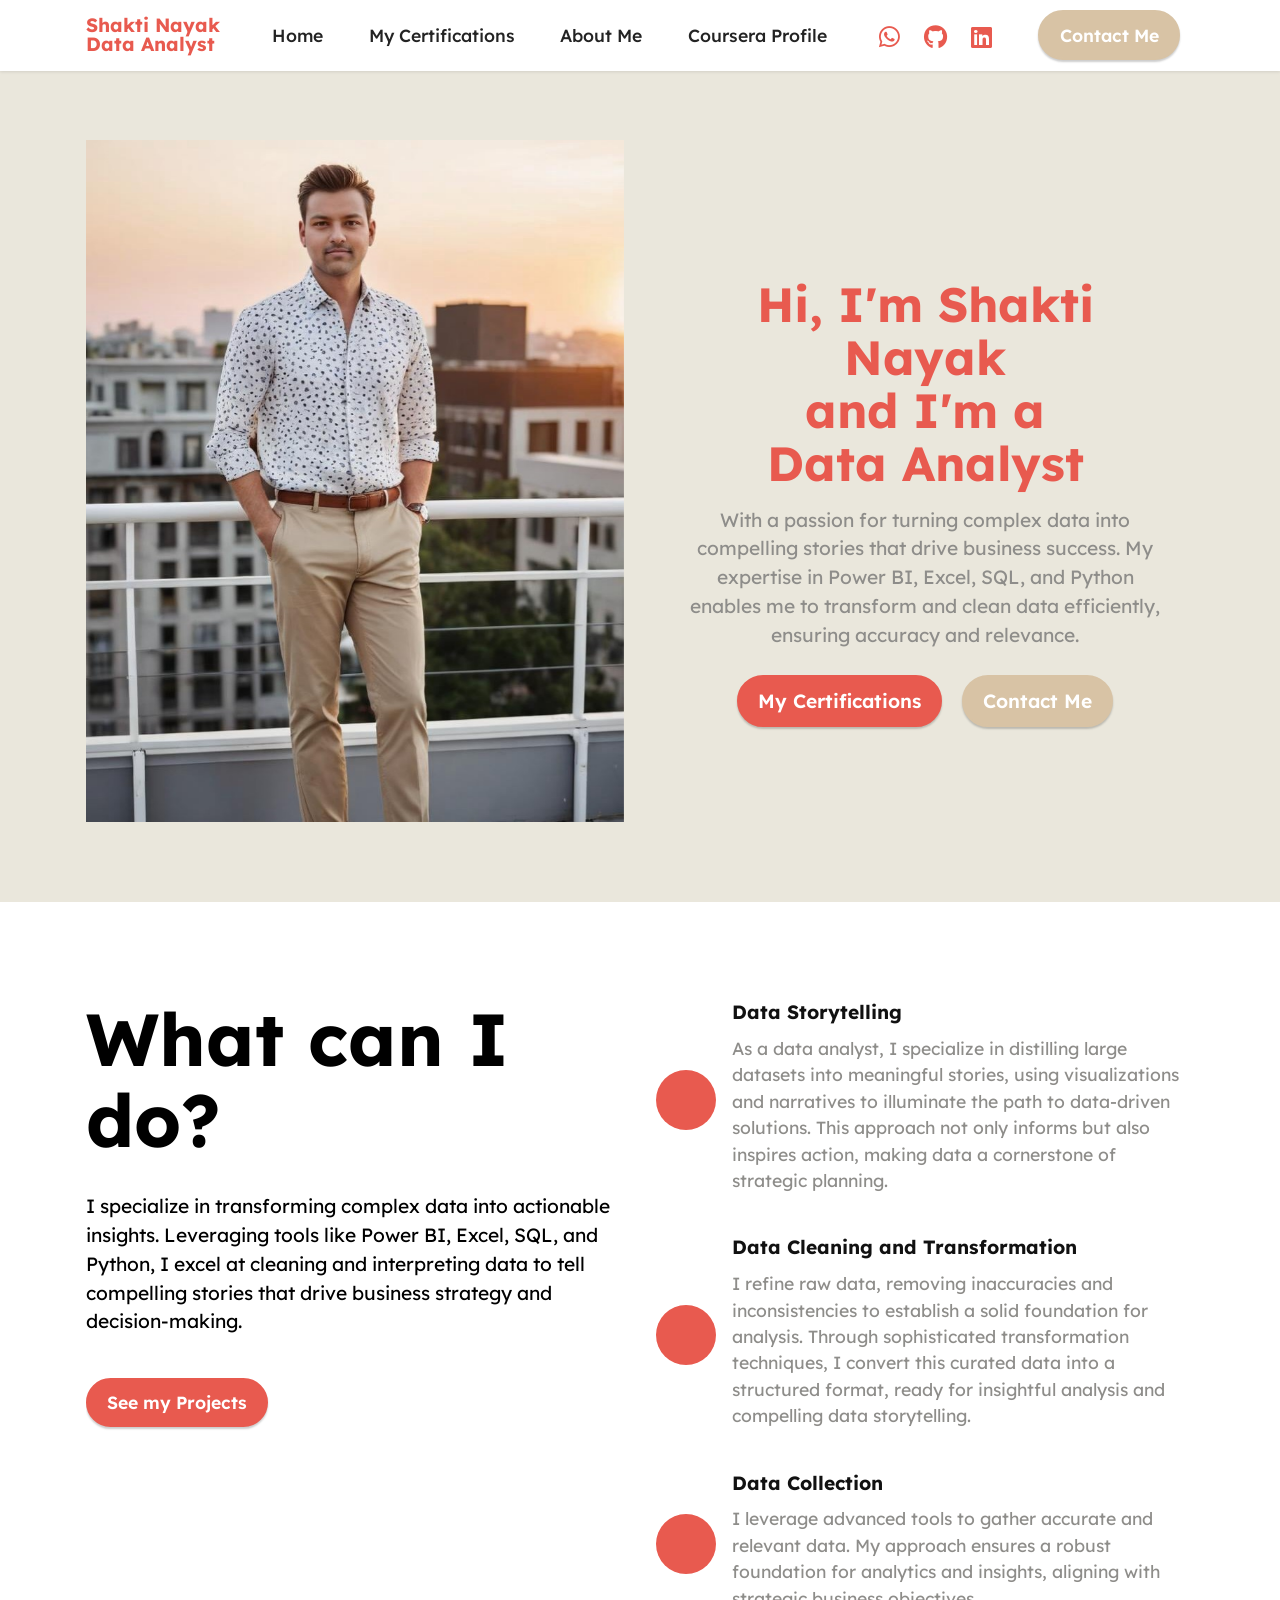
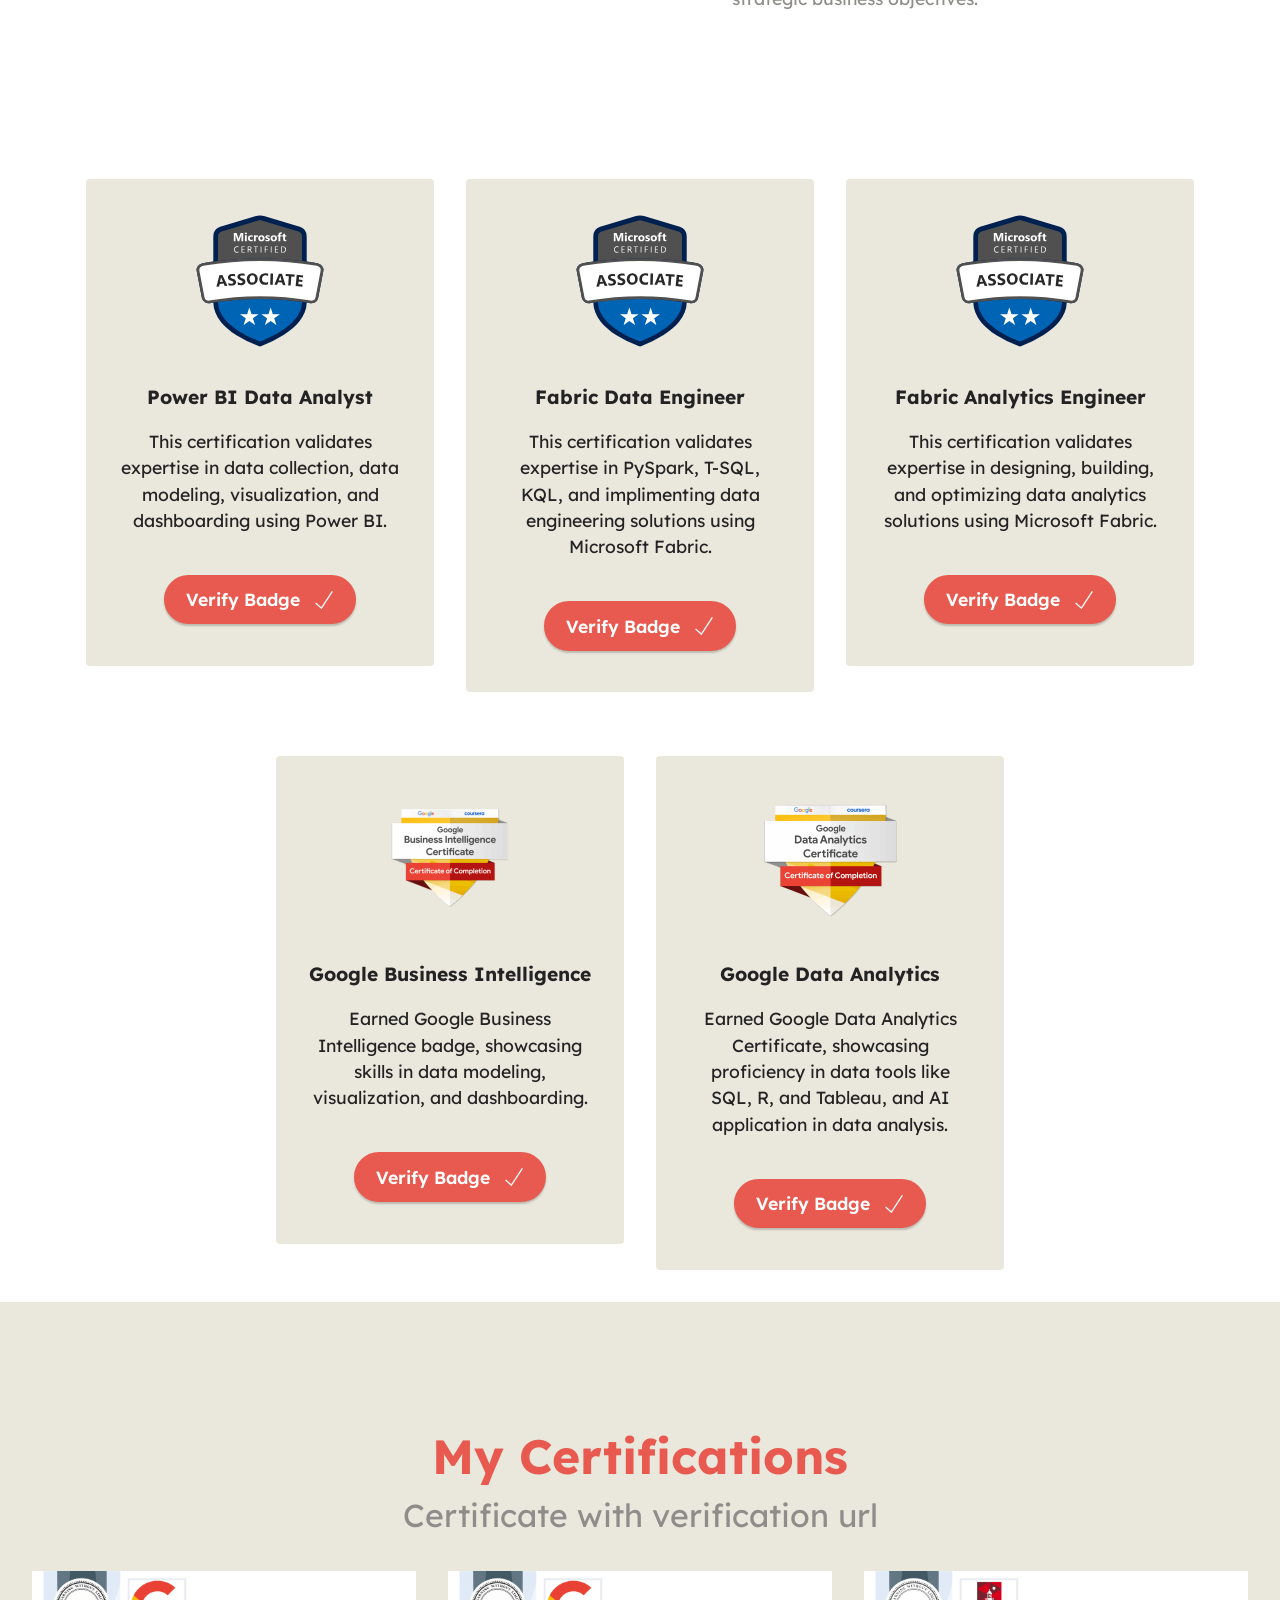
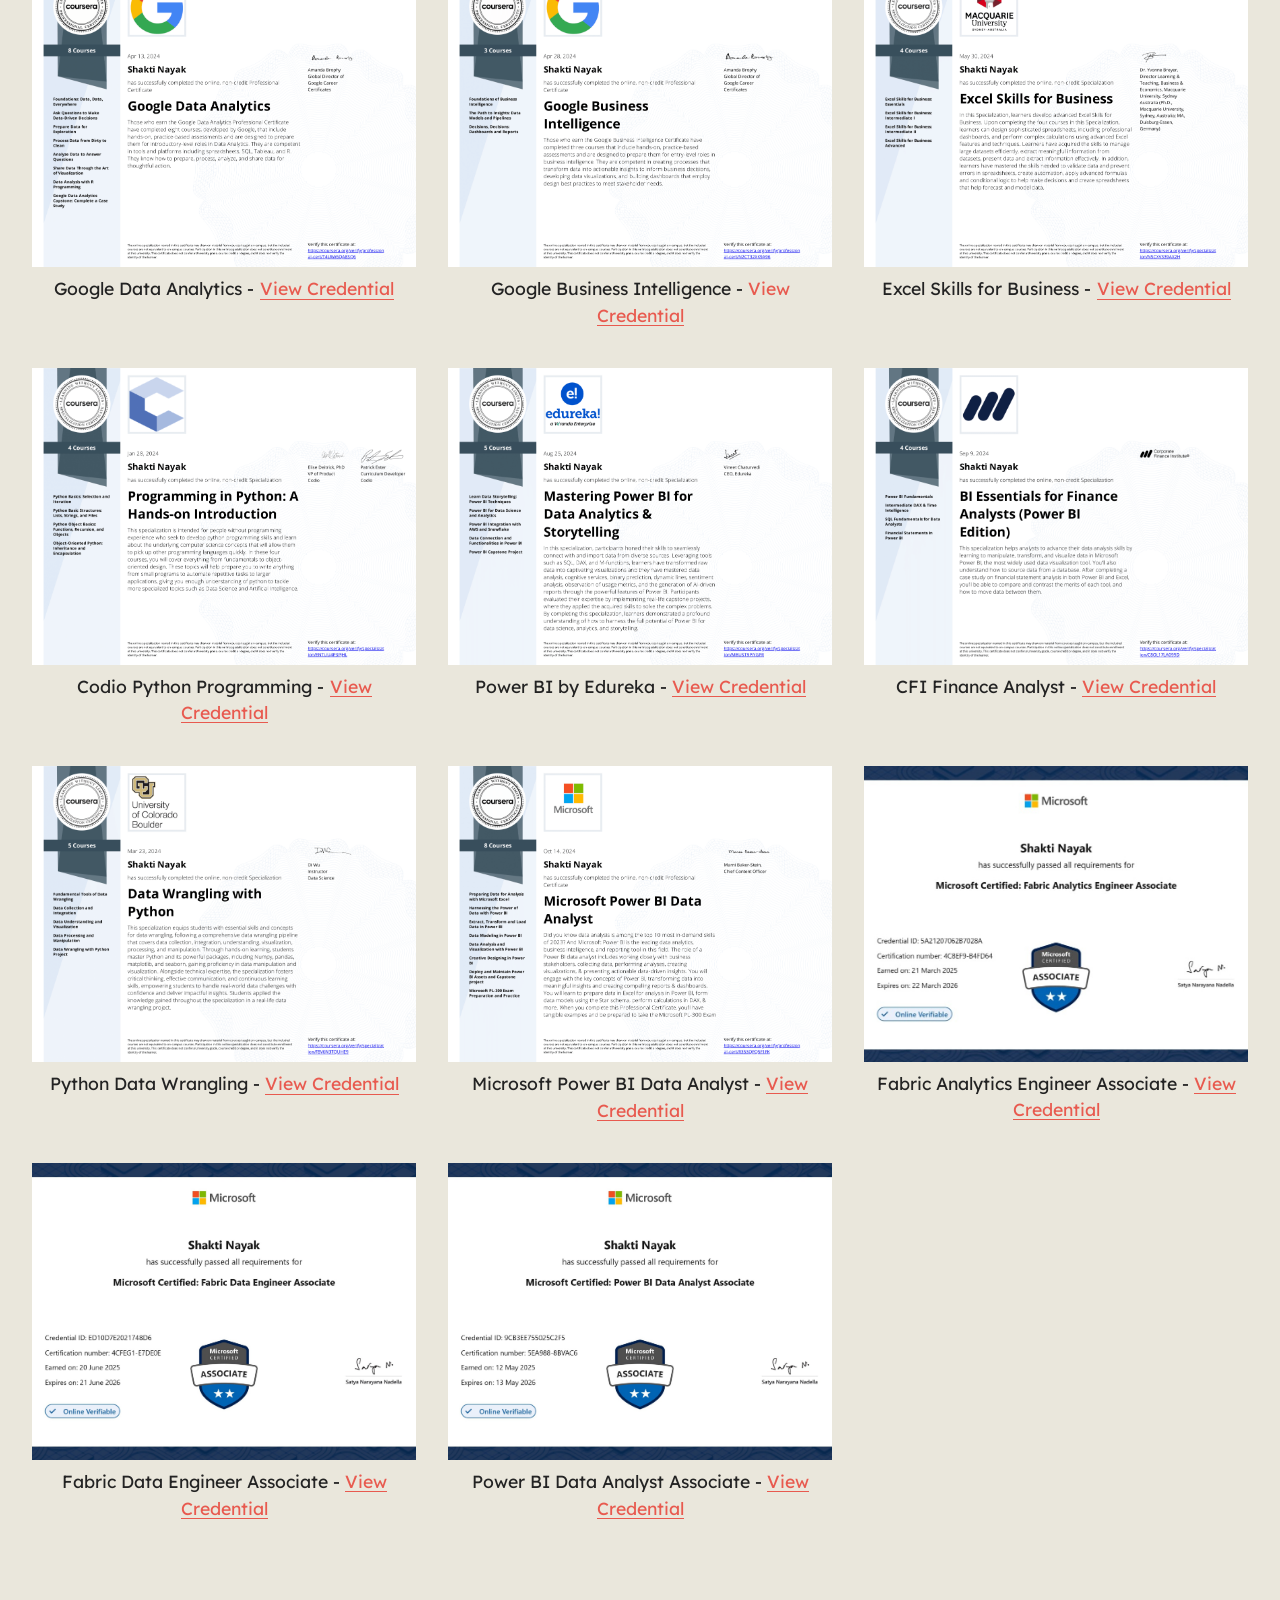
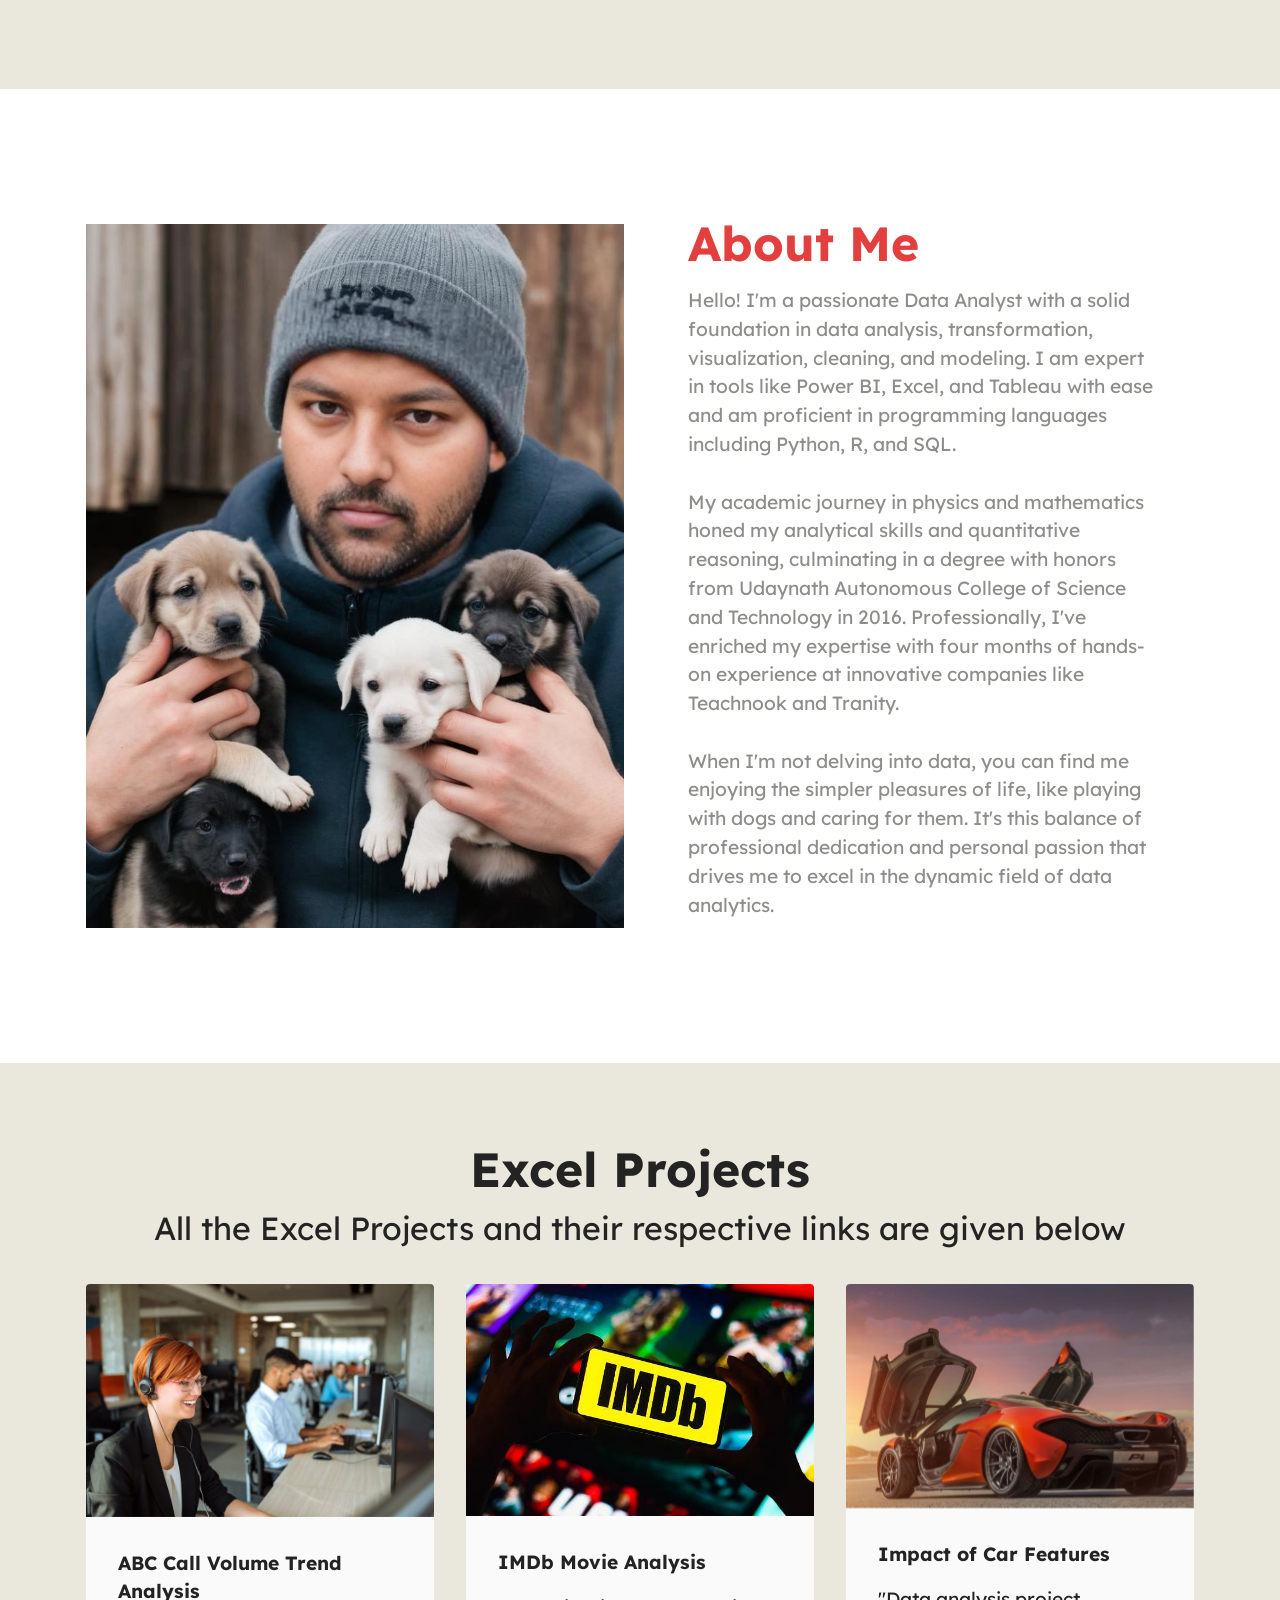
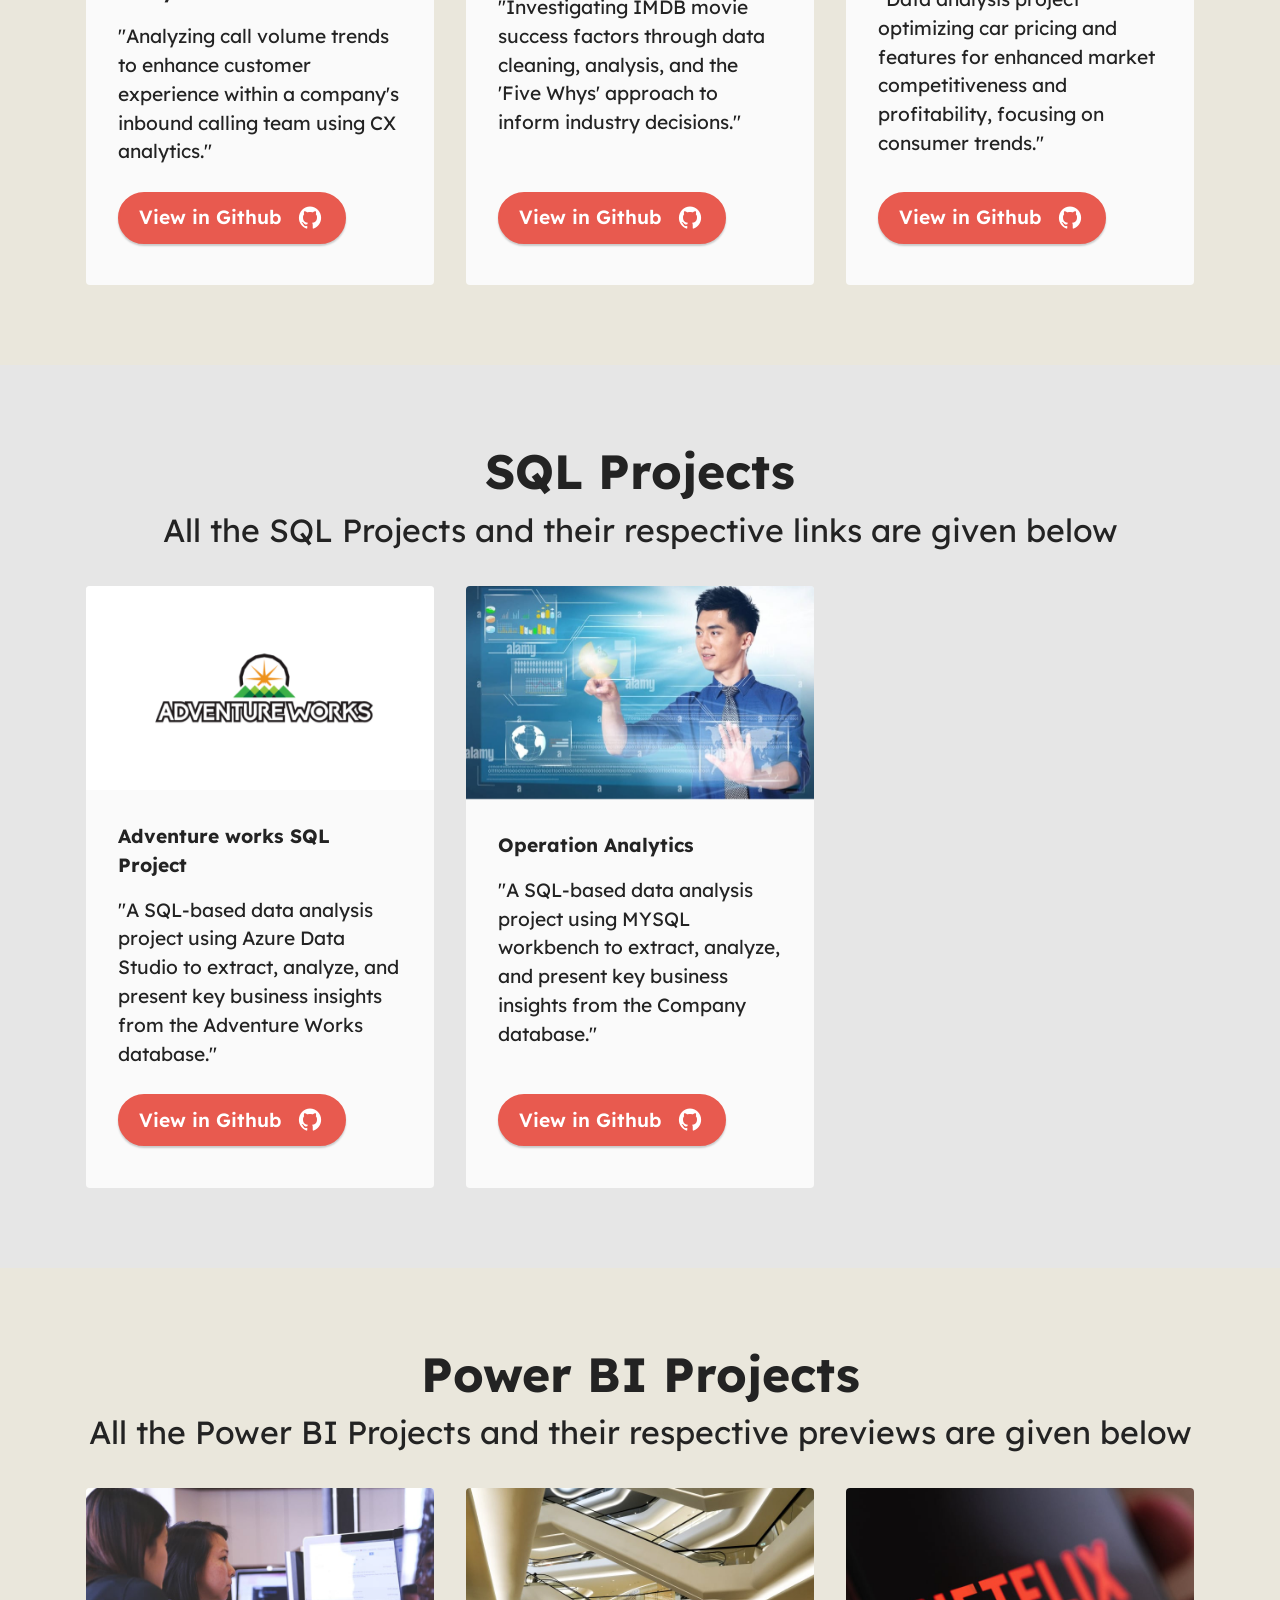
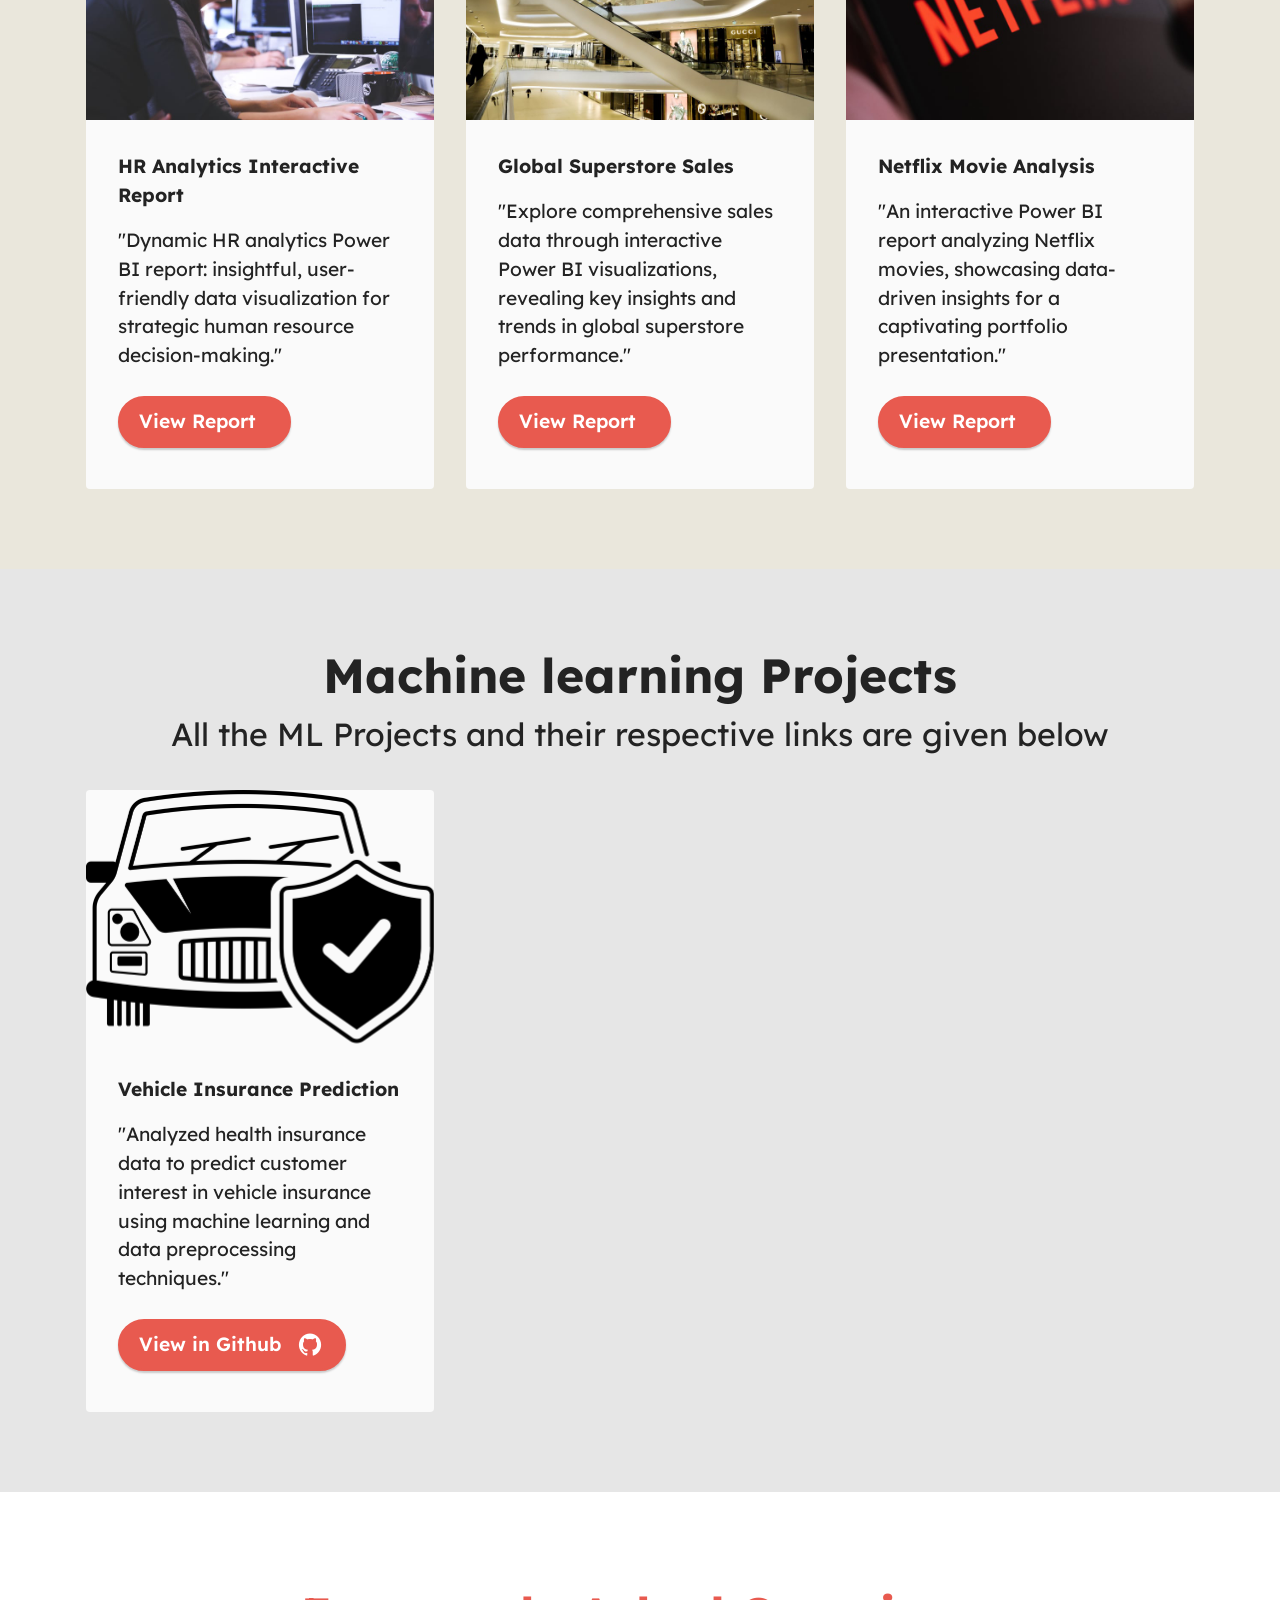
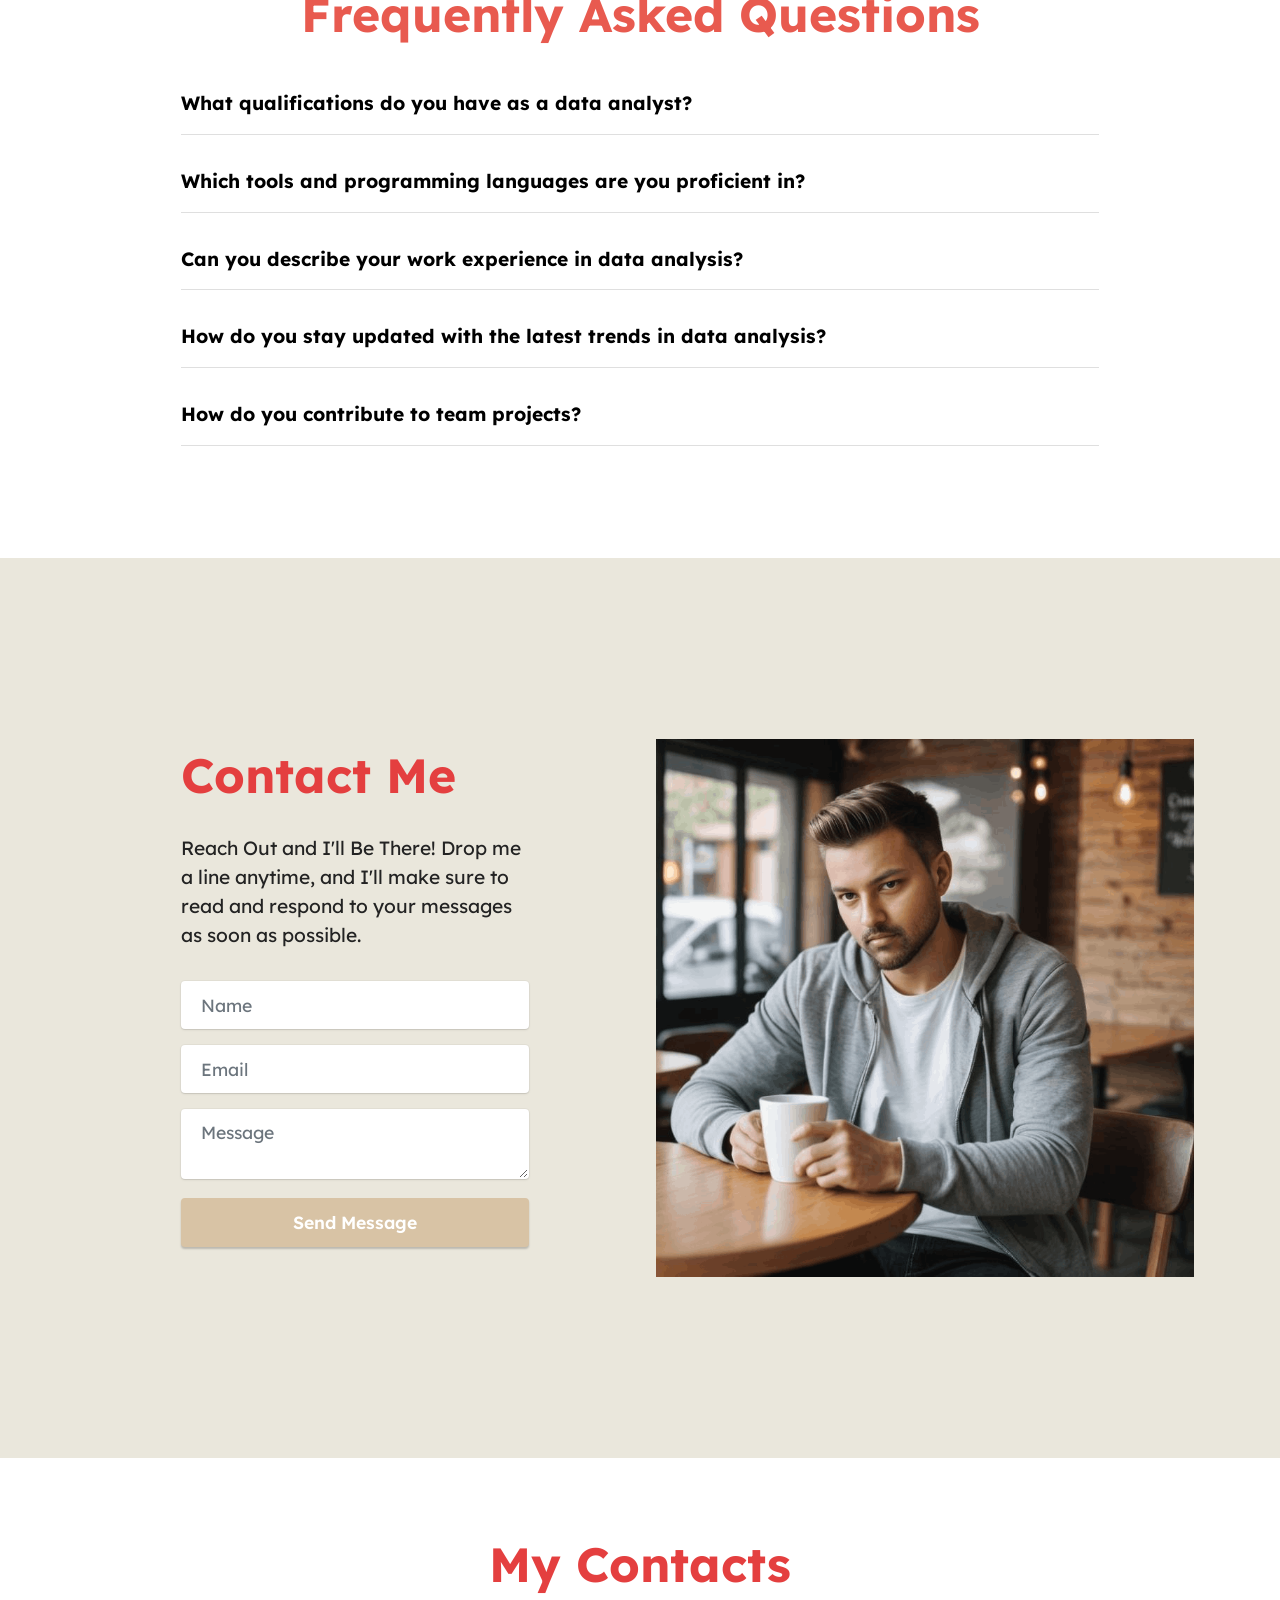
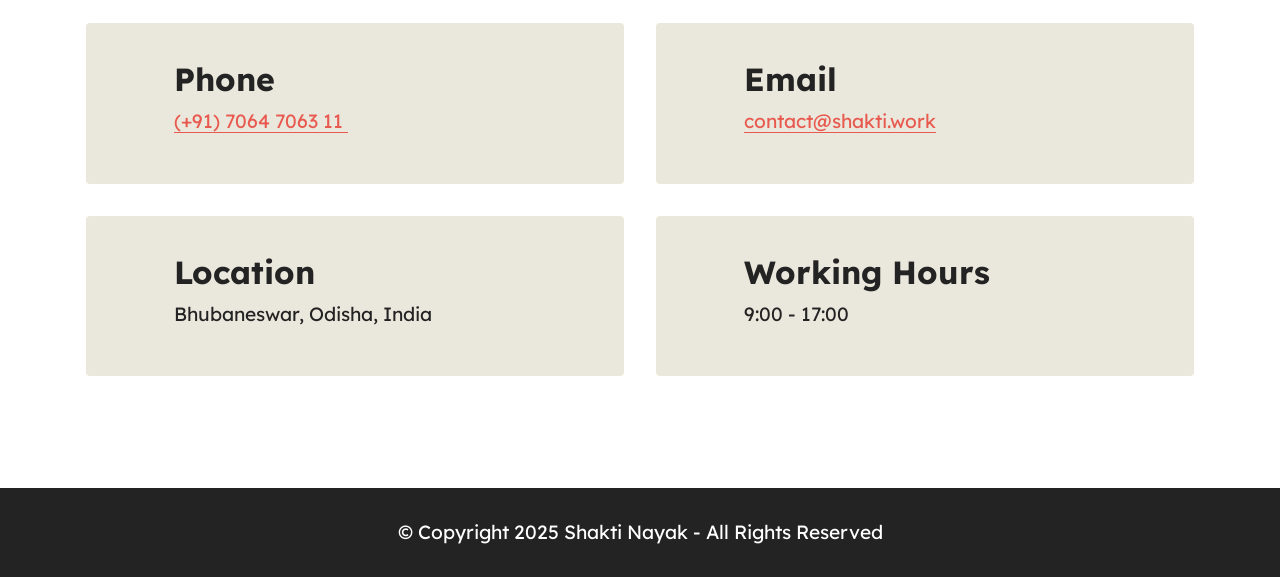
==== index.html @ 80de7f89 "first commit" ====
<!DOCTYPE html>
<html  lang="en">
<head>
  
  <meta charset="UTF-8">
  <meta http-equiv="X-UA-Compatible" content="IE=edge">
  
  <meta name="twitter:card" content="summary_large_image"/>
  <meta name="twitter:image:src" content="assets/images/index-meta.png">
  <meta property="og:image" content="assets/images/index-meta.png">
  <meta name="twitter:title" content="Portfolio of Shakti Nayak">
  <meta name="viewport" content="width=device-width, initial-scale=1, minimum-scale=1">
  <link rel="shortcut icon" href="assets/images/user-1.svg" type="image/x-icon">
  <meta name="description" content="See Shakti's Portfolio website - The page contains certifications and portfolio projects of Shakti Nayak">
  
  
  <title>Portfolio of Shakti Nayak</title>
  <link rel="stylesheet" href="assets/font-awesome-brands/../css/fontawesome.min.css">
  <link rel="stylesheet" href="assets/font-awesome-brands/css/brands.min.css">
  <link rel="stylesheet" href="assets/dev-icons/css/devicon.min.css">
  <link rel="stylesheet" href="assets/themify/css/themify-icons.css">
  <link rel="stylesheet" href="assets/web/assets/mobirise-icons2/mobirise2.css">
  <link rel="stylesheet" href="assets/web/assets/mobirise-icons/mobirise-icons.css">
  <link rel="stylesheet" href="assets/bootstrap/css/bootstrap.min.css">
  <link rel="stylesheet" href="assets/bootstrap/css/bootstrap-grid.min.css">
  <link rel="stylesheet" href="assets/bootstrap/css/bootstrap-reboot.min.css">
  <link rel="stylesheet" href="assets/animatecss/animate.css">
  <link rel="stylesheet" href="assets/dropdown/css/style.css">
  <link rel="stylesheet" href="assets/socicon/css/styles.css">
  <link rel="stylesheet" href="assets/theme/css/style.css">
  <link rel="preload" href="https://fonts.googleapis.com/css?family=Lexend:100,200,300,400,500,600,700,800,900&display=swap" as="style" onload="this.onload=null;this.rel='stylesheet'">
  <noscript><link rel="stylesheet" href="https://fonts.googleapis.com/css?family=Lexend:100,200,300,400,500,600,700,800,900&display=swap"></noscript>
  <link rel="preload" as="style" href="assets/mobirise/css/mbr-additional.css?v=lOLy0E"><link rel="stylesheet" href="assets/mobirise/css/mbr-additional.css?v=lOLy0E" type="text/css">

  
  <!-- Google tag (gtag.js) -->
<script async src="https://www.googletagmanager.com/gtag/js?id=G-HHXX2L0RH2"></script>
<script>
  window.dataLayer = window.dataLayer || [];
  function gtag(){dataLayer.push(arguments);}
  gtag('js', new Date());

  gtag('config', 'G-HHXX2L0RH2');
</script>




<style>
@media (min-width: 576px) {
    .modal-lg, .modal-xl {
        max-width: 90% !important;
        max-height: 900px !important;
    }
}


@media (min-width: 1200px) {
    .modal-lg, .modal-xl {
        max-width: 80% !important;
        max-height: 900px !important;
    }
}

</style>
  
</head>
<body>
  
  <section data-bs-version="5.1" class="menu menu2 cid-sFF0ciwnEL" once="menu" id="menu2-0">
    
    <nav class="navbar navbar-dropdown navbar-fixed-top navbar-expand-lg">
        <div class="container">
            <div class="navbar-brand">
                
                <span class="navbar-caption-wrap"><a class="navbar-caption text-primary display-7">Shakti Nayak<br>Data Analyst</a></span>
            </div>
            <button class="navbar-toggler" type="button" data-toggle="collapse" data-bs-toggle="collapse" data-target="#navbarSupportedContent" data-bs-target="#navbarSupportedContent" aria-controls="navbarNavAltMarkup" aria-expanded="false" aria-label="Toggle navigation">
                <div class="hamburger">
                    <span></span>
                    <span></span>
                    <span></span>
                    <span></span>
                </div>
            </button>
            <div class="collapse navbar-collapse" id="navbarSupportedContent">
                <ul class="navbar-nav nav-dropdown" data-app-modern-menu="true"><li class="nav-item"><a class="nav-link link text-black text-primary display-4" href="index.html#top">Home</a></li>
                    <li class="nav-item"><a class="nav-link link text-black text-primary display-4" href="index.html#My-Certificates">My Certifications</a></li><li class="nav-item"><a class="nav-link link text-black text-primary display-4" href="index.html#About-Me">About Me</a></li>
                    <li class="nav-item"><a class="nav-link link text-black display-4" href="https://www.coursera.org/user/f70925defa4ccd55d386e468785f8f8d" target="_blank">Coursera Profile&nbsp;</a>
                    </li></ul>
                <div class="icons-menu">
                    <a class="iconfont-wrapper" href="https://wa.me/message/TV6ODCQZW4BBE1?src=qr" target="_blank">
                        <span class="p-2 mbr-iconfont fab fa-whatsapp" style="color: rgb(232, 90, 79); fill: rgb(232, 90, 79);"></span>
                    </a>
                    <a class="iconfont-wrapper" href="https://github.com/spnayak9" target="_blank">
                        <span class="p-2 mbr-iconfont fab fa-github" style="color: rgb(232, 90, 79); fill: rgb(232, 90, 79);"></span>
                    </a>
                    <a class="iconfont-wrapper" href="https://www.linkedin.com/in/nayakshakti/" target="_blank">
                        <span class="p-2 mbr-iconfont fab fa-linkedin" style="color: rgb(232, 90, 79); fill: rgb(232, 90, 79);"></span>
                    </a>
                    
                </div>
                <div class="navbar-buttons mbr-section-btn"><a class="btn btn-secondary display-4" href="index.html#Contact-Me">
                        Contact Me</a></div>
            </div>
        </div>
    </nav>
</section>

<section data-bs-version="5.1" class="header11 cid-sFF0SGinka" id="header11-1">

    

    

    <div class="container">
        <div class="row justify-content-center">
            <div class="col-12 col-md-6 image-wrapper">
                <img class="w-100" src="assets/images/img-20241002-193520-486-768x1152.jpeg" alt="Mobirise Website Builder">
            </div>
            <div class="col-12 col-md">
                <div class="text-wrapper text-center">
                    <h1 class="mbr-section-title mbr-fonts-style mb-3 display-2">
                        <strong>
</strong><div><strong><br></strong></div><div><strong>Hi, I'm Shakti Nayak</strong></div><div><strong>and I'm a </strong></div><div><strong>Data Analyst</strong></div></h1>
                    <p class="mbr-text mbr-fonts-style display-7">With a passion for turning complex data into compelling stories that drive business success. My expertise in Power BI, Excel, SQL, and Python enables me to transform and clean data efficiently, ensuring accuracy and relevance.</p>
                    <div class="mbr-section-btn mt-3"><a class="btn btn-primary display-7" href="index.html#My-Certificates">My Certifications</a> <a class="btn btn-secondary display-7" href="index.html#Contact-Me">Contact Me</a></div>
                </div>
            </div>
        </div>
    </div>
</section>

<section data-bs-version="5.1" class="features12 cid-sFF3eJNZDT" id="features13-2">

    
    
    <div class="container">
        <div class="row justify-content-center">
            <div class="col-12 col-lg-6">
                <div class="card-wrapper">
                    <div class="card-box align-left">
                        <h4 class="card-title mbr-fonts-style mb-4 display-1"><strong>What can I do?</strong></h4>
                        <p class="mbr-text mbr-fonts-style mb-4 display-7">
                             I specialize in transforming complex data into actionable insights. Leveraging tools like Power BI, Excel, SQL, and Python, I excel at cleaning and interpreting data to tell compelling stories that drive business strategy and decision-making.</p>
                        <div class="mbr-section-btn"><a class="btn btn-primary display-4" href="index.html#Projects">See my Projects</a></div>
                    </div>
                </div>
            </div>
            <div class="col-12 col-lg-6">
                <div class="item mbr-flex">
                    <div class="icon-box">
                        <span class="mbr-iconfont mobi-mbri-image-slider mobi-mbri"></span>
                    </div>
                    <div class="text-box">
                        <h4 class="icon-title mbr-black mbr-fonts-style display-7"><strong>Data Storytelling</strong></h4>
                        <h5 class="icon-text mbr-black mbr-fonts-style display-4">As a data analyst, I specialize in distilling large datasets into meaningful stories, using visualizations and narratives to illuminate the path to data-driven solutions. This approach not only informs but also inspires action, making data a cornerstone of strategic planning.</h5>
                    </div>
                </div>
                <div class="item mbr-flex">
                    <div class="icon-box">
                        <span class="mbr-iconfont mobi-mbri-delivery mobi-mbri"></span>
                    </div>
                    <div class="text-box">
                        <h4 class="icon-title mbr-black mbr-fonts-style display-7"><strong>Data Cleaning and Transformation</strong></h4>
                        <h5 class="icon-text mbr-black mbr-fonts-style display-4">I refine raw data, removing inaccuracies and inconsistencies to establish a solid foundation for analysis. Through sophisticated transformation techniques, I convert this curated data into a structured format, ready for insightful analysis and compelling data storytelling.</h5>
                    </div>
                </div>
                <div class="item mbr-flex">
                    <div class="icon-box">
                        <span class="mbr-iconfont mobi-mbri-database mobi-mbri"></span>
                    </div>
                    <div class="text-box">
                        <h4 class="icon-title mbr-black mbr-fonts-style display-7"><strong>Data Collection</strong></h4>
                        <h5 class="icon-text mbr-black mbr-fonts-style display-4">I leverage advanced tools to gather accurate and relevant data. My approach ensures a robust foundation for analytics and insights, aligning with strategic business objectives.</h5>
                    </div>
                </div>
            </div>
        </div>
    </div>
</section>

<section data-bs-version="5.1" class="clients2 cid-sFF3mUy3tz" id="My-Badges">

    

    
    <div class="container">
        <div class="row justify-content-center">
            <div class="card col-12 col-md-6 col-lg-4">
                <div class="card-wrapper">
                    <div class="img-wrapper">
                        <img src="assets/images/microsoft-certified-associate-badge.svg" alt="Microsoft Certified Fabric Analytics Engineer Associate">
                    </div>
                    <div class="card-box align-center">
                        
                        <h5 class="card-title mbr-fonts-style mb-3 display-7"><strong>Power BI Data Analyst</strong></h5>
                        <p class="mbr-text mbr-fonts-style mb-4 display-4">This certification validates expertise in data collection, data modeling, visualization, and dashboarding using Power BI.</p>
                        <div class="mbr-section-btn mt-3"><a class="btn btn-primary display-4" href="https://learn.microsoft.com/api/credentials/share/en-in/ShaktiNayak/9CB3EE755025C2F5?sharingId=B8CA2D4A79406322" target="_blank"><span class="ti-check mbr-iconfont mbr-iconfont-btn"></span>Verify Badge&nbsp;</a></div>
                    </div>
                </div>
            </div>
            <div class="card col-12 col-md-6 col-lg-4">
                <div class="card-wrapper">
                    <div class="img-wrapper">
                        <img src="assets/images/microsoft-certified-associate-badge.svg" alt="Google data analytics Badge">
                    </div>
                    <div class="card-box align-center">
                        
                        <h5 class="card-title mbr-fonts-style mb-3 display-7"><strong>Fabric Data Engineer</strong></h5>
                        <p class="mbr-text mbr-fonts-style mb-4 display-4">
                            This certification validates expertise in PySpark, T-SQL, KQL, and implimenting data engineering solutions using Microsoft Fabric. </p>
                        <div class="mbr-section-btn mt-3"><a class="btn btn-primary display-4" href="https://learn.microsoft.com/api/credentials/share/en-in/ShaktiNayak/ED10D7E2021748D6?sharingId=B8CA2D4A79406322" target="_blank"><span class="ti-check mbr-iconfont mbr-iconfont-btn"></span>Verify Badge&nbsp;</a></div>
                    </div>
                </div>
            </div>
            <div class="card col-12 col-md-6 col-lg-4">
                <div class="card-wrapper">
                    <div class="img-wrapper">
                        <img src="assets/images/microsoft-certified-associate-badge.svg" alt="Google Business Intelligence">
                    </div>
                    <div class="card-box align-center">
                        
                        <h5 class="card-title mbr-fonts-style mb-3 display-7"><strong>Fabric Analytics Engineer</strong></h5>
                        <p class="mbr-text mbr-fonts-style mb-4 display-4">
                            This certification validates expertise in designing, building, and optimizing data analytics solutions using Microsoft Fabric. </p>
                        <div class="mbr-section-btn mt-3"><a class="btn btn-primary display-4" href="https://learn.microsoft.com/api/credentials/share/en-in/ShaktiNayak/5A21207062B7028A?sharingId=B8CA2D4A79406322" target="_blank"><span class="ti-check mbr-iconfont mbr-iconfont-btn"></span>Verify Badge&nbsp;</a></div>
                    </div>
                </div>
            </div>
            
        </div>
    </div>
</section>

<section data-bs-version="5.1" class="clients2 cid-uOXByl0TYw" id="clients2-9">

    

    
    <div class="container">
        <div class="row justify-content-center">
            <div class="card col-12 col-md-6 col-lg-4">
                <div class="card-wrapper">
                    <div class="img-wrapper">
                        <img src="assets/images/image-280x280.png" alt="Microsoft Certified Fabric Analytics Engineer Associate">
                    </div>
                    <div class="card-box align-center">
                        
                        <h5 class="card-title mbr-fonts-style mb-3 display-7"><strong>Google Business Intelligence</strong></h5>
                        <p class="mbr-text mbr-fonts-style mb-4 display-4">Earned Google Business Intelligence badge, showcasing skills in data modeling, visualization, and dashboarding.</p>
                        <div class="mbr-section-btn mt-3"><a class="btn btn-primary display-4" href="https://www.credly.com/badges/6ad1c5a6-bc49-49c3-8fe9-1cdee944365a/public_url" target="_blank"><span class="ti-check mbr-iconfont mbr-iconfont-btn"></span>Verify Badge&nbsp;</a></div>
                    </div>
                </div>
            </div>
            <div class="card col-12 col-md-6 col-lg-4">
                <div class="card-wrapper">
                    <div class="img-wrapper">
                        <img src="assets/images/google-data-analytics-professional-certificate.2-280x280.png" alt="Google data analytics Badge">
                    </div>
                    <div class="card-box align-center">
                        
                        <h5 class="card-title mbr-fonts-style mb-3 display-7"><strong>Google Data Analytics</strong></h5>
                        <p class="mbr-text mbr-fonts-style mb-4 display-4">
                            Earned Google Data Analytics Certificate, showcasing proficiency in data tools like SQL, R, and Tableau, and AI application in data analysis. </p>
                        <div class="mbr-section-btn mt-3"><a class="btn btn-primary display-4" href="https://www.credly.com/badges/58ad7fe1-4e24-44f4-ac57-1cd1a878e2af/public_url" target="_blank"><span class="ti-check mbr-iconfont mbr-iconfont-btn"></span>Verify Badge&nbsp;</a></div>
                    </div>
                </div>
            </div>
            
            
        </div>
    </div>
</section>

<section data-bs-version="5.1" class="gallery5 mbr-gallery cid-sFF3kfZheU" id="My-Certificates">
    

    

    <div class="container-fluid">
        <div class="mbr-section-head">
            <h3 class="mbr-section-title mbr-fonts-style align-center m-0 display-2"><strong>My Certifications</strong></h3>
            <h4 class="mbr-section-subtitle mbr-fonts-style align-center mb-0 mt-2 display-5">Certificate with verification url</h4>
        </div>
        <div class="row mbr-gallery mt-4">
            <div class="col-12 col-md-6 col-lg-4 item gallery-image">
                <div class="item-wrapper" data-toggle="modal" data-bs-toggle="modal" data-target="#uOXEIsLEKb-modal" data-bs-target="#uOXEIsLEKb-modal">
                    <img class="w-100" src="assets/images/google-data-analytics-1-1139x880.png" alt="Google Data Analytics" data-slide-to="0" data-bs-slide-to="0" data-target="#lb-uOXEIsLEKb" data-bs-target="#lb-uOXEIsLEKb">
                    <div class="icon-wrapper">
                        <span class="mobi-mbri mobi-mbri-search mbr-iconfont mbr-iconfont-btn"></span>
                    </div>
                </div>
                <!--


                <div mbr-buttons mbr-theme-style="display-7" class="mbr-section-btn mt-3" mbr-if="showButtons" data-toolbar="-mbrBtnMove"><a class="btn btn-primary" href="index.html#gallery5-3" data-app-placeholder="Type Text">My Jobs</a> <a class="btn btn-secondary" href="index.html#form4-6" data-app-placeholder="Type Text">Contacts</a></div>
                -->





                <h6 class="mbr-item-subtitle mbr-fonts-style align-center mb-2 mt-2 display-4">Google Data Analytics -<strong> <a href="https://coursera.org/verify/professional-cert/T4LRW6QA8SQ6" class="text-primary" target="_blank" style="">View Credential</a></strong><br></h6>
            </div>
            <div class="col-12 col-md-6 col-lg-4 item gallery-image">
                <div class="item-wrapper" data-toggle="modal" data-bs-toggle="modal" data-target="#uOXEIsLEKb-modal" data-bs-target="#uOXEIsLEKb-modal">
                    <img class="w-100" src="assets/images/google-bi-1-1139x880.png" alt="Google Business Intelligence" data-slide-to="1" data-bs-slide-to="1" data-target="#lb-uOXEIsLEKb" data-bs-target="#lb-uOXEIsLEKb">
                    <div class="icon-wrapper">
                        <span class="mobi-mbri mobi-mbri-search mbr-iconfont mbr-iconfont-btn"></span>
                    </div>
                </div>
                <h6 class="mbr-item-subtitle mbr-fonts-style align-center mb-2 mt-2 display-4">Google Business Intelligence - <a href="https://coursera.org/verify/professional-cert/N2CT32XK9A96" class="text-primary" target="_blank" style="font-weight: normal;">View Credential</a></h6>
            </div>
            <div class="col-12 col-md-6 col-lg-4 item gallery-image">
                <div class="item-wrapper" data-toggle="modal" data-bs-toggle="modal" data-target="#uOXEIsLEKb-modal" data-bs-target="#uOXEIsLEKb-modal">
                    <img class="w-100" src="assets/images/excel-macquarie-1-1139x880.png" alt="Excel Skills for Business" data-slide-to="2" data-bs-slide-to="2" data-target="#lb-uOXEIsLEKb" data-bs-target="#lb-uOXEIsLEKb">
                    <div class="icon-wrapper">
                        <span class="mobi-mbri mobi-mbri-search mbr-iconfont mbr-iconfont-btn"></span>
                    </div>
                </div>
                <h6 class="mbr-item-subtitle mbr-fonts-style align-center mb-2 mt-2 display-4">Excel Skills for Business -<strong> <a href="https://coursera.org/verify/specialization/N5CXV339AX2H" class="text-primary" target="_blank">View Credential</a></strong></h6>
            </div>
            <div class="col-12 col-md-6 col-lg-4 item gallery-image">
                <div class="item-wrapper" data-toggle="modal" data-bs-toggle="modal" data-target="#uOXEIsLEKb-modal" data-bs-target="#uOXEIsLEKb-modal">
                    <img class="w-100" src="assets/images/python-programming-codio-1-1139x880.png" alt="Codio Python Programming" data-slide-to="3" data-bs-slide-to="3" data-target="#lb-uOXEIsLEKb" data-bs-target="#lb-uOXEIsLEKb">
                    <div class="icon-wrapper">
                        <span class="mobi-mbri mobi-mbri-search mbr-iconfont mbr-iconfont-btn"></span>
                    </div>
                </div>
                <h6 class="mbr-item-subtitle mbr-fonts-style align-center mb-2 mt-2 display-4">Codio Python Programming -<strong> <a href="https://coursera.org/verify/specialization/ENTUU4P3PJHL" class="text-primary" target="_blank">View Credential</a></strong></h6>
            </div><div class="col-12 col-md-6 col-lg-4 item gallery-image">
                <div class="item-wrapper" data-toggle="modal" data-bs-toggle="modal" data-target="#uOXEIsLEKb-modal" data-bs-target="#uOXEIsLEKb-modal">
                    <img class="w-100" src="assets/images/power-bi-edureka-1-1139x880.png" alt="Power BI by Edureka" data-slide-to="4" data-bs-slide-to="4" data-target="#lb-uOXEIsLEKb" data-bs-target="#lb-uOXEIsLEKb">
                    <div class="icon-wrapper">
                        <span class="mobi-mbri mobi-mbri-search mbr-iconfont mbr-iconfont-btn"></span>
                    </div>
                </div>
                <h6 class="mbr-item-subtitle mbr-fonts-style align-center mb-2 mt-2 display-4">Power BI by Edureka - <a href="https://coursera.org/verify/specialization/MBUST9PIYGPR" class="text-primary" target="_blank">View Credential</a></h6>
            </div><div class="col-12 col-md-6 col-lg-4 item gallery-image">
                <div class="item-wrapper" data-toggle="modal" data-bs-toggle="modal" data-target="#uOXEIsLEKb-modal" data-bs-target="#uOXEIsLEKb-modal">
                    <img class="w-100" src="assets/images/finance-analyst-cfi-1-2200x1700.png" alt="CFI Finance Analyst" data-slide-to="5" data-bs-slide-to="5" data-target="#lb-uOXEIsLEKb" data-bs-target="#lb-uOXEIsLEKb">
                    <div class="icon-wrapper">
                        <span class="mobi-mbri mobi-mbri-search mbr-iconfont mbr-iconfont-btn"></span>
                    </div>
                </div>
                <h6 class="mbr-item-subtitle mbr-fonts-style align-center mb-2 mt-2 display-4">CFI Finance Analyst - <a href="https://coursera.org/verify/specialization/C8OL17LA099D" class="text-primary" target="_blank">View Credential</a></h6>
            </div><div class="col-12 col-md-6 col-lg-4 item gallery-image">
                <div class="item-wrapper" data-toggle="modal" data-bs-toggle="modal" data-target="#uOXEIsLEKb-modal" data-bs-target="#uOXEIsLEKb-modal">
                    <img class="w-100" src="assets/images/data-wrangling-with-python-1-2200x1700.png" alt="Python Data Wrangling" data-slide-to="6" data-bs-slide-to="6" data-target="#lb-uOXEIsLEKb" data-bs-target="#lb-uOXEIsLEKb">
                    <div class="icon-wrapper">
                        <span class="mobi-mbri mobi-mbri-search mbr-iconfont mbr-iconfont-btn"></span>
                    </div>
                </div>
                <h6 class="mbr-item-subtitle mbr-fonts-style align-center mb-2 mt-2 display-4">Python Data Wrangling - <a href="https://coursera.org/verify/specialization/F8V6N3TQUHE9" class="text-primary" target="_blank">View Credential</a></h6>
            </div><div class="col-12 col-md-6 col-lg-4 item gallery-image">
                <div class="item-wrapper" data-toggle="modal" data-bs-toggle="modal" data-target="#uOXEIsLEKb-modal" data-bs-target="#uOXEIsLEKb-modal">
                    <img class="w-100" src="assets/images/microsoft-power-bi-data-analyst-1-1139x880.png" alt="Microsoft Power BI Data Analyst" data-slide-to="7" data-bs-slide-to="7" data-target="#lb-uOXEIsLEKb" data-bs-target="#lb-uOXEIsLEKb">
                    <div class="icon-wrapper">
                        <span class="mobi-mbri mobi-mbri-search mbr-iconfont mbr-iconfont-btn"></span>
                    </div>
                </div>
                <h6 class="mbr-item-subtitle mbr-fonts-style align-center mb-2 mt-2 display-4">Microsoft Power BI Data Analyst - <a href="https://coursera.org/verify/professional-cert/R353QPQ5F1FK" class="text-primary" target="_blank">View Credential</a></h6>
            </div><div class="col-12 col-md-6 col-lg-4 item gallery-image">
                <div class="item-wrapper" data-toggle="modal" data-bs-toggle="modal" data-target="#uOXEIsLEKb-modal" data-bs-target="#uOXEIsLEKb-modal">
                    <img class="w-100" src="assets/images/fabric-analytics-engineer-pages-to-jpg-0001.jpg-4-1139x804.jpeg" alt="Microsoft Certified Fabric Analytics Engineer Associate" data-slide-to="8" data-bs-slide-to="8" data-target="#lb-uOXEIsLEKb" data-bs-target="#lb-uOXEIsLEKb">
                    <div class="icon-wrapper">
                        <span class="mobi-mbri mobi-mbri-search mbr-iconfont mbr-iconfont-btn"></span>
                    </div>
                </div>
                <h6 class="mbr-item-subtitle mbr-fonts-style align-center mb-2 mt-2 display-4">Fabric Analytics Engineer Associate - <a href="https://learn.microsoft.com/en-us/users/shaktinayak/credentials/5a21207062b7028a" class="text-primary" target="_blank">View Credential</a></h6>
            </div><div class="col-12 col-md-6 col-lg-4 item gallery-image">
                <div class="item-wrapper" data-toggle="modal" data-bs-toggle="modal" data-target="#uOXEIsLEKb-modal" data-bs-target="#uOXEIsLEKb-modal">
                    <img class="w-100" src="assets/images/fabric-data-engineer-page-0001.jpg-1-2479x1750.jpeg" alt="Microsoft Certified Fabric Data Engineer Associate" data-slide-to="9" data-bs-slide-to="9" data-target="#lb-uOXEIsLEKb" data-bs-target="#lb-uOXEIsLEKb">
                    <div class="icon-wrapper">
                        <span class="mobi-mbri mobi-mbri-search mbr-iconfont mbr-iconfont-btn"></span>
                    </div>
                </div>
                <h6 class="mbr-item-subtitle mbr-fonts-style align-center mb-2 mt-2 display-4">Fabric Data Engineer Associate - <a href="https://learn.microsoft.com/api/credentials/share/en-in/ShaktiNayak/ED10D7E2021748D6?sharingId=B8CA2D4A79406322" class="text-primary" target="_blank">View Credential</a></h6>
            </div><div class="col-12 col-md-6 col-lg-4 item gallery-image">
                <div class="item-wrapper" data-toggle="modal" data-bs-toggle="modal" data-target="#uOXEIsLEKb-modal" data-bs-target="#uOXEIsLEKb-modal">
                    <img class="w-100" src="assets/images/power-bi-data-analyst-page-0001.jpg-2479x1750.jpeg" alt="Microsoft Certified Power BI Data Analyst Associate" data-slide-to="10" data-bs-slide-to="10" data-target="#lb-uOXEIsLEKb" data-bs-target="#lb-uOXEIsLEKb">
                    <div class="icon-wrapper">
                        <span class="mobi-mbri mobi-mbri-search mbr-iconfont mbr-iconfont-btn"></span>
                    </div>
                </div>
                <h6 class="mbr-item-subtitle mbr-fonts-style align-center mb-2 mt-2 display-4">Power BI Data Analyst Associate - <a href="https://learn.microsoft.com/api/credentials/share/en-in/ShaktiNayak/9CB3EE755025C2F5?sharingId=B8CA2D4A79406322" class="text-primary" target="_blank">View Credential</a></h6>
            </div>
        </div>

        <div class="modal mbr-slider" tabindex="-1" role="dialog" aria-hidden="true" id="uOXEIsLEKb-modal">
            <div class="modal-dialog" role="document">
                <div class="modal-content">
                    <div class="modal-body">
                        <div class="carousel slide carousel-fade" id="lb-uOXEIsLEKb" data-interval="5000" data-bs-interval="5000">
                            <div class="carousel-inner">
                                <div class="carousel-item active">
                                    <img class="d-block w-100" src="assets/images/google-data-analytics-1-1139x880.png" alt="Mobirise Website Builder">
                                </div>
                                <div class="carousel-item">
                                    <img class="d-block w-100" src="assets/images/google-bi-1-1139x880.png" alt="Mobirise Website Builder">
                                </div>
                                <div class="carousel-item">
                                    <img class="d-block w-100" src="assets/images/excel-macquarie-1-1139x880.png" alt="Mobirise Website Builder">
                                </div>
                                <div class="carousel-item">
                                    <img class="d-block w-100" src="assets/images/python-programming-codio-1-1139x880.png" alt="Mobirise Website Builder">
                                </div><div class="carousel-item">
                                    <img class="d-block w-100" src="assets/images/power-bi-edureka-1-1139x880.png" alt="Mobirise Website Builder">
                                </div><div class="carousel-item">
                                    <img class="d-block w-100" src="assets/images/finance-analyst-cfi-1-2200x1700.png" alt="Mobirise Website Builder">
                                </div><div class="carousel-item">
                                    <img class="d-block w-100" src="assets/images/data-wrangling-with-python-1-2200x1700.png" alt="Mobirise Website Builder">
                                </div><div class="carousel-item">
                                    <img class="d-block w-100" src="assets/images/microsoft-power-bi-data-analyst-1-1139x880.png" alt="Mobirise Website Builder">
                                </div><div class="carousel-item">
                                    <img class="d-block w-100" src="assets/images/fabric-analytics-engineer-pages-to-jpg-0001.jpg-4-1139x804.jpeg" alt="Mobirise Website Builder">
                                </div><div class="carousel-item">
                                    <img class="d-block w-100" src="assets/images/fabric-data-engineer-page-0001.jpg-1-2479x1750.jpeg" alt="Mobirise Website Builder">
                                </div><div class="carousel-item">
                                    <img class="d-block w-100" src="assets/images/power-bi-data-analyst-page-0001.jpg-2479x1750.jpeg" alt="Mobirise Website Builder">
                                </div>
                            </div>
                            <ol class="carousel-indicators">
                                <li data-slide-to="0" data-bs-slide-to="0" class="active" data-target="#lb-uOXEIsLEKb" data-bs-target="#lb-uOXEIsLEKb"></li>
                                <li data-slide-to="1" data-bs-slide-to="1" data-target="#lb-uOXEIsLEKb" data-bs-target="#lb-uOXEIsLEKb"></li>
                                <li data-slide-to="2" data-bs-slide-to="2" data-target="#lb-uOXEIsLEKb" data-bs-target="#lb-uOXEIsLEKb"></li>
                                <li data-slide-to="3" data-bs-slide-to="3" data-target="#lb-uOXEIsLEKb" data-bs-target="#lb-uOXEIsLEKb"></li><li data-slide-to="4" data-bs-slide-to="4" data-target="#lb-uOXEIsLEKb" data-bs-target="#lb-uOXEIsLEKb"></li><li data-slide-to="5" data-bs-slide-to="5" data-target="#lb-uOXEIsLEKb" data-bs-target="#lb-uOXEIsLEKb"></li><li data-slide-to="6" data-bs-slide-to="6" data-target="#lb-uOXEIsLEKb" data-bs-target="#lb-uOXEIsLEKb"></li><li data-slide-to="7" data-bs-slide-to="7" data-target="#lb-uOXEIsLEKb" data-bs-target="#lb-uOXEIsLEKb"></li><li data-slide-to="8" data-bs-slide-to="8" data-target="#lb-uOXEIsLEKb" data-bs-target="#lb-uOXEIsLEKb"></li><li data-slide-to="9" data-bs-slide-to="9" data-target="#lb-uOXEIsLEKb" data-bs-target="#lb-uOXEIsLEKb"></li><li data-slide-to="10" data-bs-slide-to="10" data-target="#lb-uOXEIsLEKb" data-bs-target="#lb-uOXEIsLEKb"></li>
                            </ol>
                            <a role="button" href="" class="close" data-dismiss="modal" data-bs-dismiss="modal" aria-label="Close">
                            </a>
                            <a class="carousel-control-prev carousel-control" role="button" data-slide="prev" data-bs-slide="prev" href="#lb-uOXEIsLEKb">
                                <span class="mobi-mbri mobi-mbri-arrow-prev" aria-hidden="true"></span>
                                <span class="sr-only visually-hidden">Previous</span>
                            </a>
                            <a class="carousel-control-next carousel-control" role="button" data-slide="next" data-bs-slide="next" href="#lb-uOXEIsLEKb">
                                <span class="mobi-mbri mobi-mbri-arrow-next" aria-hidden="true"></span>
                                <span class="sr-only visually-hidden">Next</span>
                            </a>
                        </div>
                    </div>
                </div>
            </div>
        </div>
    </div>
</section>

<section data-bs-version="5.1" class="image1 cid-sFF75ZhH2d" id="About-Me">
    

    

    <div class="container">
        <div class="row align-items-center">
            <div class="col-12 col-lg-6">
                <div class="image-wrapper">
                    <img src="assets/images/img-20241002-193553-80-768x1152.jpeg" alt="Mobirise Website Builder">
                    
                </div>
            </div>
            <div class="col-12 col-lg">
                <div class="text-wrapper">
                    <h3 class="mbr-section-title mbr-fonts-style mb-3 display-2">
                        <strong>About Me</strong></h3>
                    <p class="mbr-text mbr-fonts-style display-7">Hello! I'm a passionate Data Analyst with a solid foundation in data analysis, transformation, visualization, cleaning, and modeling. I am expert in tools like Power BI, Excel, and Tableau with ease and am proficient in programming languages including Python, R, and SQL. <br><br>My academic journey in physics and mathematics honed my analytical skills and quantitative reasoning, culminating in a degree with honors from Udaynath Autonomous College of Science and Technology in 2016. Professionally, I've enriched my expertise with four months of hands-on experience at innovative companies like Teachnook and Tranity. <br><br>When I'm not delving into data, you can find me enjoying the simpler pleasures of life, like playing with dogs and caring for them. It's this balance of professional dedication and personal passion that drives me to excel in the dynamic field of data analytics.</p>
                </div>
            </div>
        </div>
    </div>
</section>



<section data-bs-version="5.1" class="features3 cid-uqIVAgBzxg" id="Projects">
    
    
    <div class="container">
        <div class="mbr-section-head">
            <h4 class="mbr-section-title mbr-fonts-style align-center mb-0 display-2">
                <strong>Excel Projects</strong></h4>
            <h5 class="mbr-section-subtitle mbr-fonts-style align-center mb-0 mt-2 display-5">All the Excel Projects and their respective links are given below</h5>
        </div>
        <div class="row mt-4">
            <div class="item features-image сol-12 col-md-6 col-lg-4">
                <div class="item-wrapper">
                    <div class="item-img">
                        <img src="assets/images/professional-call-center-scaled-816x545.jpg" alt="ABC Call Volume Trend Analysis">
                    </div>
                    <div class="item-content">
                        <h5 class="item-title mbr-fonts-style display-7"><strong>ABC Call Volume Trend Analysis</strong></h5>
                        
                        <p class="mbr-text mbr-fonts-style mt-3 display-7">"Analyzing call volume trends to enhance customer experience within a company's inbound calling team using CX analytics."</p>
                    </div>
                    <div class="mbr-section-btn item-footer mt-2"><a href="https://github.com/spnayak9/ABC-Call-Volume/blob/329a46a1fe82719966d28e00fa1733d30cf1df31/Abc%20call%20volume%20Final%20Project%20(1).pdf" class="btn item-btn btn-primary display-7" target="_blank"><span class="devicon-github-original mbr-iconfont mbr-iconfont-btn"></span>View in Github&nbsp;</a></div>
                </div>
            </div>
            <div class="item features-image сol-12 col-md-6 col-lg-4">
                <div class="item-wrapper">
                    <div class="item-img">
                        <img src="assets/images/osk-594x396.jpg" alt="IMDb Movie Analysis">
                    </div>
                    <div class="item-content">
                        <h5 class="item-title mbr-fonts-style display-7"><strong>IMDb Movie Analysis</strong></h5>
                        
                        <p class="mbr-text mbr-fonts-style mt-3 display-7">"Investigating IMDB movie success factors through data cleaning, analysis, and the 'Five Whys' approach to inform industry decisions."</p>
                    </div>
                    <div class="mbr-section-btn item-footer mt-2"><a href="https://github.com/spnayak9/IMDb-Movie-Analysis/blob/8190735d16eb89319cd1a3f6f197aae12fe60b7c/IMDb%20Movies.pdf" class="btn item-btn btn-primary display-7" target="_blank"><span class="devicon-github-plain mbr-iconfont mbr-iconfont-btn"></span>View in Github&nbsp;</a></div>
                </div>
            </div>
            <div class="item features-image сol-12 col-md-6 col-lg-4">
                <div class="item-wrapper">
                    <div class="item-img">
                        <img src="assets/images/cool-archives-wallpaper-wiki-816x459.jpeg" alt="Impact of Car Features">
                    </div>
                    <div class="item-content">
                        <h5 class="item-title mbr-fonts-style display-7"><strong>Impact of Car Features</strong></h5>
                        
                        <p class="mbr-text mbr-fonts-style mt-3 display-7">"Data analysis project optimizing car pricing and features for enhanced market competitiveness and profitability, focusing on consumer trends."<br></p>
                    </div>
                    <div class="mbr-section-btn item-footer mt-2"><a href="https://github.com/spnayak9/Impact-of-Car-Features/blob/57c3d14a229eb41af2d6ac0d2dfaaf8a8f1842f5/Impact%20of%20Car%20Features%20Final.pdf" class="btn item-btn btn-primary display-7" target="_blank"><span class="devicon-github-plain mbr-iconfont mbr-iconfont-btn"></span>View in Github&nbsp;</a></div>
                </div>
            </div>
        </div>
    </div>
</section>

<section data-bs-version="5.1" class="features3 cid-urnHMG6WMk" id="features3-3">
    
    
    <div class="container">
        <div class="mbr-section-head">
            <h4 class="mbr-section-title mbr-fonts-style align-center mb-0 display-2">
                <strong>SQL Projects</strong></h4>
            <h5 class="mbr-section-subtitle mbr-fonts-style align-center mb-0 mt-2 display-5">All the SQL Projects and their respective links are given below</h5>
        </div>
        <div class="row mt-4">
            <div class="item features-image сol-12 col-md-6 col-lg-4">
                <div class="item-wrapper">
                    <div class="item-img">
                        <img src="assets/images/adventure-works-logo-816x478.png" alt="Adventure works database sql project">
                    </div>
                    <div class="item-content">
                        <h5 class="item-title mbr-fonts-style display-7"><strong>Adventure works SQL Project</strong></h5>
                        
                        <p class="mbr-text mbr-fonts-style mt-3 display-7">"A SQL-based data analysis project using Azure Data Studio to extract, analyze, and present key business insights from the Adventure Works database."</p>
                    </div>
                    <div class="mbr-section-btn item-footer mt-2"><a href="https://github.com/spnayak9/Adventure-works-sql-project/blob/14e4ad608b097e269501c8699dac6fababb399ae/README.md" class="btn item-btn btn-primary display-7" target="_blank"><span class="devicon-github-original mbr-iconfont mbr-iconfont-btn"></span>View in Github&nbsp;</a></div>
                </div>
            </div>
            <div class="item features-image сol-12 col-md-6 col-lg-4">
                <div class="item-wrapper">
                    <div class="item-img">
                        <img src="assets/images/man-doing-analysis-816x600.jpeg" alt="Operation Analytics">
                    </div>
                    <div class="item-content">
                        <h5 class="item-title mbr-fonts-style display-7"><strong>Operation Analytics</strong></h5>
                        
                        <p class="mbr-text mbr-fonts-style mt-3 display-7">"A SQL-based data analysis project using MYSQL workbench to extract, analyze, and present key business insights from the Company database."</p>
                    </div>
                    <div class="mbr-section-btn item-footer mt-2"><a href="https://github.com/spnayak9/Operation-Analytics-and-Investigating-Metric-Spike/blob/0bb075b9e670c1b93b6000ef0f13acc922018083/README.md" class="btn item-btn btn-primary display-7" target="_blank"><span class="devicon-github-plain mbr-iconfont mbr-iconfont-btn"></span>View in Github&nbsp;</a></div>
                </div>
            </div>
            
        </div>
    </div>
</section>

<section data-bs-version="5.1" class="features3 cid-urtHiDA13L" id="features3-4">
    
    
    <div class="container">
        <div class="mbr-section-head">
            <h4 class="mbr-section-title mbr-fonts-style align-center mb-0 display-2">
                <strong>Power BI Projects</strong></h4>
            <h5 class="mbr-section-subtitle mbr-fonts-style align-center mb-0 mt-2 display-5">All the Power BI Projects and their respective previews are given below</h5>
        </div>
        <div class="row mt-4">
            <div class="item features-image сol-12 col-md-6 col-lg-4">
                <div class="item-wrapper">
                    <div class="item-img">
                        <img src="assets/images/mbr-2-816x544.jpg" alt="HR Analytics">
                    </div>
                    <div class="item-content">
                        <h5 class="item-title mbr-fonts-style display-7"><strong>HR Analytics Interactive Report</strong></h5>
                        
                        <p class="mbr-text mbr-fonts-style mt-3 display-7">"Dynamic HR analytics Power BI report: insightful, user-friendly data visualization for strategic human resource decision-making."</p>
                    </div>
                    <div class="mbr-section-btn item-footer mt-2"><a href="javascript:OpenModal('HR-Analytics')" class="btn item-btn btn-primary display-7"><span class="mobi-mbri mobi-mbri-contact-form mbr-iconfont mbr-iconfont-btn"></span>View Report&nbsp;</a></div>
                </div>
            </div>
            <div class="item features-image сol-12 col-md-6 col-lg-4">
                <div class="item-wrapper">
                    <div class="item-img">
                        <img src="assets/images/mbr-816x544.jpg" alt="Global Superstore Sales">
                    </div>
                    <div class="item-content">
                        <h5 class="item-title mbr-fonts-style display-7"><strong>Global Superstore Sales</strong></h5>
                        
                        <p class="mbr-text mbr-fonts-style mt-3 display-7">"Explore comprehensive sales data through interactive Power BI visualizations, revealing key insights and trends in global superstore performance."</p>
                    </div>
                    <div class="mbr-section-btn item-footer mt-2"><a href="javascript:OpenModal('Global-Superstore-sales')" class="btn item-btn btn-primary display-7"><span class="mobi-mbri mobi-mbri-contact-form mbr-iconfont mbr-iconfont-btn"></span>View Report&nbsp;</a></div>
                </div>
            </div>
            <div class="item features-image сol-12 col-md-6 col-lg-4">
                <div class="item-wrapper">
                    <div class="item-img">
                        <img src="assets/images/mbr-1-816x544.jpg" alt="Impact of Car Features">
                    </div>
                    <div class="item-content">
                        <h5 class="item-title mbr-fonts-style display-7"><strong>Netflix Movie Analysis</strong></h5>
                        
                        <p class="mbr-text mbr-fonts-style mt-3 display-7">"An interactive Power BI report analyzing Netflix movies, showcasing data-driven insights for a captivating portfolio presentation."<br></p>
                    </div>
                    <div class="mbr-section-btn item-footer mt-2"><a href="javascript:OpenModal('Netflix-Movie-Analysis')" class="btn item-btn btn-primary display-7"><span class="mobi-mbri mobi-mbri-contact-form mbr-iconfont mbr-iconfont-btn"></span>View Report&nbsp;</a></div>
                </div>
            </div>
        </div>
    </div>
</section>

<section data-bs-version="5.1" class="features3 cid-urEU0pzyvq" id="features3-8">
    
    
    <div class="container">
        <div class="mbr-section-head">
            <h4 class="mbr-section-title mbr-fonts-style align-center mb-0 display-2">
                <strong>Machine learning Projects</strong></h4>
            <h5 class="mbr-section-subtitle mbr-fonts-style align-center mb-0 mt-2 display-5">All the ML Projects and their respective links are given below</h5>
        </div>
        <div class="row mt-4">
            <div class="item features-image сol-12 col-md-6 col-lg-4">
                <div class="item-wrapper">
                    <div class="item-img">
                        <img src="assets/images/mbr-696x507.png" alt="Vehicle Insurance Prediction">
                    </div>
                    <div class="item-content">
                        <h5 class="item-title mbr-fonts-style display-7"><strong>Vehicle Insurance Prediction</strong></h5>
                        
                        <p class="mbr-text mbr-fonts-style mt-3 display-7">"Analyzed health insurance data to predict customer interest in vehicle insurance using machine learning and data preprocessing techniques."</p>
                    </div>
                    <div class="mbr-section-btn item-footer mt-2"><a href="https://github.com/spnayak9/Vehicle-insurance-prediction/blob/b9fdab290737f869990fe961dc5530ee9683d462/Vehicle_Insurance_Prediction.ipynb" class="btn item-btn btn-primary display-7" target="_blank"><span class="devicon-github-original mbr-iconfont mbr-iconfont-btn"></span>View in Github&nbsp;</a></div>
                </div>
            </div>
            
            
        </div>
    </div>
</section>



<section class="mbr-section" id="witsec-modal-window-block-1" data-rv-view="42">

	<style>
	/* Let's not animate the contents of modal windows */
	.no-anim {
		-webkit-animation: none !important;
		-moz-animation: none !important;
		-o-animation: none !important;
		-ms-animation: none !important;
		animation: none !important;
	}
	</style>

	
	
	<div><div class="modal fade" id="HR-Analytics" tabindex="-1" role="dialog" aria-labelledby="HR-AnalyticsLabel" aria-hidden="true">  <div class="modal-dialog modal-lg modal-dialog-centered" style="height:auto" role="document">    <div class="modal-content"><div class="modal-header">  <h5 class="no-anim modal-title display-7" id="HR-AnalyticsLabel">HR Analytics Interactive Power Bi Report</h5>  <a href="#" class="no-anim close" data-bs-dismiss="modal" data-dismiss="modal" aria-label="Close"><span aria-hidden="true">×</span></a></div><div class="modal-body display-7" id="HR-Analytics_body"><iframe title="Hr Analytics Final Project" width="800" height="636" src="https://app.powerbi.com/view?r=eyJrIjoiN2VlMTRjMjQtMzg2MC00Y2EzLTkwOTktNDdhNzNlZGJlMDdjIiwidCI6IjVmOGI3NGFkLWJkOGUtNDA4MC1iZGM2LTkyMDg0OTdhMjNmNCJ9&amp;pageName=ReportSection" frameborder="0" allowfullscreen="true"></iframe></div><div class="modal-footer"><div class="mbr-section-btn"><a href="https://app.powerbi.com/view?r=eyJrIjoiN2VlMTRjMjQtMzg2MC00Y2EzLTkwOTktNDdhNzNlZGJlMDdjIiwidCI6IjVmOGI3NGFkLWJkOGUtNDA4MC1iZGM2LTkyMDg0OTdhMjNmNCJ9" class="no-anim btn btn-primary display-4" target="_new">Open in new window</a></div></div>    </div>  </div></div><script> 
document.addEventListener("DOMContentLoaded", function() { 
  if(typeof jQuery === "function") {
    $("#HR-Analytics").on("hidden.bs.modal", function () { 
      var html = $( "#HR-Analytics_body" ).html(); 
      $( "#HR-Analytics_body" ).empty(); 
      $( "#HR-Analytics_body" ).append(html); 
    }) 
  } else { 
      var mdw = document.getElementById("#HR-Analytics") 
      mdw.addEventListener("hidden.bs.modal", function(event) { 
        mdw.innerHTML = mdw.innerHTML; 
      }); 
  } 
}); 
</script></div>

	<script>
	if (typeof OpenModal === 'undefined') {
		OpenModal = function(modalName) {
			if(typeof jQuery === "function") {
				if ($('#' + modalName).length)
					$('#' + modalName).modal('show');
				else
					alert("Sorry, but there is no modal for " + modalName);
			} else {
				let mdw = new bootstrap.Modal(document.getElementById(modalName), {});
				mdw.show();
			}
		}
	}

	function modalSetCookie(cname, cvalue, exdays) {
		var d = new Date();
		d.setTime(d.getTime() + (exdays*24*60*60*1000));
		var expires = "expires="+ d.toUTCString();
		document.cookie = cname + "=" + cvalue + ";" + expires + ";path=/";
	}

	function modalGetCookie(cname) {
		var name = cname + "=";
		var decodedCookie = decodeURIComponent(document.cookie);
		var ca = decodedCookie.split(';');
		for(var i = 0; i <ca.length; i++) {
			var c = ca[i];
			while (c.charAt(0) == ' ') {
				c = c.substring(1);
			}
			if (c.indexOf(name) == 0) {
				return c.substring(name.length, c.length);
			}
		}
		return "";
	}
	</script>

</section>

<section class="mbr-section" id="witsec-modal-window-block-5" data-rv-view="43">

	<style>
	/* Let's not animate the contents of modal windows */
	.no-anim {
		-webkit-animation: none !important;
		-moz-animation: none !important;
		-o-animation: none !important;
		-ms-animation: none !important;
		animation: none !important;
	}
	</style>

	
	
	<div><div class="modal fade" id="Global-Superstore-sales" tabindex="-1" role="dialog" aria-labelledby="Global-Superstore-salesLabel" aria-hidden="true">  <div class="modal-dialog modal-lg modal-dialog-centered" style="height:auto" role="document">    <div class="modal-content"><div class="modal-header">  <h5 class="no-anim modal-title display-7" id="Global-Superstore-salesLabel">Global Superstore sales Interactive Power Bi Report</h5>  <a href="#" class="no-anim close" data-bs-dismiss="modal" data-dismiss="modal" aria-label="Close"><span aria-hidden="true">×</span></a></div><div class="modal-body display-7" id="Global-Superstore-sales_body"><iframe title="Global Superstore Sales" width="800" height="636" src="https://app.powerbi.com/view?r=eyJrIjoiODRjOGNiMjQtZmMxZS00MzM0LWFmYmEtYWJkNmYxYzYyZjcyIiwidCI6IjVmOGI3NGFkLWJkOGUtNDA4MC1iZGM2LTkyMDg0OTdhMjNmNCJ9" frameborder="0" allowfullscreen="true"></iframe></div><div class="modal-footer"><div class="mbr-section-btn"><a href="https://app.powerbi.com/view?r=eyJrIjoiODRjOGNiMjQtZmMxZS00MzM0LWFmYmEtYWJkNmYxYzYyZjcyIiwidCI6IjVmOGI3NGFkLWJkOGUtNDA4MC1iZGM2LTkyMDg0OTdhMjNmNCJ9" class="no-anim btn btn-primary display-4" target="_new">Open in new window</a></div></div>    </div>  </div></div><script> 
document.addEventListener("DOMContentLoaded", function() { 
  if(typeof jQuery === "function") {
    $("#Global-Superstore-sales").on("hidden.bs.modal", function () { 
      var html = $( "#Global-Superstore-sales_body" ).html(); 
      $( "#Global-Superstore-sales_body" ).empty(); 
      $( "#Global-Superstore-sales_body" ).append(html); 
    }) 
  } else { 
      var mdw = document.getElementById("#Global-Superstore-sales") 
      mdw.addEventListener("hidden.bs.modal", function(event) { 
        mdw.innerHTML = mdw.innerHTML; 
      }); 
  } 
}); 
</script></div>

	<script>
	if (typeof OpenModal === 'undefined') {
		OpenModal = function(modalName) {
			if(typeof jQuery === "function") {
				if ($('#' + modalName).length)
					$('#' + modalName).modal('show');
				else
					alert("Sorry, but there is no modal for " + modalName);
			} else {
				let mdw = new bootstrap.Modal(document.getElementById(modalName), {});
				mdw.show();
			}
		}
	}

	function modalSetCookie(cname, cvalue, exdays) {
		var d = new Date();
		d.setTime(d.getTime() + (exdays*24*60*60*1000));
		var expires = "expires="+ d.toUTCString();
		document.cookie = cname + "=" + cvalue + ";" + expires + ";path=/";
	}

	function modalGetCookie(cname) {
		var name = cname + "=";
		var decodedCookie = decodeURIComponent(document.cookie);
		var ca = decodedCookie.split(';');
		for(var i = 0; i <ca.length; i++) {
			var c = ca[i];
			while (c.charAt(0) == ' ') {
				c = c.substring(1);
			}
			if (c.indexOf(name) == 0) {
				return c.substring(name.length, c.length);
			}
		}
		return "";
	}
	</script>

</section>

<section class="mbr-section" id="witsec-modal-window-block-6" data-rv-view="44">

	<style>
	/* Let's not animate the contents of modal windows */
	.no-anim {
		-webkit-animation: none !important;
		-moz-animation: none !important;
		-o-animation: none !important;
		-ms-animation: none !important;
		animation: none !important;
	}
	</style>

	
	
	<div><div class="modal fade" id="Netflix-Movie-Analysis" tabindex="-1" role="dialog" aria-labelledby="Netflix-Movie-AnalysisLabel" aria-hidden="true">  <div class="modal-dialog modal-lg modal-dialog-centered" style="height:auto" role="document">    <div class="modal-content"><div class="modal-header">  <h5 class="no-anim modal-title display-7" id="Netflix-Movie-AnalysisLabel">Netflix Movie Analysis Interactive Power Bi Report</h5>  <a href="#" class="no-anim close" data-bs-dismiss="modal" data-dismiss="modal" aria-label="Close"><span aria-hidden="true">×</span></a></div><div class="modal-body display-7" id="Netflix-Movie-Analysis_body"><iframe title="Netflix Analysis" width="800" height="636" src="https://app.powerbi.com/view?r=eyJrIjoiYTE5Zjc2OWQtMmI2Mi00NGM3LTg0OTgtMTg1ZDY3NWQ3ZmVhIiwidCI6IjVmOGI3NGFkLWJkOGUtNDA4MC1iZGM2LTkyMDg0OTdhMjNmNCJ9" frameborder="0" allowfullscreen="true"></iframe></div><div class="modal-footer"><div class="mbr-section-btn"><a href="https://app.powerbi.com/view?r=eyJrIjoiYTE5Zjc2OWQtMmI2Mi00NGM3LTg0OTgtMTg1ZDY3NWQ3ZmVhIiwidCI6IjVmOGI3NGFkLWJkOGUtNDA4MC1iZGM2LTkyMDg0OTdhMjNmNCJ9" class="no-anim btn btn-primary display-4" target="_new">Open in new window</a></div></div>    </div>  </div></div><script> 
document.addEventListener("DOMContentLoaded", function() { 
  if(typeof jQuery === "function") {
    $("#Netflix-Movie-Analysis").on("hidden.bs.modal", function () { 
      var html = $( "#Netflix-Movie-Analysis_body" ).html(); 
      $( "#Netflix-Movie-Analysis_body" ).empty(); 
      $( "#Netflix-Movie-Analysis_body" ).append(html); 
    }) 
  } else { 
      var mdw = document.getElementById("#Netflix-Movie-Analysis") 
      mdw.addEventListener("hidden.bs.modal", function(event) { 
        mdw.innerHTML = mdw.innerHTML; 
      }); 
  } 
}); 
</script></div>

	<script>
	if (typeof OpenModal === 'undefined') {
		OpenModal = function(modalName) {
			if(typeof jQuery === "function") {
				if ($('#' + modalName).length)
					$('#' + modalName).modal('show');
				else
					alert("Sorry, but there is no modal for " + modalName);
			} else {
				let mdw = new bootstrap.Modal(document.getElementById(modalName), {});
				mdw.show();
			}
		}
	}

	function modalSetCookie(cname, cvalue, exdays) {
		var d = new Date();
		d.setTime(d.getTime() + (exdays*24*60*60*1000));
		var expires = "expires="+ d.toUTCString();
		document.cookie = cname + "=" + cvalue + ";" + expires + ";path=/";
	}

	function modalGetCookie(cname) {
		var name = cname + "=";
		var decodedCookie = decodeURIComponent(document.cookie);
		var ca = decodedCookie.split(';');
		for(var i = 0; i <ca.length; i++) {
			var c = ca[i];
			while (c.charAt(0) == ' ') {
				c = c.substring(1);
			}
			if (c.indexOf(name) == 0) {
				return c.substring(name.length, c.length);
			}
		}
		return "";
	}
	</script>

</section>

<section data-bs-version="5.1" class="content16 cid-sFF5Wb1ZQt" id="frequently-asked-questions">

    

    
    <div class="container">
        <div class="row justify-content-center">
            <div class="col-12 col-md-10">
                <div class="mbr-section-head align-center mb-4">
                    <h3 class="mbr-section-title mb-0 mbr-fonts-style display-2"><strong>Frequently Asked Questions</strong></h3>
                    
                </div>
                <div id="bootstrap-accordion_12" class="panel-group accordionStyles accordion" role="tablist" aria-multiselectable="true">
                    <div class="card mb-3">
                        <div class="card-header" role="tab" id="headingOne">
                            <a role="button" class="panel-title collapsed" data-toggle="collapse" data-bs-toggle="collapse" data-core="" href="#collapse1_12" aria-expanded="false" aria-controls="collapse1">
                                <h6 class="panel-title-edit mbr-fonts-style mb-0 display-7"><strong>What qualifications do you have as a data analyst?</strong></h6>
                                <span class="sign mbr-iconfont mbri-arrow-down"></span>
                            </a>
                        </div>
                        <div id="collapse1_12" class="panel-collapse noScroll collapse" role="tabpanel" aria-labelledby="headingOne" data-parent="#accordion" data-bs-parent="#bootstrap-accordion_12">
                            <div class="panel-body">
                                <p class="mbr-fonts-style panel-text display-4">I hold a degree in Physics and Mathematics from Udaynath Autonomous College of Science and Technology, graduating in 2016. My academic background is complemented by my hands-on experience with data analysis, transformation, visualization, cleaning, and modeling. </p>
                            </div>
                        </div>
                    </div>
                    <div class="card mb-3">
                        <div class="card-header" role="tab" id="headingOne">
                            <a role="button" class="panel-title collapsed" data-toggle="collapse" data-bs-toggle="collapse" data-core="" href="#collapse2_12" aria-expanded="false" aria-controls="collapse2">
                                <h6 class="panel-title-edit mbr-fonts-style mb-0 display-7"><strong>Which tools and programming languages are you proficient in?</strong></h6>
                                <span class="sign mbr-iconfont mbri-arrow-down"></span>
                            </a>
                        </div>
                        <div id="collapse2_12" class="panel-collapse noScroll collapse" role="tabpanel" aria-labelledby="headingOne" data-parent="#accordion" data-bs-parent="#bootstrap-accordion_12">
                            <div class="panel-body">
                                <p class="mbr-fonts-style panel-text display-4">
                                    I am skilled in using Power BI, Excel, and Tableau for various data-related tasks. For programming, I am well-versed in Python, R, and SQL, which enables me to handle complex data analysis and modeling effectively. </p>
                            </div>
                        </div>
                    </div>
                    <div class="card mb-3">
                        <div class="card-header" role="tab" id="headingOne">
                            <a role="button" class="panel-title collapsed" data-toggle="collapse" data-bs-toggle="collapse" data-core="" href="#collapse3_12" aria-expanded="false" aria-controls="collapse3">
                                <h6 class="panel-title-edit mbr-fonts-style mb-0 display-7"><strong>Can you describe your work experience in data analysis?</strong></h6>
                                <span class="sign mbr-iconfont mbri-arrow-down"></span>
                            </a>
                        </div>
                        <div id="collapse3_12" class="panel-collapse noScroll collapse" role="tabpanel" aria-labelledby="headingOne" data-parent="#accordion" data-bs-parent="#bootstrap-accordion_12">
                            <div class="panel-body">
                                <p class="mbr-fonts-style panel-text display-4">I have four months of professional experience working as a data analyst with companies like Teachnook and Tranity. During this time, I have honed my skills in extracting insights from data and contributing to data-driven decision-making processes.&nbsp;<br></p>
                            </div>
                        </div>
                    </div>
                    <div class="card mb-3">
                        <div class="card-header" role="tab" id="headingOne">
                            <a role="button" class="panel-title collapsed" data-toggle="collapse" data-bs-toggle="collapse" data-core="" href="#collapse4_12" aria-expanded="false" aria-controls="collapse4">
                                <h6 class="panel-title-edit mbr-fonts-style mb-0 display-7"><strong>How do you stay updated with the latest trends in data analysis?</strong></h6>
                                <span class="sign mbr-iconfont mbri-arrow-down"></span>
                            </a>
                        </div>
                        <div id="collapse4_12" class="panel-collapse noScroll collapse" role="tabpanel" aria-labelledby="headingOne" data-parent="#accordion" data-bs-parent="#bootstrap-accordion_12">
                            <div class="panel-body">
                                <p class="mbr-fonts-style panel-text display-4">
                                    I regularly engage in continuous learning through online courses, webinars, and reading industry publications. This helps me stay abreast of the latest tools, techniques, and best practices in data analysis. </p>
                            </div>
                        </div>
                    </div>
                    <div class="card mb-3">
                        <div class="card-header" role="tab" id="headingOne">
                            <a role="button" class="panel-title collapsed" data-toggle="collapse" data-bs-toggle="collapse" data-core="" href="#collapse5_12" aria-expanded="false" aria-controls="collapse5">
                                <h6 class="panel-title-edit mbr-fonts-style mb-0 display-7"><strong>How do you contribute to team projects?</strong></h6>
                                <span class="sign mbr-iconfont mbri-arrow-down"></span>
                            </a>
                        </div>
                        <div id="collapse5_12" class="panel-collapse noScroll collapse" role="tabpanel" aria-labelledby="headingOne" data-parent="#accordion" data-bs-parent="#bootstrap-accordion_12">
                            <div class="panel-body">
                                <p class="mbr-fonts-style panel-text display-4">
                                    I bring a collaborative spirit to team projects, combining my analytical skills with effective communication to ensure that all team members are aligned and informed about the data insights and their implications for the project. </p>
                            </div>
                        </div>
                    </div>
                    
                </div>
            </div>
        </div>
    </div>
</section>

<section data-bs-version="5.1" class="form4 cid-sFF3qL4anb mbr-fullscreen" id="Contact-Me">

    

    

    <div class="container">
        <div class="row content-wrapper justify-content-center">
            <div class="col-lg-4 offset-lg-1 mbr-form" data-form-type="formoid">
<!--Formbuilder Form-->
<form action="https://mobirise.eu/" method="POST" class="mbr-form form-with-styler" data-form-title="Form Name"><input type="hidden" name="email" data-form-email="true" value="FqrTgAC/IdmORXkN9yuJILJCQvbbzt1j/0m0FN21mJdxXsHXKn0TCEWSGpPpcSkDocffURxiaAgaXgpjOvYUvo8H0kG7CFW1tsMo6ZjqXzIsrd5DEmNzUEn7qUO9E9d4">
<div class="row">
<div hidden="hidden" data-form-alert="" class="alert alert-success col-12">Thanks for filling out the form!
Your query is recorded!</div>
<div hidden="hidden" data-form-alert-danger="" class="alert alert-danger col-12">Oops...! some problem!</div>
</div>
<div class="dragArea row">
<div class="col-lg-12 col-md-12 col-sm-12">
<h1 class="mbr-section-title mb-4 display-2"><strong>Contact Me</strong></h1>
</div>
<div class="col-lg-12 col-md-12 col-sm-12">
<p class="mbr-text mbr-fonts-style mb-4 display-7"> Reach Out and I'll Be There! Drop me a line anytime, and I'll make sure to read and respond to your messages as soon as possible.</p>
</div>
<div data-for="name" class="col-lg-12 col-md col-12 form-group mb-3">
<input type="text" name="name" placeholder="Name" data-form-field="name" class="form-control display-7" value="" id="name-Contact-Me">
</div>
<div data-for="email" class="col-lg-12 col-md col-12 form-group mb-3">
<input type="email" name="email" placeholder="Email" data-form-field="email" class="form-control display-7" value="" id="email-Contact-Me">
</div>
<div class="col-lg-12 col-md-12 col-sm-12 form-group" data-for="textarea">
<textarea name="textarea" placeholder="Message" data-form-field="textarea" class="form-control display-7" id="textarea-Contact-Me"></textarea>
</div>
<div class="col-12 col-md-auto mbr-section-btn"><button type="submit" class="btn btn-secondary display-4">Send Message</button></div>
</div>
</form><!--Formbuilder Form-->
</div>
            <div class="col-lg-6 offset-lg-1 col-12">
                <div class="image-wrapper">
                    <img class="w-100" src="assets/images/design-4-768x768.png" alt="Contact me">
                </div>
            </div>
        </div>
    </div>
</section>

<section data-bs-version="5.1" class="contacts2 cid-sFF3B84VW8" id="My-Contacts">
    <!---->
    
    
    <div class="container">
        <div class="mbr-section-head">
            <h3 class="mbr-section-title mbr-fonts-style align-center mb-0 display-2">
                <strong>My Contacts</strong>
            </h3>
            
        </div>
        <div class="row justify-content-center mt-4">
            <div class="card col-12 col-md-6">
                <div class="card-wrapper">
                    <div class="image-wrapper">
                        <span class="mbr-iconfont mobi-mbri-phone mobi-mbri"></span>
                    </div>
                    <div class="text-wrapper">
                        <h6 class="card-title mbr-fonts-style mb-1 display-5">
                            <strong>Phone</strong>
                        </h6>
                        <p class="mbr-text mbr-fonts-style display-7"><a href="tel:+917064706311" class="text-primary">(+91) 7064 7063 11&nbsp;</a></p>
                    </div>
                </div>
            </div>
            <div class="card col-12 col-md-6">
                <div class="card-wrapper">
                    <div class="image-wrapper">
                        <span class="mbr-iconfont mobi-mbri-letter mobi-mbri"></span>
                    </div>
                    <div class="text-wrapper">
                        <h6 class="card-title mbr-fonts-style mb-1 display-5">
                            <strong>Email</strong>
                        </h6>
                        <p class="mbr-text mbr-fonts-style display-7"><a href="mailto:contact@shakti.work" class="text-primary">contact@shakti.work</a></p>
                    </div>
                </div>
            </div>
            <div class="card col-12 col-md-6">
                <div class="card-wrapper">
                    <div class="image-wrapper">
                        <span class="mbr-iconfont mobi-mbri-globe mobi-mbri"></span>
                    </div>
                    <div class="text-wrapper">
                        <h6 class="card-title mbr-fonts-style mb-1 display-5">
                            <strong>Location</strong></h6>
                        <p class="mbr-text mbr-fonts-style display-7">Bhubaneswar, Odisha, India</p>
                    </div>
                </div>
            </div>
            <div class="card col-12 col-md-6">
                <div class="card-wrapper">
                    <div class="image-wrapper">
                        <span class="mbr-iconfont mobi-mbri-bulleted-list mobi-mbri"></span>
                    </div>
                    <div class="text-wrapper">
                        <h6 class="card-title mbr-fonts-style mb-1 display-5">
                            <strong>Working Hours</strong>
                        </h6>
                        <p class="mbr-text mbr-fonts-style display-7">
                            9:00 - 17:00
                        </p>
                    </div>
                </div>
            </div>
        </div>
    </div>
</section>

<section data-bs-version="5.1" class="footer7 cid-sFF3CYc3p7" once="footers" id="footer7-9">

    

    

    <div class="container">
        <div class="media-container-row align-center mbr-white">
            <div class="col-12">
                <p class="mbr-text mb-0 mbr-fonts-style display-7">
                    © Copyright 2025 Shakti Nayak - All Rights Reserved
                </p>
            </div>
        </div>
    </div>
</section><section><a href="https://mobiri.se"></a><a href="https://mobiri.se"></a></section><script src="assets/bootstrap/js/bootstrap.bundle.min.js"></script>  <script src="assets/smoothscroll/smooth-scroll.js"></script>  <script src="assets/ytplayer/index.js"></script>  <script src="assets/dropdown/js/navbar-dropdown.js"></script>  <script src="assets/mbr-switch-arrow/mbr-switch-arrow.js"></script>  <script src="assets/theme/js/script.js"></script>  <script src="assets/formoid/formoid.min.js"></script>  
  
  
 <div id="scrollToTop" class="scrollToTop mbr-arrow-up"><a style="text-align: center;"><i class="mbr-arrow-up-icon mbr-arrow-up-icon-cm cm-icon cm-icon-smallarrow-up"></i></a></div>
    <input name="animation" type="hidden">
  </body>
</html>
---- assets/themify/css/themify-icons.css ----
@font-face {
	font-family: 'themify';
	src:url('../fonts/themify.eot?-fvbane');
	src:url('../fonts/themify.eot?#iefix-fvbane') format('embedded-opentype'),
		url('../fonts/themify.woff?-fvbane') format('woff'),
		url('../fonts/themify.ttf?-fvbane') format('truetype'),
		url('../fonts/themify.svg?-fvbane#themify') format('svg');
	font-weight: normal;
	font-style: normal;
}

[class^="ti-"], [class*=" ti-"] {
	font-family: 'themify';
	speak: none;
	font-style: normal;
	font-weight: normal;
	font-variant: normal;
	text-transform: none;
	line-height: 1;

	/* Better Font Rendering =========== */
	-webkit-font-smoothing: antialiased;
	-moz-osx-font-smoothing: grayscale;
}

.ti-wand:before {
	content: "\e600";
}
.ti-volume:before {
	content: "\e601";
}
.ti-user:before {
	content: "\e602";
}
.ti-unlock:before {
	content: "\e603";
}
.ti-unlink:before {
	content: "\e604";
}
.ti-trash:before {
	content: "\e605";
}
.ti-thought:before {
	content: "\e606";
}
.ti-target:before {
	content: "\e607";
}
.ti-tag:before {
	content: "\e608";
}
.ti-tablet:before {
	content: "\e609";
}
.ti-star:before {
	content: "\e60a";
}
.ti-spray:before {
	content: "\e60b";
}
.ti-signal:before {
	content: "\e60c";
}
.ti-shopping-cart:before {
	content: "\e60d";
}
.ti-shopping-cart-full:before {
	content: "\e60e";
}
.ti-settings:before {
	content: "\e60f";
}
.ti-search:before {
	content: "\e610";
}
.ti-zoom-in:before {
	content: "\e611";
}
.ti-zoom-out:before {
	content: "\e612";
}
.ti-cut:before {
	content: "\e613";
}
.ti-ruler:before {
	content: "\e614";
}
.ti-ruler-pencil:before {
	content: "\e615";
}
.ti-ruler-alt:before {
	content: "\e616";
}
.ti-bookmark:before {
	content: "\e617";
}
.ti-bookmark-alt:before {
	content: "\e618";
}
.ti-reload:before {
	content: "\e619";
}
.ti-plus:before {
	content: "\e61a";
}
.ti-pin:before {
	content: "\e61b";
}
.ti-pencil:before {
	content: "\e61c";
}
.ti-pencil-alt:before {
	content: "\e61d";
}
.ti-paint-roller:before {
	content: "\e61e";
}
.ti-paint-bucket:before {
	content: "\e61f";
}
.ti-na:before {
	content: "\e620";
}
.ti-mobile:before {
	content: "\e621";
}
.ti-minus:before {
	content: "\e622";
}
.ti-medall:before {
	content: "\e623";
}
.ti-medall-alt:before {
	content: "\e624";
}
.ti-marker:before {
	content: "\e625";
}
.ti-marker-alt:before {
	content: "\e626";
}
.ti-arrow-up:before {
	content: "\e627";
}
.ti-arrow-right:before {
	content: "\e628";
}
.ti-arrow-left:before {
	content: "\e629";
}
.ti-arrow-down:before {
	content: "\e62a";
}
.ti-lock:before {
	content: "\e62b";
}
.ti-location-arrow:before {
	content: "\e62c";
}
.ti-link:before {
	content: "\e62d";
}
.ti-layout:before {
	content: "\e62e";
}
.ti-layers:before {
	content: "\e62f";
}
.ti-layers-alt:before {
	content: "\e630";
}
.ti-key:before {
	content: "\e631";
}
.ti-import:before {
	content: "\e632";
}
.ti-image:before {
	content: "\e633";
}
.ti-heart:before {
	content: "\e634";
}
.ti-heart-broken:before {
	content: "\e635";
}
.ti-hand-stop:before {
	content: "\e636";
}
.ti-hand-open:before {
	content: "\e637";
}
.ti-hand-drag:before {
	content: "\e638";
}
.ti-folder:before {
	content: "\e639";
}
.ti-flag:before {
	content: "\e63a";
}
.ti-flag-alt:before {
	content: "\e63b";
}
.ti-flag-alt-2:before {
	content: "\e63c";
}
.ti-eye:before {
	content: "\e63d";
}
.ti-export:before {
	content: "\e63e";
}
.ti-exchange-vertical:before {
	content: "\e63f";
}
.ti-desktop:before {
	content: "\e640";
}
.ti-cup:before {
	content: "\e641";
}
.ti-crown:before {
	content: "\e642";
}
.ti-comments:before {
	content: "\e643";
}
.ti-comment:before {
	content: "\e644";
}
.ti-comment-alt:before {
	content: "\e645";
}
.ti-close:before {
	content: "\e646";
}
.ti-clip:before {
	content: "\e647";
}
.ti-angle-up:before {
	content: "\e648";
}
.ti-angle-right:before {
	content: "\e649";
}
.ti-angle-left:before {
	content: "\e64a";
}
.ti-angle-down:before {
	content: "\e64b";
}
.ti-check:before {
	content: "\e64c";
}
.ti-check-box:before {
	content: "\e64d";
}
.ti-camera:before {
	content: "\e64e";
}
.ti-announcement:before {
	content: "\e64f";
}
.ti-brush:before {
	content: "\e650";
}
.ti-briefcase:before {
	content: "\e651";
}
.ti-bolt:before {
	content: "\e652";
}
.ti-bolt-alt:before {
	content: "\e653";
}
.ti-blackboard:before {
	content: "\e654";
}
.ti-bag:before {
	content: "\e655";
}
.ti-move:before {
	content: "\e656";
}
.ti-arrows-vertical:before {
	content: "\e657";
}
.ti-arrows-horizontal:before {
	content: "\e658";
}
.ti-fullscreen:before {
	content: "\e659";
}
.ti-arrow-top-right:before {
	content: "\e65a";
}
.ti-arrow-top-left:before {
	content: "\e65b";
}
.ti-arrow-circle-up:before {
	content: "\e65c";
}
.ti-arrow-circle-right:before {
	content: "\e65d";
}
.ti-arrow-circle-left:before {
	content: "\e65e";
}
.ti-arrow-circle-down:before {
	content: "\e65f";
}
.ti-angle-double-up:before {
	content: "\e660";
}
.ti-angle-double-right:before {
	content: "\e661";
}
.ti-angle-double-left:before {
	content: "\e662";
}
.ti-angle-double-down:before {
	content: "\e663";
}
.ti-zip:before {
	content: "\e664";
}
.ti-world:before {
	content: "\e665";
}
.ti-wheelchair:before {
	content: "\e666";
}
.ti-view-list:before {
	content: "\e667";
}
.ti-view-list-alt:before {
	content: "\e668";
}
.ti-view-grid:before {
	content: "\e669";
}
.ti-uppercase:before {
	content: "\e66a";
}
.ti-upload:before {
	content: "\e66b";
}
.ti-underline:before {
	content: "\e66c";
}
.ti-truck:before {
	content: "\e66d";
}
.ti-timer:before {
	content: "\e66e";
}
.ti-ticket:before {
	content: "\e66f";
}
.ti-thumb-up:before {
	content: "\e670";
}
.ti-thumb-down:before {
	content: "\e671";
}
.ti-text:before {
	content: "\e672";
}
.ti-stats-up:before {
	content: "\e673";
}
.ti-stats-down:before {
	content: "\e674";
}
.ti-split-v:before {
	content: "\e675";
}
.ti-split-h:before {
	content: "\e676";
}
.ti-smallcap:before {
	content: "\e677";
}
.ti-shine:before {
	content: "\e678";
}
.ti-shift-right:before {
	content: "\e679";
}
.ti-shift-left:before {
	content: "\e67a";
}
.ti-shield:before {
	content: "\e67b";
}
.ti-notepad:before {
	content: "\e67c";
}
.ti-server:before {
	content: "\e67d";
}
.ti-quote-right:before {
	content: "\e67e";
}
.ti-quote-left:before {
	content: "\e67f";
}
.ti-pulse:before {
	content: "\e680";
}
.ti-printer:before {
	content: "\e681";
}
.ti-power-off:before {
	content: "\e682";
}
.ti-plug:before {
	content: "\e683";
}
.ti-pie-chart:before {
	content: "\e684";
}
.ti-paragraph:before {
	content: "\e685";
}
.ti-panel:before {
	content: "\e686";
}
.ti-package:before {
	content: "\e687";
}
.ti-music:before {
	content: "\e688";
}
.ti-music-alt:before {
	content: "\e689";
}
.ti-mouse:before {
	content: "\e68a";
}
.ti-mouse-alt:before {
	content: "\e68b";
}
.ti-money:before {
	content: "\e68c";
}
.ti-microphone:before {
	content: "\e68d";
}
.ti-menu:before {
	content: "\e68e";
}
.ti-menu-alt:before {
	content: "\e68f";
}
.ti-map:before {
	content: "\e690";
}
.ti-map-alt:before {
	content: "\e691";
}
.ti-loop:before {
	content: "\e692";
}
.ti-location-pin:before {
	content: "\e693";
}
.ti-list:before {
	content: "\e694";
}
.ti-light-bulb:before {
	content: "\e695";
}
.ti-Italic:before {
	content: "\e696";
}
.ti-info:before {
	content: "\e697";
}
.ti-infinite:before {
	content: "\e698";
}
.ti-id-badge:before {
	content: "\e699";
}
.ti-hummer:before {
	content: "\e69a";
}
.ti-home:before {
	content: "\e69b";
}
.ti-help:before {
	content: "\e69c";
}
.ti-headphone:before {
	content: "\e69d";
}
.ti-harddrives:before {
	content: "\e69e";
}
.ti-harddrive:before {
	content: "\e69f";
}
.ti-gift:before {
	content: "\e6a0";
}
.ti-game:before {
	content: "\e6a1";
}
.ti-filter:before {
	content: "\e6a2";
}
.ti-files:before {
	content: "\e6a3";
}
.ti-file:before {
	content: "\e6a4";
}
.ti-eraser:before {
	content: "\e6a5";
}
.ti-envelope:before {
	content: "\e6a6";
}
.ti-download:before {
	content: "\e6a7";
}
.ti-direction:before {
	content: "\e6a8";
}
.ti-direction-alt:before {
	content: "\e6a9";
}
.ti-dashboard:before {
	content: "\e6aa";
}
.ti-control-stop:before {
	content: "\e6ab";
}
.ti-control-shuffle:before {
	content: "\e6ac";
}
.ti-control-play:before {
	content: "\e6ad";
}
.ti-control-pause:before {
	content: "\e6ae";
}
.ti-control-forward:before {
	content: "\e6af";
}
.ti-control-backward:before {
	content: "\e6b0";
}
.ti-cloud:before {
	content: "\e6b1";
}
.ti-cloud-up:before {
	content: "\e6b2";
}
.ti-cloud-down:before {
	content: "\e6b3";
}
.ti-clipboard:before {
	content: "\e6b4";
}
.ti-car:before {
	content: "\e6b5";
}
.ti-calendar:before {
	content: "\e6b6";
}
.ti-book:before {
	content: "\e6b7";
}
.ti-bell:before {
	content: "\e6b8";
}
.ti-basketball:before {
	content: "\e6b9";
}
.ti-bar-chart:before {
	content: "\e6ba";
}
.ti-bar-chart-alt:before {
	content: "\e6bb";
}
.ti-back-right:before {
	content: "\e6bc";
}
.ti-back-left:before {
	content: "\e6bd";
}
.ti-arrows-corner:before {
	content: "\e6be";
}
.ti-archive:before {
	content: "\e6bf";
}
.ti-anchor:before {
	content: "\e6c0";
}
.ti-align-right:before {
	content: "\e6c1";
}
.ti-align-left:before {
	content: "\e6c2";
}
.ti-align-justify:before {
	content: "\e6c3";
}
.ti-align-center:before {
	content: "\e6c4";
}
.ti-alert:before {
	content: "\e6c5";
}
.ti-alarm-clock:before {
	content: "\e6c6";
}
.ti-agenda:before {
	content: "\e6c7";
}
.ti-write:before {
	content: "\e6c8";
}
.ti-window:before {
	content: "\e6c9";
}
.ti-widgetized:before {
	content: "\e6ca";
}
.ti-widget:before {
	content: "\e6cb";
}
.ti-widget-alt:before {
	content: "\e6cc";
}
.ti-wallet:before {
	content: "\e6cd";
}
.ti-video-clapper:before {
	content: "\e6ce";
}
.ti-video-camera:before {
	content: "\e6cf";
}
.ti-vector:before {
	content: "\e6d0";
}
.ti-themify-logo:before {
	content: "\e6d1";
}
.ti-themify-favicon:before {
	content: "\e6d2";
}
.ti-themify-favicon-alt:before {
	content: "\e6d3";
}
.ti-support:before {
	content: "\e6d4";
}
.ti-stamp:before {
	content: "\e6d5";
}
.ti-split-v-alt:before {
	content: "\e6d6";
}
.ti-slice:before {
	content: "\e6d7";
}
.ti-shortcode:before {
	content: "\e6d8";
}
.ti-shift-right-alt:before {
	content: "\e6d9";
}
.ti-shift-left-alt:before {
	content: "\e6da";
}
.ti-ruler-alt-2:before {
	content: "\e6db";
}
.ti-receipt:before {
	content: "\e6dc";
}
.ti-pin2:before {
	content: "\e6dd";
}
.ti-pin-alt:before {
	content: "\e6de";
}
.ti-pencil-alt2:before {
	content: "\e6df";
}
.ti-palette:before {
	content: "\e6e0";
}
.ti-more:before {
	content: "\e6e1";
}
.ti-more-alt:before {
	content: "\e6e2";
}
.ti-microphone-alt:before {
	content: "\e6e3";
}
.ti-magnet:before {
	content: "\e6e4";
}
.ti-line-double:before {
	content: "\e6e5";
}
.ti-line-dotted:before {
	content: "\e6e6";
}
.ti-line-dashed:before {
	content: "\e6e7";
}
.ti-layout-width-full:before {
	content: "\e6e8";
}
.ti-layout-width-default:before {
	content: "\e6e9";
}
.ti-layout-width-default-alt:before {
	content: "\e6ea";
}
.ti-layout-tab:before {
	content: "\e6eb";
}
.ti-layout-tab-window:before {
	content: "\e6ec";
}
.ti-layout-tab-v:before {
	content: "\e6ed";
}
.ti-layout-tab-min:before {
	content: "\e6ee";
}
.ti-layout-slider:before {
	content: "\e6ef";
}
.ti-layout-slider-alt:before {
	content: "\e6f0";
}
.ti-layout-sidebar-right:before {
	content: "\e6f1";
}
.ti-layout-sidebar-none:before {
	content: "\e6f2";
}
.ti-layout-sidebar-left:before {
	content: "\e6f3";
}
.ti-layout-placeholder:before {
	content: "\e6f4";
}
.ti-layout-menu:before {
	content: "\e6f5";
}
.ti-layout-menu-v:before {
	content: "\e6f6";
}
.ti-layout-menu-separated:before {
	content: "\e6f7";
}
.ti-layout-menu-full:before {
	content: "\e6f8";
}
.ti-layout-media-right-alt:before {
	content: "\e6f9";
}
.ti-layout-media-right:before {
	content: "\e6fa";
}
.ti-layout-media-overlay:before {
	content: "\e6fb";
}
.ti-layout-media-overlay-alt:before {
	content: "\e6fc";
}
.ti-layout-media-overlay-alt-2:before {
	content: "\e6fd";
}
.ti-layout-media-left-alt:before {
	content: "\e6fe";
}
.ti-layout-media-left:before {
	content: "\e6ff";
}
.ti-layout-media-center-alt:before {
	content: "\e700";
}
.ti-layout-media-center:before {
	content: "\e701";
}
.ti-layout-list-thumb:before {
	content: "\e702";
}
.ti-layout-list-thumb-alt:before {
	content: "\e703";
}
.ti-layout-list-post:before {
	content: "\e704";
}
.ti-layout-list-large-image:before {
	content: "\e705";
}
.ti-layout-line-solid:before {
	content: "\e706";
}
.ti-layout-grid4:before {
	content: "\e707";
}
.ti-layout-grid3:before {
	content: "\e708";
}
.ti-layout-grid2:before {
	content: "\e709";
}
.ti-layout-grid2-thumb:before {
	content: "\e70a";
}
.ti-layout-cta-right:before {
	content: "\e70b";
}
.ti-layout-cta-left:before {
	content: "\e70c";
}
.ti-layout-cta-center:before {
	content: "\e70d";
}
.ti-layout-cta-btn-right:before {
	content: "\e70e";
}
.ti-layout-cta-btn-left:before {
	content: "\e70f";
}
.ti-layout-column4:before {
	content: "\e710";
}
.ti-layout-column3:before {
	content: "\e711";
}
.ti-layout-column2:before {
	content: "\e712";
}
.ti-layout-accordion-separated:before {
	content: "\e713";
}
.ti-layout-accordion-merged:before {
	content: "\e714";
}
.ti-layout-accordion-list:before {
	content: "\e715";
}
.ti-ink-pen:before {
	content: "\e716";
}
.ti-info-alt:before {
	content: "\e717";
}
.ti-help-alt:before {
	content: "\e718";
}
.ti-headphone-alt:before {
	content: "\e719";
}
.ti-hand-point-up:before {
	content: "\e71a";
}
.ti-hand-point-right:before {
	content: "\e71b";
}
.ti-hand-point-left:before {
	content: "\e71c";
}
.ti-hand-point-down:before {
	content: "\e71d";
}
.ti-gallery:before {
	content: "\e71e";
}
.ti-face-smile:before {
	content: "\e71f";
}
.ti-face-sad:before {
	content: "\e720";
}
.ti-credit-card:before {
	content: "\e721";
}
.ti-control-skip-forward:before {
	content: "\e722";
}
.ti-control-skip-backward:before {
	content: "\e723";
}
.ti-control-record:before {
	content: "\e724";
}
.ti-control-eject:before {
	content: "\e725";
}
.ti-comments-smiley:before {
	content: "\e726";
}
.ti-brush-alt:before {
	content: "\e727";
}
.ti-youtube:before {
	content: "\e728";
}
.ti-vimeo:before {
	content: "\e729";
}
.ti-twitter:before {
	content: "\e72a";
}
.ti-time:before {
	content: "\e72b";
}
.ti-tumblr:before {
	content: "\e72c";
}
.ti-skype:before {
	content: "\e72d";
}
.ti-share:before {
	content: "\e72e";
}
.ti-share-alt:before {
	content: "\e72f";
}
.ti-rocket:before {
	content: "\e730";
}
.ti-pinterest:before {
	content: "\e731";
}
.ti-new-window:before {
	content: "\e732";
}
.ti-microsoft:before {
	content: "\e733";
}
.ti-list-ol:before {
	content: "\e734";
}
.ti-linkedin:before {
	content: "\e735";
}
.ti-layout-sidebar-2:before {
	content: "\e736";
}
.ti-layout-grid4-alt:before {
	content: "\e737";
}
.ti-layout-grid3-alt:before {
	content: "\e738";
}
.ti-layout-grid2-alt:before {
	content: "\e739";
}
.ti-layout-column4-alt:before {
	content: "\e73a";
}
.ti-layout-column3-alt:before {
	content: "\e73b";
}
.ti-layout-column2-alt:before {
	content: "\e73c";
}
.ti-instagram:before {
	content: "\e73d";
}
.ti-google:before {
	content: "\e73e";
}
.ti-github:before {
	content: "\e73f";
}
.ti-flickr:before {
	content: "\e740";
}
.ti-facebook:before {
	content: "\e741";
}
.ti-dropbox:before {
	content: "\e742";
}
.ti-dribbble:before {
	content: "\e743";
}
.ti-apple:before {
	content: "\e744";
}
.ti-android:before {
	content: "\e745";
}
.ti-save:before {
	content: "\e746";
}
.ti-save-alt:before {
	content: "\e747";
}
.ti-yahoo:before {
	content: "\e748";
}
.ti-wordpress:before {
	content: "\e749";
}
.ti-vimeo-alt:before {
	content: "\e74a";
}
.ti-twitter-alt:before {
	content: "\e74b";
}
.ti-tumblr-alt:before {
	content: "\e74c";
}
.ti-trello:before {
	content: "\e74d";
}
.ti-stack-overflow:before {
	content: "\e74e";
}
.ti-soundcloud:before {
	content: "\e74f";
}
.ti-sharethis:before {
	content: "\e750";
}
.ti-sharethis-alt:before {
	content: "\e751";
}
.ti-reddit:before {
	content: "\e752";
}
.ti-pinterest-alt:before {
	content: "\e753";
}
.ti-microsoft-alt:before {
	content: "\e754";
}
.ti-linux:before {
	content: "\e755";
}
.ti-jsfiddle:before {
	content: "\e756";
}
.ti-joomla:before {
	content: "\e757";
}
.ti-html5:before {
	content: "\e758";
}
.ti-flickr-alt:before {
	content: "\e759";
}
.ti-email:before {
	content: "\e75a";
}
.ti-drupal:before {
	content: "\e75b";
}
.ti-dropbox-alt:before {
	content: "\e75c";
}
.ti-css3:before {
	content: "\e75d";
}
.ti-rss:before {
	content: "\e75e";
}
.ti-rss-alt:before {
	content: "\e75f";
}
---- assets/dropdown/css/style.css ----
.navbar-dropdown {
  left: 0;
  padding: 0;
  position: absolute;
  right: 0;
  top: 0;
  transition: all 0.45s ease;
  z-index: 1030;
  background: #282828; }
  .navbar-dropdown .navbar-logo {
    margin-right: 0.8rem;
    transition: margin 0.3s ease-in-out;
    vertical-align: middle; }
    .navbar-dropdown .navbar-logo img {
      height: 3.125rem;
      transition: all 0.3s ease-in-out; }
    .navbar-dropdown .navbar-logo.mbr-iconfont {
      font-size: 3.125rem;
      line-height: 3.125rem; }
  .navbar-dropdown .navbar-caption {
    font-weight: 700;
    white-space: normal;
    vertical-align: -4px;
    line-height: 3.125rem !important; }
    .navbar-dropdown .navbar-caption, .navbar-dropdown .navbar-caption:hover {
      color: inherit;
      text-decoration: none; }
  .navbar-dropdown .mbr-iconfont + .navbar-caption {
    vertical-align: -1px; }
  .navbar-dropdown.navbar-fixed-top {
    position: fixed; }
  .navbar-dropdown .navbar-brand span {
    vertical-align: -4px; }
  .navbar-dropdown.bg-color.transparent {
    background: none; }
  .navbar-dropdown.navbar-short .navbar-brand {
    padding: 0.625rem 0; }
    .navbar-dropdown.navbar-short .navbar-brand span {
      vertical-align: -1px; }
  .navbar-dropdown.navbar-short .navbar-caption {
    line-height: 2.375rem !important;
    vertical-align: -2px; }
  .navbar-dropdown.navbar-short .navbar-logo {
    margin-right: 0.5rem; }
    .navbar-dropdown.navbar-short .navbar-logo img {
      height: 2.375rem; }
    .navbar-dropdown.navbar-short .navbar-logo.mbr-iconfont {
      font-size: 2.375rem;
      line-height: 2.375rem; }
  .navbar-dropdown.navbar-short .mbr-table-cell {
    height: 3.625rem; }
  .navbar-dropdown .navbar-close {
    left: 0.6875rem;
    position: fixed;
    top: 0.75rem;
    z-index: 1000; }
  .navbar-dropdown .hamburger-icon {
    content: "";
    display: inline-block;
    vertical-align: middle;
    width: 16px;
    -webkit-box-shadow: 0 -6px 0 1px #282828,0 0 0 1px #282828,0 6px 0 1px #282828;
    -moz-box-shadow: 0 -6px 0 1px #282828,0 0 0 1px #282828,0 6px 0 1px #282828;
    box-shadow: 0 -6px 0 1px #282828,0 0 0 1px #282828,0 6px 0 1px #282828; }

.dropdown-menu .dropdown-toggle[data-toggle="dropdown-submenu"]::after {
  border-bottom: 0.35em solid transparent;
  border-left: 0.35em solid;
  border-right: 0;
  border-top: 0.35em solid transparent;
  margin-left: 0.3rem; }

.dropdown-menu .dropdown-item:focus {
  outline: 0; }

.nav-dropdown {
  font-size: 0.75rem;
  font-weight: 500;
  height: auto !important; }
  .nav-dropdown .nav-btn {
    padding-left: 1rem; }
  .nav-dropdown .link {
    margin: .667em 1.667em;
    font-weight: 500;
    padding: 0;
    transition: color .2s ease-in-out; }
    .nav-dropdown .link.dropdown-toggle {
      margin-right: 2.583em; }
      .nav-dropdown .link.dropdown-toggle::after {
        margin-left: .25rem;
        border-top: 0.35em solid;
        border-right: 0.35em solid transparent;
        border-left: 0.35em solid transparent;
        border-bottom: 0; }
      .nav-dropdown .link.dropdown-toggle[aria-expanded="true"] {
        margin: 0;
        padding: 0.667em 3.263em  0.667em 1.667em; }
  .nav-dropdown .link::after,
  .nav-dropdown .dropdown-item::after {
    color: inherit; }
  .nav-dropdown .btn {
    font-size: 0.75rem;
    font-weight: 700;
    letter-spacing: 0;
    margin-bottom: 0;
    padding-left: 1.25rem;
    padding-right: 1.25rem; }
  .nav-dropdown .dropdown-menu {
    border-radius: 0;
    border: 0;
    left: 0;
    margin: 0;
    padding-bottom: 1.25rem;
    padding-top: 1.25rem;
    position: relative; }
  .nav-dropdown .dropdown-submenu {
    margin-left: 0.125rem;
    top: 0; }
  .nav-dropdown .dropdown-item {
    font-weight: 500;
    line-height: 2;
    padding: 0.3846em 4.615em 0.3846em 1.5385em;
    position: relative;
    transition: color .2s ease-in-out, background-color .2s ease-in-out; }
    .nav-dropdown .dropdown-item::after {
      margin-top: -0.3077em;
      position: absolute;
      right: 1.1538em;
      top: 50%; }
    .nav-dropdown .dropdown-item:focus, .nav-dropdown .dropdown-item:hover {
      background: none; }

@media (max-width: 767px) {
  .nav-dropdown.navbar-toggleable-sm {
    bottom: 0;
    display: none;
    left: 0;
    overflow-x: hidden;
    position: fixed;
    top: 0;
    transform: translateX(-100%);
    -ms-transform: translateX(-100%);
    -webkit-transform: translateX(-100%);
    width: 18.75rem;
    z-index: 999; } }
.nav-dropdown.navbar-toggleable-xl {
  bottom: 0;
  display: none;
  left: 0;
  overflow-x: hidden;
  position: fixed;
  top: 0;
  transform: translateX(-100%);
  -ms-transform: translateX(-100%);
  -webkit-transform: translateX(-100%);
  width: 18.75rem;
  z-index: 999; }

.nav-dropdown-sm {
  display: block !important;
  overflow-x: hidden;
  overflow: auto;
  padding-top: 3.875rem; }
  .nav-dropdown-sm::after {
    content: "";
    display: block;
    height: 3rem;
    width: 100%; }
  .nav-dropdown-sm.collapse.in ~ .navbar-close {
    display: block !important; }
  .nav-dropdown-sm.collapsing, .nav-dropdown-sm.collapse.in {
    transform: translateX(0);
    -ms-transform: translateX(0);
    -webkit-transform: translateX(0);
    transition: all 0.25s ease-out;
    -webkit-transition: all 0.25s ease-out;
    background: #282828; }
  .nav-dropdown-sm.collapsing[aria-expanded="false"] {
    transform: translateX(-100%);
    -ms-transform: translateX(-100%);
    -webkit-transform: translateX(-100%); }
  .nav-dropdown-sm .nav-item {
    display: block;
    margin-left: 0 !important;
    padding-left: 0; }
  .nav-dropdown-sm .link,
  .nav-dropdown-sm .dropdown-item {
    border-top: 1px dotted rgba(255, 255, 255, 0.1);
    font-size: 0.8125rem;
    line-height: 1.6;
    margin: 0 !important;
    padding: 0.875rem 2.4rem 0.875rem 1.5625rem !important;
    position: relative;
    white-space: normal; }
    .nav-dropdown-sm .link:focus, .nav-dropdown-sm .link:hover,
    .nav-dropdown-sm .dropdown-item:focus,
    .nav-dropdown-sm .dropdown-item:hover {
      background: rgba(0, 0, 0, 0.2) !important;
      color: #c0a375; }
  .nav-dropdown-sm .nav-btn {
    position: relative;
    padding: 1.5625rem 1.5625rem 0 1.5625rem; }
    .nav-dropdown-sm .nav-btn::before {
      border-top: 1px dotted rgba(255, 255, 255, 0.1);
      content: "";
      left: 0;
      position: absolute;
      top: 0;
      width: 100%; }
    .nav-dropdown-sm .nav-btn + .nav-btn {
      padding-top: 0.625rem; }
      .nav-dropdown-sm .nav-btn + .nav-btn::before {
        display: none; }
  .nav-dropdown-sm .btn {
    padding: 0.625rem 0; }
  .nav-dropdown-sm .dropdown-toggle[data-toggle="dropdown-submenu"]::after {
    margin-left: .25rem;
    border-top: 0.35em solid;
    border-right: 0.35em solid transparent;
    border-left: 0.35em solid transparent;
    border-bottom: 0; }
  .nav-dropdown-sm .dropdown-toggle[data-toggle="dropdown-submenu"][aria-expanded="true"]::after {
    border-top: 0;
    border-right: 0.35em solid transparent;
    border-left: 0.35em solid transparent;
    border-bottom: 0.35em solid; }
  .nav-dropdown-sm .dropdown-menu {
    margin: 0;
    padding: 0;
    position: relative;
    top: 0;
    left: 0;
    width: 100%;
    border: 0;
    float: none;
    border-radius: 0;
    background: none; }
  .nav-dropdown-sm .dropdown-submenu {
    left: 100%;
    margin-left: 0.125rem;
    margin-top: -1.25rem;
    top: 0; }

.navbar-toggleable-sm .nav-dropdown .dropdown-menu {
  position: absolute; }

.navbar-toggleable-sm .nav-dropdown .dropdown-submenu {
  left: 100%;
  margin-left: 0.125rem;
  margin-top: -1.25rem;
  top: 0; }

.navbar-toggleable-sm.opened .nav-dropdown .dropdown-menu {
  position: relative; }

.navbar-toggleable-sm.opened .nav-dropdown .dropdown-submenu {
  left: 0;
  margin-left: 00rem;
  margin-top: 0rem;
  top: 0; }

.is-builder .nav-dropdown.collapsing {
  transition: none !important; }
---- assets/theme/css/style.css ----
@charset "UTF-8";
section {
  background-color: #ffffff;
}

body {
  font-style: normal;
  line-height: 1.5;
  font-weight: 400;
  color: #232323;
  position: relative;
}

button {
  background-color: transparent;
  border-color: transparent;
}

section,
.container,
.container-fluid {
  position: relative;
  word-wrap: break-word;
}

a.mbr-iconfont:hover {
  text-decoration: none;
}

.article .lead p,
.article .lead ul,
.article .lead ol,
.article .lead pre,
.article .lead blockquote {
  margin-bottom: 0;
}

a {
  font-style: normal;
  font-weight: 400;
  cursor: pointer;
}
a, a:hover {
  text-decoration: none;
}

.mbr-section-title {
  font-style: normal;
  line-height: 1.3;
}

.mbr-section-subtitle {
  line-height: 1.3;
}

.mbr-text {
  font-style: normal;
  line-height: 1.7;
}

h1,
h2,
h3,
h4,
h5,
h6,
.display-1,
.display-2,
.display-4,
.display-5,
.display-7,
span,
p,
a {
  line-height: 1;
  word-break: break-word;
  word-wrap: break-word;
  font-weight: 400;
}

b,
strong {
  font-weight: bold;
}

input:-webkit-autofill, input:-webkit-autofill:hover, input:-webkit-autofill:focus, input:-webkit-autofill:active {
  transition-delay: 9999s;
  -webkit-transition-property: background-color, color;
  transition-property: background-color, color;
}

textarea[type=hidden] {
  display: none;
}

section {
  background-position: 50% 50%;
  background-repeat: no-repeat;
  background-size: cover;
}
section .mbr-background-video,
section .mbr-background-video-preview {
  position: absolute;
  bottom: 0;
  left: 0;
  right: 0;
  top: 0;
}

.hidden {
  visibility: hidden;
}

.mbr-z-index20 {
  z-index: 20;
}

/*! Base colors */
.mbr-white {
  color: #ffffff;
}

.mbr-black {
  color: #111111;
}

.mbr-bg-white {
  background-color: #ffffff;
}

.mbr-bg-black {
  background-color: #000000;
}

/*! Text-aligns */
.align-left {
  text-align: left;
}

.align-center {
  text-align: center;
}

.align-right {
  text-align: right;
}

/*! Font-weight  */
.mbr-light {
  font-weight: 300;
}

.mbr-regular {
  font-weight: 400;
}

.mbr-semibold {
  font-weight: 500;
}

.mbr-bold {
  font-weight: 700;
}

/*! Media  */
.media-content {
  flex-basis: 100%;
}

.media-container-row {
  display: flex;
  flex-direction: row;
  flex-wrap: wrap;
  justify-content: center;
  align-content: center;
  align-items: start;
}
.media-container-row .media-size-item {
  width: 400px;
}

.media-container-column {
  display: flex;
  flex-direction: column;
  flex-wrap: wrap;
  justify-content: center;
  align-content: center;
  align-items: stretch;
}
.media-container-column > * {
  width: 100%;
}

@media (min-width: 992px) {
  .media-container-row {
    flex-wrap: nowrap;
  }
}
figure {
  margin-bottom: 0;
  overflow: hidden;
}

figure[mbr-media-size] {
  transition: width 0.1s;
}

img,
iframe {
  display: block;
  width: 100%;
}

.card {
  background-color: transparent;
  border: none;
}

.card-box {
  width: 100%;
}

.card-img {
  text-align: center;
  flex-shrink: 0;
  -webkit-flex-shrink: 0;
}

.media {
  max-width: 100%;
  margin: 0 auto;
}

.mbr-figure {
  align-self: center;
}

.media-container > div {
  max-width: 100%;
}

.mbr-figure img,
.card-img img {
  width: 100%;
}

@media (max-width: 991px) {
  .media-size-item {
    width: auto !important;
  }

  .media {
    width: auto;
  }

  .mbr-figure {
    width: 100% !important;
  }
}
/*! Buttons */
.mbr-section-btn {
  margin-left: -0.6rem;
  margin-right: -0.6rem;
  font-size: 0;
}

.btn {
  font-weight: 600;
  border-width: 1px;
  font-style: normal;
  margin: 0.6rem 0.6rem;
  white-space: normal;
  transition: all 0.2s ease-in-out;
  display: inline-flex;
  align-items: center;
  justify-content: center;
  word-break: break-word;
}

.btn-sm {
  font-weight: 600;
  letter-spacing: 0px;
  transition: all 0.3s ease-in-out;
}

.btn-md {
  font-weight: 600;
  letter-spacing: 0px;
  transition: all 0.3s ease-in-out;
}

.btn-lg {
  font-weight: 600;
  letter-spacing: 0px;
  transition: all 0.3s ease-in-out;
}

.btn-form {
  margin: 0;
}
.btn-form:hover {
  cursor: pointer;
}

nav .mbr-section-btn {
  margin-left: 0rem;
  margin-right: 0rem;
}

/*! Btn icon margin */
.btn .mbr-iconfont,
.btn.btn-sm .mbr-iconfont {
  order: 1;
  cursor: pointer;
  margin-left: 0.5rem;
  vertical-align: sub;
}

.btn.btn-md .mbr-iconfont,
.btn.btn-md .mbr-iconfont {
  margin-left: 0.8rem;
}

.mbr-regular {
  font-weight: 400;
}

.mbr-semibold {
  font-weight: 500;
}

.mbr-bold {
  font-weight: 700;
}

[type=submit] {
  -webkit-appearance: none;
}

/*! Full-screen */
.mbr-fullscreen .mbr-overlay {
  min-height: 100vh;
}

.mbr-fullscreen {
  display: flex;
  display: -moz-flex;
  display: -ms-flex;
  display: -o-flex;
  align-items: center;
  min-height: 100vh;
  padding-top: 3rem;
  padding-bottom: 3rem;
}

/*! Map */
.map {
  height: 25rem;
  position: relative;
}
.map iframe {
  width: 100%;
  height: 100%;
}

/*! Scroll to top arrow */
.mbr-arrow-up {
  bottom: 25px;
  right: 90px;
  position: fixed;
  text-align: right;
  z-index: 5000;
  color: #ffffff;
  font-size: 22px;
}

.mbr-arrow-up a {
  background: rgba(0, 0, 0, 0.2);
  border-radius: 50%;
  color: #fff;
  display: inline-block;
  height: 60px;
  width: 60px;
  border: 2px solid #fff;
  outline-style: none !important;
  position: relative;
  text-decoration: none;
  transition: all 0.3s ease-in-out;
  cursor: pointer;
  text-align: center;
}
.mbr-arrow-up a:hover {
  background-color: rgba(0, 0, 0, 0.4);
}
.mbr-arrow-up a i {
  line-height: 60px;
}

.mbr-arrow-up-icon {
  display: block;
  color: #fff;
}

.mbr-arrow-up-icon::before {
  content: "›";
  display: inline-block;
  font-family: serif;
  font-size: 22px;
  line-height: 1;
  font-style: normal;
  position: relative;
  top: 6px;
  left: -4px;
  transform: rotate(-90deg);
}

/*! Arrow Down */
.mbr-arrow {
  position: absolute;
  bottom: 45px;
  left: 50%;
  width: 60px;
  height: 60px;
  cursor: pointer;
  background-color: rgba(80, 80, 80, 0.5);
  border-radius: 50%;
  transform: translateX(-50%);
}
@media (max-width: 767px) {
  .mbr-arrow {
    display: none;
  }
}
.mbr-arrow > a {
  display: inline-block;
  text-decoration: none;
  outline-style: none;
  -webkit-animation: arrowdown 1.7s ease-in-out infinite;
          animation: arrowdown 1.7s ease-in-out infinite;
  color: #ffffff;
}
.mbr-arrow > a > i {
  position: absolute;
  top: -2px;
  left: 15px;
  font-size: 2rem;
}

#scrollToTop a i::before {
  content: "";
  position: absolute;
  display: block;
  border-bottom: 2.5px solid #fff;
  border-left: 2.5px solid #fff;
  width: 27.8%;
  height: 27.8%;
  left: 50%;
  top: 51%;
  transform: translateY(-30%) translateX(-50%) rotate(135deg);
}

@keyframes arrowdown {
  0% {
    transform: translateY(0px);
  }
  50% {
    transform: translateY(-5px);
  }
  100% {
    transform: translateY(0px);
  }
}
@-webkit-keyframes arrowdown {
  0% {
    transform: translateY(0px);
  }
  50% {
    transform: translateY(-5px);
  }
  100% {
    transform: translateY(0px);
  }
}
@media (max-width: 500px) {
  .mbr-arrow-up {
    left: 0;
    right: 0;
    text-align: center;
  }
}
/*Gradients animation*/
@keyframes gradient-animation {
  from {
    background-position: 0% 100%;
    -webkit-animation-timing-function: ease-in-out;
            animation-timing-function: ease-in-out;
  }
  to {
    background-position: 100% 0%;
    -webkit-animation-timing-function: ease-in-out;
            animation-timing-function: ease-in-out;
  }
}
@-webkit-keyframes gradient-animation {
  from {
    background-position: 0% 100%;
    -webkit-animation-timing-function: ease-in-out;
            animation-timing-function: ease-in-out;
  }
  to {
    background-position: 100% 0%;
    -webkit-animation-timing-function: ease-in-out;
            animation-timing-function: ease-in-out;
  }
}
.bg-gradient {
  background-size: 200% 200%;
  animation: gradient-animation 5s infinite alternate;
  -webkit-animation: gradient-animation 5s infinite alternate;
}

.menu .navbar-brand {
  display: -webkit-flex;
}
.menu .navbar-brand span {
  display: flex;
  display: -webkit-flex;
}
.menu .navbar-brand .navbar-caption-wrap {
  display: -webkit-flex;
}
.menu .navbar-brand .navbar-logo img {
  display: -webkit-flex;
  width: auto;
}
@media (min-width: 768px) and (max-width: 991px) {
  .menu .navbar-toggleable-sm .navbar-nav {
    display: -ms-flexbox;
  }
}
@media (max-width: 991px) {
  .menu .navbar-collapse {
    max-height: 93.5vh;
  }
  .menu .navbar-collapse.show {
    overflow: auto;
  }
}
@media (min-width: 992px) {
  .menu .navbar-nav.nav-dropdown {
    display: -webkit-flex;
  }
  .menu .navbar-toggleable-sm .navbar-collapse {
    display: -webkit-flex !important;
  }
  .menu .collapsed .navbar-collapse {
    max-height: 93.5vh;
  }
  .menu .collapsed .navbar-collapse.show {
    overflow: auto;
  }
}
@media (max-width: 767px) {
  .menu .navbar-collapse {
    max-height: 80vh;
  }
}

.nav-link .mbr-iconfont {
  margin-right: 0.5rem;
}

.navbar {
  display: -webkit-flex;
  -webkit-flex-wrap: wrap;
  -webkit-align-items: center;
  -webkit-justify-content: space-between;
}

.navbar-collapse {
  -webkit-flex-basis: 100%;
  -webkit-flex-grow: 1;
  -webkit-align-items: center;
}

.nav-dropdown .link {
  padding: 0.667em 1.667em !important;
  margin: 0 !important;
}

.nav {
  display: -webkit-flex;
  -webkit-flex-wrap: wrap;
}

.row {
  display: -webkit-flex;
  -webkit-flex-wrap: wrap;
}

.justify-content-center {
  -webkit-justify-content: center;
}

.form-inline {
  display: -webkit-flex;
}

.card-wrapper {
  -webkit-flex: 1;
}

.carousel-control {
  z-index: 10;
  display: -webkit-flex;
}

.carousel-controls {
  display: -webkit-flex;
}

.media {
  display: -webkit-flex;
}

.form-group:focus {
  outline: none;
}

.jq-selectbox__select {
  padding: 7px 0;
  position: relative;
}

.jq-selectbox__dropdown {
  overflow: hidden;
  border-radius: 10px;
  position: absolute;
  top: 100%;
  left: 0 !important;
  width: 100% !important;
}

.jq-selectbox__trigger-arrow {
  right: 0;
  transform: translateY(-50%);
}

.jq-selectbox li {
  padding: 1.07em 0.5em;
}

input[type=range] {
  padding-left: 0 !important;
  padding-right: 0 !important;
}

.modal-dialog,
.modal-content {
  height: 100%;
}

.modal-dialog .carousel-inner {
  height: calc(100vh - 1.75rem);
}
@media (max-width: 575px) {
  .modal-dialog .carousel-inner {
    height: calc(100vh - 1rem);
  }
}

.carousel-item {
  text-align: center;
}

.carousel-item img {
  margin: auto;
}

.navbar-toggler {
  align-self: flex-start;
  padding: 0.25rem 0.75rem;
  font-size: 1.25rem;
  line-height: 1;
  background: transparent;
  border: 1px solid transparent;
  border-radius: 0.25rem;
}

.navbar-toggler:focus,
.navbar-toggler:hover {
  text-decoration: none;
  box-shadow: none;
}

.navbar-toggler-icon {
  display: inline-block;
  width: 1.5em;
  height: 1.5em;
  vertical-align: middle;
  content: "";
  background: no-repeat center center;
  background-size: 100% 100%;
}

.navbar-toggler-left {
  position: absolute;
  left: 1rem;
}

.navbar-toggler-right {
  position: absolute;
  right: 1rem;
}

.card-img {
  width: auto;
}

.menu .navbar.collapsed:not(.beta-menu) {
  flex-direction: column;
}

.carousel-item.active,
.carousel-item-next,
.carousel-item-prev {
  display: flex;
}

.note-air-layout .dropup .dropdown-menu,
.note-air-layout .navbar-fixed-bottom .dropdown .dropdown-menu {
  bottom: initial !important;
}

html,
body {
  height: auto;
  min-height: 100vh;
}

.dropup .dropdown-toggle::after {
  display: none;
}

.form-asterisk {
  font-family: initial;
  position: absolute;
  top: -2px;
  font-weight: normal;
}

.form-control-label {
  position: relative;
  cursor: pointer;
  margin-bottom: 0.357em;
  padding: 0;
}

.alert {
  color: #ffffff;
  border-radius: 0;
  border: 0;
  font-size: 1.1rem;
  line-height: 1.5;
  margin-bottom: 1.875rem;
  padding: 1.25rem;
  position: relative;
  text-align: center;
}
.alert.alert-form::after {
  background-color: inherit;
  bottom: -7px;
  content: "";
  display: block;
  height: 14px;
  left: 50%;
  margin-left: -7px;
  position: absolute;
  transform: rotate(45deg);
  width: 14px;
}

.form-control {
  background-color: #ffffff;
  background-clip: border-box;
  color: #232323;
  line-height: 1rem !important;
  height: auto;
  padding: 0.6rem 1.2rem;
  transition: border-color 0.25s ease 0s;
  border: 1px solid transparent !important;
  border-radius: 4px;
  box-shadow: rgba(0, 0, 0, 0.07) 0px 1px 1px 0px, rgba(0, 0, 0, 0.07) 0px 1px 3px 0px, rgba(0, 0, 0, 0.03) 0px 0px 0px 1px;
}
.form-active .form-control:invalid {
  border-color: red;
}

form .row {
  margin-left: -0.6rem;
  margin-right: -0.6rem;
}
form .row [class*=col] {
  padding-left: 0.6rem;
  padding-right: 0.6rem;
}

form .mbr-section-btn {
  margin: 0;
  padding-left: 0.6rem;
  padding-right: 0.6rem;
}

form .btn {
  display: flex;
  padding: 0.6rem 1.2rem;
  margin: 0;
}

form .form-check-input {
  margin-top: 0.5;
}

textarea.form-control {
  line-height: 1.5rem !important;
}

.form-group {
  margin-bottom: 1.2rem;
}

.form-control,
form .btn {
  min-height: 48px;
}

.gdpr-block label span.textGDPR input[name=gdpr] {
  top: 7px;
}

.form-control:focus {
  box-shadow: none;
}

:focus {
  outline: none;
}

.mbr-overlay {
  background-color: #000;
  bottom: 0;
  left: 0;
  opacity: 0.5;
  position: absolute;
  right: 0;
  top: 0;
  z-index: 0;
  pointer-events: none;
}

blockquote {
  font-style: italic;
  padding: 3rem;
  font-size: 1.09rem;
  position: relative;
  border-left: 3px solid;
}

ul,
ol,
pre,
blockquote {
  margin-bottom: 2.3125rem;
}

.mt-4 {
  margin-top: 2rem !important;
}

.mb-4 {
  margin-bottom: 2rem !important;
}

@media (min-width: 992px) {
  .container {
    padding-left: 16px;
    padding-right: 16px;
  }

  .row {
    margin-left: -16px;
    margin-right: -16px;
  }
  .row > [class*=col] {
    padding-left: 16px;
    padding-right: 16px;
  }
}
@media (min-width: 768px) {
  .container-fluid {
    padding-left: 32px;
    padding-right: 32px;
  }
}
@media (min-width: 768px) and (max-width: 991px) {
  .mbr-container {
    padding-left: 32px;
    padding-right: 32px;
  }
}
@media (max-width: 767px) {
  .mbr-container {
    padding-left: 16px;
    padding-right: 16px;
  }
}
.card-wrapper,
.item-wrapper {
  overflow: hidden;
}

.app-video-wrapper > img {
  opacity: 1;
}

.item {
  position: relative;
}

.dropdown-menu .dropdown-menu {
  left: 100%;
}

.dropdown-item + .dropdown-menu {
  display: none;
}

.dropdown-item:hover + .dropdown-menu,
.dropdown-menu:hover {
  display: block;
}

@media (min-aspect-ratio: 16/9) {
  .mbr-video-foreground {
    height: 300% !important;
    top: -100% !important;
  }
}
@media (max-aspect-ratio: 16/9) {
  .mbr-video-foreground {
    width: 300% !important;
    left: -100% !important;
  }
}.engine {
	position: absolute;
	text-indent: -2400px;
	text-align: center;
	padding: 0;
	top: 0;
	left: -2400px;
}
---- assets/mobirise/css/mbr-additional.css ----
.btn {
  border-width: 2px;
}
body {
  font-family: Jost;
}
.display-1 {
  font-family: 'Lexend', sans-serif;
  font-size: 4.6rem;
  line-height: 1.1;
}
.display-1 > .mbr-iconfont {
  font-size: 5.75rem;
}
.display-2 {
  font-family: 'Lexend', sans-serif;
  font-size: 3rem;
  line-height: 1.1;
}
.display-2 > .mbr-iconfont {
  font-size: 3.75rem;
}
.display-4 {
  font-family: 'Lexend', sans-serif;
  font-size: 1.1rem;
  line-height: 1.5;
}
.display-4 > .mbr-iconfont {
  font-size: 1.375rem;
}
.display-5 {
  font-family: 'Lexend', sans-serif;
  font-size: 2rem;
  line-height: 1.5;
}
.display-5 > .mbr-iconfont {
  font-size: 2.5rem;
}
.display-7 {
  font-family: 'Lexend', sans-serif;
  font-size: 1.2rem;
  line-height: 1.5;
}
.display-7 > .mbr-iconfont {
  font-size: 1.5rem;
}
/* ---- Fluid typography for mobile devices ---- */
/* 1.4 - font scale ratio ( bootstrap == 1.42857 ) */
/* 100vw - current viewport width */
/* (48 - 20)  48 == 48rem == 768px, 20 == 20rem == 320px(minimal supported viewport) */
/* 0.65 - min scale variable, may vary */
@media (max-width: 992px) {
  .display-1 {
    font-size: 3.68rem;
  }
}
@media (max-width: 768px) {
  .display-1 {
    font-size: 3.22rem;
    font-size: calc( 2.26rem + (4.6 - 2.26) * ((100vw - 20rem) / (48 - 20)));
    line-height: calc( 1.1 * (2.26rem + (4.6 - 2.26) * ((100vw - 20rem) / (48 - 20))));
  }
  .display-2 {
    font-size: 2.4rem;
    font-size: calc( 1.7rem + (3 - 1.7) * ((100vw - 20rem) / (48 - 20)));
    line-height: calc( 1.3 * (1.7rem + (3 - 1.7) * ((100vw - 20rem) / (48 - 20))));
  }
  .display-4 {
    font-size: 0.88rem;
    font-size: calc( 1.0350000000000001rem + (1.1 - 1.0350000000000001) * ((100vw - 20rem) / (48 - 20)));
    line-height: calc( 1.4 * (1.0350000000000001rem + (1.1 - 1.0350000000000001) * ((100vw - 20rem) / (48 - 20))));
  }
  .display-5 {
    font-size: 1.6rem;
    font-size: calc( 1.35rem + (2 - 1.35) * ((100vw - 20rem) / (48 - 20)));
    line-height: calc( 1.4 * (1.35rem + (2 - 1.35) * ((100vw - 20rem) / (48 - 20))));
  }
  .display-7 {
    font-size: 0.96rem;
    font-size: calc( 1.07rem + (1.2 - 1.07) * ((100vw - 20rem) / (48 - 20)));
    line-height: calc( 1.4 * (1.07rem + (1.2 - 1.07) * ((100vw - 20rem) / (48 - 20))));
  }
}
/* Buttons */
.btn {
  padding: 0.6rem 1.2rem;
  border-radius: 4px;
}
.btn-sm {
  padding: 0.6rem 1.2rem;
  border-radius: 4px;
}
.btn-md {
  padding: 0.6rem 1.2rem;
  border-radius: 4px;
}
.btn-lg {
  padding: 1rem 2.6rem;
  border-radius: 4px;
}
.bg-primary {
  background-color: #e85a4f !important;
}
.bg-success {
  background-color: #40b0bf !important;
}
.bg-info {
  background-color: #47b5ed !important;
}
.bg-warning {
  background-color: #ffe161 !important;
}
.bg-danger {
  background-color: #ff9966 !important;
}
.btn-primary,
.btn-primary:active {
  background-color: #e85a4f !important;
  border-color: #e85a4f !important;
  color: #ffffff !important;
  box-shadow: 0 2px 2px 0 rgba(0, 0, 0, 0.2);
}
.btn-primary:hover,
.btn-primary:focus,
.btn-primary.focus,
.btn-primary.active {
  color: #ffffff !important;
  background-color: #c6261a !important;
  border-color: #c6261a !important;
  box-shadow: 0 2px 5px 0 rgba(0, 0, 0, 0.2);
}
.btn-primary.disabled,
.btn-primary:disabled {
  color: #ffffff !important;
  background-color: #c6261a !important;
  border-color: #c6261a !important;
}
.btn-secondary,
.btn-secondary:active {
  background-color: #d8c3a5 !important;
  border-color: #d8c3a5 !important;
  color: #ffffff !important;
  box-shadow: 0 2px 2px 0 rgba(0, 0, 0, 0.2);
}
.btn-secondary:hover,
.btn-secondary:focus,
.btn-secondary.focus,
.btn-secondary.active {
  color: #ffffff !important;
  background-color: #be9b69 !important;
  border-color: #be9b69 !important;
  box-shadow: 0 2px 5px 0 rgba(0, 0, 0, 0.2);
}
.btn-secondary.disabled,
.btn-secondary:disabled {
  color: #ffffff !important;
  background-color: #be9b69 !important;
  border-color: #be9b69 !important;
}
.btn-info,
.btn-info:active {
  background-color: #47b5ed !important;
  border-color: #47b5ed !important;
  color: #ffffff !important;
  box-shadow: 0 2px 2px 0 rgba(0, 0, 0, 0.2);
}
.btn-info:hover,
.btn-info:focus,
.btn-info.focus,
.btn-info.active {
  color: #ffffff !important;
  background-color: #148cca !important;
  border-color: #148cca !important;
  box-shadow: 0 2px 5px 0 rgba(0, 0, 0, 0.2);
}
.btn-info.disabled,
.btn-info:disabled {
  color: #ffffff !important;
  background-color: #148cca !important;
  border-color: #148cca !important;
}
.btn-success,
.btn-success:active {
  background-color: #40b0bf !important;
  border-color: #40b0bf !important;
  color: #ffffff !important;
  box-shadow: 0 2px 2px 0 rgba(0, 0, 0, 0.2);
}
.btn-success:hover,
.btn-success:focus,
.btn-success.focus,
.btn-success.active {
  color: #ffffff !important;
  background-color: #2a747e !important;
  border-color: #2a747e !important;
  box-shadow: 0 2px 5px 0 rgba(0, 0, 0, 0.2);
}
.btn-success.disabled,
.btn-success:disabled {
  color: #ffffff !important;
  background-color: #2a747e !important;
  border-color: #2a747e !important;
}
.btn-warning,
.btn-warning:active {
  background-color: #ffe161 !important;
  border-color: #ffe161 !important;
  color: #614f00 !important;
  box-shadow: 0 2px 2px 0 rgba(0, 0, 0, 0.2);
}
.btn-warning:hover,
.btn-warning:focus,
.btn-warning.focus,
.btn-warning.active {
  color: #0a0800 !important;
  background-color: #ffd10a !important;
  border-color: #ffd10a !important;
  box-shadow: 0 2px 5px 0 rgba(0, 0, 0, 0.2);
}
.btn-warning.disabled,
.btn-warning:disabled {
  color: #614f00 !important;
  background-color: #ffd10a !important;
  border-color: #ffd10a !important;
}
.btn-danger,
.btn-danger:active {
  background-color: #ff9966 !important;
  border-color: #ff9966 !important;
  color: #ffffff !important;
  box-shadow: 0 2px 2px 0 rgba(0, 0, 0, 0.2);
}
.btn-danger:hover,
.btn-danger:focus,
.btn-danger.focus,
.btn-danger.active {
  color: #ffffff !important;
  background-color: #ff5f0f !important;
  border-color: #ff5f0f !important;
  box-shadow: 0 2px 5px 0 rgba(0, 0, 0, 0.2);
}
.btn-danger.disabled,
.btn-danger:disabled {
  color: #ffffff !important;
  background-color: #ff5f0f !important;
  border-color: #ff5f0f !important;
}
.btn-white,
.btn-white:active {
  background-color: #fafafa !important;
  border-color: #fafafa !important;
  color: #7a7a7a !important;
  box-shadow: 0 2px 2px 0 rgba(0, 0, 0, 0.2);
}
.btn-white:hover,
.btn-white:focus,
.btn-white.focus,
.btn-white.active {
  color: #4f4f4f !important;
  background-color: #cfcfcf !important;
  border-color: #cfcfcf !important;
  box-shadow: 0 2px 5px 0 rgba(0, 0, 0, 0.2);
}
.btn-white.disabled,
.btn-white:disabled {
  color: #7a7a7a !important;
  background-color: #cfcfcf !important;
  border-color: #cfcfcf !important;
}
.btn-black,
.btn-black:active {
  background-color: #232323 !important;
  border-color: #232323 !important;
  color: #ffffff !important;
  box-shadow: 0 2px 2px 0 rgba(0, 0, 0, 0.2);
}
.btn-black:hover,
.btn-black:focus,
.btn-black.focus,
.btn-black.active {
  color: #ffffff !important;
  background-color: #000000 !important;
  border-color: #000000 !important;
  box-shadow: 0 2px 5px 0 rgba(0, 0, 0, 0.2);
}
.btn-black.disabled,
.btn-black:disabled {
  color: #ffffff !important;
  background-color: #000000 !important;
  border-color: #000000 !important;
}
.btn-primary-outline,
.btn-primary-outline:active {
  background-color: transparent !important;
  border-color: #e85a4f;
  color: #e85a4f;
}
.btn-primary-outline:hover,
.btn-primary-outline:focus,
.btn-primary-outline.focus,
.btn-primary-outline.active {
  color: #c6261a !important;
  background-color: transparent!important;
  border-color: #c6261a !important;
  box-shadow: none!important;
}
.btn-primary-outline.disabled,
.btn-primary-outline:disabled {
  color: #ffffff !important;
  background-color: #e85a4f !important;
  border-color: #e85a4f !important;
}
.btn-secondary-outline,
.btn-secondary-outline:active {
  background-color: transparent !important;
  border-color: #d8c3a5;
  color: #d8c3a5;
}
.btn-secondary-outline:hover,
.btn-secondary-outline:focus,
.btn-secondary-outline.focus,
.btn-secondary-outline.active {
  color: #be9b69 !important;
  background-color: transparent!important;
  border-color: #be9b69 !important;
  box-shadow: none!important;
}
.btn-secondary-outline.disabled,
.btn-secondary-outline:disabled {
  color: #ffffff !important;
  background-color: #d8c3a5 !important;
  border-color: #d8c3a5 !important;
}
.btn-info-outline,
.btn-info-outline:active {
  background-color: transparent !important;
  border-color: #47b5ed;
  color: #47b5ed;
}
.btn-info-outline:hover,
.btn-info-outline:focus,
.btn-info-outline.focus,
.btn-info-outline.active {
  color: #148cca !important;
  background-color: transparent!important;
  border-color: #148cca !important;
  box-shadow: none!important;
}
.btn-info-outline.disabled,
.btn-info-outline:disabled {
  color: #ffffff !important;
  background-color: #47b5ed !important;
  border-color: #47b5ed !important;
}
.btn-success-outline,
.btn-success-outline:active {
  background-color: transparent !important;
  border-color: #40b0bf;
  color: #40b0bf;
}
.btn-success-outline:hover,
.btn-success-outline:focus,
.btn-success-outline.focus,
.btn-success-outline.active {
  color: #2a747e !important;
  background-color: transparent!important;
  border-color: #2a747e !important;
  box-shadow: none!important;
}
.btn-success-outline.disabled,
.btn-success-outline:disabled {
  color: #ffffff !important;
  background-color: #40b0bf !important;
  border-color: #40b0bf !important;
}
.btn-warning-outline,
.btn-warning-outline:active {
  background-color: transparent !important;
  border-color: #ffe161;
  color: #ffe161;
}
.btn-warning-outline:hover,
.btn-warning-outline:focus,
.btn-warning-outline.focus,
.btn-warning-outline.active {
  color: #ffd10a !important;
  background-color: transparent!important;
  border-color: #ffd10a !important;
  box-shadow: none!important;
}
.btn-warning-outline.disabled,
.btn-warning-outline:disabled {
  color: #614f00 !important;
  background-color: #ffe161 !important;
  border-color: #ffe161 !important;
}
.btn-danger-outline,
.btn-danger-outline:active {
  background-color: transparent !important;
  border-color: #ff9966;
  color: #ff9966;
}
.btn-danger-outline:hover,
.btn-danger-outline:focus,
.btn-danger-outline.focus,
.btn-danger-outline.active {
  color: #ff5f0f !important;
  background-color: transparent!important;
  border-color: #ff5f0f !important;
  box-shadow: none!important;
}
.btn-danger-outline.disabled,
.btn-danger-outline:disabled {
  color: #ffffff !important;
  background-color: #ff9966 !important;
  border-color: #ff9966 !important;
}
.btn-black-outline,
.btn-black-outline:active {
  background-color: transparent !important;
  border-color: #232323;
  color: #232323;
}
.btn-black-outline:hover,
.btn-black-outline:focus,
.btn-black-outline.focus,
.btn-black-outline.active {
  color: #000000 !important;
  background-color: transparent!important;
  border-color: #000000 !important;
  box-shadow: none!important;
}
.btn-black-outline.disabled,
.btn-black-outline:disabled {
  color: #ffffff !important;
  background-color: #232323 !important;
  border-color: #232323 !important;
}
.btn-white-outline,
.btn-white-outline:active {
  background-color: transparent !important;
  border-color: #fafafa;
  color: #fafafa;
}
.btn-white-outline:hover,
.btn-white-outline:focus,
.btn-white-outline.focus,
.btn-white-outline.active {
  color: #cfcfcf !important;
  background-color: transparent!important;
  border-color: #cfcfcf !important;
  box-shadow: none!important;
}
.btn-white-outline.disabled,
.btn-white-outline:disabled {
  color: #7a7a7a !important;
  background-color: #fafafa !important;
  border-color: #fafafa !important;
}
.text-primary {
  color: #e85a4f !important;
}
.text-secondary {
  color: #d8c3a5 !important;
}
.text-success {
  color: #40b0bf !important;
}
.text-info {
  color: #47b5ed !important;
}
.text-warning {
  color: #ffe161 !important;
}
.text-danger {
  color: #ff9966 !important;
}
.text-white {
  color: #fafafa !important;
}
.text-black {
  color: #232323 !important;
}
a.text-primary:hover,
a.text-primary:focus,
a.text-primary.active {
  color: #b92418 !important;
}
a.text-secondary:hover,
a.text-secondary:focus,
a.text-secondary.active {
  color: #b9945e !important;
}
a.text-success:hover,
a.text-success:focus,
a.text-success.active {
  color: #266a73 !important;
}
a.text-info:hover,
a.text-info:focus,
a.text-info.active {
  color: #1283bc !important;
}
a.text-warning:hover,
a.text-warning:focus,
a.text-warning.active {
  color: #facb00 !important;
}
a.text-danger:hover,
a.text-danger:focus,
a.text-danger.active {
  color: #ff5500 !important;
}
a.text-white:hover,
a.text-white:focus,
a.text-white.active {
  color: #c7c7c7 !important;
}
a.text-black:hover,
a.text-black:focus,
a.text-black.active {
  color: #000000 !important;
}
a[class*="text-"]:not(.nav-link):not(.dropdown-item):not([role]):not(.navbar-caption) {
  transition: 0.2s;
  position: relative;
  background-image: linear-gradient(currentColor 50%, currentColor 50%);
  background-size: 10000px 2px;
  background-repeat: no-repeat;
  background-position: 0 1.2em;
}
.nav-tabs .nav-link.active {
  color: #e85a4f;
}
.nav-tabs .nav-link:not(.active) {
  color: #232323;
}
.alert-success {
  background-color: #70c770;
}
.alert-info {
  background-color: #47b5ed;
}
.alert-warning {
  background-color: #ffe161;
}
.alert-danger {
  background-color: #ff9966;
}
.mbr-section-btn a.btn:not(.btn-form) {
  border-radius: 100px;
}
.mbr-gallery-filter li a {
  border-radius: 100px !important;
}
.mbr-gallery-filter li.active .btn {
  background-color: #e85a4f;
  border-color: #e85a4f;
  color: #ffffff;
}
.mbr-gallery-filter li.active .btn:focus {
  box-shadow: none;
}
.nav-tabs .nav-link {
  border-radius: 100px !important;
}
a,
a:hover {
  color: #e85a4f;
}
.mbr-plan-header.bg-primary .mbr-plan-subtitle,
.mbr-plan-header.bg-primary .mbr-plan-price-desc {
  color: #ffffff;
}
.mbr-plan-header.bg-success .mbr-plan-subtitle,
.mbr-plan-header.bg-success .mbr-plan-price-desc {
  color: #a0d8df;
}
.mbr-plan-header.bg-info .mbr-plan-subtitle,
.mbr-plan-header.bg-info .mbr-plan-price-desc {
  color: #ffffff;
}
.mbr-plan-header.bg-warning .mbr-plan-subtitle,
.mbr-plan-header.bg-warning .mbr-plan-price-desc {
  color: #ffffff;
}
.mbr-plan-header.bg-danger .mbr-plan-subtitle,
.mbr-plan-header.bg-danger .mbr-plan-price-desc {
  color: #ffffff;
}
/* Scroll to top button*/
#scrollToTop a {
  border-radius: 100px;
}
.form-control {
  font-family: 'Lexend', sans-serif;
  font-size: 1.1rem;
  line-height: 1.5;
  font-weight: 400;
}
.form-control > .mbr-iconfont {
  font-size: 1.375rem;
}
.form-control:hover,
.form-control:focus {
  box-shadow: rgba(0, 0, 0, 0.07) 0px 1px 1px 0px, rgba(0, 0, 0, 0.07) 0px 1px 3px 0px, rgba(0, 0, 0, 0.03) 0px 0px 0px 1px;
  border-color: #e85a4f !important;
}
.form-control:-webkit-input-placeholder {
  font-family: 'Lexend', sans-serif;
  font-size: 1.1rem;
  line-height: 1.5;
  font-weight: 400;
}
.form-control:-webkit-input-placeholder > .mbr-iconfont {
  font-size: 1.375rem;
}
blockquote {
  border-color: #e85a4f;
}
/* Forms */
.mbr-form .input-group-btn a.btn {
  border-radius: 100px !important;
}
.mbr-form .input-group-btn a.btn:hover {
  box-shadow: 0 10px 40px 0 rgba(0, 0, 0, 0.2);
}
.mbr-form .input-group-btn button[type="submit"] {
  border-radius: 100px !important;
  padding: 1rem 3rem;
}
.mbr-form .input-group-btn button[type="submit"]:hover {
  box-shadow: 0 10px 40px 0 rgba(0, 0, 0, 0.2);
}
.jq-selectbox li:hover,
.jq-selectbox li.selected {
  background-color: #e85a4f;
  color: #ffffff;
}
.jq-number__spin {
  transition: 0.25s ease;
}
.jq-number__spin:hover {
  border-color: #e85a4f;
}
.jq-selectbox .jq-selectbox__trigger-arrow,
.jq-number__spin.minus:after,
.jq-number__spin.plus:after {
  transition: 0.4s;
  border-top-color: #353535;
  border-bottom-color: #353535;
}
.jq-selectbox:hover .jq-selectbox__trigger-arrow,
.jq-number__spin.minus:hover:after,
.jq-number__spin.plus:hover:after {
  border-top-color: #e85a4f;
  border-bottom-color: #e85a4f;
}
.xdsoft_datetimepicker .xdsoft_calendar td.xdsoft_default,
.xdsoft_datetimepicker .xdsoft_calendar td.xdsoft_current,
.xdsoft_datetimepicker .xdsoft_timepicker .xdsoft_time_box > div > div.xdsoft_current {
  color: #ffffff !important;
  background-color: #e85a4f !important;
  box-shadow: none !important;
}
.xdsoft_datetimepicker .xdsoft_calendar td:hover,
.xdsoft_datetimepicker .xdsoft_timepicker .xdsoft_time_box > div > div:hover {
  color: #000000 !important;
  background: #d8c3a5 !important;
  box-shadow: none !important;
}
.lazy-bg {
  background-image: none !important;
}
.lazy-placeholder:not(section),
.lazy-none {
  display: block;
  position: relative;
  padding-bottom: 56.25%;
  width: 100%;
  height: auto;
}
iframe.lazy-placeholder,
.lazy-placeholder:after {
  content: '';
  position: absolute;
  width: 200px;
  height: 200px;
  background: transparent no-repeat center;
  background-size: contain;
  top: 50%;
  left: 50%;
  transform: translateX(-50%) translateY(-50%);
  background-image: url("data:image/svg+xml;charset=UTF-8,%3csvg width='32' height='32' viewBox='0 0 64 64' xmlns='http://www.w3.org/2000/svg' stroke='%23e85a4f' %3e%3cg fill='none' fill-rule='evenodd'%3e%3cg transform='translate(16 16)' stroke-width='2'%3e%3ccircle stroke-opacity='.5' cx='16' cy='16' r='16'/%3e%3cpath d='M32 16c0-9.94-8.06-16-16-16'%3e%3canimateTransform attributeName='transform' type='rotate' from='0 16 16' to='360 16 16' dur='1s' repeatCount='indefinite'/%3e%3c/path%3e%3c/g%3e%3c/g%3e%3c/svg%3e");
}
section.lazy-placeholder:after {
  opacity: 0.5;
}
body {
  overflow-x: hidden;
}
a {
  transition: color 0.6s;
}
.cid-sFF0ciwnEL {
  z-index: 1000;
  width: 100%;
  position: relative;
  min-height: 60px;
}
.cid-sFF0ciwnEL nav.navbar {
  position: fixed;
}
.cid-sFF0ciwnEL .dropdown-item:before {
  font-family: Moririse2 !important;
  content: "\e966";
  display: inline-block;
  width: 0;
  position: absolute;
  left: 1rem;
  top: 0.5rem;
  margin-right: 0.5rem;
  line-height: 1;
  font-size: inherit;
  vertical-align: middle;
  text-align: center;
  overflow: hidden;
  transform: scale(0, 1);
  transition: all 0.25s ease-in-out;
}
.cid-sFF0ciwnEL .dropdown-menu {
  padding: 0;
  border-radius: 4px;
  box-shadow: 0 1px 3px 0 rgba(0, 0, 0, 0.1);
}
.cid-sFF0ciwnEL .dropdown-item {
  border-bottom: 1px solid #e6e6e6;
}
.cid-sFF0ciwnEL .dropdown-item:hover,
.cid-sFF0ciwnEL .dropdown-item:focus {
  background: #e85a4f !important;
  color: white !important;
}
.cid-sFF0ciwnEL .dropdown-item:first-child {
  border-top-left-radius: 4px;
  border-top-right-radius: 4px;
}
.cid-sFF0ciwnEL .dropdown-item:last-child {
  border-bottom: none;
  border-bottom-left-radius: 4px;
  border-bottom-right-radius: 4px;
}
.cid-sFF0ciwnEL .nav-dropdown .link {
  padding: 0 0.3em !important;
  margin: 0.667em 1em !important;
}
.cid-sFF0ciwnEL .nav-dropdown .link.dropdown-toggle::after {
  margin-left: 0.5rem;
  margin-top: 0.2rem;
}
.cid-sFF0ciwnEL .nav-link {
  position: relative;
}
.cid-sFF0ciwnEL .container {
  display: flex;
  margin: auto;
}
.cid-sFF0ciwnEL .iconfont-wrapper {
  color: #000000 !important;
  font-size: 1.5rem;
  padding-right: 0.5rem;
}
.cid-sFF0ciwnEL .dropdown-menu,
.cid-sFF0ciwnEL .navbar.opened {
  background: #ffffff !important;
}
.cid-sFF0ciwnEL .nav-item:focus,
.cid-sFF0ciwnEL .nav-link:focus {
  outline: none;
}
.cid-sFF0ciwnEL .dropdown .dropdown-menu .dropdown-item {
  width: auto;
  transition: all 0.25s ease-in-out;
}
.cid-sFF0ciwnEL .dropdown .dropdown-menu .dropdown-item::after {
  right: 0.5rem;
}
.cid-sFF0ciwnEL .dropdown .dropdown-menu .dropdown-item .mbr-iconfont {
  margin-right: 0.5rem;
  vertical-align: sub;
}
.cid-sFF0ciwnEL .dropdown .dropdown-menu .dropdown-item .mbr-iconfont:before {
  display: inline-block;
  transform: scale(1, 1);
  transition: all 0.25s ease-in-out;
}
.cid-sFF0ciwnEL .collapsed .dropdown-menu .dropdown-item:before {
  display: none;
}
.cid-sFF0ciwnEL .collapsed .dropdown .dropdown-menu .dropdown-item {
  padding: 0.235em 1.5em 0.235em 1.5em !important;
  transition: none;
  margin: 0 !important;
}
.cid-sFF0ciwnEL .navbar {
  min-height: 70px;
  transition: all 0.3s;
  border-bottom: 1px solid transparent;
  box-shadow: 0 1px 3px 0 rgba(0, 0, 0, 0.1);
  background: #ffffff;
}
.cid-sFF0ciwnEL .navbar.opened {
  transition: all 0.3s;
}
.cid-sFF0ciwnEL .navbar .dropdown-item {
  padding: 0.5rem 1.8rem;
}
.cid-sFF0ciwnEL .navbar .navbar-logo img {
  width: auto;
}
.cid-sFF0ciwnEL .navbar .navbar-collapse {
  justify-content: flex-end;
  z-index: 1;
}
.cid-sFF0ciwnEL .navbar.collapsed {
  justify-content: center;
}
.cid-sFF0ciwnEL .navbar.collapsed .nav-item .nav-link::before {
  display: none;
}
.cid-sFF0ciwnEL .navbar.collapsed.opened .dropdown-menu {
  top: 0;
}
.cid-sFF0ciwnEL .navbar.collapsed .dropdown-menu .dropdown-submenu {
  left: 0 !important;
}
.cid-sFF0ciwnEL .navbar.collapsed .dropdown-menu .dropdown-item:after {
  right: auto;
}
.cid-sFF0ciwnEL .navbar.collapsed .dropdown-menu .dropdown-toggle[data-toggle="dropdown-submenu"]:after {
  margin-left: 0.5rem;
  margin-top: 0.2rem;
  border-top: 0.35em solid;
  border-right: 0.35em solid transparent;
  border-left: 0.35em solid transparent;
  border-bottom: 0;
  top: 41%;
}
.cid-sFF0ciwnEL .navbar.collapsed ul.navbar-nav li {
  margin: auto;
}
.cid-sFF0ciwnEL .navbar.collapsed .dropdown-menu .dropdown-item {
  padding: 0.25rem 1.5rem;
  text-align: center;
}
.cid-sFF0ciwnEL .navbar.collapsed .icons-menu {
  padding-left: 0;
  padding-right: 0;
  padding-top: 0.5rem;
  padding-bottom: 0.5rem;
}
@media (max-width: 991px) {
  .cid-sFF0ciwnEL .navbar .nav-item .nav-link::before {
    display: none;
  }
  .cid-sFF0ciwnEL .navbar.opened .dropdown-menu {
    top: 0;
  }
  .cid-sFF0ciwnEL .navbar .dropdown-menu .dropdown-submenu {
    left: 0 !important;
  }
  .cid-sFF0ciwnEL .navbar .dropdown-menu .dropdown-item:after {
    right: auto;
  }
  .cid-sFF0ciwnEL .navbar .dropdown-menu .dropdown-toggle[data-toggle="dropdown-submenu"]:after {
    margin-left: 0.5rem;
    margin-top: 0.2rem;
    border-top: 0.35em solid;
    border-right: 0.35em solid transparent;
    border-left: 0.35em solid transparent;
    border-bottom: 0;
    top: 40%;
  }
  .cid-sFF0ciwnEL .navbar .navbar-logo img {
    height: 3rem !important;
  }
  .cid-sFF0ciwnEL .navbar ul.navbar-nav li {
    margin: auto;
  }
  .cid-sFF0ciwnEL .navbar .dropdown-menu .dropdown-item {
    padding: 0.25rem 1.5rem !important;
    text-align: center;
  }
  .cid-sFF0ciwnEL .navbar .navbar-brand {
    flex-shrink: initial;
    flex-basis: auto;
    word-break: break-word;
    padding-right: 2rem;
  }
  .cid-sFF0ciwnEL .navbar .navbar-toggler {
    flex-basis: auto;
  }
  .cid-sFF0ciwnEL .navbar .icons-menu {
    padding-left: 0;
    padding-top: 0.5rem;
    padding-bottom: 0.5rem;
  }
}
.cid-sFF0ciwnEL .navbar.navbar-short {
  min-height: 60px;
}
.cid-sFF0ciwnEL .navbar.navbar-short .navbar-logo img {
  height: 2.5rem !important;
}
.cid-sFF0ciwnEL .navbar.navbar-short .navbar-brand {
  min-height: 60px;
  padding: 0;
}
.cid-sFF0ciwnEL .navbar-brand {
  min-height: 70px;
  flex-shrink: 0;
  align-items: center;
  margin-right: 0;
  padding: 10px 0;
  transition: all 0.3s;
  word-break: break-word;
  z-index: 1;
}
.cid-sFF0ciwnEL .navbar-brand .navbar-caption {
  line-height: inherit !important;
}
.cid-sFF0ciwnEL .navbar-brand .navbar-logo a {
  outline: none;
}
.cid-sFF0ciwnEL .dropdown-item.active,
.cid-sFF0ciwnEL .dropdown-item:active {
  background-color: transparent;
}
.cid-sFF0ciwnEL .navbar-expand-lg .navbar-nav .nav-link {
  padding: 0;
}
.cid-sFF0ciwnEL .nav-dropdown .link.dropdown-toggle {
  margin-right: 1.667em;
}
.cid-sFF0ciwnEL .nav-dropdown .link.dropdown-toggle[aria-expanded="true"] {
  margin-right: 0;
  padding: 0.667em 1.667em;
}
.cid-sFF0ciwnEL .navbar.navbar-expand-lg .dropdown .dropdown-menu {
  background: #ffffff;
}
.cid-sFF0ciwnEL .navbar.navbar-expand-lg .dropdown .dropdown-menu .dropdown-submenu {
  margin: 0;
  left: 100%;
}
.cid-sFF0ciwnEL .navbar .dropdown.open > .dropdown-menu {
  display: block;
}
.cid-sFF0ciwnEL ul.navbar-nav {
  flex-wrap: wrap;
}
.cid-sFF0ciwnEL .navbar-buttons {
  text-align: center;
  min-width: 170px;
}
.cid-sFF0ciwnEL button.navbar-toggler {
  outline: none;
  width: 31px;
  height: 20px;
  cursor: pointer;
  transition: all 0.2s;
  position: relative;
  align-self: center;
}
.cid-sFF0ciwnEL button.navbar-toggler .hamburger span {
  position: absolute;
  right: 0;
  width: 30px;
  height: 2px;
  border-right: 5px;
  background-color: #353535;
}
.cid-sFF0ciwnEL button.navbar-toggler .hamburger span:nth-child(1) {
  top: 0;
  transition: all 0.2s;
}
.cid-sFF0ciwnEL button.navbar-toggler .hamburger span:nth-child(2) {
  top: 8px;
  transition: all 0.15s;
}
.cid-sFF0ciwnEL button.navbar-toggler .hamburger span:nth-child(3) {
  top: 8px;
  transition: all 0.15s;
}
.cid-sFF0ciwnEL button.navbar-toggler .hamburger span:nth-child(4) {
  top: 16px;
  transition: all 0.2s;
}
.cid-sFF0ciwnEL nav.opened .hamburger span:nth-child(1) {
  top: 8px;
  width: 0;
  opacity: 0;
  right: 50%;
  transition: all 0.2s;
}
.cid-sFF0ciwnEL nav.opened .hamburger span:nth-child(2) {
  transform: rotate(45deg);
  transition: all 0.25s;
}
.cid-sFF0ciwnEL nav.opened .hamburger span:nth-child(3) {
  transform: rotate(-45deg);
  transition: all 0.25s;
}
.cid-sFF0ciwnEL nav.opened .hamburger span:nth-child(4) {
  top: 8px;
  width: 0;
  opacity: 0;
  right: 50%;
  transition: all 0.2s;
}
.cid-sFF0ciwnEL .navbar-dropdown {
  padding: 0 1rem;
  position: fixed;
}
.cid-sFF0ciwnEL a.nav-link {
  display: flex;
  align-items: center;
  justify-content: center;
}
.cid-sFF0ciwnEL .icons-menu {
  flex-wrap: nowrap;
  display: flex;
  justify-content: center;
  padding-left: 1rem;
  padding-right: 1rem;
  padding-top: 0.3rem;
  text-align: center;
}
@media screen and (-ms-high-contrast: active), (-ms-high-contrast: none) {
  .cid-sFF0ciwnEL .navbar {
    height: 70px;
  }
  .cid-sFF0ciwnEL .navbar.opened {
    height: auto;
  }
  .cid-sFF0ciwnEL .nav-item .nav-link:hover::before {
    width: 175%;
    max-width: calc(100% + 2rem);
    left: -1rem;
  }
}
.cid-sFF0SGinka {
  padding-top: 5rem;
  padding-bottom: 5rem;
  background-color: #eae7dc;
}
.cid-sFF0SGinka .row {
  align-items: center;
}
@media (max-width: 991px) {
  .cid-sFF0SGinka .image-wrapper {
    padding: 1rem;
  }
}
@media (min-width: 992px) {
  .cid-sFF0SGinka .text-wrapper {
    padding: 0 2rem;
  }
}
.cid-sFF0SGinka .mbr-section-title {
  color: #e85a4f;
}
.cid-sFF0SGinka .mbr-text,
.cid-sFF0SGinka .mbr-section-btn {
  color: #8e8d8a;
  text-align: center;
}
.cid-sFF0SGinka .mbr-section-title DIV {
  text-align: center;
}
.cid-sFF3eJNZDT {
  padding-top: 6rem;
  padding-bottom: 6rem;
  background-color: #ffffff;
}
.cid-sFF3eJNZDT .item {
  display: flex;
  align-items: center;
  margin-bottom: 2rem;
}
.cid-sFF3eJNZDT .icon-box {
  background: #e85a4f;
  width: 60px;
  min-width: 60px;
  height: 60px;
  border-radius: 50%;
  margin-right: 1rem;
  display: flex;
  justify-content: center;
  align-items: center;
}
.cid-sFF3eJNZDT .mbr-iconfont {
  font-size: 2rem;
  color: #ffffff;
}
@media (max-width: 991px) {
  .cid-sFF3eJNZDT .card {
    margin-bottom: 2rem;
  }
  .cid-sFF3eJNZDT .card-wrapper {
    margin-bottom: 2rem;
  }
}
.cid-sFF3eJNZDT .card-title,
.cid-sFF3eJNZDT .card-box {
  color: #000000;
}
.cid-sFF3eJNZDT .icon-text {
  color: #8e8d8a;
}
.cid-sFF3mUy3tz {
  padding-top: 2rem;
  padding-bottom: 2rem;
  background-color: #ffffff;
}
.cid-sFF3mUy3tz .img-wrapper {
  text-align: center;
}
.cid-sFF3mUy3tz img {
  margin: auto;
  width: 140px;
  padding-bottom: 2rem;
}
.cid-sFF3mUy3tz .row {
  align-items: flex-start;
}
.cid-sFF3mUy3tz .card-wrapper {
  border-radius: 4px;
  background: #eae7dc;
}
@media (max-width: 992px) {
  .cid-sFF3mUy3tz .card-wrapper {
    margin-bottom: 2rem;
  }
}
@media (min-width: 768px) {
  .cid-sFF3mUy3tz .card-wrapper {
    padding: 2rem;
  }
}
@media (max-width: 767px) {
  .cid-sFF3mUy3tz .card-wrapper {
    padding: 1rem;
  }
}
.cid-uOXByl0TYw {
  padding-top: 2rem;
  padding-bottom: 2rem;
  background-color: #ffffff;
}
.cid-uOXByl0TYw .img-wrapper {
  text-align: center;
}
.cid-uOXByl0TYw img {
  margin: auto;
  width: 140px;
  padding-bottom: 2rem;
}
.cid-uOXByl0TYw .row {
  align-items: flex-start;
}
.cid-uOXByl0TYw .card-wrapper {
  border-radius: 4px;
  background: #eae7dc;
}
@media (max-width: 992px) {
  .cid-uOXByl0TYw .card-wrapper {
    margin-bottom: 2rem;
  }
}
@media (min-width: 768px) {
  .cid-uOXByl0TYw .card-wrapper {
    padding: 2rem;
  }
}
@media (max-width: 767px) {
  .cid-uOXByl0TYw .card-wrapper {
    padding: 1rem;
  }
}
.cid-sFF3kfZheU {
  padding-top: 8rem;
  padding-bottom: 8rem;
  background-color: #eae7dc;
}
.cid-sFF3kfZheU .item {
  padding-bottom: 2rem;
}
.cid-sFF3kfZheU .item-wrapper {
  position: relative;
}
.cid-sFF3kfZheU .item-wrapper .icon-wrapper {
  pointer-events: none;
  position: absolute;
  width: 60px;
  height: 60px;
  font-size: 22px;
  left: 50%;
  top: 50%;
  display: flex;
  align-items: center;
  justify-content: center;
  border: 2px solid #ffffff;
  border-radius: 50%;
  opacity: 0;
  color: #ffffff;
  transform: translateX(-50%) translateY(-50%);
  background-color: #1b1b1b;
  transition: 0.2s;
}
.cid-sFF3kfZheU .item-wrapper:hover .icon-wrapper {
  opacity: 0.7;
}
.cid-sFF3kfZheU .carousel-control,
.cid-sFF3kfZheU .close {
  background: #1b1b1b;
}
.cid-sFF3kfZheU .carousel-control-prev {
  margin-left: 2.5rem;
}
.cid-sFF3kfZheU .carousel-control-prev span {
  margin-right: 5px;
}
.cid-sFF3kfZheU .carousel-control-next {
  margin-right: 2.5rem;
}
.cid-sFF3kfZheU .carousel-control-next span {
  margin-left: 5px;
}
.cid-sFF3kfZheU .close {
  position: fixed;
  opacity: 0.5;
  font-size: 22px;
  font-weight: 300;
  width: 60px;
  height: 60px;
  border-radius: 50%;
  color: #fff;
  top: 2.5rem;
  right: 2.5rem;
  border: 2px solid #fff;
  text-shadow: none;
  z-index: 5;
  transition: opacity 0.3s ease;
  font-family: 'Moririse2';
  align-items: center;
  justify-content: center;
  display: flex;
}
.cid-sFF3kfZheU .close::before {
  content: '\e91a';
}
.cid-sFF3kfZheU .close:hover {
  opacity: 1;
  background: #000;
  color: #fff;
}
.cid-sFF3kfZheU .carousel-control {
  display: flex;
  top: 50%;
  width: 60px;
  height: 60px;
  margin-top: -1.5rem;
  font-size: 22px;
  background-color: rgba(0, 0, 0, 0.5);
  border: 2px solid #fff;
  border-radius: 50%;
  transition: all 0.3s;
}
.cid-sFF3kfZheU .carousel-control.carousel-control-prev {
  left: 0;
  margin-left: 2.5rem;
}
.cid-sFF3kfZheU .carousel-control.carousel-control-next {
  right: 0;
  margin-right: 2.5rem;
}
@media (max-width: 767px) {
  .cid-sFF3kfZheU .carousel-control {
    top: auto;
    bottom: 1rem;
  }
}
.cid-sFF3kfZheU .carousel-indicators {
  position: absolute;
  bottom: 0;
  margin-bottom: 3px;
}
.cid-sFF3kfZheU .carousel-indicators li {
  max-width: 15px;
  height: 15px;
  width: 15px;
  max-height: 15px;
  margin: 3px;
  background-color: rgba(0, 0, 0, 0.5);
  border: 2px solid #fff;
  border-radius: 50%;
  opacity: 0.5;
  transition: all 0.3s;
}
.cid-sFF3kfZheU .carousel-indicators li.active,
.cid-sFF3kfZheU .carousel-indicators li:hover {
  opacity: 0.9;
}
.cid-sFF3kfZheU .carousel-indicators li::after,
.cid-sFF3kfZheU .carousel-indicators li::before {
  content: none;
}
.cid-sFF3kfZheU .carousel-indicators.ie-fix {
  left: 50%;
  display: block;
  width: 60%;
  margin-left: -30%;
  text-align: center;
}
@media (max-width: 768px) {
  .cid-sFF3kfZheU .carousel-indicators {
    display: none !important;
  }
}
@media (max-width: 991px) {
  .cid-sFF3kfZheU .carousel-indicators {
    margin-bottom: 3.625rem !important;
    padding-left: 2.5rem;
    padding-right: 2.5rem;
  }
}
@media (max-width: 767px) {
  .cid-sFF3kfZheU .carousel-indicators {
    display: none;
  }
}
.cid-sFF3kfZheU .carousel-inner {
  display: flex;
  align-items: center;
}
.cid-sFF3kfZheU .carousel-inner > .active {
  display: block;
}
.cid-sFF3kfZheU .carousel-control.left {
  left: 0;
  margin-left: 2.5rem;
}
.cid-sFF3kfZheU .carousel-control.right {
  right: 0;
  margin-right: 2.5rem;
}
.cid-sFF3kfZheU .carousel-control:hover {
  background: #1b1b1b;
  color: #fff;
  opacity: 1;
}
@media (max-width: 768px) {
  .cid-sFF3kfZheU .carousel-control,
  .cid-sFF3kfZheU .carousel-indicators,
  .cid-sFF3kfZheU .modal .close {
    position: fixed;
  }
}
@media (max-width: 767px) {
  .cid-sFF3kfZheU .mbr-slider .carousel-control {
    top: auto;
    bottom: 20px;
  }
  .cid-sFF3kfZheU .mbr-slider > .container .carousel-control {
    margin-bottom: 0;
  }
}
.cid-sFF3kfZheU .carousel-indicators .active,
.cid-sFF3kfZheU .carousel-indicators li {
  width: 7px;
  height: 7px;
  margin: 3px;
  background: #000000;
  opacity: 0.5;
  border: 4px solid #000000;
}
.cid-sFF3kfZheU .carousel-indicators .active {
  background: #fff;
}
.cid-sFF3kfZheU .carousel-indicators li {
  max-width: 15px;
  max-height: 15px;
  border-radius: 50%;
}
.cid-sFF3kfZheU .modal {
  padding-left: 0 !important;
  position: fixed;
  overflow: hidden;
  padding-right: 0 !important;
}
.cid-sFF3kfZheU .modal-dialog {
  margin: 0 auto;
  max-width: 100%;
  padding-left: 1rem;
  padding-right: 1rem;
}
.cid-sFF3kfZheU .modal-content {
  border-radius: 0;
  border: none;
  background: transparent;
}
.cid-sFF3kfZheU .modal-body {
  padding: 0;
  display: flex;
  align-items: center;
}
.cid-sFF3kfZheU .modal-body img {
  width: 100%;
  object-fit: contain;
  max-height: calc(100vh - 1.75rem);
}
.cid-sFF3kfZheU .carousel {
  width: 100%;
}
.cid-sFF3kfZheU .modal-backdrop.in {
  opacity: 0.8;
}
.cid-sFF3kfZheU .modal.fade .modal-dialog {
  transition: margin-top 0.3s ease-out;
}
.cid-sFF3kfZheU .modal.fade .modal-dialog,
.cid-sFF3kfZheU .modal.in .modal-dialog {
  transform: none;
}
.cid-sFF3kfZheU .mbr-gallery .item-wrapper {
  cursor: pointer;
}
.cid-sFF3kfZheU H6 {
  text-align: center;
}
.cid-sFF3kfZheU H4 {
  color: #8e8d8a;
}
.cid-sFF3kfZheU H3 {
  color: #e85a4f;
}
.cid-sFF75ZhH2d {
  padding-top: 6rem;
  padding-bottom: 6rem;
  background-color: #ffffff;
}
@media (max-width: 991px) {
  .cid-sFF75ZhH2d .image-wrapper {
    margin-bottom: 1rem;
  }
}
.cid-sFF75ZhH2d img {
  width: 100%;
}
@media (min-width: 992px) {
  .cid-sFF75ZhH2d .text-wrapper {
    padding: 2rem;
  }
}
.cid-sFF75ZhH2d .mbr-section-title {
  color: #e43f3f;
}
.cid-sFF75ZhH2d .mbr-text {
  color: #8e8d8a;
}
.cid-sFF7wKlLkT {
  padding-top: 7rem;
  padding-bottom: 7rem;
  background: #eae7dc;
}
.cid-sFF7wKlLkT .list-group-item {
  background-color: transparent;
  padding: .5rem 3.25rem;
}
.cid-sFF7wKlLkT .plan-body {
  padding-bottom: 2rem;
}
.cid-sFF7wKlLkT .plan-header {
  padding-top: 2rem;
  padding-left: 1rem;
  padding-right: 1rem;
}
.cid-sFF7wKlLkT .price {
  color: #e85a4f;
}
.cid-sFF7wKlLkT .plan {
  word-break: break-word;
  background-color: #ffffff;
}
.cid-sFF7wKlLkT .plan .list-group-item {
  position: relative;
  justify-content: center;
  border: 0;
}
.cid-sFF7wKlLkT .plan .list-group-item::after {
  position: absolute;
  bottom: 1px;
  left: 25%;
  width: 50%;
  height: 1px;
  content: "";
  background-color: rgba(0, 0, 0, 0.1);
}
.cid-sFF7wKlLkT .plan .list-group-item:last-child::after {
  display: none;
}
@media (max-width: 991px) {
  .cid-sFF7wKlLkT .plan {
    margin-bottom: 2rem;
  }
}
.cid-uqIVAgBzxg {
  padding-top: 5rem;
  padding-bottom: 3rem;
  background-color: #eae7dc;
}
.cid-uqIVAgBzxg img,
.cid-uqIVAgBzxg .item-img {
  width: 100%;
}
.cid-uqIVAgBzxg .item:focus,
.cid-uqIVAgBzxg span:focus {
  outline: none;
}
.cid-uqIVAgBzxg .item {
  cursor: pointer;
  margin-bottom: 2rem;
}
.cid-uqIVAgBzxg .item-wrapper {
  position: relative;
  border-radius: 4px;
  background: #fafafa;
  height: 100%;
  display: flex;
  flex-flow: column nowrap;
}
@media (min-width: 992px) {
  .cid-uqIVAgBzxg .item-wrapper .item-content {
    padding: 2rem 2rem 0;
  }
  .cid-uqIVAgBzxg .item-wrapper .item-footer {
    padding: 0 2rem 2rem;
  }
}
@media (max-width: 991px) {
  .cid-uqIVAgBzxg .item-wrapper .item-content {
    padding: 1rem 1rem 0;
  }
  .cid-uqIVAgBzxg .item-wrapper .item-footer {
    padding: 0 1rem 1rem;
  }
}
.cid-uqIVAgBzxg .mbr-section-btn {
  margin-top: auto !important;
}
.cid-uqIVAgBzxg .mbr-section-title {
  color: #232323;
}
.cid-uqIVAgBzxg .mbr-text,
.cid-uqIVAgBzxg .mbr-section-btn {
  text-align: left;
}
.cid-uqIVAgBzxg .item-title {
  text-align: left;
}
.cid-uqIVAgBzxg .item-subtitle {
  text-align: left;
}
.cid-urnHMG6WMk {
  padding-top: 5rem;
  padding-bottom: 3rem;
  background-color: #e6e6e6;
}
.cid-urnHMG6WMk img,
.cid-urnHMG6WMk .item-img {
  width: 100%;
}
.cid-urnHMG6WMk .item:focus,
.cid-urnHMG6WMk span:focus {
  outline: none;
}
.cid-urnHMG6WMk .item {
  cursor: pointer;
  margin-bottom: 2rem;
}
.cid-urnHMG6WMk .item-wrapper {
  position: relative;
  border-radius: 4px;
  background: #fafafa;
  height: 100%;
  display: flex;
  flex-flow: column nowrap;
}
@media (min-width: 992px) {
  .cid-urnHMG6WMk .item-wrapper .item-content {
    padding: 2rem 2rem 0;
  }
  .cid-urnHMG6WMk .item-wrapper .item-footer {
    padding: 0 2rem 2rem;
  }
}
@media (max-width: 991px) {
  .cid-urnHMG6WMk .item-wrapper .item-content {
    padding: 1rem 1rem 0;
  }
  .cid-urnHMG6WMk .item-wrapper .item-footer {
    padding: 0 1rem 1rem;
  }
}
.cid-urnHMG6WMk .mbr-section-btn {
  margin-top: auto !important;
}
.cid-urnHMG6WMk .mbr-section-title {
  color: #232323;
}
.cid-urnHMG6WMk .mbr-text,
.cid-urnHMG6WMk .mbr-section-btn {
  text-align: left;
}
.cid-urnHMG6WMk .item-title {
  text-align: left;
}
.cid-urnHMG6WMk .item-subtitle {
  text-align: left;
}
.cid-urtHiDA13L {
  padding-top: 5rem;
  padding-bottom: 3rem;
  background-color: #eae7dc;
}
.cid-urtHiDA13L img,
.cid-urtHiDA13L .item-img {
  width: 100%;
}
.cid-urtHiDA13L .item:focus,
.cid-urtHiDA13L span:focus {
  outline: none;
}
.cid-urtHiDA13L .item {
  cursor: pointer;
  margin-bottom: 2rem;
}
.cid-urtHiDA13L .item-wrapper {
  position: relative;
  border-radius: 4px;
  background: #fafafa;
  height: 100%;
  display: flex;
  flex-flow: column nowrap;
}
@media (min-width: 992px) {
  .cid-urtHiDA13L .item-wrapper .item-content {
    padding: 2rem 2rem 0;
  }
  .cid-urtHiDA13L .item-wrapper .item-footer {
    padding: 0 2rem 2rem;
  }
}
@media (max-width: 991px) {
  .cid-urtHiDA13L .item-wrapper .item-content {
    padding: 1rem 1rem 0;
  }
  .cid-urtHiDA13L .item-wrapper .item-footer {
    padding: 0 1rem 1rem;
  }
}
.cid-urtHiDA13L .mbr-section-btn {
  margin-top: auto !important;
}
.cid-urtHiDA13L .mbr-section-title {
  color: #232323;
}
.cid-urtHiDA13L .mbr-text,
.cid-urtHiDA13L .mbr-section-btn {
  text-align: left;
}
.cid-urtHiDA13L .item-title {
  text-align: left;
}
.cid-urtHiDA13L .item-subtitle {
  text-align: left;
}
.cid-urEU0pzyvq {
  padding-top: 5rem;
  padding-bottom: 3rem;
  background-color: #e6e6e6;
}
.cid-urEU0pzyvq img,
.cid-urEU0pzyvq .item-img {
  width: 100%;
}
.cid-urEU0pzyvq .item:focus,
.cid-urEU0pzyvq span:focus {
  outline: none;
}
.cid-urEU0pzyvq .item {
  cursor: pointer;
  margin-bottom: 2rem;
}
.cid-urEU0pzyvq .item-wrapper {
  position: relative;
  border-radius: 4px;
  background: #fafafa;
  height: 100%;
  display: flex;
  flex-flow: column nowrap;
}
@media (min-width: 992px) {
  .cid-urEU0pzyvq .item-wrapper .item-content {
    padding: 2rem 2rem 0;
  }
  .cid-urEU0pzyvq .item-wrapper .item-footer {
    padding: 0 2rem 2rem;
  }
}
@media (max-width: 991px) {
  .cid-urEU0pzyvq .item-wrapper .item-content {
    padding: 1rem 1rem 0;
  }
  .cid-urEU0pzyvq .item-wrapper .item-footer {
    padding: 0 1rem 1rem;
  }
}
.cid-urEU0pzyvq .mbr-section-btn {
  margin-top: auto !important;
}
.cid-urEU0pzyvq .mbr-section-title {
  color: #232323;
}
.cid-urEU0pzyvq .mbr-text,
.cid-urEU0pzyvq .mbr-section-btn {
  text-align: left;
}
.cid-urEU0pzyvq .item-title {
  text-align: left;
}
.cid-urEU0pzyvq .item-subtitle {
  text-align: left;
}
.cid-sFF3oey64R {
  padding-top: 6rem;
  padding-bottom: 6rem;
  background-color: #eae7dc;
}
.cid-sFF3oey64R .carousel-item {
  justify-content: center;
}
.cid-sFF3oey64R .carousel-item.active,
.cid-sFF3oey64R .carousel-item-next,
.cid-sFF3oey64R .carousel-item-prev {
  display: flex;
}
.cid-sFF3oey64R .carousel-controls a {
  transition: opacity .5s;
  font-size: 30px;
  position: absolute;
  top: 180px;
  bottom: auto;
  height: 60px;
  width: 60px;
  padding: 10px;
  color: #e85a4f;
}
.cid-sFF3oey64R .carousel-controls a .mbr-iconfont {
  font-weight: 800;
}
.cid-sFF3oey64R .carousel-control-next span {
  padding-left: 5px;
}
.cid-sFF3oey64R .carousel-control-prev span {
  padding-right: 5px;
}
.cid-sFF3oey64R .user_image {
  width: 200px;
  height: 200px;
  margin-bottom: 1.6rem;
  overflow: hidden;
  border-radius: 50%;
  margin: 0 auto 2rem auto;
}
.cid-sFF3oey64R .user_image img {
  width: 100%;
  min-width: 100%;
  min-height: 100%;
}
@media (max-width: 230px) {
  .cid-sFF3oey64R .user_image {
    width: 100%;
    height: auto;
  }
}
.cid-sFF3oey64R H3 {
  color: #e85a4f;
}
.cid-sFF5Wb1ZQt {
  padding-top: 6rem;
  padding-bottom: 6rem;
  background-color: #ffffff;
}
.cid-sFF5Wb1ZQt .mbr-iconfont {
  font-size: 1.4rem !important;
  font-family: 'Moririse2' !important;
  color: #e85a4f;
  margin-left: 1rem;
}
.cid-sFF5Wb1ZQt .panel-group {
  border: none;
}
.cid-sFF5Wb1ZQt .panel-title {
  display: flex;
  align-items: center;
  justify-content: space-between;
}
.cid-sFF5Wb1ZQt .panel-body,
.cid-sFF5Wb1ZQt .card-header {
  padding: 1rem 0;
}
.cid-sFF5Wb1ZQt .panel-title-edit {
  color: #000000;
}
.cid-sFF5Wb1ZQt .card .card-header {
  background-color: transparent;
  margin-bottom: 0;
}
.cid-sFF5Wb1ZQt H3 {
  color: #e85a4f;
}
.cid-sFF3qL4anb {
  background-color: #eae7dc;
}
.cid-sFF3qL4anb .mbr-text,
.cid-sFF3qL4anb .mbr-section-btn {
  color: #232323;
}
@media (max-width: 991px) {
  .cid-sFF3qL4anb .mbr-text,
  .cid-sFF3qL4anb .mbr-section-title {
    text-align: center;
  }
}
.cid-sFF3qL4anb a.btn {
  height: 100%;
  margin: 0;
}
.cid-sFF3qL4anb .mbr-section-btn {
  display: flex;
  margin-bottom: 1.2rem;
  width: 100%;
}
.cid-sFF3qL4anb .mbr-section-btn .btn {
  width: 100%;
}
@media (max-width: 991px) {
  .cid-sFF3qL4anb .image-wrapper {
    margin-bottom: 2rem;
  }
  .cid-sFF3qL4anb .content-wrapper {
    flex-direction: column-reverse;
  }
}
.cid-sFF3qL4anb .justify-content-center {
  align-items: center;
}
.cid-sFF3qL4anb H1 {
  color: #e43f3f;
}
.cid-sFF3B84VW8 {
  padding-top: 5rem;
  padding-bottom: 5rem;
  background-color: #ffffff;
}
.cid-sFF3B84VW8 .image-wrapper {
  display: flex;
  align-items: center;
}
.cid-sFF3B84VW8 .card-wrapper {
  margin-bottom: 2rem;
  display: flex;
  border-radius: 4px;
  background: #eae7dc;
}
@media (max-width: 991px) {
  .cid-sFF3B84VW8 .card-wrapper {
    padding: 1rem 2rem;
  }
}
@media (min-width: 992px) {
  .cid-sFF3B84VW8 .card-wrapper {
    padding: 2rem 4rem;
  }
}
.cid-sFF3B84VW8 .mbr-iconfont {
  font-size: 2rem;
  padding-right: 1.5rem;
  color: #e85a4f;
}
.cid-sFF3B84VW8 .mbr-section-title {
  color: #e43f3f;
}
.cid-sFF3CYc3p7 {
  padding-top: 30px;
  padding-bottom: 30px;
  background-color: #232323;
  overflow: hidden;
}
---- assets/mobirise/css/mbr-additional.css ----
.btn {
  border-width: 2px;
}
body {
  font-family: Jost;
}
.display-1 {
  font-family: 'Lexend', sans-serif;
  font-size: 4.6rem;
  line-height: 1.1;
}
.display-1 > .mbr-iconfont {
  font-size: 5.75rem;
}
.display-2 {
  font-family: 'Lexend', sans-serif;
  font-size: 3rem;
  line-height: 1.1;
}
.display-2 > .mbr-iconfont {
  font-size: 3.75rem;
}
.display-4 {
  font-family: 'Lexend', sans-serif;
  font-size: 1.1rem;
  line-height: 1.5;
}
.display-4 > .mbr-iconfont {
  font-size: 1.375rem;
}
.display-5 {
  font-family: 'Lexend', sans-serif;
  font-size: 2rem;
  line-height: 1.5;
}
.display-5 > .mbr-iconfont {
  font-size: 2.5rem;
}
.display-7 {
  font-family: 'Lexend', sans-serif;
  font-size: 1.2rem;
  line-height: 1.5;
}
.display-7 > .mbr-iconfont {
  font-size: 1.5rem;
}
/* ---- Fluid typography for mobile devices ---- */
/* 1.4 - font scale ratio ( bootstrap == 1.42857 ) */
/* 100vw - current viewport width */
/* (48 - 20)  48 == 48rem == 768px, 20 == 20rem == 320px(minimal supported viewport) */
/* 0.65 - min scale variable, may vary */
@media (max-width: 992px) {
  .display-1 {
    font-size: 3.68rem;
  }
}
@media (max-width: 768px) {
  .display-1 {
    font-size: 3.22rem;
    font-size: calc( 2.26rem + (4.6 - 2.26) * ((100vw - 20rem) / (48 - 20)));
    line-height: calc( 1.1 * (2.26rem + (4.6 - 2.26) * ((100vw - 20rem) / (48 - 20))));
  }
  .display-2 {
    font-size: 2.4rem;
    font-size: calc( 1.7rem + (3 - 1.7) * ((100vw - 20rem) / (48 - 20)));
    line-height: calc( 1.3 * (1.7rem + (3 - 1.7) * ((100vw - 20rem) / (48 - 20))));
  }
  .display-4 {
    font-size: 0.88rem;
    font-size: calc( 1.0350000000000001rem + (1.1 - 1.0350000000000001) * ((100vw - 20rem) / (48 - 20)));
    line-height: calc( 1.4 * (1.0350000000000001rem + (1.1 - 1.0350000000000001) * ((100vw - 20rem) / (48 - 20))));
  }
  .display-5 {
    font-size: 1.6rem;
    font-size: calc( 1.35rem + (2 - 1.35) * ((100vw - 20rem) / (48 - 20)));
    line-height: calc( 1.4 * (1.35rem + (2 - 1.35) * ((100vw - 20rem) / (48 - 20))));
  }
  .display-7 {
    font-size: 0.96rem;
    font-size: calc( 1.07rem + (1.2 - 1.07) * ((100vw - 20rem) / (48 - 20)));
    line-height: calc( 1.4 * (1.07rem + (1.2 - 1.07) * ((100vw - 20rem) / (48 - 20))));
  }
}
/* Buttons */
.btn {
  padding: 0.6rem 1.2rem;
  border-radius: 4px;
}
.btn-sm {
  padding: 0.6rem 1.2rem;
  border-radius: 4px;
}
.btn-md {
  padding: 0.6rem 1.2rem;
  border-radius: 4px;
}
.btn-lg {
  padding: 1rem 2.6rem;
  border-radius: 4px;
}
.bg-primary {
  background-color: #e85a4f !important;
}
.bg-success {
  background-color: #40b0bf !important;
}
.bg-info {
  background-color: #47b5ed !important;
}
.bg-warning {
  background-color: #ffe161 !important;
}
.bg-danger {
  background-color: #ff9966 !important;
}
.btn-primary,
.btn-primary:active {
  background-color: #e85a4f !important;
  border-color: #e85a4f !important;
  color: #ffffff !important;
  box-shadow: 0 2px 2px 0 rgba(0, 0, 0, 0.2);
}
.btn-primary:hover,
.btn-primary:focus,
.btn-primary.focus,
.btn-primary.active {
  color: #ffffff !important;
  background-color: #c6261a !important;
  border-color: #c6261a !important;
  box-shadow: 0 2px 5px 0 rgba(0, 0, 0, 0.2);
}
.btn-primary.disabled,
.btn-primary:disabled {
  color: #ffffff !important;
  background-color: #c6261a !important;
  border-color: #c6261a !important;
}
.btn-secondary,
.btn-secondary:active {
  background-color: #d8c3a5 !important;
  border-color: #d8c3a5 !important;
  color: #ffffff !important;
  box-shadow: 0 2px 2px 0 rgba(0, 0, 0, 0.2);
}
.btn-secondary:hover,
.btn-secondary:focus,
.btn-secondary.focus,
.btn-secondary.active {
  color: #ffffff !important;
  background-color: #be9b69 !important;
  border-color: #be9b69 !important;
  box-shadow: 0 2px 5px 0 rgba(0, 0, 0, 0.2);
}
.btn-secondary.disabled,
.btn-secondary:disabled {
  color: #ffffff !important;
  background-color: #be9b69 !important;
  border-color: #be9b69 !important;
}
.btn-info,
.btn-info:active {
  background-color: #47b5ed !important;
  border-color: #47b5ed !important;
  color: #ffffff !important;
  box-shadow: 0 2px 2px 0 rgba(0, 0, 0, 0.2);
}
.btn-info:hover,
.btn-info:focus,
.btn-info.focus,
.btn-info.active {
  color: #ffffff !important;
  background-color: #148cca !important;
  border-color: #148cca !important;
  box-shadow: 0 2px 5px 0 rgba(0, 0, 0, 0.2);
}
.btn-info.disabled,
.btn-info:disabled {
  color: #ffffff !important;
  background-color: #148cca !important;
  border-color: #148cca !important;
}
.btn-success,
.btn-success:active {
  background-color: #40b0bf !important;
  border-color: #40b0bf !important;
  color: #ffffff !important;
  box-shadow: 0 2px 2px 0 rgba(0, 0, 0, 0.2);
}
.btn-success:hover,
.btn-success:focus,
.btn-success.focus,
.btn-success.active {
  color: #ffffff !important;
  background-color: #2a747e !important;
  border-color: #2a747e !important;
  box-shadow: 0 2px 5px 0 rgba(0, 0, 0, 0.2);
}
.btn-success.disabled,
.btn-success:disabled {
  color: #ffffff !important;
  background-color: #2a747e !important;
  border-color: #2a747e !important;
}
.btn-warning,
.btn-warning:active {
  background-color: #ffe161 !important;
  border-color: #ffe161 !important;
  color: #614f00 !important;
  box-shadow: 0 2px 2px 0 rgba(0, 0, 0, 0.2);
}
.btn-warning:hover,
.btn-warning:focus,
.btn-warning.focus,
.btn-warning.active {
  color: #0a0800 !important;
  background-color: #ffd10a !important;
  border-color: #ffd10a !important;
  box-shadow: 0 2px 5px 0 rgba(0, 0, 0, 0.2);
}
.btn-warning.disabled,
.btn-warning:disabled {
  color: #614f00 !important;
  background-color: #ffd10a !important;
  border-color: #ffd10a !important;
}
.btn-danger,
.btn-danger:active {
  background-color: #ff9966 !important;
  border-color: #ff9966 !important;
  color: #ffffff !important;
  box-shadow: 0 2px 2px 0 rgba(0, 0, 0, 0.2);
}
.btn-danger:hover,
.btn-danger:focus,
.btn-danger.focus,
.btn-danger.active {
  color: #ffffff !important;
  background-color: #ff5f0f !important;
  border-color: #ff5f0f !important;
  box-shadow: 0 2px 5px 0 rgba(0, 0, 0, 0.2);
}
.btn-danger.disabled,
.btn-danger:disabled {
  color: #ffffff !important;
  background-color: #ff5f0f !important;
  border-color: #ff5f0f !important;
}
.btn-white,
.btn-white:active {
  background-color: #fafafa !important;
  border-color: #fafafa !important;
  color: #7a7a7a !important;
  box-shadow: 0 2px 2px 0 rgba(0, 0, 0, 0.2);
}
.btn-white:hover,
.btn-white:focus,
.btn-white.focus,
.btn-white.active {
  color: #4f4f4f !important;
  background-color: #cfcfcf !important;
  border-color: #cfcfcf !important;
  box-shadow: 0 2px 5px 0 rgba(0, 0, 0, 0.2);
}
.btn-white.disabled,
.btn-white:disabled {
  color: #7a7a7a !important;
  background-color: #cfcfcf !important;
  border-color: #cfcfcf !important;
}
.btn-black,
.btn-black:active {
  background-color: #232323 !important;
  border-color: #232323 !important;
  color: #ffffff !important;
  box-shadow: 0 2px 2px 0 rgba(0, 0, 0, 0.2);
}
.btn-black:hover,
.btn-black:focus,
.btn-black.focus,
.btn-black.active {
  color: #ffffff !important;
  background-color: #000000 !important;
  border-color: #000000 !important;
  box-shadow: 0 2px 5px 0 rgba(0, 0, 0, 0.2);
}
.btn-black.disabled,
.btn-black:disabled {
  color: #ffffff !important;
  background-color: #000000 !important;
  border-color: #000000 !important;
}
.btn-primary-outline,
.btn-primary-outline:active {
  background-color: transparent !important;
  border-color: #e85a4f;
  color: #e85a4f;
}
.btn-primary-outline:hover,
.btn-primary-outline:focus,
.btn-primary-outline.focus,
.btn-primary-outline.active {
  color: #c6261a !important;
  background-color: transparent!important;
  border-color: #c6261a !important;
  box-shadow: none!important;
}
.btn-primary-outline.disabled,
.btn-primary-outline:disabled {
  color: #ffffff !important;
  background-color: #e85a4f !important;
  border-color: #e85a4f !important;
}
.btn-secondary-outline,
.btn-secondary-outline:active {
  background-color: transparent !important;
  border-color: #d8c3a5;
  color: #d8c3a5;
}
.btn-secondary-outline:hover,
.btn-secondary-outline:focus,
.btn-secondary-outline.focus,
.btn-secondary-outline.active {
  color: #be9b69 !important;
  background-color: transparent!important;
  border-color: #be9b69 !important;
  box-shadow: none!important;
}
.btn-secondary-outline.disabled,
.btn-secondary-outline:disabled {
  color: #ffffff !important;
  background-color: #d8c3a5 !important;
  border-color: #d8c3a5 !important;
}
.btn-info-outline,
.btn-info-outline:active {
  background-color: transparent !important;
  border-color: #47b5ed;
  color: #47b5ed;
}
.btn-info-outline:hover,
.btn-info-outline:focus,
.btn-info-outline.focus,
.btn-info-outline.active {
  color: #148cca !important;
  background-color: transparent!important;
  border-color: #148cca !important;
  box-shadow: none!important;
}
.btn-info-outline.disabled,
.btn-info-outline:disabled {
  color: #ffffff !important;
  background-color: #47b5ed !important;
  border-color: #47b5ed !important;
}
.btn-success-outline,
.btn-success-outline:active {
  background-color: transparent !important;
  border-color: #40b0bf;
  color: #40b0bf;
}
.btn-success-outline:hover,
.btn-success-outline:focus,
.btn-success-outline.focus,
.btn-success-outline.active {
  color: #2a747e !important;
  background-color: transparent!important;
  border-color: #2a747e !important;
  box-shadow: none!important;
}
.btn-success-outline.disabled,
.btn-success-outline:disabled {
  color: #ffffff !important;
  background-color: #40b0bf !important;
  border-color: #40b0bf !important;
}
.btn-warning-outline,
.btn-warning-outline:active {
  background-color: transparent !important;
  border-color: #ffe161;
  color: #ffe161;
}
.btn-warning-outline:hover,
.btn-warning-outline:focus,
.btn-warning-outline.focus,
.btn-warning-outline.active {
  color: #ffd10a !important;
  background-color: transparent!important;
  border-color: #ffd10a !important;
  box-shadow: none!important;
}
.btn-warning-outline.disabled,
.btn-warning-outline:disabled {
  color: #614f00 !important;
  background-color: #ffe161 !important;
  border-color: #ffe161 !important;
}
.btn-danger-outline,
.btn-danger-outline:active {
  background-color: transparent !important;
  border-color: #ff9966;
  color: #ff9966;
}
.btn-danger-outline:hover,
.btn-danger-outline:focus,
.btn-danger-outline.focus,
.btn-danger-outline.active {
  color: #ff5f0f !important;
  background-color: transparent!important;
  border-color: #ff5f0f !important;
  box-shadow: none!important;
}
.btn-danger-outline.disabled,
.btn-danger-outline:disabled {
  color: #ffffff !important;
  background-color: #ff9966 !important;
  border-color: #ff9966 !important;
}
.btn-black-outline,
.btn-black-outline:active {
  background-color: transparent !important;
  border-color: #232323;
  color: #232323;
}
.btn-black-outline:hover,
.btn-black-outline:focus,
.btn-black-outline.focus,
.btn-black-outline.active {
  color: #000000 !important;
  background-color: transparent!important;
  border-color: #000000 !important;
  box-shadow: none!important;
}
.btn-black-outline.disabled,
.btn-black-outline:disabled {
  color: #ffffff !important;
  background-color: #232323 !important;
  border-color: #232323 !important;
}
.btn-white-outline,
.btn-white-outline:active {
  background-color: transparent !important;
  border-color: #fafafa;
  color: #fafafa;
}
.btn-white-outline:hover,
.btn-white-outline:focus,
.btn-white-outline.focus,
.btn-white-outline.active {
  color: #cfcfcf !important;
  background-color: transparent!important;
  border-color: #cfcfcf !important;
  box-shadow: none!important;
}
.btn-white-outline.disabled,
.btn-white-outline:disabled {
  color: #7a7a7a !important;
  background-color: #fafafa !important;
  border-color: #fafafa !important;
}
.text-primary {
  color: #e85a4f !important;
}
.text-secondary {
  color: #d8c3a5 !important;
}
.text-success {
  color: #40b0bf !important;
}
.text-info {
  color: #47b5ed !important;
}
.text-warning {
  color: #ffe161 !important;
}
.text-danger {
  color: #ff9966 !important;
}
.text-white {
  color: #fafafa !important;
}
.text-black {
  color: #232323 !important;
}
a.text-primary:hover,
a.text-primary:focus,
a.text-primary.active {
  color: #b92418 !important;
}
a.text-secondary:hover,
a.text-secondary:focus,
a.text-secondary.active {
  color: #b9945e !important;
}
a.text-success:hover,
a.text-success:focus,
a.text-success.active {
  color: #266a73 !important;
}
a.text-info:hover,
a.text-info:focus,
a.text-info.active {
  color: #1283bc !important;
}
a.text-warning:hover,
a.text-warning:focus,
a.text-warning.active {
  color: #facb00 !important;
}
a.text-danger:hover,
a.text-danger:focus,
a.text-danger.active {
  color: #ff5500 !important;
}
a.text-white:hover,
a.text-white:focus,
a.text-white.active {
  color: #c7c7c7 !important;
}
a.text-black:hover,
a.text-black:focus,
a.text-black.active {
  color: #000000 !important;
}
a[class*="text-"]:not(.nav-link):not(.dropdown-item):not([role]):not(.navbar-caption) {
  transition: 0.2s;
  position: relative;
  background-image: linear-gradient(currentColor 50%, currentColor 50%);
  background-size: 10000px 2px;
  background-repeat: no-repeat;
  background-position: 0 1.2em;
}
.nav-tabs .nav-link.active {
  color: #e85a4f;
}
.nav-tabs .nav-link:not(.active) {
  color: #232323;
}
.alert-success {
  background-color: #70c770;
}
.alert-info {
  background-color: #47b5ed;
}
.alert-warning {
  background-color: #ffe161;
}
.alert-danger {
  background-color: #ff9966;
}
.mbr-section-btn a.btn:not(.btn-form) {
  border-radius: 100px;
}
.mbr-gallery-filter li a {
  border-radius: 100px !important;
}
.mbr-gallery-filter li.active .btn {
  background-color: #e85a4f;
  border-color: #e85a4f;
  color: #ffffff;
}
.mbr-gallery-filter li.active .btn:focus {
  box-shadow: none;
}
.nav-tabs .nav-link {
  border-radius: 100px !important;
}
a,
a:hover {
  color: #e85a4f;
}
.mbr-plan-header.bg-primary .mbr-plan-subtitle,
.mbr-plan-header.bg-primary .mbr-plan-price-desc {
  color: #ffffff;
}
.mbr-plan-header.bg-success .mbr-plan-subtitle,
.mbr-plan-header.bg-success .mbr-plan-price-desc {
  color: #a0d8df;
}
.mbr-plan-header.bg-info .mbr-plan-subtitle,
.mbr-plan-header.bg-info .mbr-plan-price-desc {
  color: #ffffff;
}
.mbr-plan-header.bg-warning .mbr-plan-subtitle,
.mbr-plan-header.bg-warning .mbr-plan-price-desc {
  color: #ffffff;
}
.mbr-plan-header.bg-danger .mbr-plan-subtitle,
.mbr-plan-header.bg-danger .mbr-plan-price-desc {
  color: #ffffff;
}
/* Scroll to top button*/
#scrollToTop a {
  border-radius: 100px;
}
.form-control {
  font-family: 'Lexend', sans-serif;
  font-size: 1.1rem;
  line-height: 1.5;
  font-weight: 400;
}
.form-control > .mbr-iconfont {
  font-size: 1.375rem;
}
.form-control:hover,
.form-control:focus {
  box-shadow: rgba(0, 0, 0, 0.07) 0px 1px 1px 0px, rgba(0, 0, 0, 0.07) 0px 1px 3px 0px, rgba(0, 0, 0, 0.03) 0px 0px 0px 1px;
  border-color: #e85a4f !important;
}
.form-control:-webkit-input-placeholder {
  font-family: 'Lexend', sans-serif;
  font-size: 1.1rem;
  line-height: 1.5;
  font-weight: 400;
}
.form-control:-webkit-input-placeholder > .mbr-iconfont {
  font-size: 1.375rem;
}
blockquote {
  border-color: #e85a4f;
}
/* Forms */
.mbr-form .input-group-btn a.btn {
  border-radius: 100px !important;
}
.mbr-form .input-group-btn a.btn:hover {
  box-shadow: 0 10px 40px 0 rgba(0, 0, 0, 0.2);
}
.mbr-form .input-group-btn button[type="submit"] {
  border-radius: 100px !important;
  padding: 1rem 3rem;
}
.mbr-form .input-group-btn button[type="submit"]:hover {
  box-shadow: 0 10px 40px 0 rgba(0, 0, 0, 0.2);
}
.jq-selectbox li:hover,
.jq-selectbox li.selected {
  background-color: #e85a4f;
  color: #ffffff;
}
.jq-number__spin {
  transition: 0.25s ease;
}
.jq-number__spin:hover {
  border-color: #e85a4f;
}
.jq-selectbox .jq-selectbox__trigger-arrow,
.jq-number__spin.minus:after,
.jq-number__spin.plus:after {
  transition: 0.4s;
  border-top-color: #353535;
  border-bottom-color: #353535;
}
.jq-selectbox:hover .jq-selectbox__trigger-arrow,
.jq-number__spin.minus:hover:after,
.jq-number__spin.plus:hover:after {
  border-top-color: #e85a4f;
  border-bottom-color: #e85a4f;
}
.xdsoft_datetimepicker .xdsoft_calendar td.xdsoft_default,
.xdsoft_datetimepicker .xdsoft_calendar td.xdsoft_current,
.xdsoft_datetimepicker .xdsoft_timepicker .xdsoft_time_box > div > div.xdsoft_current {
  color: #ffffff !important;
  background-color: #e85a4f !important;
  box-shadow: none !important;
}
.xdsoft_datetimepicker .xdsoft_calendar td:hover,
.xdsoft_datetimepicker .xdsoft_timepicker .xdsoft_time_box > div > div:hover {
  color: #000000 !important;
  background: #d8c3a5 !important;
  box-shadow: none !important;
}
.lazy-bg {
  background-image: none !important;
}
.lazy-placeholder:not(section),
.lazy-none {
  display: block;
  position: relative;
  padding-bottom: 56.25%;
  width: 100%;
  height: auto;
}
iframe.lazy-placeholder,
.lazy-placeholder:after {
  content: '';
  position: absolute;
  width: 200px;
  height: 200px;
  background: transparent no-repeat center;
  background-size: contain;
  top: 50%;
  left: 50%;
  transform: translateX(-50%) translateY(-50%);
  background-image: url("data:image/svg+xml;charset=UTF-8,%3csvg width='32' height='32' viewBox='0 0 64 64' xmlns='http://www.w3.org/2000/svg' stroke='%23e85a4f' %3e%3cg fill='none' fill-rule='evenodd'%3e%3cg transform='translate(16 16)' stroke-width='2'%3e%3ccircle stroke-opacity='.5' cx='16' cy='16' r='16'/%3e%3cpath d='M32 16c0-9.94-8.06-16-16-16'%3e%3canimateTransform attributeName='transform' type='rotate' from='0 16 16' to='360 16 16' dur='1s' repeatCount='indefinite'/%3e%3c/path%3e%3c/g%3e%3c/g%3e%3c/svg%3e");
}
section.lazy-placeholder:after {
  opacity: 0.5;
}
body {
  overflow-x: hidden;
}
a {
  transition: color 0.6s;
}
.cid-sFF0ciwnEL {
  z-index: 1000;
  width: 100%;
  position: relative;
  min-height: 60px;
}
.cid-sFF0ciwnEL nav.navbar {
  position: fixed;
}
.cid-sFF0ciwnEL .dropdown-item:before {
  font-family: Moririse2 !important;
  content: "\e966";
  display: inline-block;
  width: 0;
  position: absolute;
  left: 1rem;
  top: 0.5rem;
  margin-right: 0.5rem;
  line-height: 1;
  font-size: inherit;
  vertical-align: middle;
  text-align: center;
  overflow: hidden;
  transform: scale(0, 1);
  transition: all 0.25s ease-in-out;
}
.cid-sFF0ciwnEL .dropdown-menu {
  padding: 0;
  border-radius: 4px;
  box-shadow: 0 1px 3px 0 rgba(0, 0, 0, 0.1);
}
.cid-sFF0ciwnEL .dropdown-item {
  border-bottom: 1px solid #e6e6e6;
}
.cid-sFF0ciwnEL .dropdown-item:hover,
.cid-sFF0ciwnEL .dropdown-item:focus {
  background: #e85a4f !important;
  color: white !important;
}
.cid-sFF0ciwnEL .dropdown-item:first-child {
  border-top-left-radius: 4px;
  border-top-right-radius: 4px;
}
.cid-sFF0ciwnEL .dropdown-item:last-child {
  border-bottom: none;
  border-bottom-left-radius: 4px;
  border-bottom-right-radius: 4px;
}
.cid-sFF0ciwnEL .nav-dropdown .link {
  padding: 0 0.3em !important;
  margin: 0.667em 1em !important;
}
.cid-sFF0ciwnEL .nav-dropdown .link.dropdown-toggle::after {
  margin-left: 0.5rem;
  margin-top: 0.2rem;
}
.cid-sFF0ciwnEL .nav-link {
  position: relative;
}
.cid-sFF0ciwnEL .container {
  display: flex;
  margin: auto;
}
.cid-sFF0ciwnEL .iconfont-wrapper {
  color: #000000 !important;
  font-size: 1.5rem;
  padding-right: 0.5rem;
}
.cid-sFF0ciwnEL .dropdown-menu,
.cid-sFF0ciwnEL .navbar.opened {
  background: #ffffff !important;
}
.cid-sFF0ciwnEL .nav-item:focus,
.cid-sFF0ciwnEL .nav-link:focus {
  outline: none;
}
.cid-sFF0ciwnEL .dropdown .dropdown-menu .dropdown-item {
  width: auto;
  transition: all 0.25s ease-in-out;
}
.cid-sFF0ciwnEL .dropdown .dropdown-menu .dropdown-item::after {
  right: 0.5rem;
}
.cid-sFF0ciwnEL .dropdown .dropdown-menu .dropdown-item .mbr-iconfont {
  margin-right: 0.5rem;
  vertical-align: sub;
}
.cid-sFF0ciwnEL .dropdown .dropdown-menu .dropdown-item .mbr-iconfont:before {
  display: inline-block;
  transform: scale(1, 1);
  transition: all 0.25s ease-in-out;
}
.cid-sFF0ciwnEL .collapsed .dropdown-menu .dropdown-item:before {
  display: none;
}
.cid-sFF0ciwnEL .collapsed .dropdown .dropdown-menu .dropdown-item {
  padding: 0.235em 1.5em 0.235em 1.5em !important;
  transition: none;
  margin: 0 !important;
}
.cid-sFF0ciwnEL .navbar {
  min-height: 70px;
  transition: all 0.3s;
  border-bottom: 1px solid transparent;
  box-shadow: 0 1px 3px 0 rgba(0, 0, 0, 0.1);
  background: #ffffff;
}
.cid-sFF0ciwnEL .navbar.opened {
  transition: all 0.3s;
}
.cid-sFF0ciwnEL .navbar .dropdown-item {
  padding: 0.5rem 1.8rem;
}
.cid-sFF0ciwnEL .navbar .navbar-logo img {
  width: auto;
}
.cid-sFF0ciwnEL .navbar .navbar-collapse {
  justify-content: flex-end;
  z-index: 1;
}
.cid-sFF0ciwnEL .navbar.collapsed {
  justify-content: center;
}
.cid-sFF0ciwnEL .navbar.collapsed .nav-item .nav-link::before {
  display: none;
}
.cid-sFF0ciwnEL .navbar.collapsed.opened .dropdown-menu {
  top: 0;
}
.cid-sFF0ciwnEL .navbar.collapsed .dropdown-menu .dropdown-submenu {
  left: 0 !important;
}
.cid-sFF0ciwnEL .navbar.collapsed .dropdown-menu .dropdown-item:after {
  right: auto;
}
.cid-sFF0ciwnEL .navbar.collapsed .dropdown-menu .dropdown-toggle[data-toggle="dropdown-submenu"]:after {
  margin-left: 0.5rem;
  margin-top: 0.2rem;
  border-top: 0.35em solid;
  border-right: 0.35em solid transparent;
  border-left: 0.35em solid transparent;
  border-bottom: 0;
  top: 41%;
}
.cid-sFF0ciwnEL .navbar.collapsed ul.navbar-nav li {
  margin: auto;
}
.cid-sFF0ciwnEL .navbar.collapsed .dropdown-menu .dropdown-item {
  padding: 0.25rem 1.5rem;
  text-align: center;
}
.cid-sFF0ciwnEL .navbar.collapsed .icons-menu {
  padding-left: 0;
  padding-right: 0;
  padding-top: 0.5rem;
  padding-bottom: 0.5rem;
}
@media (max-width: 991px) {
  .cid-sFF0ciwnEL .navbar .nav-item .nav-link::before {
    display: none;
  }
  .cid-sFF0ciwnEL .navbar.opened .dropdown-menu {
    top: 0;
  }
  .cid-sFF0ciwnEL .navbar .dropdown-menu .dropdown-submenu {
    left: 0 !important;
  }
  .cid-sFF0ciwnEL .navbar .dropdown-menu .dropdown-item:after {
    right: auto;
  }
  .cid-sFF0ciwnEL .navbar .dropdown-menu .dropdown-toggle[data-toggle="dropdown-submenu"]:after {
    margin-left: 0.5rem;
    margin-top: 0.2rem;
    border-top: 0.35em solid;
    border-right: 0.35em solid transparent;
    border-left: 0.35em solid transparent;
    border-bottom: 0;
    top: 40%;
  }
  .cid-sFF0ciwnEL .navbar .navbar-logo img {
    height: 3rem !important;
  }
  .cid-sFF0ciwnEL .navbar ul.navbar-nav li {
    margin: auto;
  }
  .cid-sFF0ciwnEL .navbar .dropdown-menu .dropdown-item {
    padding: 0.25rem 1.5rem !important;
    text-align: center;
  }
  .cid-sFF0ciwnEL .navbar .navbar-brand {
    flex-shrink: initial;
    flex-basis: auto;
    word-break: break-word;
    padding-right: 2rem;
  }
  .cid-sFF0ciwnEL .navbar .navbar-toggler {
    flex-basis: auto;
  }
  .cid-sFF0ciwnEL .navbar .icons-menu {
    padding-left: 0;
    padding-top: 0.5rem;
    padding-bottom: 0.5rem;
  }
}
.cid-sFF0ciwnEL .navbar.navbar-short {
  min-height: 60px;
}
.cid-sFF0ciwnEL .navbar.navbar-short .navbar-logo img {
  height: 2.5rem !important;
}
.cid-sFF0ciwnEL .navbar.navbar-short .navbar-brand {
  min-height: 60px;
  padding: 0;
}
.cid-sFF0ciwnEL .navbar-brand {
  min-height: 70px;
  flex-shrink: 0;
  align-items: center;
  margin-right: 0;
  padding: 10px 0;
  transition: all 0.3s;
  word-break: break-word;
  z-index: 1;
}
.cid-sFF0ciwnEL .navbar-brand .navbar-caption {
  line-height: inherit !important;
}
.cid-sFF0ciwnEL .navbar-brand .navbar-logo a {
  outline: none;
}
.cid-sFF0ciwnEL .dropdown-item.active,
.cid-sFF0ciwnEL .dropdown-item:active {
  background-color: transparent;
}
.cid-sFF0ciwnEL .navbar-expand-lg .navbar-nav .nav-link {
  padding: 0;
}
.cid-sFF0ciwnEL .nav-dropdown .link.dropdown-toggle {
  margin-right: 1.667em;
}
.cid-sFF0ciwnEL .nav-dropdown .link.dropdown-toggle[aria-expanded="true"] {
  margin-right: 0;
  padding: 0.667em 1.667em;
}
.cid-sFF0ciwnEL .navbar.navbar-expand-lg .dropdown .dropdown-menu {
  background: #ffffff;
}
.cid-sFF0ciwnEL .navbar.navbar-expand-lg .dropdown .dropdown-menu .dropdown-submenu {
  margin: 0;
  left: 100%;
}
.cid-sFF0ciwnEL .navbar .dropdown.open > .dropdown-menu {
  display: block;
}
.cid-sFF0ciwnEL ul.navbar-nav {
  flex-wrap: wrap;
}
.cid-sFF0ciwnEL .navbar-buttons {
  text-align: center;
  min-width: 170px;
}
.cid-sFF0ciwnEL button.navbar-toggler {
  outline: none;
  width: 31px;
  height: 20px;
  cursor: pointer;
  transition: all 0.2s;
  position: relative;
  align-self: center;
}
.cid-sFF0ciwnEL button.navbar-toggler .hamburger span {
  position: absolute;
  right: 0;
  width: 30px;
  height: 2px;
  border-right: 5px;
  background-color: #353535;
}
.cid-sFF0ciwnEL button.navbar-toggler .hamburger span:nth-child(1) {
  top: 0;
  transition: all 0.2s;
}
.cid-sFF0ciwnEL button.navbar-toggler .hamburger span:nth-child(2) {
  top: 8px;
  transition: all 0.15s;
}
.cid-sFF0ciwnEL button.navbar-toggler .hamburger span:nth-child(3) {
  top: 8px;
  transition: all 0.15s;
}
.cid-sFF0ciwnEL button.navbar-toggler .hamburger span:nth-child(4) {
  top: 16px;
  transition: all 0.2s;
}
.cid-sFF0ciwnEL nav.opened .hamburger span:nth-child(1) {
  top: 8px;
  width: 0;
  opacity: 0;
  right: 50%;
  transition: all 0.2s;
}
.cid-sFF0ciwnEL nav.opened .hamburger span:nth-child(2) {
  transform: rotate(45deg);
  transition: all 0.25s;
}
.cid-sFF0ciwnEL nav.opened .hamburger span:nth-child(3) {
  transform: rotate(-45deg);
  transition: all 0.25s;
}
.cid-sFF0ciwnEL nav.opened .hamburger span:nth-child(4) {
  top: 8px;
  width: 0;
  opacity: 0;
  right: 50%;
  transition: all 0.2s;
}
.cid-sFF0ciwnEL .navbar-dropdown {
  padding: 0 1rem;
  position: fixed;
}
.cid-sFF0ciwnEL a.nav-link {
  display: flex;
  align-items: center;
  justify-content: center;
}
.cid-sFF0ciwnEL .icons-menu {
  flex-wrap: nowrap;
  display: flex;
  justify-content: center;
  padding-left: 1rem;
  padding-right: 1rem;
  padding-top: 0.3rem;
  text-align: center;
}
@media screen and (-ms-high-contrast: active), (-ms-high-contrast: none) {
  .cid-sFF0ciwnEL .navbar {
    height: 70px;
  }
  .cid-sFF0ciwnEL .navbar.opened {
    height: auto;
  }
  .cid-sFF0ciwnEL .nav-item .nav-link:hover::before {
    width: 175%;
    max-width: calc(100% + 2rem);
    left: -1rem;
  }
}
.cid-sFF0SGinka {
  padding-top: 5rem;
  padding-bottom: 5rem;
  background-color: #eae7dc;
}
.cid-sFF0SGinka .row {
  align-items: center;
}
@media (max-width: 991px) {
  .cid-sFF0SGinka .image-wrapper {
    padding: 1rem;
  }
}
@media (min-width: 992px) {
  .cid-sFF0SGinka .text-wrapper {
    padding: 0 2rem;
  }
}
.cid-sFF0SGinka .mbr-section-title {
  color: #e85a4f;
}
.cid-sFF0SGinka .mbr-text,
.cid-sFF0SGinka .mbr-section-btn {
  color: #8e8d8a;
  text-align: center;
}
.cid-sFF0SGinka .mbr-section-title DIV {
  text-align: center;
}
.cid-sFF3eJNZDT {
  padding-top: 6rem;
  padding-bottom: 6rem;
  background-color: #ffffff;
}
.cid-sFF3eJNZDT .item {
  display: flex;
  align-items: center;
  margin-bottom: 2rem;
}
.cid-sFF3eJNZDT .icon-box {
  background: #e85a4f;
  width: 60px;
  min-width: 60px;
  height: 60px;
  border-radius: 50%;
  margin-right: 1rem;
  display: flex;
  justify-content: center;
  align-items: center;
}
.cid-sFF3eJNZDT .mbr-iconfont {
  font-size: 2rem;
  color: #ffffff;
}
@media (max-width: 991px) {
  .cid-sFF3eJNZDT .card {
    margin-bottom: 2rem;
  }
  .cid-sFF3eJNZDT .card-wrapper {
    margin-bottom: 2rem;
  }
}
.cid-sFF3eJNZDT .card-title,
.cid-sFF3eJNZDT .card-box {
  color: #000000;
}
.cid-sFF3eJNZDT .icon-text {
  color: #8e8d8a;
}
.cid-sFF3mUy3tz {
  padding-top: 2rem;
  padding-bottom: 2rem;
  background-color: #ffffff;
}
.cid-sFF3mUy3tz .img-wrapper {
  text-align: center;
}
.cid-sFF3mUy3tz img {
  margin: auto;
  width: 140px;
  padding-bottom: 2rem;
}
.cid-sFF3mUy3tz .row {
  align-items: flex-start;
}
.cid-sFF3mUy3tz .card-wrapper {
  border-radius: 4px;
  background: #eae7dc;
}
@media (max-width: 992px) {
  .cid-sFF3mUy3tz .card-wrapper {
    margin-bottom: 2rem;
  }
}
@media (min-width: 768px) {
  .cid-sFF3mUy3tz .card-wrapper {
    padding: 2rem;
  }
}
@media (max-width: 767px) {
  .cid-sFF3mUy3tz .card-wrapper {
    padding: 1rem;
  }
}
.cid-uOXByl0TYw {
  padding-top: 2rem;
  padding-bottom: 2rem;
  background-color: #ffffff;
}
.cid-uOXByl0TYw .img-wrapper {
  text-align: center;
}
.cid-uOXByl0TYw img {
  margin: auto;
  width: 140px;
  padding-bottom: 2rem;
}
.cid-uOXByl0TYw .row {
  align-items: flex-start;
}
.cid-uOXByl0TYw .card-wrapper {
  border-radius: 4px;
  background: #eae7dc;
}
@media (max-width: 992px) {
  .cid-uOXByl0TYw .card-wrapper {
    margin-bottom: 2rem;
  }
}
@media (min-width: 768px) {
  .cid-uOXByl0TYw .card-wrapper {
    padding: 2rem;
  }
}
@media (max-width: 767px) {
  .cid-uOXByl0TYw .card-wrapper {
    padding: 1rem;
  }
}
.cid-sFF3kfZheU {
  padding-top: 8rem;
  padding-bottom: 8rem;
  background-color: #eae7dc;
}
.cid-sFF3kfZheU .item {
  padding-bottom: 2rem;
}
.cid-sFF3kfZheU .item-wrapper {
  position: relative;
}
.cid-sFF3kfZheU .item-wrapper .icon-wrapper {
  pointer-events: none;
  position: absolute;
  width: 60px;
  height: 60px;
  font-size: 22px;
  left: 50%;
  top: 50%;
  display: flex;
  align-items: center;
  justify-content: center;
  border: 2px solid #ffffff;
  border-radius: 50%;
  opacity: 0;
  color: #ffffff;
  transform: translateX(-50%) translateY(-50%);
  background-color: #1b1b1b;
  transition: 0.2s;
}
.cid-sFF3kfZheU .item-wrapper:hover .icon-wrapper {
  opacity: 0.7;
}
.cid-sFF3kfZheU .carousel-control,
.cid-sFF3kfZheU .close {
  background: #1b1b1b;
}
.cid-sFF3kfZheU .carousel-control-prev {
  margin-left: 2.5rem;
}
.cid-sFF3kfZheU .carousel-control-prev span {
  margin-right: 5px;
}
.cid-sFF3kfZheU .carousel-control-next {
  margin-right: 2.5rem;
}
.cid-sFF3kfZheU .carousel-control-next span {
  margin-left: 5px;
}
.cid-sFF3kfZheU .close {
  position: fixed;
  opacity: 0.5;
  font-size: 22px;
  font-weight: 300;
  width: 60px;
  height: 60px;
  border-radius: 50%;
  color: #fff;
  top: 2.5rem;
  right: 2.5rem;
  border: 2px solid #fff;
  text-shadow: none;
  z-index: 5;
  transition: opacity 0.3s ease;
  font-family: 'Moririse2';
  align-items: center;
  justify-content: center;
  display: flex;
}
.cid-sFF3kfZheU .close::before {
  content: '\e91a';
}
.cid-sFF3kfZheU .close:hover {
  opacity: 1;
  background: #000;
  color: #fff;
}
.cid-sFF3kfZheU .carousel-control {
  display: flex;
  top: 50%;
  width: 60px;
  height: 60px;
  margin-top: -1.5rem;
  font-size: 22px;
  background-color: rgba(0, 0, 0, 0.5);
  border: 2px solid #fff;
  border-radius: 50%;
  transition: all 0.3s;
}
.cid-sFF3kfZheU .carousel-control.carousel-control-prev {
  left: 0;
  margin-left: 2.5rem;
}
.cid-sFF3kfZheU .carousel-control.carousel-control-next {
  right: 0;
  margin-right: 2.5rem;
}
@media (max-width: 767px) {
  .cid-sFF3kfZheU .carousel-control {
    top: auto;
    bottom: 1rem;
  }
}
.cid-sFF3kfZheU .carousel-indicators {
  position: absolute;
  bottom: 0;
  margin-bottom: 3px;
}
.cid-sFF3kfZheU .carousel-indicators li {
  max-width: 15px;
  height: 15px;
  width: 15px;
  max-height: 15px;
  margin: 3px;
  background-color: rgba(0, 0, 0, 0.5);
  border: 2px solid #fff;
  border-radius: 50%;
  opacity: 0.5;
  transition: all 0.3s;
}
.cid-sFF3kfZheU .carousel-indicators li.active,
.cid-sFF3kfZheU .carousel-indicators li:hover {
  opacity: 0.9;
}
.cid-sFF3kfZheU .carousel-indicators li::after,
.cid-sFF3kfZheU .carousel-indicators li::before {
  content: none;
}
.cid-sFF3kfZheU .carousel-indicators.ie-fix {
  left: 50%;
  display: block;
  width: 60%;
  margin-left: -30%;
  text-align: center;
}
@media (max-width: 768px) {
  .cid-sFF3kfZheU .carousel-indicators {
    display: none !important;
  }
}
@media (max-width: 991px) {
  .cid-sFF3kfZheU .carousel-indicators {
    margin-bottom: 3.625rem !important;
    padding-left: 2.5rem;
    padding-right: 2.5rem;
  }
}
@media (max-width: 767px) {
  .cid-sFF3kfZheU .carousel-indicators {
    display: none;
  }
}
.cid-sFF3kfZheU .carousel-inner {
  display: flex;
  align-items: center;
}
.cid-sFF3kfZheU .carousel-inner > .active {
  display: block;
}
.cid-sFF3kfZheU .carousel-control.left {
  left: 0;
  margin-left: 2.5rem;
}
.cid-sFF3kfZheU .carousel-control.right {
  right: 0;
  margin-right: 2.5rem;
}
.cid-sFF3kfZheU .carousel-control:hover {
  background: #1b1b1b;
  color: #fff;
  opacity: 1;
}
@media (max-width: 768px) {
  .cid-sFF3kfZheU .carousel-control,
  .cid-sFF3kfZheU .carousel-indicators,
  .cid-sFF3kfZheU .modal .close {
    position: fixed;
  }
}
@media (max-width: 767px) {
  .cid-sFF3kfZheU .mbr-slider .carousel-control {
    top: auto;
    bottom: 20px;
  }
  .cid-sFF3kfZheU .mbr-slider > .container .carousel-control {
    margin-bottom: 0;
  }
}
.cid-sFF3kfZheU .carousel-indicators .active,
.cid-sFF3kfZheU .carousel-indicators li {
  width: 7px;
  height: 7px;
  margin: 3px;
  background: #000000;
  opacity: 0.5;
  border: 4px solid #000000;
}
.cid-sFF3kfZheU .carousel-indicators .active {
  background: #fff;
}
.cid-sFF3kfZheU .carousel-indicators li {
  max-width: 15px;
  max-height: 15px;
  border-radius: 50%;
}
.cid-sFF3kfZheU .modal {
  padding-left: 0 !important;
  position: fixed;
  overflow: hidden;
  padding-right: 0 !important;
}
.cid-sFF3kfZheU .modal-dialog {
  margin: 0 auto;
  max-width: 100%;
  padding-left: 1rem;
  padding-right: 1rem;
}
.cid-sFF3kfZheU .modal-content {
  border-radius: 0;
  border: none;
  background: transparent;
}
.cid-sFF3kfZheU .modal-body {
  padding: 0;
  display: flex;
  align-items: center;
}
.cid-sFF3kfZheU .modal-body img {
  width: 100%;
  object-fit: contain;
  max-height: calc(100vh - 1.75rem);
}
.cid-sFF3kfZheU .carousel {
  width: 100%;
}
.cid-sFF3kfZheU .modal-backdrop.in {
  opacity: 0.8;
}
.cid-sFF3kfZheU .modal.fade .modal-dialog {
  transition: margin-top 0.3s ease-out;
}
.cid-sFF3kfZheU .modal.fade .modal-dialog,
.cid-sFF3kfZheU .modal.in .modal-dialog {
  transform: none;
}
.cid-sFF3kfZheU .mbr-gallery .item-wrapper {
  cursor: pointer;
}
.cid-sFF3kfZheU H6 {
  text-align: center;
}
.cid-sFF3kfZheU H4 {
  color: #8e8d8a;
}
.cid-sFF3kfZheU H3 {
  color: #e85a4f;
}
.cid-sFF75ZhH2d {
  padding-top: 6rem;
  padding-bottom: 6rem;
  background-color: #ffffff;
}
@media (max-width: 991px) {
  .cid-sFF75ZhH2d .image-wrapper {
    margin-bottom: 1rem;
  }
}
.cid-sFF75ZhH2d img {
  width: 100%;
}
@media (min-width: 992px) {
  .cid-sFF75ZhH2d .text-wrapper {
    padding: 2rem;
  }
}
.cid-sFF75ZhH2d .mbr-section-title {
  color: #e43f3f;
}
.cid-sFF75ZhH2d .mbr-text {
  color: #8e8d8a;
}
.cid-sFF7wKlLkT {
  padding-top: 7rem;
  padding-bottom: 7rem;
  background: #eae7dc;
}
.cid-sFF7wKlLkT .list-group-item {
  background-color: transparent;
  padding: .5rem 3.25rem;
}
.cid-sFF7wKlLkT .plan-body {
  padding-bottom: 2rem;
}
.cid-sFF7wKlLkT .plan-header {
  padding-top: 2rem;
  padding-left: 1rem;
  padding-right: 1rem;
}
.cid-sFF7wKlLkT .price {
  color: #e85a4f;
}
.cid-sFF7wKlLkT .plan {
  word-break: break-word;
  background-color: #ffffff;
}
.cid-sFF7wKlLkT .plan .list-group-item {
  position: relative;
  justify-content: center;
  border: 0;
}
.cid-sFF7wKlLkT .plan .list-group-item::after {
  position: absolute;
  bottom: 1px;
  left: 25%;
  width: 50%;
  height: 1px;
  content: "";
  background-color: rgba(0, 0, 0, 0.1);
}
.cid-sFF7wKlLkT .plan .list-group-item:last-child::after {
  display: none;
}
@media (max-width: 991px) {
  .cid-sFF7wKlLkT .plan {
    margin-bottom: 2rem;
  }
}
.cid-uqIVAgBzxg {
  padding-top: 5rem;
  padding-bottom: 3rem;
  background-color: #eae7dc;
}
.cid-uqIVAgBzxg img,
.cid-uqIVAgBzxg .item-img {
  width: 100%;
}
.cid-uqIVAgBzxg .item:focus,
.cid-uqIVAgBzxg span:focus {
  outline: none;
}
.cid-uqIVAgBzxg .item {
  cursor: pointer;
  margin-bottom: 2rem;
}
.cid-uqIVAgBzxg .item-wrapper {
  position: relative;
  border-radius: 4px;
  background: #fafafa;
  height: 100%;
  display: flex;
  flex-flow: column nowrap;
}
@media (min-width: 992px) {
  .cid-uqIVAgBzxg .item-wrapper .item-content {
    padding: 2rem 2rem 0;
  }
  .cid-uqIVAgBzxg .item-wrapper .item-footer {
    padding: 0 2rem 2rem;
  }
}
@media (max-width: 991px) {
  .cid-uqIVAgBzxg .item-wrapper .item-content {
    padding: 1rem 1rem 0;
  }
  .cid-uqIVAgBzxg .item-wrapper .item-footer {
    padding: 0 1rem 1rem;
  }
}
.cid-uqIVAgBzxg .mbr-section-btn {
  margin-top: auto !important;
}
.cid-uqIVAgBzxg .mbr-section-title {
  color: #232323;
}
.cid-uqIVAgBzxg .mbr-text,
.cid-uqIVAgBzxg .mbr-section-btn {
  text-align: left;
}
.cid-uqIVAgBzxg .item-title {
  text-align: left;
}
.cid-uqIVAgBzxg .item-subtitle {
  text-align: left;
}
.cid-urnHMG6WMk {
  padding-top: 5rem;
  padding-bottom: 3rem;
  background-color: #e6e6e6;
}
.cid-urnHMG6WMk img,
.cid-urnHMG6WMk .item-img {
  width: 100%;
}
.cid-urnHMG6WMk .item:focus,
.cid-urnHMG6WMk span:focus {
  outline: none;
}
.cid-urnHMG6WMk .item {
  cursor: pointer;
  margin-bottom: 2rem;
}
.cid-urnHMG6WMk .item-wrapper {
  position: relative;
  border-radius: 4px;
  background: #fafafa;
  height: 100%;
  display: flex;
  flex-flow: column nowrap;
}
@media (min-width: 992px) {
  .cid-urnHMG6WMk .item-wrapper .item-content {
    padding: 2rem 2rem 0;
  }
  .cid-urnHMG6WMk .item-wrapper .item-footer {
    padding: 0 2rem 2rem;
  }
}
@media (max-width: 991px) {
  .cid-urnHMG6WMk .item-wrapper .item-content {
    padding: 1rem 1rem 0;
  }
  .cid-urnHMG6WMk .item-wrapper .item-footer {
    padding: 0 1rem 1rem;
  }
}
.cid-urnHMG6WMk .mbr-section-btn {
  margin-top: auto !important;
}
.cid-urnHMG6WMk .mbr-section-title {
  color: #232323;
}
.cid-urnHMG6WMk .mbr-text,
.cid-urnHMG6WMk .mbr-section-btn {
  text-align: left;
}
.cid-urnHMG6WMk .item-title {
  text-align: left;
}
.cid-urnHMG6WMk .item-subtitle {
  text-align: left;
}
.cid-urtHiDA13L {
  padding-top: 5rem;
  padding-bottom: 3rem;
  background-color: #eae7dc;
}
.cid-urtHiDA13L img,
.cid-urtHiDA13L .item-img {
  width: 100%;
}
.cid-urtHiDA13L .item:focus,
.cid-urtHiDA13L span:focus {
  outline: none;
}
.cid-urtHiDA13L .item {
  cursor: pointer;
  margin-bottom: 2rem;
}
.cid-urtHiDA13L .item-wrapper {
  position: relative;
  border-radius: 4px;
  background: #fafafa;
  height: 100%;
  display: flex;
  flex-flow: column nowrap;
}
@media (min-width: 992px) {
  .cid-urtHiDA13L .item-wrapper .item-content {
    padding: 2rem 2rem 0;
  }
  .cid-urtHiDA13L .item-wrapper .item-footer {
    padding: 0 2rem 2rem;
  }
}
@media (max-width: 991px) {
  .cid-urtHiDA13L .item-wrapper .item-content {
    padding: 1rem 1rem 0;
  }
  .cid-urtHiDA13L .item-wrapper .item-footer {
    padding: 0 1rem 1rem;
  }
}
.cid-urtHiDA13L .mbr-section-btn {
  margin-top: auto !important;
}
.cid-urtHiDA13L .mbr-section-title {
  color: #232323;
}
.cid-urtHiDA13L .mbr-text,
.cid-urtHiDA13L .mbr-section-btn {
  text-align: left;
}
.cid-urtHiDA13L .item-title {
  text-align: left;
}
.cid-urtHiDA13L .item-subtitle {
  text-align: left;
}
.cid-urEU0pzyvq {
  padding-top: 5rem;
  padding-bottom: 3rem;
  background-color: #e6e6e6;
}
.cid-urEU0pzyvq img,
.cid-urEU0pzyvq .item-img {
  width: 100%;
}
.cid-urEU0pzyvq .item:focus,
.cid-urEU0pzyvq span:focus {
  outline: none;
}
.cid-urEU0pzyvq .item {
  cursor: pointer;
  margin-bottom: 2rem;
}
.cid-urEU0pzyvq .item-wrapper {
  position: relative;
  border-radius: 4px;
  background: #fafafa;
  height: 100%;
  display: flex;
  flex-flow: column nowrap;
}
@media (min-width: 992px) {
  .cid-urEU0pzyvq .item-wrapper .item-content {
    padding: 2rem 2rem 0;
  }
  .cid-urEU0pzyvq .item-wrapper .item-footer {
    padding: 0 2rem 2rem;
  }
}
@media (max-width: 991px) {
  .cid-urEU0pzyvq .item-wrapper .item-content {
    padding: 1rem 1rem 0;
  }
  .cid-urEU0pzyvq .item-wrapper .item-footer {
    padding: 0 1rem 1rem;
  }
}
.cid-urEU0pzyvq .mbr-section-btn {
  margin-top: auto !important;
}
.cid-urEU0pzyvq .mbr-section-title {
  color: #232323;
}
.cid-urEU0pzyvq .mbr-text,
.cid-urEU0pzyvq .mbr-section-btn {
  text-align: left;
}
.cid-urEU0pzyvq .item-title {
  text-align: left;
}
.cid-urEU0pzyvq .item-subtitle {
  text-align: left;
}
.cid-sFF3oey64R {
  padding-top: 6rem;
  padding-bottom: 6rem;
  background-color: #eae7dc;
}
.cid-sFF3oey64R .carousel-item {
  justify-content: center;
}
.cid-sFF3oey64R .carousel-item.active,
.cid-sFF3oey64R .carousel-item-next,
.cid-sFF3oey64R .carousel-item-prev {
  display: flex;
}
.cid-sFF3oey64R .carousel-controls a {
  transition: opacity .5s;
  font-size: 30px;
  position: absolute;
  top: 180px;
  bottom: auto;
  height: 60px;
  width: 60px;
  padding: 10px;
  color: #e85a4f;
}
.cid-sFF3oey64R .carousel-controls a .mbr-iconfont {
  font-weight: 800;
}
.cid-sFF3oey64R .carousel-control-next span {
  padding-left: 5px;
}
.cid-sFF3oey64R .carousel-control-prev span {
  padding-right: 5px;
}
.cid-sFF3oey64R .user_image {
  width: 200px;
  height: 200px;
  margin-bottom: 1.6rem;
  overflow: hidden;
  border-radius: 50%;
  margin: 0 auto 2rem auto;
}
.cid-sFF3oey64R .user_image img {
  width: 100%;
  min-width: 100%;
  min-height: 100%;
}
@media (max-width: 230px) {
  .cid-sFF3oey64R .user_image {
    width: 100%;
    height: auto;
  }
}
.cid-sFF3oey64R H3 {
  color: #e85a4f;
}
.cid-sFF5Wb1ZQt {
  padding-top: 6rem;
  padding-bottom: 6rem;
  background-color: #ffffff;
}
.cid-sFF5Wb1ZQt .mbr-iconfont {
  font-size: 1.4rem !important;
  font-family: 'Moririse2' !important;
  color: #e85a4f;
  margin-left: 1rem;
}
.cid-sFF5Wb1ZQt .panel-group {
  border: none;
}
.cid-sFF5Wb1ZQt .panel-title {
  display: flex;
  align-items: center;
  justify-content: space-between;
}
.cid-sFF5Wb1ZQt .panel-body,
.cid-sFF5Wb1ZQt .card-header {
  padding: 1rem 0;
}
.cid-sFF5Wb1ZQt .panel-title-edit {
  color: #000000;
}
.cid-sFF5Wb1ZQt .card .card-header {
  background-color: transparent;
  margin-bottom: 0;
}
.cid-sFF5Wb1ZQt H3 {
  color: #e85a4f;
}
.cid-sFF3qL4anb {
  background-color: #eae7dc;
}
.cid-sFF3qL4anb .mbr-text,
.cid-sFF3qL4anb .mbr-section-btn {
  color: #232323;
}
@media (max-width: 991px) {
  .cid-sFF3qL4anb .mbr-text,
  .cid-sFF3qL4anb .mbr-section-title {
    text-align: center;
  }
}
.cid-sFF3qL4anb a.btn {
  height: 100%;
  margin: 0;
}
.cid-sFF3qL4anb .mbr-section-btn {
  display: flex;
  margin-bottom: 1.2rem;
  width: 100%;
}
.cid-sFF3qL4anb .mbr-section-btn .btn {
  width: 100%;
}
@media (max-width: 991px) {
  .cid-sFF3qL4anb .image-wrapper {
    margin-bottom: 2rem;
  }
  .cid-sFF3qL4anb .content-wrapper {
    flex-direction: column-reverse;
  }
}
.cid-sFF3qL4anb .justify-content-center {
  align-items: center;
}
.cid-sFF3qL4anb H1 {
  color: #e43f3f;
}
.cid-sFF3B84VW8 {
  padding-top: 5rem;
  padding-bottom: 5rem;
  background-color: #ffffff;
}
.cid-sFF3B84VW8 .image-wrapper {
  display: flex;
  align-items: center;
}
.cid-sFF3B84VW8 .card-wrapper {
  margin-bottom: 2rem;
  display: flex;
  border-radius: 4px;
  background: #eae7dc;
}
@media (max-width: 991px) {
  .cid-sFF3B84VW8 .card-wrapper {
    padding: 1rem 2rem;
  }
}
@media (min-width: 992px) {
  .cid-sFF3B84VW8 .card-wrapper {
    padding: 2rem 4rem;
  }
}
.cid-sFF3B84VW8 .mbr-iconfont {
  font-size: 2rem;
  padding-right: 1.5rem;
  color: #e85a4f;
}
.cid-sFF3B84VW8 .mbr-section-title {
  color: #e43f3f;
}
.cid-sFF3CYc3p7 {
  padding-top: 30px;
  padding-bottom: 30px;
  background-color: #232323;
  overflow: hidden;
}
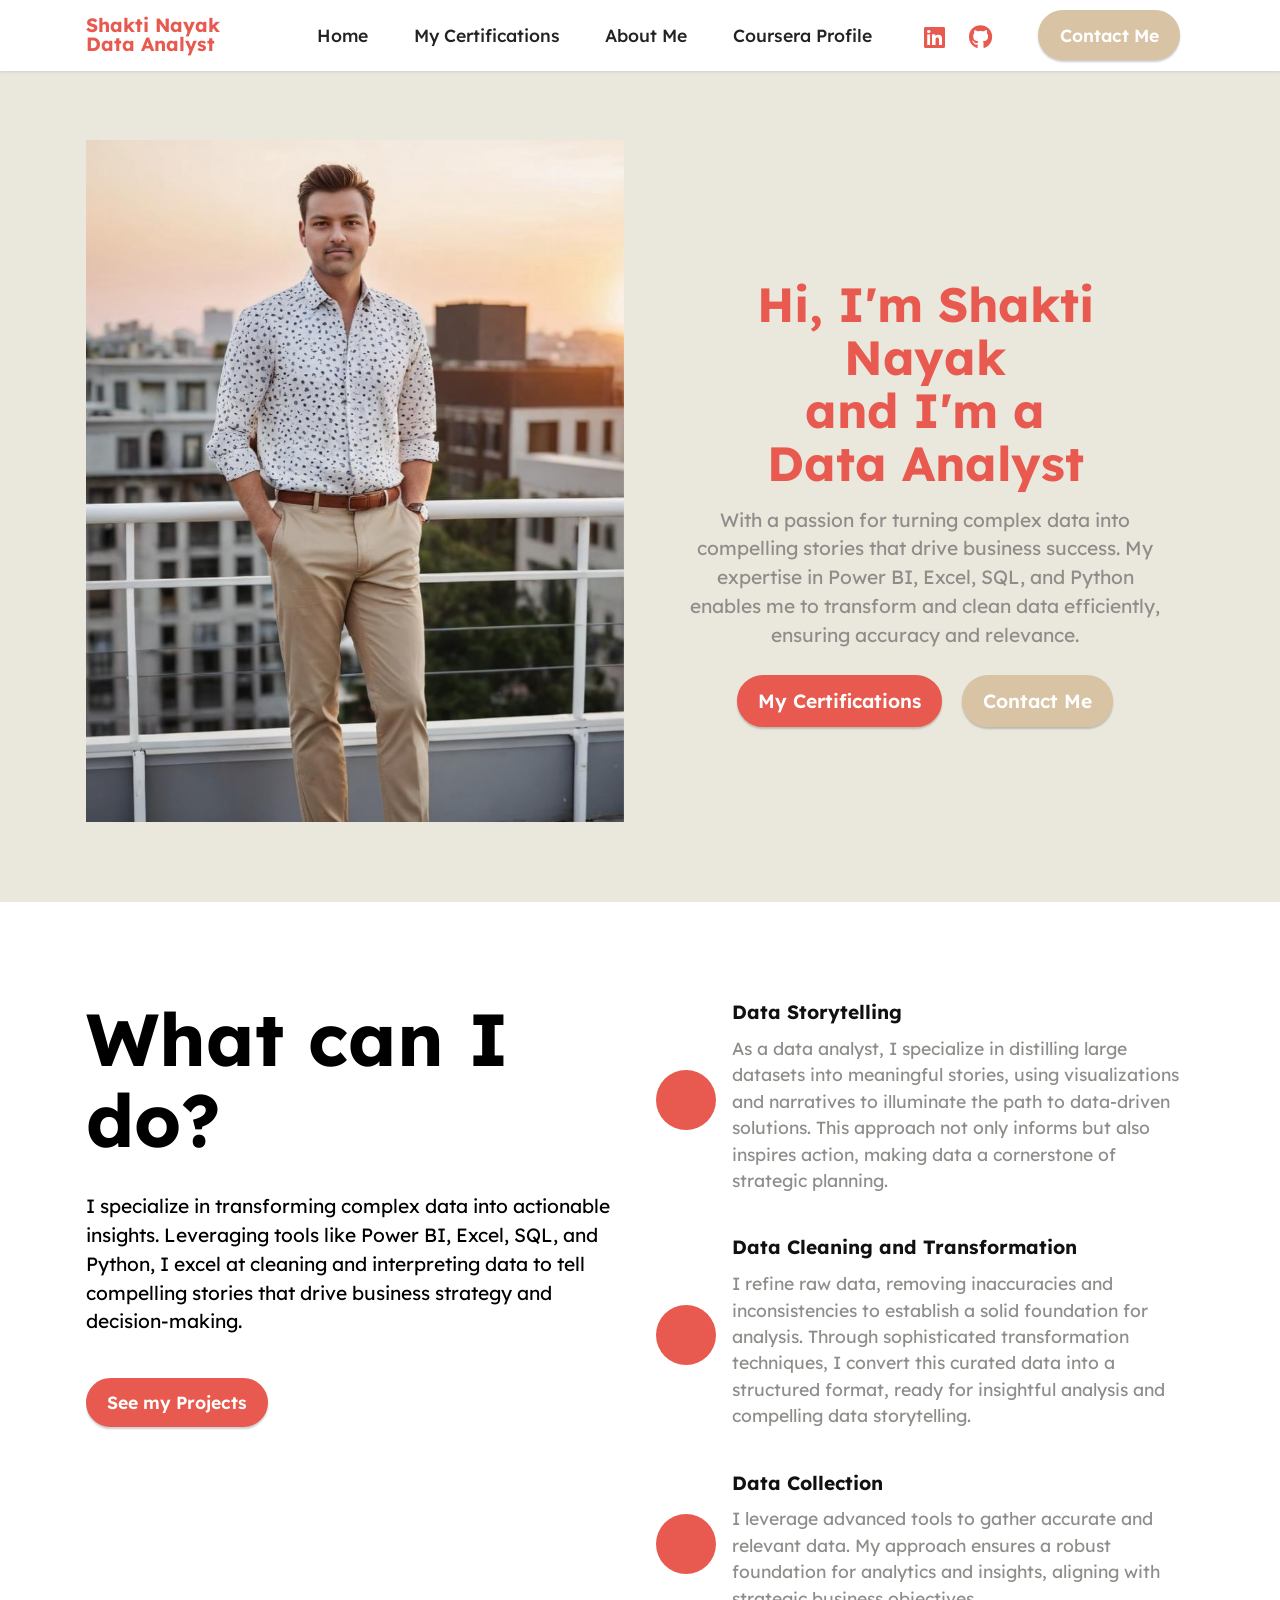
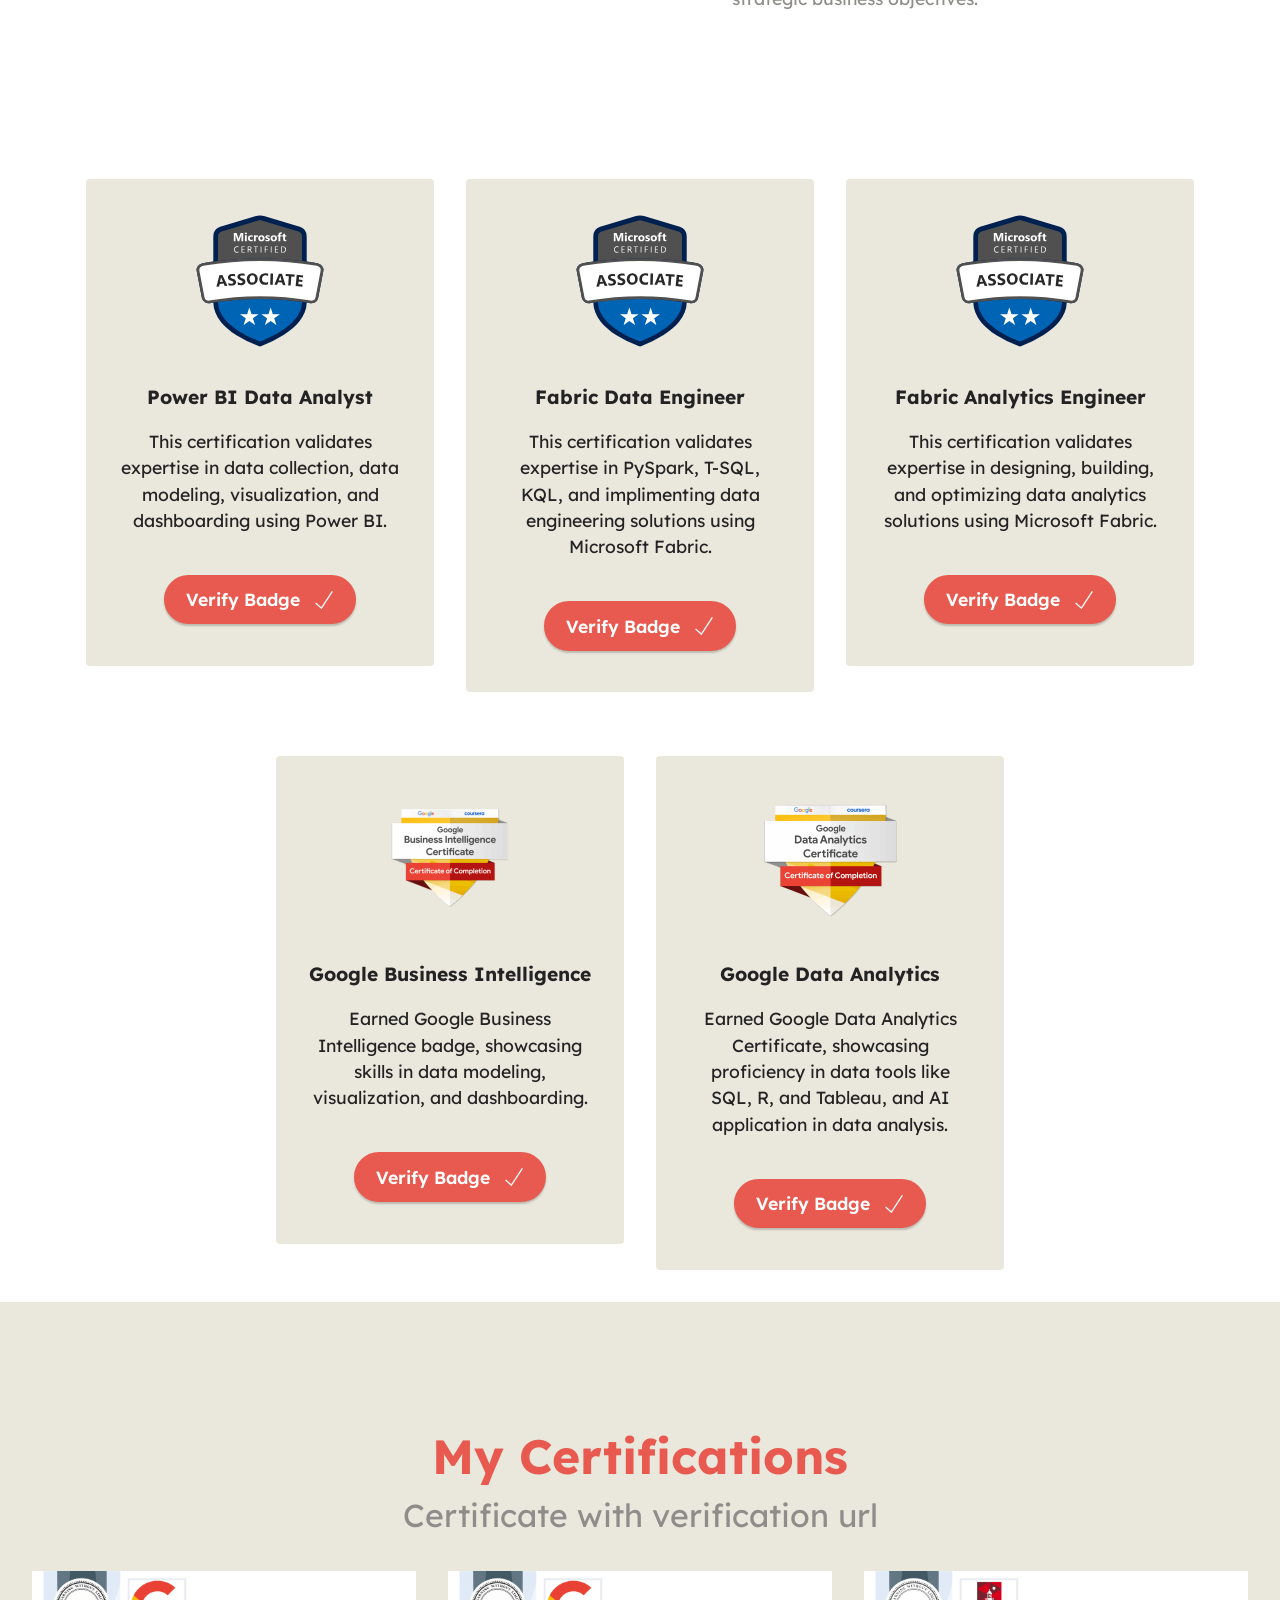
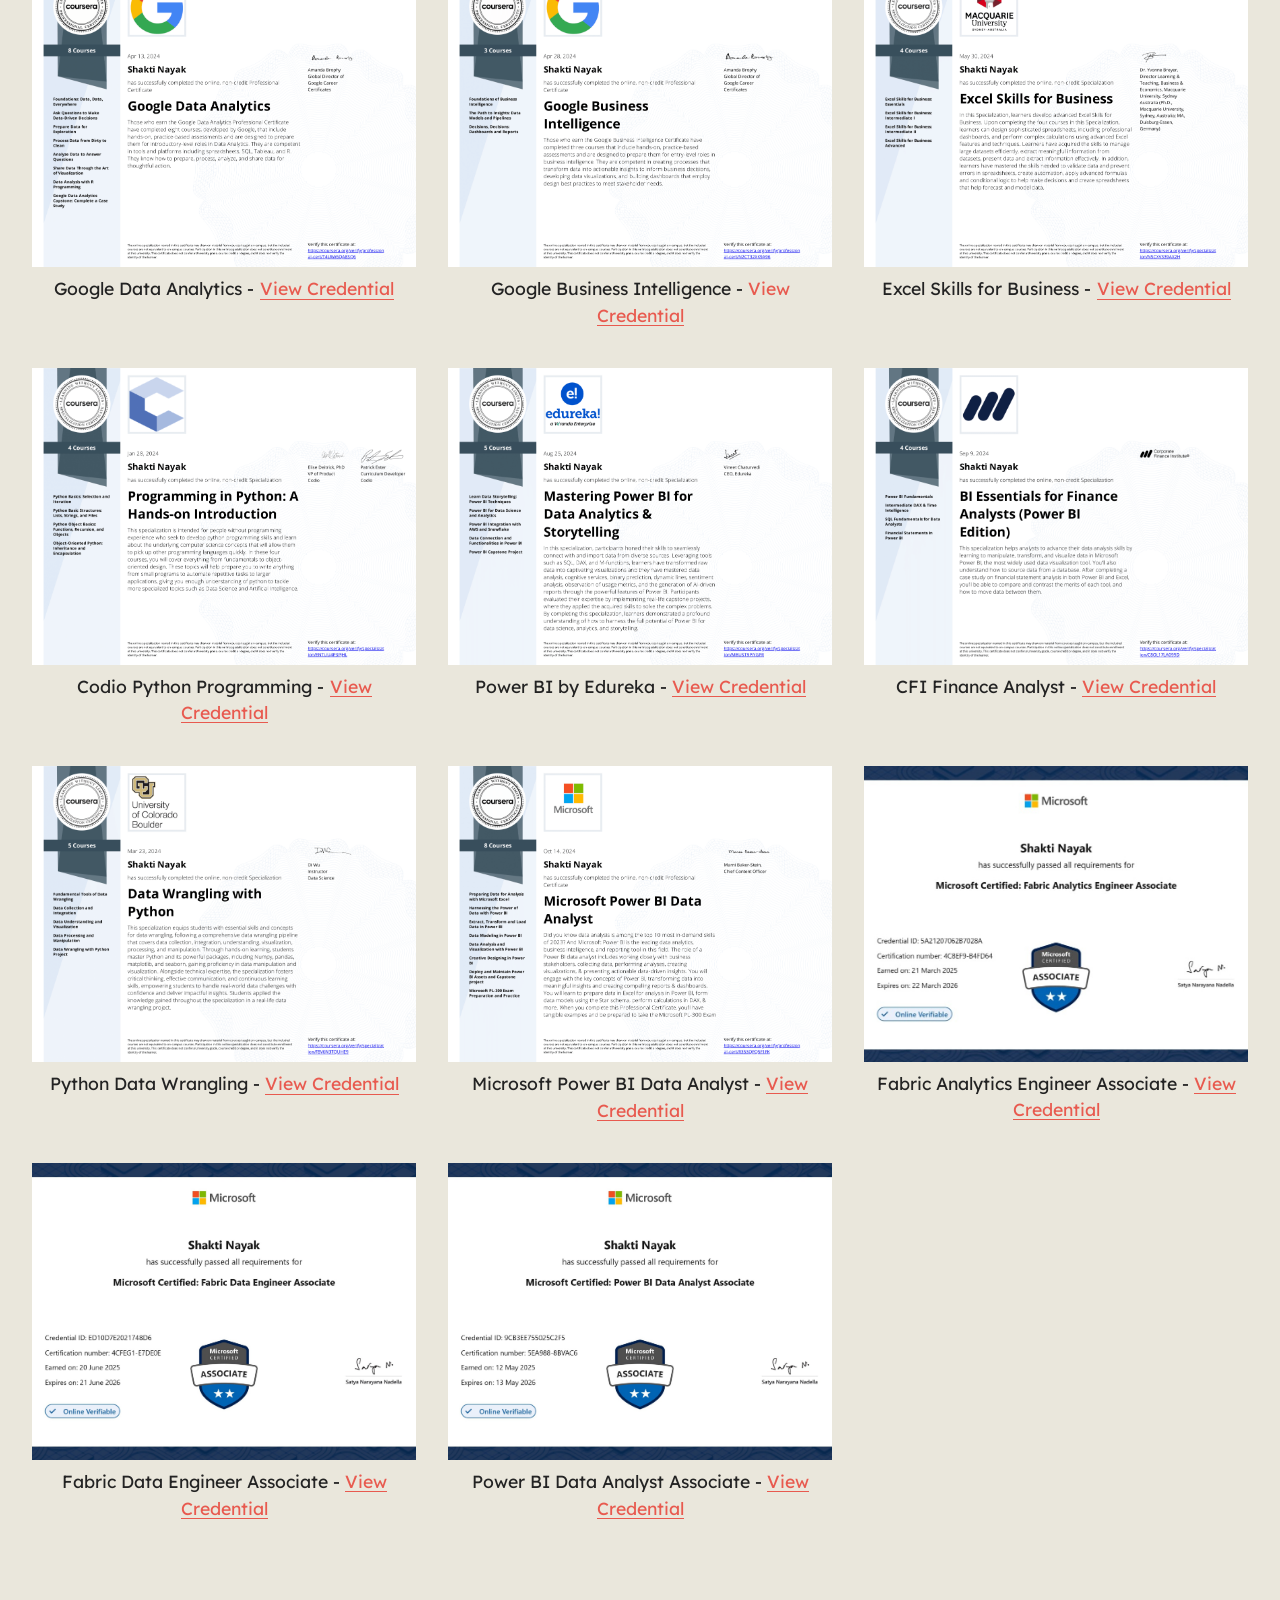
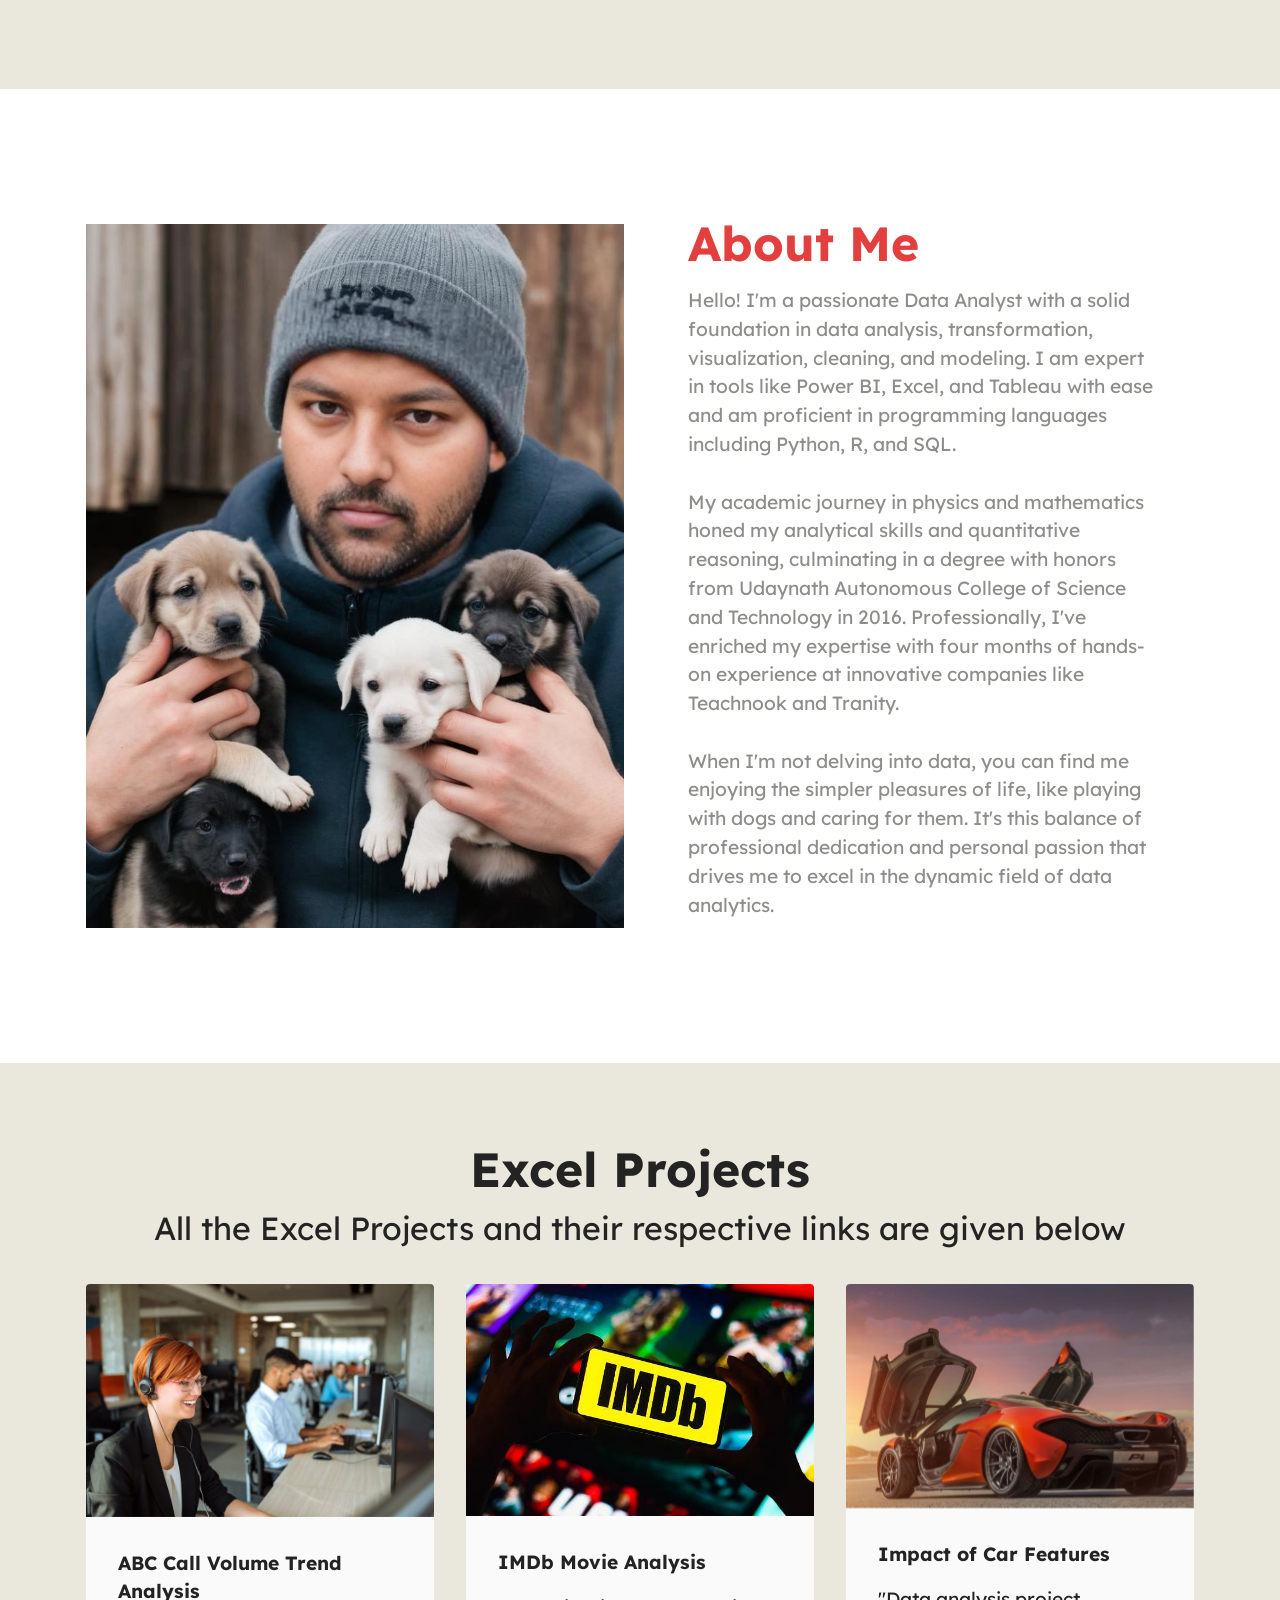
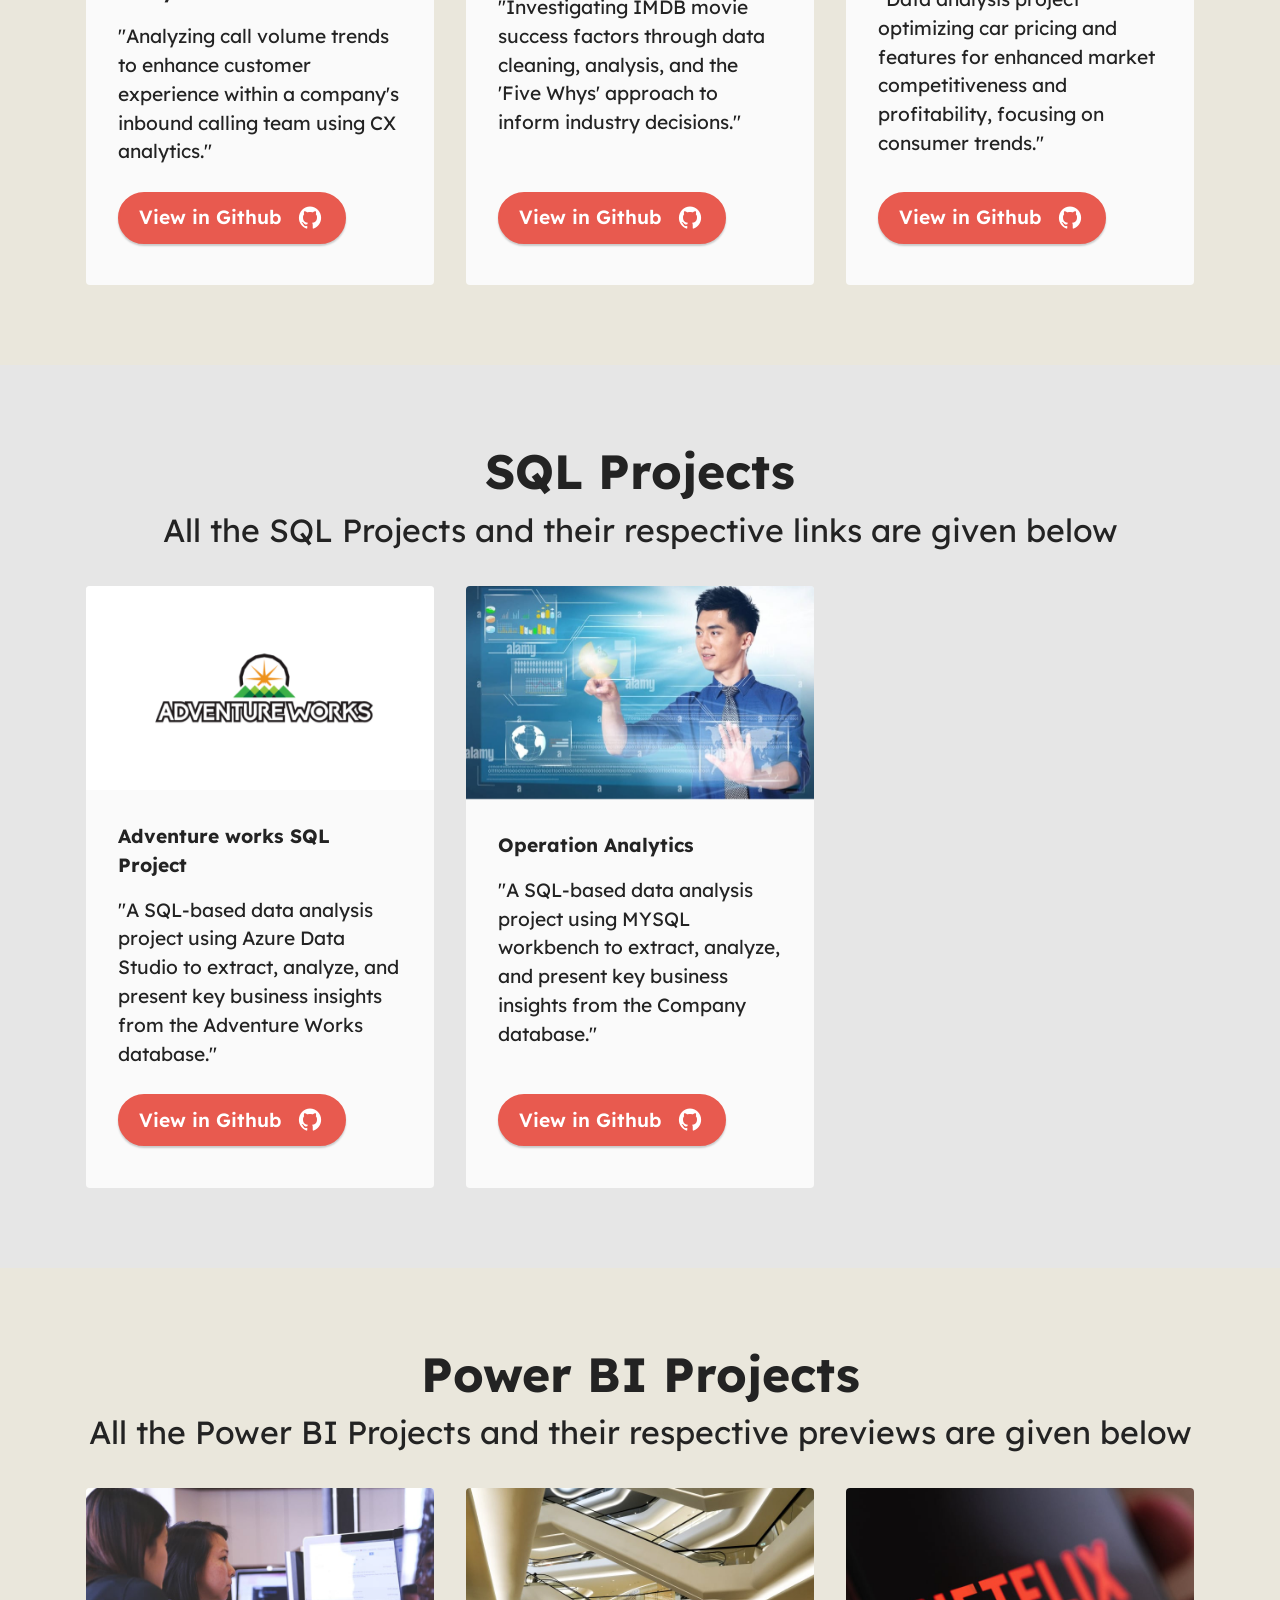
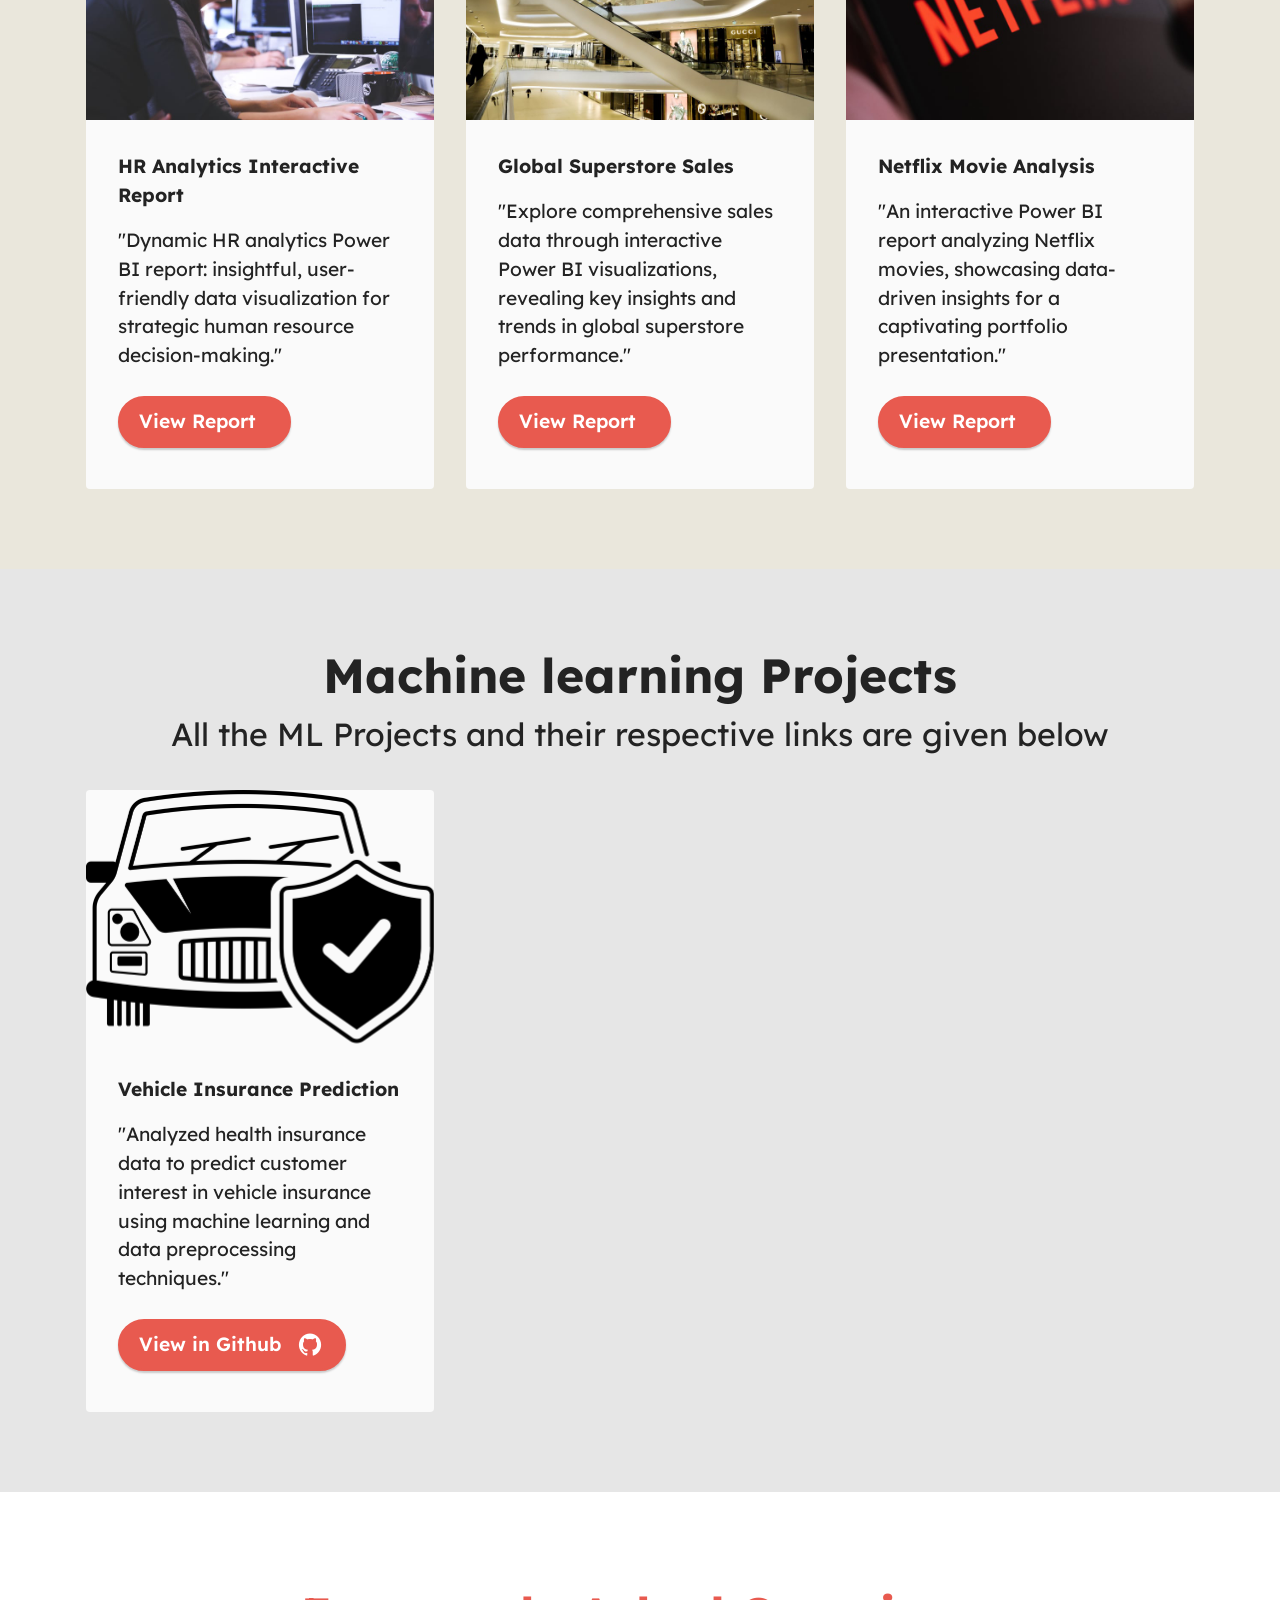
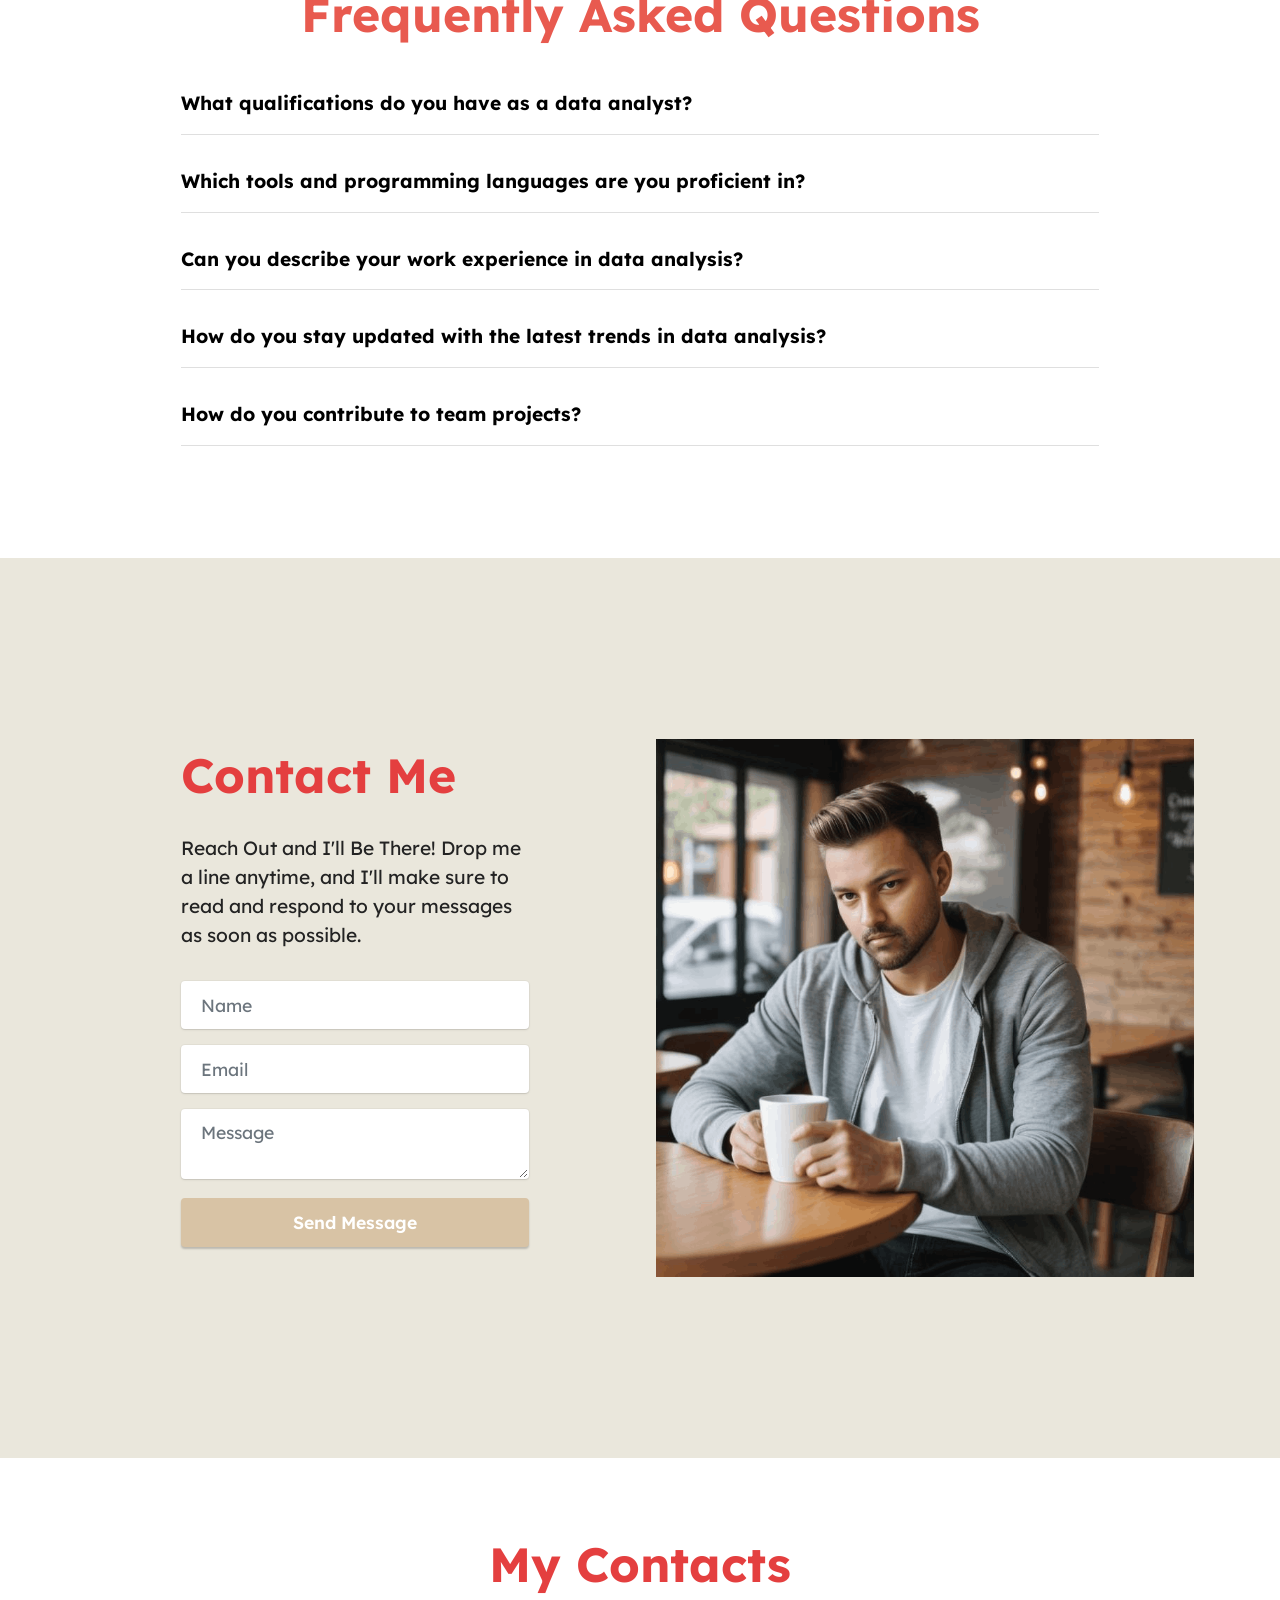
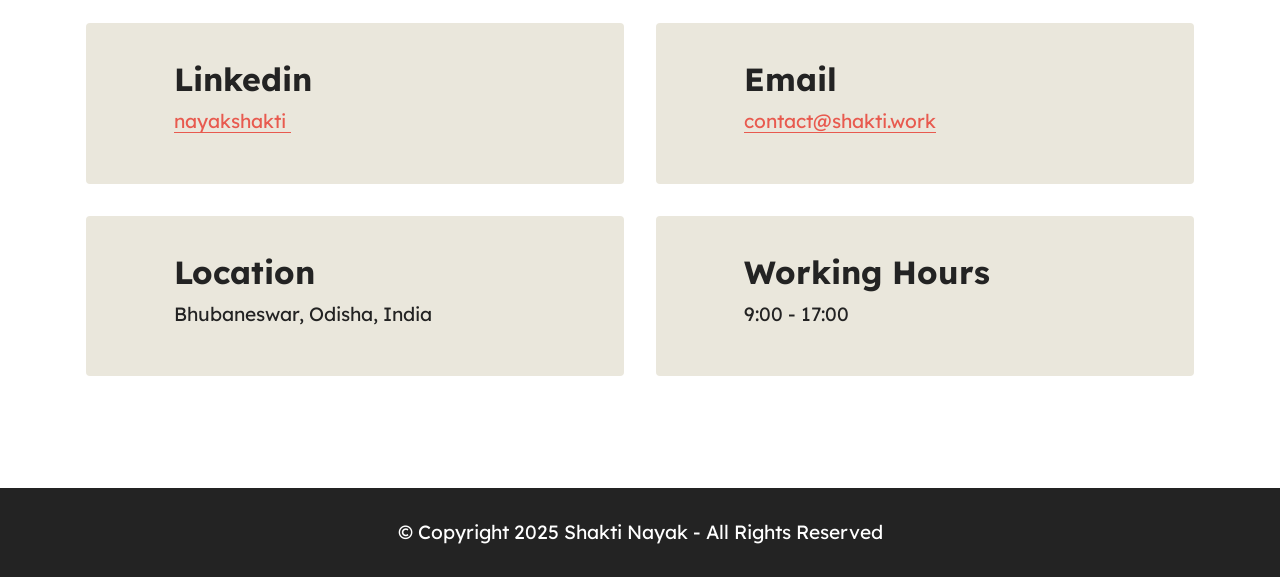
==== commit 30b6820f: "Removed contact number" ====
--- a/index.html
+++ b/index.html
@@ -30,7 +30,7 @@
   <link rel="stylesheet" href="assets/theme/css/style.css">
   <link rel="preload" href="https://fonts.googleapis.com/css?family=Lexend:100,200,300,400,500,600,700,800,900&display=swap" as="style" onload="this.onload=null;this.rel='stylesheet'">
   <noscript><link rel="stylesheet" href="https://fonts.googleapis.com/css?family=Lexend:100,200,300,400,500,600,700,800,900&display=swap"></noscript>
-  <link rel="preload" as="style" href="assets/mobirise/css/mbr-additional.css?v=lOLy0E"><link rel="stylesheet" href="assets/mobirise/css/mbr-additional.css?v=lOLy0E" type="text/css">
+  <link rel="preload" as="style" href="assets/mobirise/css/mbr-additional.css?v=S9w5Xd"><link rel="stylesheet" href="assets/mobirise/css/mbr-additional.css?v=S9w5Xd" type="text/css">
 
   
   <!-- Google tag (gtag.js) -->
@@ -89,15 +89,13 @@
                     <li class="nav-item"><a class="nav-link link text-black display-4" href="https://www.coursera.org/user/f70925defa4ccd55d386e468785f8f8d" target="_blank">Coursera Profile&nbsp;</a>
                     </li></ul>
                 <div class="icons-menu">
-                    <a class="iconfont-wrapper" href="https://wa.me/message/TV6ODCQZW4BBE1?src=qr" target="_blank">
-                        <span class="p-2 mbr-iconfont fab fa-whatsapp" style="color: rgb(232, 90, 79); fill: rgb(232, 90, 79);"></span>
+                    <a class="iconfont-wrapper" href="https://linkedin.com/in/nayakshakti" target="_blank">
+                        <span class="p-2 mbr-iconfont fab fa-linkedin" style="color: rgb(232, 90, 79); fill: rgb(232, 90, 79);"></span>
                     </a>
                     <a class="iconfont-wrapper" href="https://github.com/spnayak9" target="_blank">
                         <span class="p-2 mbr-iconfont fab fa-github" style="color: rgb(232, 90, 79); fill: rgb(232, 90, 79);"></span>
                     </a>
-                    <a class="iconfont-wrapper" href="https://www.linkedin.com/in/nayakshakti/" target="_blank">
-                        <span class="p-2 mbr-iconfont fab fa-linkedin" style="color: rgb(232, 90, 79); fill: rgb(232, 90, 79);"></span>
-                    </a>
+                    
                     
                 </div>
                 <div class="navbar-buttons mbr-section-btn"><a class="btn btn-secondary display-4" href="index.html#Contact-Me">
@@ -285,8 +283,8 @@
         </div>
         <div class="row mbr-gallery mt-4">
             <div class="col-12 col-md-6 col-lg-4 item gallery-image">
-                <div class="item-wrapper" data-toggle="modal" data-bs-toggle="modal" data-target="#uOXEIsLEKb-modal" data-bs-target="#uOXEIsLEKb-modal">
-                    <img class="w-100" src="assets/images/google-data-analytics-1-1139x880.png" alt="Google Data Analytics" data-slide-to="0" data-bs-slide-to="0" data-target="#lb-uOXEIsLEKb" data-bs-target="#lb-uOXEIsLEKb">
+                <div class="item-wrapper" data-toggle="modal" data-bs-toggle="modal" data-target="#uZ34DJVBgl-modal" data-bs-target="#uZ34DJVBgl-modal">
+                    <img class="w-100" src="assets/images/google-data-analytics-1-1139x880.png" alt="Google Data Analytics" data-slide-to="0" data-bs-slide-to="0" data-target="#lb-uZ34DJVBgl" data-bs-target="#lb-uZ34DJVBgl">
                     <div class="icon-wrapper">
                         <span class="mobi-mbri mobi-mbri-search mbr-iconfont mbr-iconfont-btn"></span>
                     </div>
@@ -304,8 +302,8 @@
                 <h6 class="mbr-item-subtitle mbr-fonts-style align-center mb-2 mt-2 display-4">Google Data Analytics -<strong> <a href="https://coursera.org/verify/professional-cert/T4LRW6QA8SQ6" class="text-primary" target="_blank" style="">View Credential</a></strong><br></h6>
             </div>
             <div class="col-12 col-md-6 col-lg-4 item gallery-image">
-                <div class="item-wrapper" data-toggle="modal" data-bs-toggle="modal" data-target="#uOXEIsLEKb-modal" data-bs-target="#uOXEIsLEKb-modal">
-                    <img class="w-100" src="assets/images/google-bi-1-1139x880.png" alt="Google Business Intelligence" data-slide-to="1" data-bs-slide-to="1" data-target="#lb-uOXEIsLEKb" data-bs-target="#lb-uOXEIsLEKb">
+                <div class="item-wrapper" data-toggle="modal" data-bs-toggle="modal" data-target="#uZ34DJVBgl-modal" data-bs-target="#uZ34DJVBgl-modal">
+                    <img class="w-100" src="assets/images/google-bi-1-1139x880.png" alt="Google Business Intelligence" data-slide-to="1" data-bs-slide-to="1" data-target="#lb-uZ34DJVBgl" data-bs-target="#lb-uZ34DJVBgl">
                     <div class="icon-wrapper">
                         <span class="mobi-mbri mobi-mbri-search mbr-iconfont mbr-iconfont-btn"></span>
                     </div>
@@ -313,8 +311,8 @@
                 <h6 class="mbr-item-subtitle mbr-fonts-style align-center mb-2 mt-2 display-4">Google Business Intelligence - <a href="https://coursera.org/verify/professional-cert/N2CT32XK9A96" class="text-primary" target="_blank" style="font-weight: normal;">View Credential</a></h6>
             </div>
             <div class="col-12 col-md-6 col-lg-4 item gallery-image">
-                <div class="item-wrapper" data-toggle="modal" data-bs-toggle="modal" data-target="#uOXEIsLEKb-modal" data-bs-target="#uOXEIsLEKb-modal">
-                    <img class="w-100" src="assets/images/excel-macquarie-1-1139x880.png" alt="Excel Skills for Business" data-slide-to="2" data-bs-slide-to="2" data-target="#lb-uOXEIsLEKb" data-bs-target="#lb-uOXEIsLEKb">
+                <div class="item-wrapper" data-toggle="modal" data-bs-toggle="modal" data-target="#uZ34DJVBgl-modal" data-bs-target="#uZ34DJVBgl-modal">
+                    <img class="w-100" src="assets/images/excel-macquarie-1-1139x880.png" alt="Excel Skills for Business" data-slide-to="2" data-bs-slide-to="2" data-target="#lb-uZ34DJVBgl" data-bs-target="#lb-uZ34DJVBgl">
                     <div class="icon-wrapper">
                         <span class="mobi-mbri mobi-mbri-search mbr-iconfont mbr-iconfont-btn"></span>
                     </div>
@@ -322,64 +320,64 @@
                 <h6 class="mbr-item-subtitle mbr-fonts-style align-center mb-2 mt-2 display-4">Excel Skills for Business -<strong> <a href="https://coursera.org/verify/specialization/N5CXV339AX2H" class="text-primary" target="_blank">View Credential</a></strong></h6>
             </div>
             <div class="col-12 col-md-6 col-lg-4 item gallery-image">
-                <div class="item-wrapper" data-toggle="modal" data-bs-toggle="modal" data-target="#uOXEIsLEKb-modal" data-bs-target="#uOXEIsLEKb-modal">
-                    <img class="w-100" src="assets/images/python-programming-codio-1-1139x880.png" alt="Codio Python Programming" data-slide-to="3" data-bs-slide-to="3" data-target="#lb-uOXEIsLEKb" data-bs-target="#lb-uOXEIsLEKb">
+                <div class="item-wrapper" data-toggle="modal" data-bs-toggle="modal" data-target="#uZ34DJVBgl-modal" data-bs-target="#uZ34DJVBgl-modal">
+                    <img class="w-100" src="assets/images/python-programming-codio-1-1139x880.png" alt="Codio Python Programming" data-slide-to="3" data-bs-slide-to="3" data-target="#lb-uZ34DJVBgl" data-bs-target="#lb-uZ34DJVBgl">
                     <div class="icon-wrapper">
                         <span class="mobi-mbri mobi-mbri-search mbr-iconfont mbr-iconfont-btn"></span>
                     </div>
                 </div>
                 <h6 class="mbr-item-subtitle mbr-fonts-style align-center mb-2 mt-2 display-4">Codio Python Programming -<strong> <a href="https://coursera.org/verify/specialization/ENTUU4P3PJHL" class="text-primary" target="_blank">View Credential</a></strong></h6>
             </div><div class="col-12 col-md-6 col-lg-4 item gallery-image">
-                <div class="item-wrapper" data-toggle="modal" data-bs-toggle="modal" data-target="#uOXEIsLEKb-modal" data-bs-target="#uOXEIsLEKb-modal">
-                    <img class="w-100" src="assets/images/power-bi-edureka-1-1139x880.png" alt="Power BI by Edureka" data-slide-to="4" data-bs-slide-to="4" data-target="#lb-uOXEIsLEKb" data-bs-target="#lb-uOXEIsLEKb">
+                <div class="item-wrapper" data-toggle="modal" data-bs-toggle="modal" data-target="#uZ34DJVBgl-modal" data-bs-target="#uZ34DJVBgl-modal">
+                    <img class="w-100" src="assets/images/power-bi-edureka-1-1139x880.png" alt="Power BI by Edureka" data-slide-to="4" data-bs-slide-to="4" data-target="#lb-uZ34DJVBgl" data-bs-target="#lb-uZ34DJVBgl">
                     <div class="icon-wrapper">
                         <span class="mobi-mbri mobi-mbri-search mbr-iconfont mbr-iconfont-btn"></span>
                     </div>
                 </div>
                 <h6 class="mbr-item-subtitle mbr-fonts-style align-center mb-2 mt-2 display-4">Power BI by Edureka - <a href="https://coursera.org/verify/specialization/MBUST9PIYGPR" class="text-primary" target="_blank">View Credential</a></h6>
             </div><div class="col-12 col-md-6 col-lg-4 item gallery-image">
-                <div class="item-wrapper" data-toggle="modal" data-bs-toggle="modal" data-target="#uOXEIsLEKb-modal" data-bs-target="#uOXEIsLEKb-modal">
-                    <img class="w-100" src="assets/images/finance-analyst-cfi-1-2200x1700.png" alt="CFI Finance Analyst" data-slide-to="5" data-bs-slide-to="5" data-target="#lb-uOXEIsLEKb" data-bs-target="#lb-uOXEIsLEKb">
+                <div class="item-wrapper" data-toggle="modal" data-bs-toggle="modal" data-target="#uZ34DJVBgl-modal" data-bs-target="#uZ34DJVBgl-modal">
+                    <img class="w-100" src="assets/images/finance-analyst-cfi-1-2200x1700.png" alt="CFI Finance Analyst" data-slide-to="5" data-bs-slide-to="5" data-target="#lb-uZ34DJVBgl" data-bs-target="#lb-uZ34DJVBgl">
                     <div class="icon-wrapper">
                         <span class="mobi-mbri mobi-mbri-search mbr-iconfont mbr-iconfont-btn"></span>
                     </div>
                 </div>
                 <h6 class="mbr-item-subtitle mbr-fonts-style align-center mb-2 mt-2 display-4">CFI Finance Analyst - <a href="https://coursera.org/verify/specialization/C8OL17LA099D" class="text-primary" target="_blank">View Credential</a></h6>
             </div><div class="col-12 col-md-6 col-lg-4 item gallery-image">
-                <div class="item-wrapper" data-toggle="modal" data-bs-toggle="modal" data-target="#uOXEIsLEKb-modal" data-bs-target="#uOXEIsLEKb-modal">
-                    <img class="w-100" src="assets/images/data-wrangling-with-python-1-2200x1700.png" alt="Python Data Wrangling" data-slide-to="6" data-bs-slide-to="6" data-target="#lb-uOXEIsLEKb" data-bs-target="#lb-uOXEIsLEKb">
+                <div class="item-wrapper" data-toggle="modal" data-bs-toggle="modal" data-target="#uZ34DJVBgl-modal" data-bs-target="#uZ34DJVBgl-modal">
+                    <img class="w-100" src="assets/images/data-wrangling-with-python-1-2200x1700.png" alt="Python Data Wrangling" data-slide-to="6" data-bs-slide-to="6" data-target="#lb-uZ34DJVBgl" data-bs-target="#lb-uZ34DJVBgl">
                     <div class="icon-wrapper">
                         <span class="mobi-mbri mobi-mbri-search mbr-iconfont mbr-iconfont-btn"></span>
                     </div>
                 </div>
                 <h6 class="mbr-item-subtitle mbr-fonts-style align-center mb-2 mt-2 display-4">Python Data Wrangling - <a href="https://coursera.org/verify/specialization/F8V6N3TQUHE9" class="text-primary" target="_blank">View Credential</a></h6>
             </div><div class="col-12 col-md-6 col-lg-4 item gallery-image">
-                <div class="item-wrapper" data-toggle="modal" data-bs-toggle="modal" data-target="#uOXEIsLEKb-modal" data-bs-target="#uOXEIsLEKb-modal">
-                    <img class="w-100" src="assets/images/microsoft-power-bi-data-analyst-1-1139x880.png" alt="Microsoft Power BI Data Analyst" data-slide-to="7" data-bs-slide-to="7" data-target="#lb-uOXEIsLEKb" data-bs-target="#lb-uOXEIsLEKb">
+                <div class="item-wrapper" data-toggle="modal" data-bs-toggle="modal" data-target="#uZ34DJVBgl-modal" data-bs-target="#uZ34DJVBgl-modal">
+                    <img class="w-100" src="assets/images/microsoft-power-bi-data-analyst-1-1139x880.png" alt="Microsoft Power BI Data Analyst" data-slide-to="7" data-bs-slide-to="7" data-target="#lb-uZ34DJVBgl" data-bs-target="#lb-uZ34DJVBgl">
                     <div class="icon-wrapper">
                         <span class="mobi-mbri mobi-mbri-search mbr-iconfont mbr-iconfont-btn"></span>
                     </div>
                 </div>
                 <h6 class="mbr-item-subtitle mbr-fonts-style align-center mb-2 mt-2 display-4">Microsoft Power BI Data Analyst - <a href="https://coursera.org/verify/professional-cert/R353QPQ5F1FK" class="text-primary" target="_blank">View Credential</a></h6>
             </div><div class="col-12 col-md-6 col-lg-4 item gallery-image">
-                <div class="item-wrapper" data-toggle="modal" data-bs-toggle="modal" data-target="#uOXEIsLEKb-modal" data-bs-target="#uOXEIsLEKb-modal">
-                    <img class="w-100" src="assets/images/fabric-analytics-engineer-pages-to-jpg-0001.jpg-4-1139x804.jpeg" alt="Microsoft Certified Fabric Analytics Engineer Associate" data-slide-to="8" data-bs-slide-to="8" data-target="#lb-uOXEIsLEKb" data-bs-target="#lb-uOXEIsLEKb">
+                <div class="item-wrapper" data-toggle="modal" data-bs-toggle="modal" data-target="#uZ34DJVBgl-modal" data-bs-target="#uZ34DJVBgl-modal">
+                    <img class="w-100" src="assets/images/fabric-analytics-engineer-pages-to-jpg-0001.jpg-4-1139x804.jpeg" alt="Microsoft Certified Fabric Analytics Engineer Associate" data-slide-to="8" data-bs-slide-to="8" data-target="#lb-uZ34DJVBgl" data-bs-target="#lb-uZ34DJVBgl">
                     <div class="icon-wrapper">
                         <span class="mobi-mbri mobi-mbri-search mbr-iconfont mbr-iconfont-btn"></span>
                     </div>
                 </div>
                 <h6 class="mbr-item-subtitle mbr-fonts-style align-center mb-2 mt-2 display-4">Fabric Analytics Engineer Associate - <a href="https://learn.microsoft.com/en-us/users/shaktinayak/credentials/5a21207062b7028a" class="text-primary" target="_blank">View Credential</a></h6>
             </div><div class="col-12 col-md-6 col-lg-4 item gallery-image">
-                <div class="item-wrapper" data-toggle="modal" data-bs-toggle="modal" data-target="#uOXEIsLEKb-modal" data-bs-target="#uOXEIsLEKb-modal">
-                    <img class="w-100" src="assets/images/fabric-data-engineer-page-0001.jpg-1-2479x1750.jpeg" alt="Microsoft Certified Fabric Data Engineer Associate" data-slide-to="9" data-bs-slide-to="9" data-target="#lb-uOXEIsLEKb" data-bs-target="#lb-uOXEIsLEKb">
+                <div class="item-wrapper" data-toggle="modal" data-bs-toggle="modal" data-target="#uZ34DJVBgl-modal" data-bs-target="#uZ34DJVBgl-modal">
+                    <img class="w-100" src="assets/images/fabric-data-engineer-page-0001.jpg-1-2479x1750.jpeg" alt="Microsoft Certified Fabric Data Engineer Associate" data-slide-to="9" data-bs-slide-to="9" data-target="#lb-uZ34DJVBgl" data-bs-target="#lb-uZ34DJVBgl">
                     <div class="icon-wrapper">
                         <span class="mobi-mbri mobi-mbri-search mbr-iconfont mbr-iconfont-btn"></span>
                     </div>
                 </div>
                 <h6 class="mbr-item-subtitle mbr-fonts-style align-center mb-2 mt-2 display-4">Fabric Data Engineer Associate - <a href="https://learn.microsoft.com/api/credentials/share/en-in/ShaktiNayak/ED10D7E2021748D6?sharingId=B8CA2D4A79406322" class="text-primary" target="_blank">View Credential</a></h6>
             </div><div class="col-12 col-md-6 col-lg-4 item gallery-image">
-                <div class="item-wrapper" data-toggle="modal" data-bs-toggle="modal" data-target="#uOXEIsLEKb-modal" data-bs-target="#uOXEIsLEKb-modal">
-                    <img class="w-100" src="assets/images/power-bi-data-analyst-page-0001.jpg-2479x1750.jpeg" alt="Microsoft Certified Power BI Data Analyst Associate" data-slide-to="10" data-bs-slide-to="10" data-target="#lb-uOXEIsLEKb" data-bs-target="#lb-uOXEIsLEKb">
+                <div class="item-wrapper" data-toggle="modal" data-bs-toggle="modal" data-target="#uZ34DJVBgl-modal" data-bs-target="#uZ34DJVBgl-modal">
+                    <img class="w-100" src="assets/images/power-bi-data-analyst-page-0001.jpg-2479x1750.jpeg" alt="Microsoft Certified Power BI Data Analyst Associate" data-slide-to="10" data-bs-slide-to="10" data-target="#lb-uZ34DJVBgl" data-bs-target="#lb-uZ34DJVBgl">
                     <div class="icon-wrapper">
                         <span class="mobi-mbri mobi-mbri-search mbr-iconfont mbr-iconfont-btn"></span>
                     </div>
@@ -388,11 +386,11 @@
             </div>
         </div>
 
-        <div class="modal mbr-slider" tabindex="-1" role="dialog" aria-hidden="true" id="uOXEIsLEKb-modal">
+        <div class="modal mbr-slider" tabindex="-1" role="dialog" aria-hidden="true" id="uZ34DJVBgl-modal">
             <div class="modal-dialog" role="document">
                 <div class="modal-content">
                     <div class="modal-body">
-                        <div class="carousel slide carousel-fade" id="lb-uOXEIsLEKb" data-interval="5000" data-bs-interval="5000">
+                        <div class="carousel slide carousel-fade" id="lb-uZ34DJVBgl" data-interval="5000" data-bs-interval="5000">
                             <div class="carousel-inner">
                                 <div class="carousel-item active">
                                     <img class="d-block w-100" src="assets/images/google-data-analytics-1-1139x880.png" alt="Mobirise Website Builder">
@@ -422,18 +420,18 @@
                                 </div>
                             </div>
                             <ol class="carousel-indicators">
-                                <li data-slide-to="0" data-bs-slide-to="0" class="active" data-target="#lb-uOXEIsLEKb" data-bs-target="#lb-uOXEIsLEKb"></li>
-                                <li data-slide-to="1" data-bs-slide-to="1" data-target="#lb-uOXEIsLEKb" data-bs-target="#lb-uOXEIsLEKb"></li>
-                                <li data-slide-to="2" data-bs-slide-to="2" data-target="#lb-uOXEIsLEKb" data-bs-target="#lb-uOXEIsLEKb"></li>
-                                <li data-slide-to="3" data-bs-slide-to="3" data-target="#lb-uOXEIsLEKb" data-bs-target="#lb-uOXEIsLEKb"></li><li data-slide-to="4" data-bs-slide-to="4" data-target="#lb-uOXEIsLEKb" data-bs-target="#lb-uOXEIsLEKb"></li><li data-slide-to="5" data-bs-slide-to="5" data-target="#lb-uOXEIsLEKb" data-bs-target="#lb-uOXEIsLEKb"></li><li data-slide-to="6" data-bs-slide-to="6" data-target="#lb-uOXEIsLEKb" data-bs-target="#lb-uOXEIsLEKb"></li><li data-slide-to="7" data-bs-slide-to="7" data-target="#lb-uOXEIsLEKb" data-bs-target="#lb-uOXEIsLEKb"></li><li data-slide-to="8" data-bs-slide-to="8" data-target="#lb-uOXEIsLEKb" data-bs-target="#lb-uOXEIsLEKb"></li><li data-slide-to="9" data-bs-slide-to="9" data-target="#lb-uOXEIsLEKb" data-bs-target="#lb-uOXEIsLEKb"></li><li data-slide-to="10" data-bs-slide-to="10" data-target="#lb-uOXEIsLEKb" data-bs-target="#lb-uOXEIsLEKb"></li>
+                                <li data-slide-to="0" data-bs-slide-to="0" class="active" data-target="#lb-uZ34DJVBgl" data-bs-target="#lb-uZ34DJVBgl"></li>
+                                <li data-slide-to="1" data-bs-slide-to="1" data-target="#lb-uZ34DJVBgl" data-bs-target="#lb-uZ34DJVBgl"></li>
+                                <li data-slide-to="2" data-bs-slide-to="2" data-target="#lb-uZ34DJVBgl" data-bs-target="#lb-uZ34DJVBgl"></li>
+                                <li data-slide-to="3" data-bs-slide-to="3" data-target="#lb-uZ34DJVBgl" data-bs-target="#lb-uZ34DJVBgl"></li><li data-slide-to="4" data-bs-slide-to="4" data-target="#lb-uZ34DJVBgl" data-bs-target="#lb-uZ34DJVBgl"></li><li data-slide-to="5" data-bs-slide-to="5" data-target="#lb-uZ34DJVBgl" data-bs-target="#lb-uZ34DJVBgl"></li><li data-slide-to="6" data-bs-slide-to="6" data-target="#lb-uZ34DJVBgl" data-bs-target="#lb-uZ34DJVBgl"></li><li data-slide-to="7" data-bs-slide-to="7" data-target="#lb-uZ34DJVBgl" data-bs-target="#lb-uZ34DJVBgl"></li><li data-slide-to="8" data-bs-slide-to="8" data-target="#lb-uZ34DJVBgl" data-bs-target="#lb-uZ34DJVBgl"></li><li data-slide-to="9" data-bs-slide-to="9" data-target="#lb-uZ34DJVBgl" data-bs-target="#lb-uZ34DJVBgl"></li><li data-slide-to="10" data-bs-slide-to="10" data-target="#lb-uZ34DJVBgl" data-bs-target="#lb-uZ34DJVBgl"></li>
                             </ol>
                             <a role="button" href="" class="close" data-dismiss="modal" data-bs-dismiss="modal" aria-label="Close">
                             </a>
-                            <a class="carousel-control-prev carousel-control" role="button" data-slide="prev" data-bs-slide="prev" href="#lb-uOXEIsLEKb">
+                            <a class="carousel-control-prev carousel-control" role="button" data-slide="prev" data-bs-slide="prev" href="#lb-uZ34DJVBgl">
                                 <span class="mobi-mbri mobi-mbri-arrow-prev" aria-hidden="true"></span>
                                 <span class="sr-only visually-hidden">Previous</span>
                             </a>
-                            <a class="carousel-control-next carousel-control" role="button" data-slide="next" data-bs-slide="next" href="#lb-uOXEIsLEKb">
+                            <a class="carousel-control-next carousel-control" role="button" data-slide="next" data-bs-slide="next" href="#lb-uZ34DJVBgl">
                                 <span class="mobi-mbri mobi-mbri-arrow-next" aria-hidden="true"></span>
                                 <span class="sr-only visually-hidden">Next</span>
                             </a>
@@ -649,7 +647,7 @@
 
 
 
-<section class="mbr-section" id="witsec-modal-window-block-1" data-rv-view="42">
+<section class="mbr-section" id="witsec-modal-window-block-1" data-rv-view="116">
 
 	<style>
 	/* Let's not animate the contents of modal windows */
@@ -722,7 +720,7 @@
 
 </section>
 
-<section class="mbr-section" id="witsec-modal-window-block-5" data-rv-view="43">
+<section class="mbr-section" id="witsec-modal-window-block-5" data-rv-view="117">
 
 	<style>
 	/* Let's not animate the contents of modal windows */
@@ -795,7 +793,7 @@
 
 </section>
 
-<section class="mbr-section" id="witsec-modal-window-block-6" data-rv-view="44">
+<section class="mbr-section" id="witsec-modal-window-block-6" data-rv-view="118">
 
 	<style>
 	/* Let's not animate the contents of modal windows */
@@ -880,15 +878,15 @@
                     <h3 class="mbr-section-title mb-0 mbr-fonts-style display-2"><strong>Frequently Asked Questions</strong></h3>
                     
                 </div>
-                <div id="bootstrap-accordion_12" class="panel-group accordionStyles accordion" role="tablist" aria-multiselectable="true">
+                <div id="bootstrap-accordion_13" class="panel-group accordionStyles accordion" role="tablist" aria-multiselectable="true">
                     <div class="card mb-3">
                         <div class="card-header" role="tab" id="headingOne">
-                            <a role="button" class="panel-title collapsed" data-toggle="collapse" data-bs-toggle="collapse" data-core="" href="#collapse1_12" aria-expanded="false" aria-controls="collapse1">
+                            <a role="button" class="panel-title collapsed" data-toggle="collapse" data-bs-toggle="collapse" data-core="" href="#collapse1_13" aria-expanded="false" aria-controls="collapse1">
                                 <h6 class="panel-title-edit mbr-fonts-style mb-0 display-7"><strong>What qualifications do you have as a data analyst?</strong></h6>
                                 <span class="sign mbr-iconfont mbri-arrow-down"></span>
                             </a>
                         </div>
-                        <div id="collapse1_12" class="panel-collapse noScroll collapse" role="tabpanel" aria-labelledby="headingOne" data-parent="#accordion" data-bs-parent="#bootstrap-accordion_12">
+                        <div id="collapse1_13" class="panel-collapse noScroll collapse" role="tabpanel" aria-labelledby="headingOne" data-parent="#accordion" data-bs-parent="#bootstrap-accordion_13">
                             <div class="panel-body">
                                 <p class="mbr-fonts-style panel-text display-4">I hold a degree in Physics and Mathematics from Udaynath Autonomous College of Science and Technology, graduating in 2016. My academic background is complemented by my hands-on experience with data analysis, transformation, visualization, cleaning, and modeling. </p>
                             </div>
@@ -896,12 +894,12 @@
                     </div>
                     <div class="card mb-3">
                         <div class="card-header" role="tab" id="headingOne">
-                            <a role="button" class="panel-title collapsed" data-toggle="collapse" data-bs-toggle="collapse" data-core="" href="#collapse2_12" aria-expanded="false" aria-controls="collapse2">
+                            <a role="button" class="panel-title collapsed" data-toggle="collapse" data-bs-toggle="collapse" data-core="" href="#collapse2_13" aria-expanded="false" aria-controls="collapse2">
                                 <h6 class="panel-title-edit mbr-fonts-style mb-0 display-7"><strong>Which tools and programming languages are you proficient in?</strong></h6>
                                 <span class="sign mbr-iconfont mbri-arrow-down"></span>
                             </a>
                         </div>
-                        <div id="collapse2_12" class="panel-collapse noScroll collapse" role="tabpanel" aria-labelledby="headingOne" data-parent="#accordion" data-bs-parent="#bootstrap-accordion_12">
+                        <div id="collapse2_13" class="panel-collapse noScroll collapse" role="tabpanel" aria-labelledby="headingOne" data-parent="#accordion" data-bs-parent="#bootstrap-accordion_13">
                             <div class="panel-body">
                                 <p class="mbr-fonts-style panel-text display-4">
                                     I am skilled in using Power BI, Excel, and Tableau for various data-related tasks. For programming, I am well-versed in Python, R, and SQL, which enables me to handle complex data analysis and modeling effectively. </p>
@@ -910,12 +908,12 @@
                     </div>
                     <div class="card mb-3">
                         <div class="card-header" role="tab" id="headingOne">
-                            <a role="button" class="panel-title collapsed" data-toggle="collapse" data-bs-toggle="collapse" data-core="" href="#collapse3_12" aria-expanded="false" aria-controls="collapse3">
+                            <a role="button" class="panel-title collapsed" data-toggle="collapse" data-bs-toggle="collapse" data-core="" href="#collapse3_13" aria-expanded="false" aria-controls="collapse3">
                                 <h6 class="panel-title-edit mbr-fonts-style mb-0 display-7"><strong>Can you describe your work experience in data analysis?</strong></h6>
                                 <span class="sign mbr-iconfont mbri-arrow-down"></span>
                             </a>
                         </div>
-                        <div id="collapse3_12" class="panel-collapse noScroll collapse" role="tabpanel" aria-labelledby="headingOne" data-parent="#accordion" data-bs-parent="#bootstrap-accordion_12">
+                        <div id="collapse3_13" class="panel-collapse noScroll collapse" role="tabpanel" aria-labelledby="headingOne" data-parent="#accordion" data-bs-parent="#bootstrap-accordion_13">
                             <div class="panel-body">
                                 <p class="mbr-fonts-style panel-text display-4">I have four months of professional experience working as a data analyst with companies like Teachnook and Tranity. During this time, I have honed my skills in extracting insights from data and contributing to data-driven decision-making processes.&nbsp;<br></p>
                             </div>
@@ -923,12 +921,12 @@
                     </div>
                     <div class="card mb-3">
                         <div class="card-header" role="tab" id="headingOne">
-                            <a role="button" class="panel-title collapsed" data-toggle="collapse" data-bs-toggle="collapse" data-core="" href="#collapse4_12" aria-expanded="false" aria-controls="collapse4">
+                            <a role="button" class="panel-title collapsed" data-toggle="collapse" data-bs-toggle="collapse" data-core="" href="#collapse4_13" aria-expanded="false" aria-controls="collapse4">
                                 <h6 class="panel-title-edit mbr-fonts-style mb-0 display-7"><strong>How do you stay updated with the latest trends in data analysis?</strong></h6>
                                 <span class="sign mbr-iconfont mbri-arrow-down"></span>
                             </a>
                         </div>
-                        <div id="collapse4_12" class="panel-collapse noScroll collapse" role="tabpanel" aria-labelledby="headingOne" data-parent="#accordion" data-bs-parent="#bootstrap-accordion_12">
+                        <div id="collapse4_13" class="panel-collapse noScroll collapse" role="tabpanel" aria-labelledby="headingOne" data-parent="#accordion" data-bs-parent="#bootstrap-accordion_13">
                             <div class="panel-body">
                                 <p class="mbr-fonts-style panel-text display-4">
                                     I regularly engage in continuous learning through online courses, webinars, and reading industry publications. This helps me stay abreast of the latest tools, techniques, and best practices in data analysis. </p>
@@ -937,12 +935,12 @@
                     </div>
                     <div class="card mb-3">
                         <div class="card-header" role="tab" id="headingOne">
-                            <a role="button" class="panel-title collapsed" data-toggle="collapse" data-bs-toggle="collapse" data-core="" href="#collapse5_12" aria-expanded="false" aria-controls="collapse5">
+                            <a role="button" class="panel-title collapsed" data-toggle="collapse" data-bs-toggle="collapse" data-core="" href="#collapse5_13" aria-expanded="false" aria-controls="collapse5">
                                 <h6 class="panel-title-edit mbr-fonts-style mb-0 display-7"><strong>How do you contribute to team projects?</strong></h6>
                                 <span class="sign mbr-iconfont mbri-arrow-down"></span>
                             </a>
                         </div>
-                        <div id="collapse5_12" class="panel-collapse noScroll collapse" role="tabpanel" aria-labelledby="headingOne" data-parent="#accordion" data-bs-parent="#bootstrap-accordion_12">
+                        <div id="collapse5_13" class="panel-collapse noScroll collapse" role="tabpanel" aria-labelledby="headingOne" data-parent="#accordion" data-bs-parent="#bootstrap-accordion_13">
                             <div class="panel-body">
                                 <p class="mbr-fonts-style panel-text display-4">
                                     I bring a collaborative spirit to team projects, combining my analytical skills with effective communication to ensure that all team members are aligned and informed about the data insights and their implications for the project. </p>
@@ -966,7 +964,7 @@
         <div class="row content-wrapper justify-content-center">
             <div class="col-lg-4 offset-lg-1 mbr-form" data-form-type="formoid">
 <!--Formbuilder Form-->
-<form action="https://mobirise.eu/" method="POST" class="mbr-form form-with-styler" data-form-title="Form Name"><input type="hidden" name="email" data-form-email="true" value="FqrTgAC/IdmORXkN9yuJILJCQvbbzt1j/0m0FN21mJdxXsHXKn0TCEWSGpPpcSkDocffURxiaAgaXgpjOvYUvo8H0kG7CFW1tsMo6ZjqXzIsrd5DEmNzUEn7qUO9E9d4">
+<form action="https://mobirise.eu/" method="POST" class="mbr-form form-with-styler" data-form-title="Form Name"><input type="hidden" name="email" data-form-email="true" value="xHNSXcDbh/X8omcMdDSIyZS+5Gtzn1Ipw3/UHJfoIRBg8gg6rE3wPV2B2W9lrz49HpZblRfAj8gEq2jLxv0fVtRKg9mWbTjVE9MEYT1Fa0893gfjf2NWrAM3Nau9wawe">
 <div class="row">
 <div hidden="hidden" data-form-alert="" class="alert alert-success col-12">Thanks for filling out the form!
 Your query is recorded!</div>
@@ -1016,13 +1014,12 @@
             <div class="card col-12 col-md-6">
                 <div class="card-wrapper">
                     <div class="image-wrapper">
-                        <span class="mbr-iconfont mobi-mbri-phone mobi-mbri"></span>
+                        <span class="mbr-iconfont socicon-linkedin socicon"></span>
                     </div>
                     <div class="text-wrapper">
                         <h6 class="card-title mbr-fonts-style mb-1 display-5">
-                            <strong>Phone</strong>
-                        </h6>
-                        <p class="mbr-text mbr-fonts-style display-7"><a href="tel:+917064706311" class="text-primary">(+91) 7064 7063 11&nbsp;</a></p>
+                            <strong>Linkedin</strong></h6>
+                        <p class="mbr-text mbr-fonts-style display-7"><a href="https://linkedin.com/in/nayakshakti" class="text-primary" target="_blank">nayakshakti&nbsp;</a></p>
                     </div>
                 </div>
             </div>
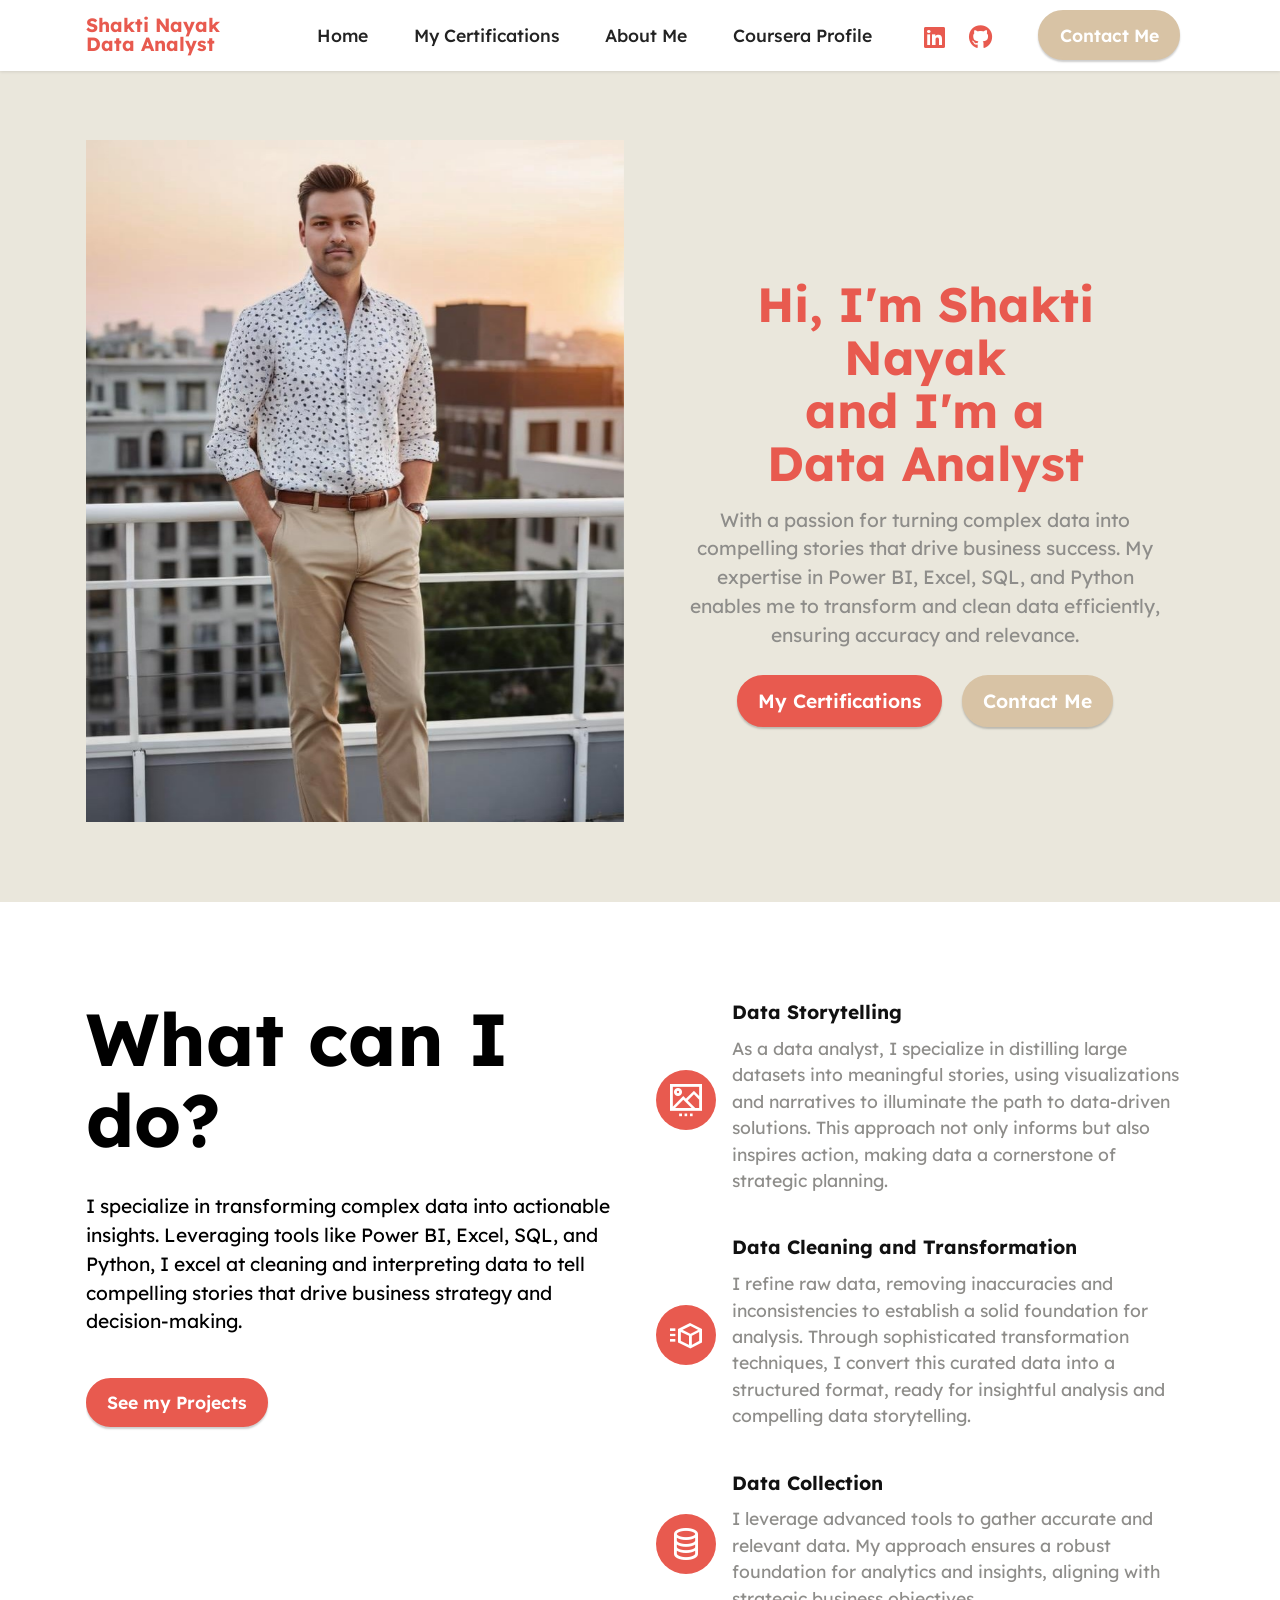
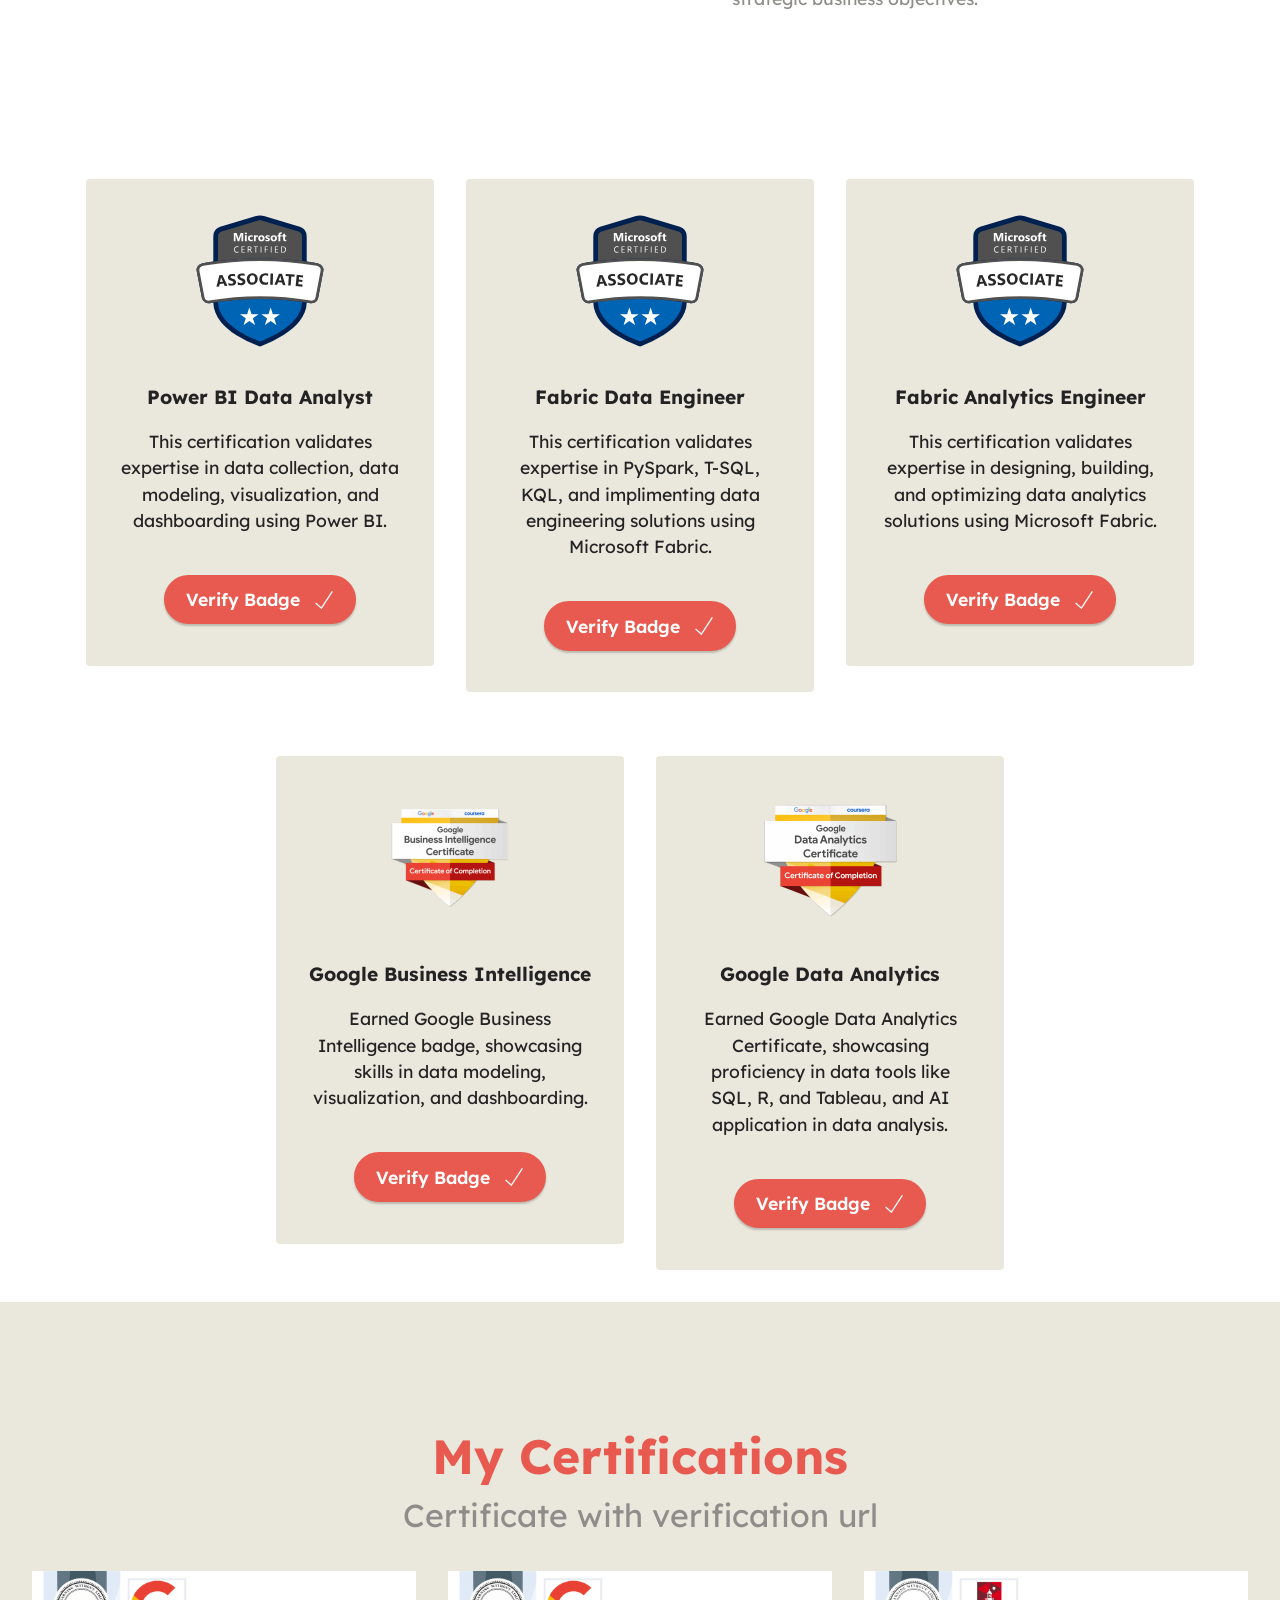
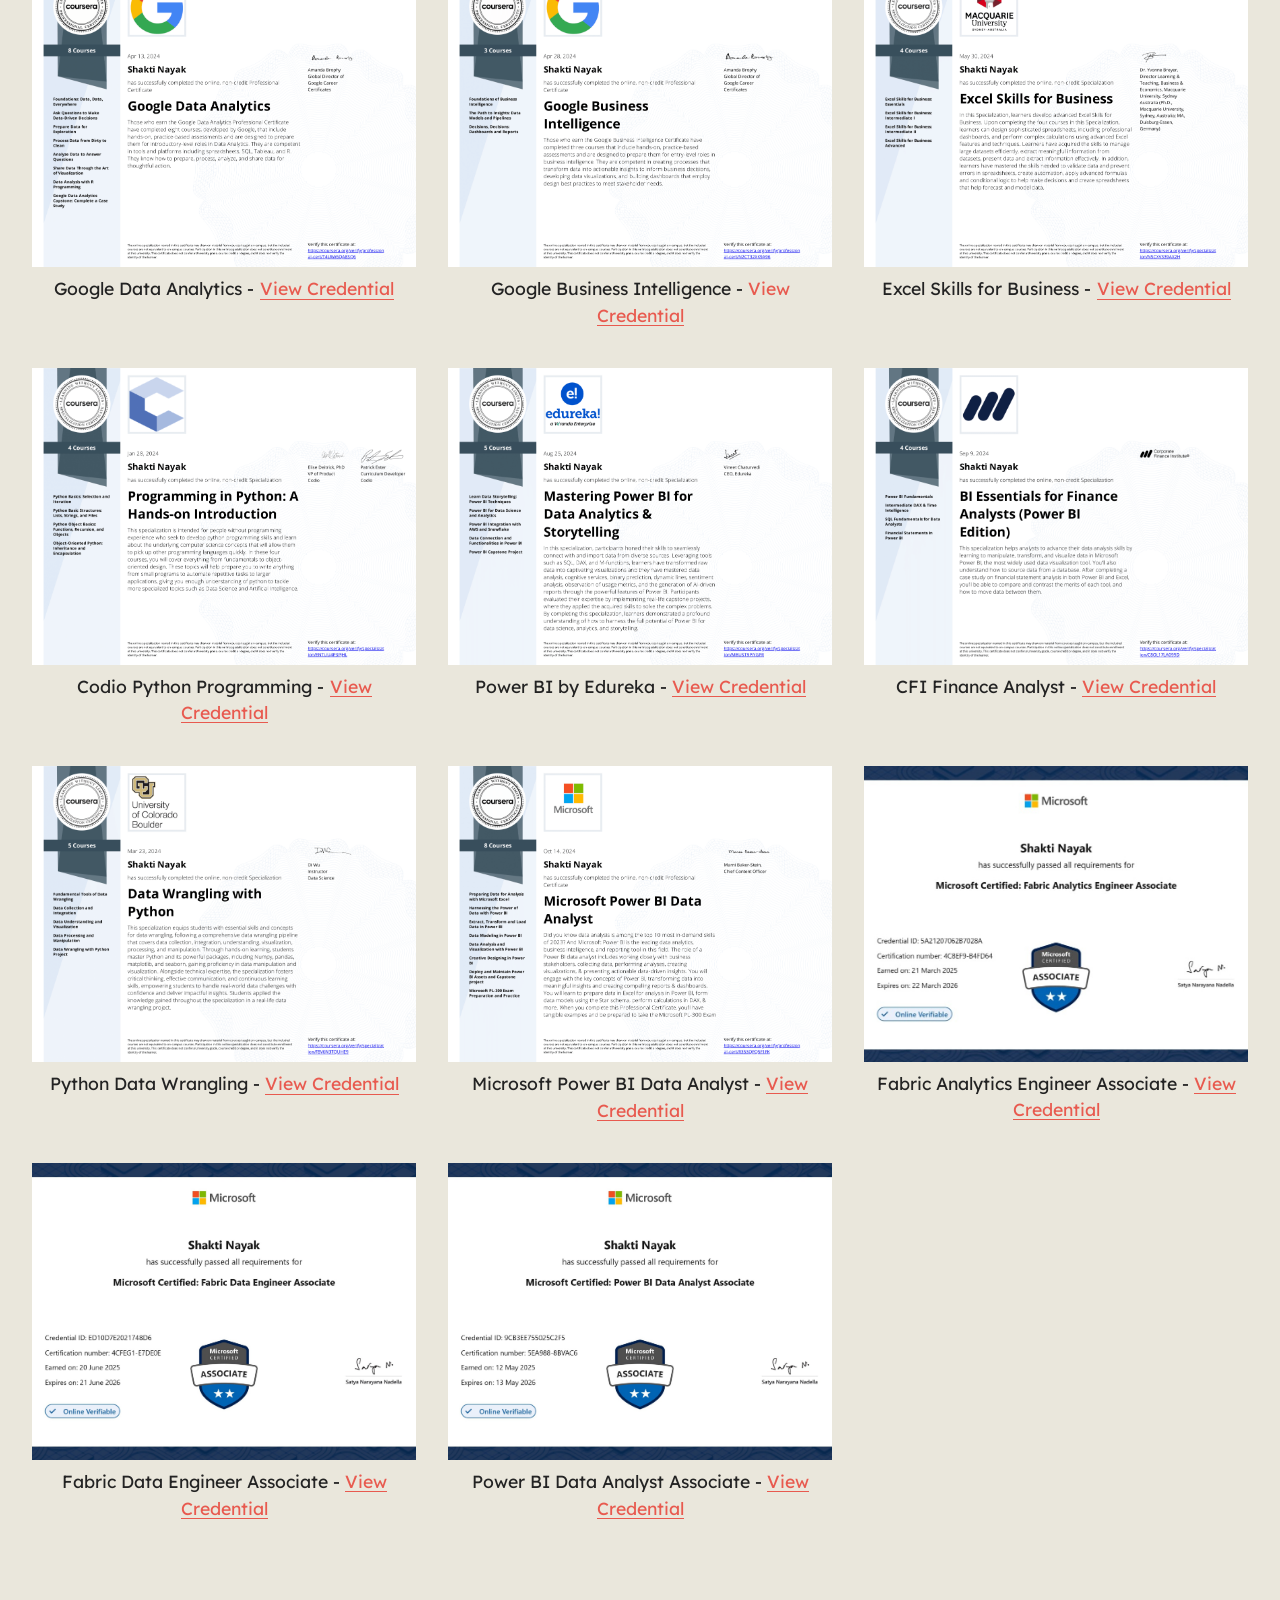
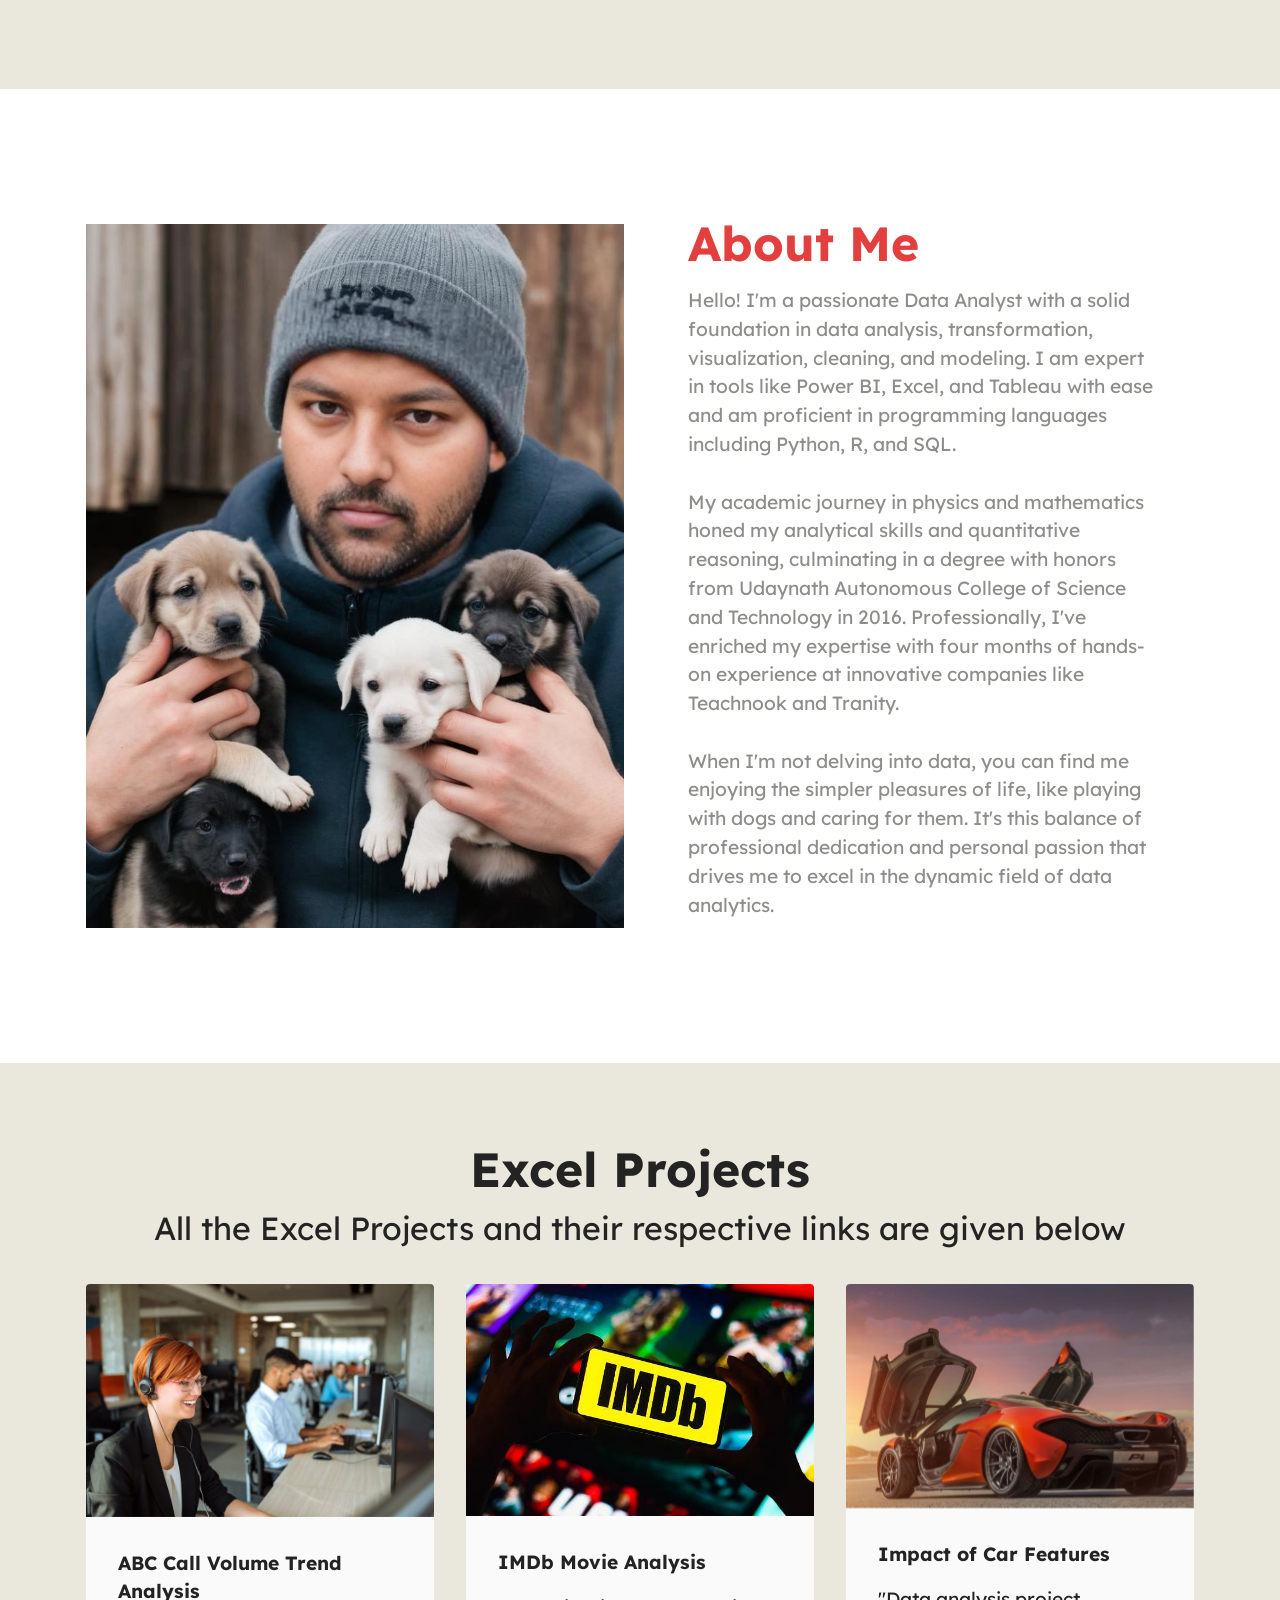
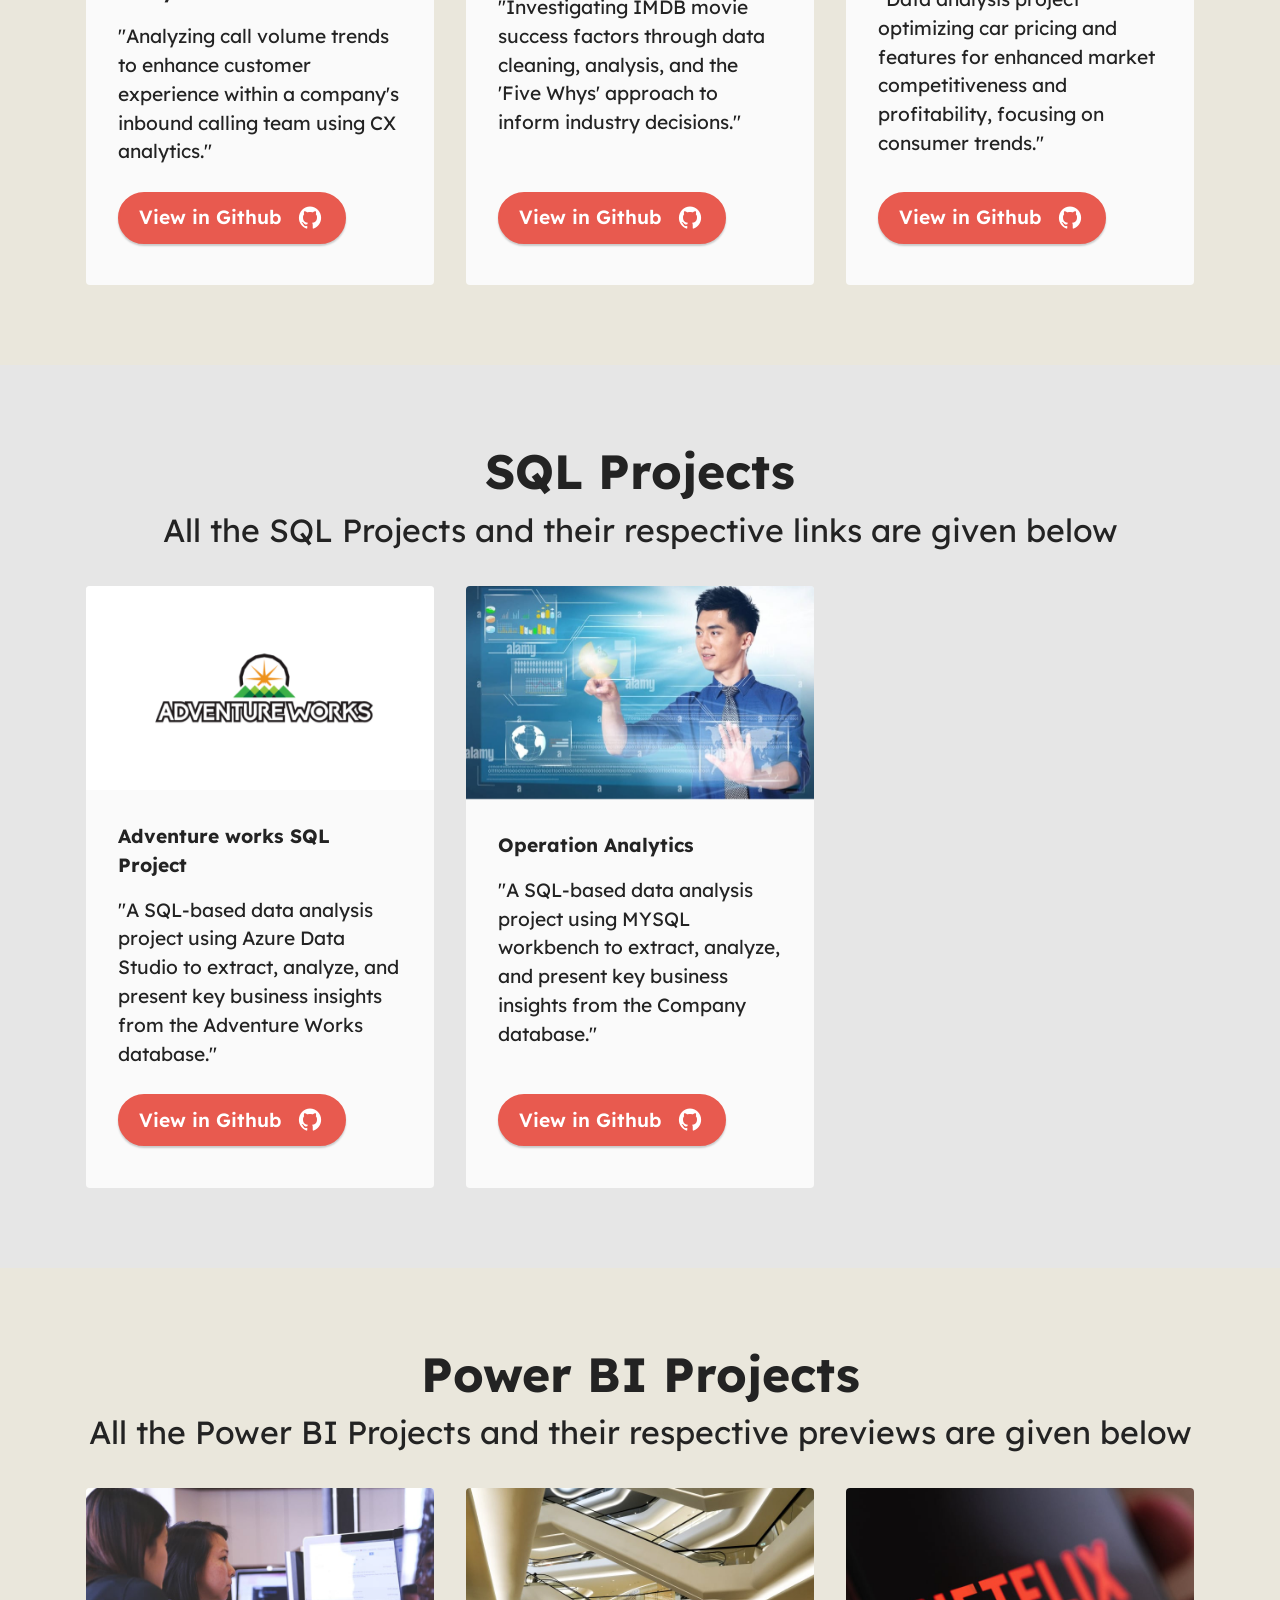
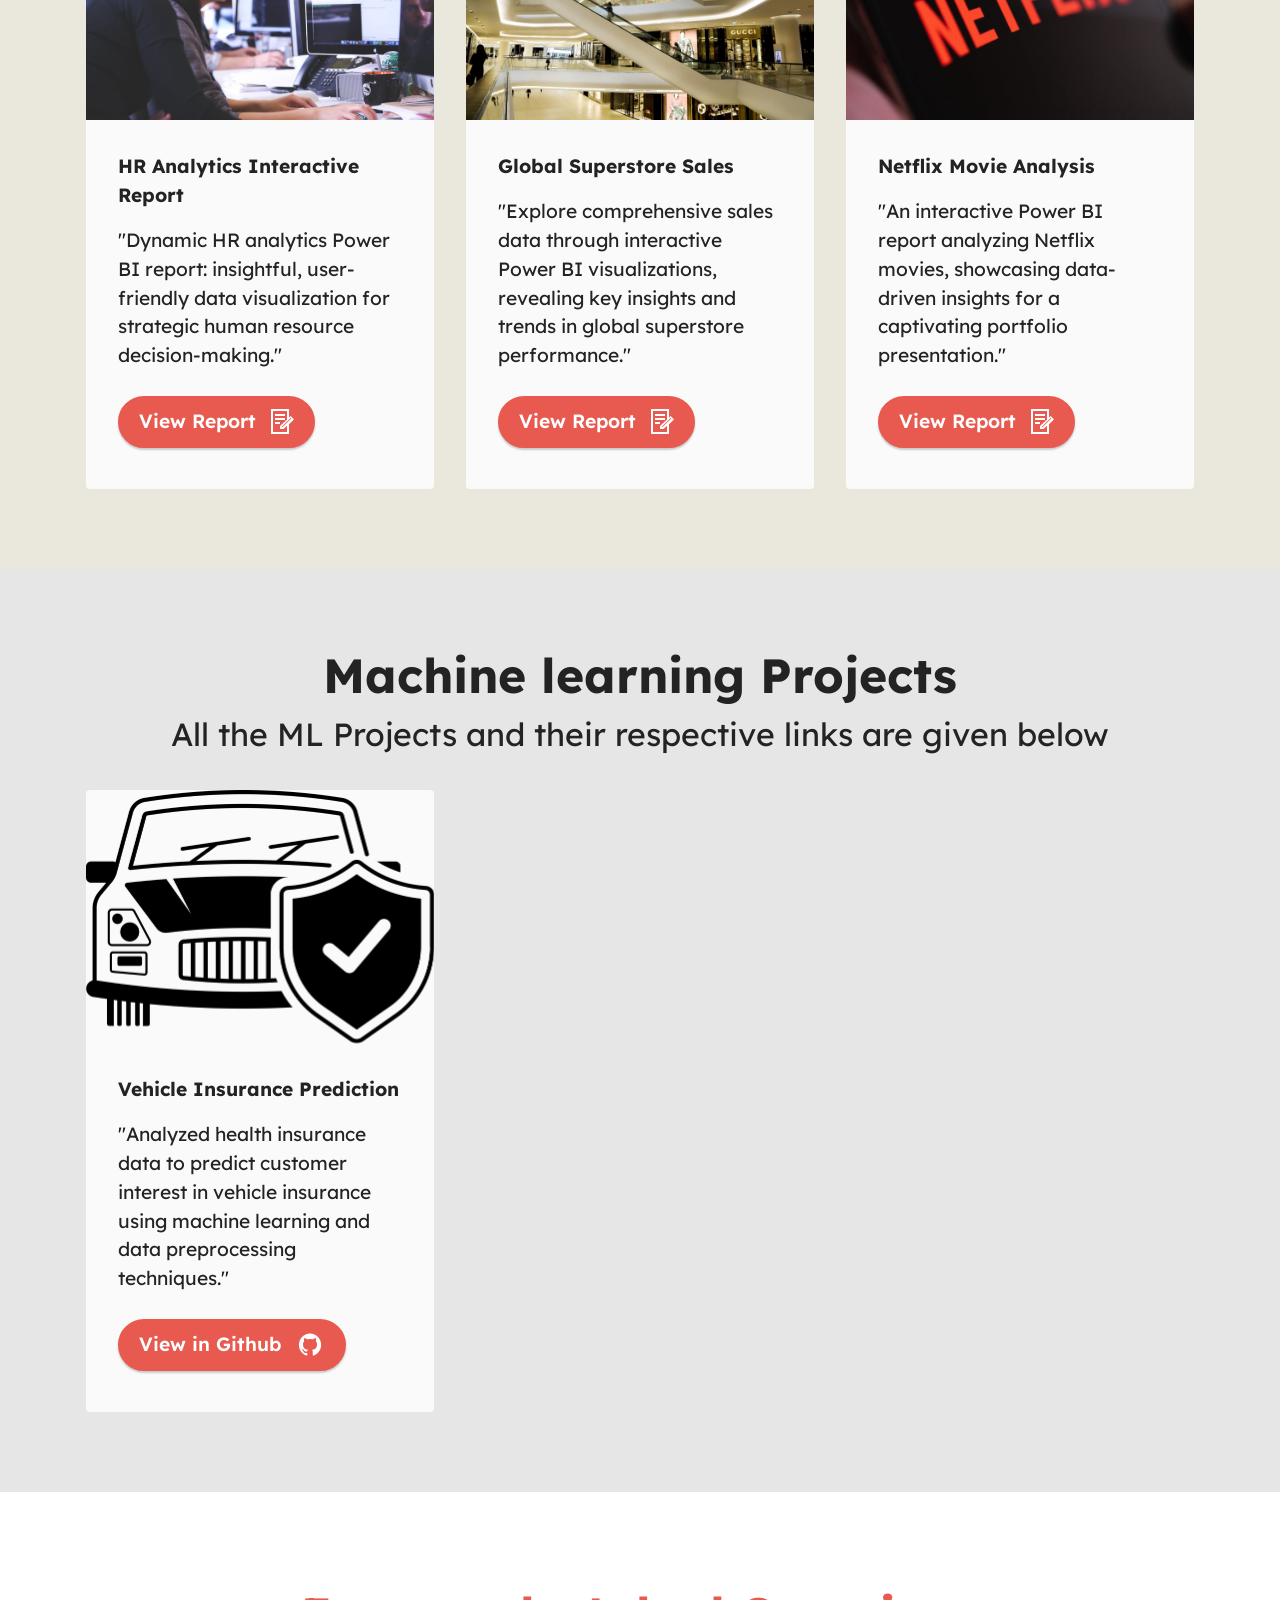
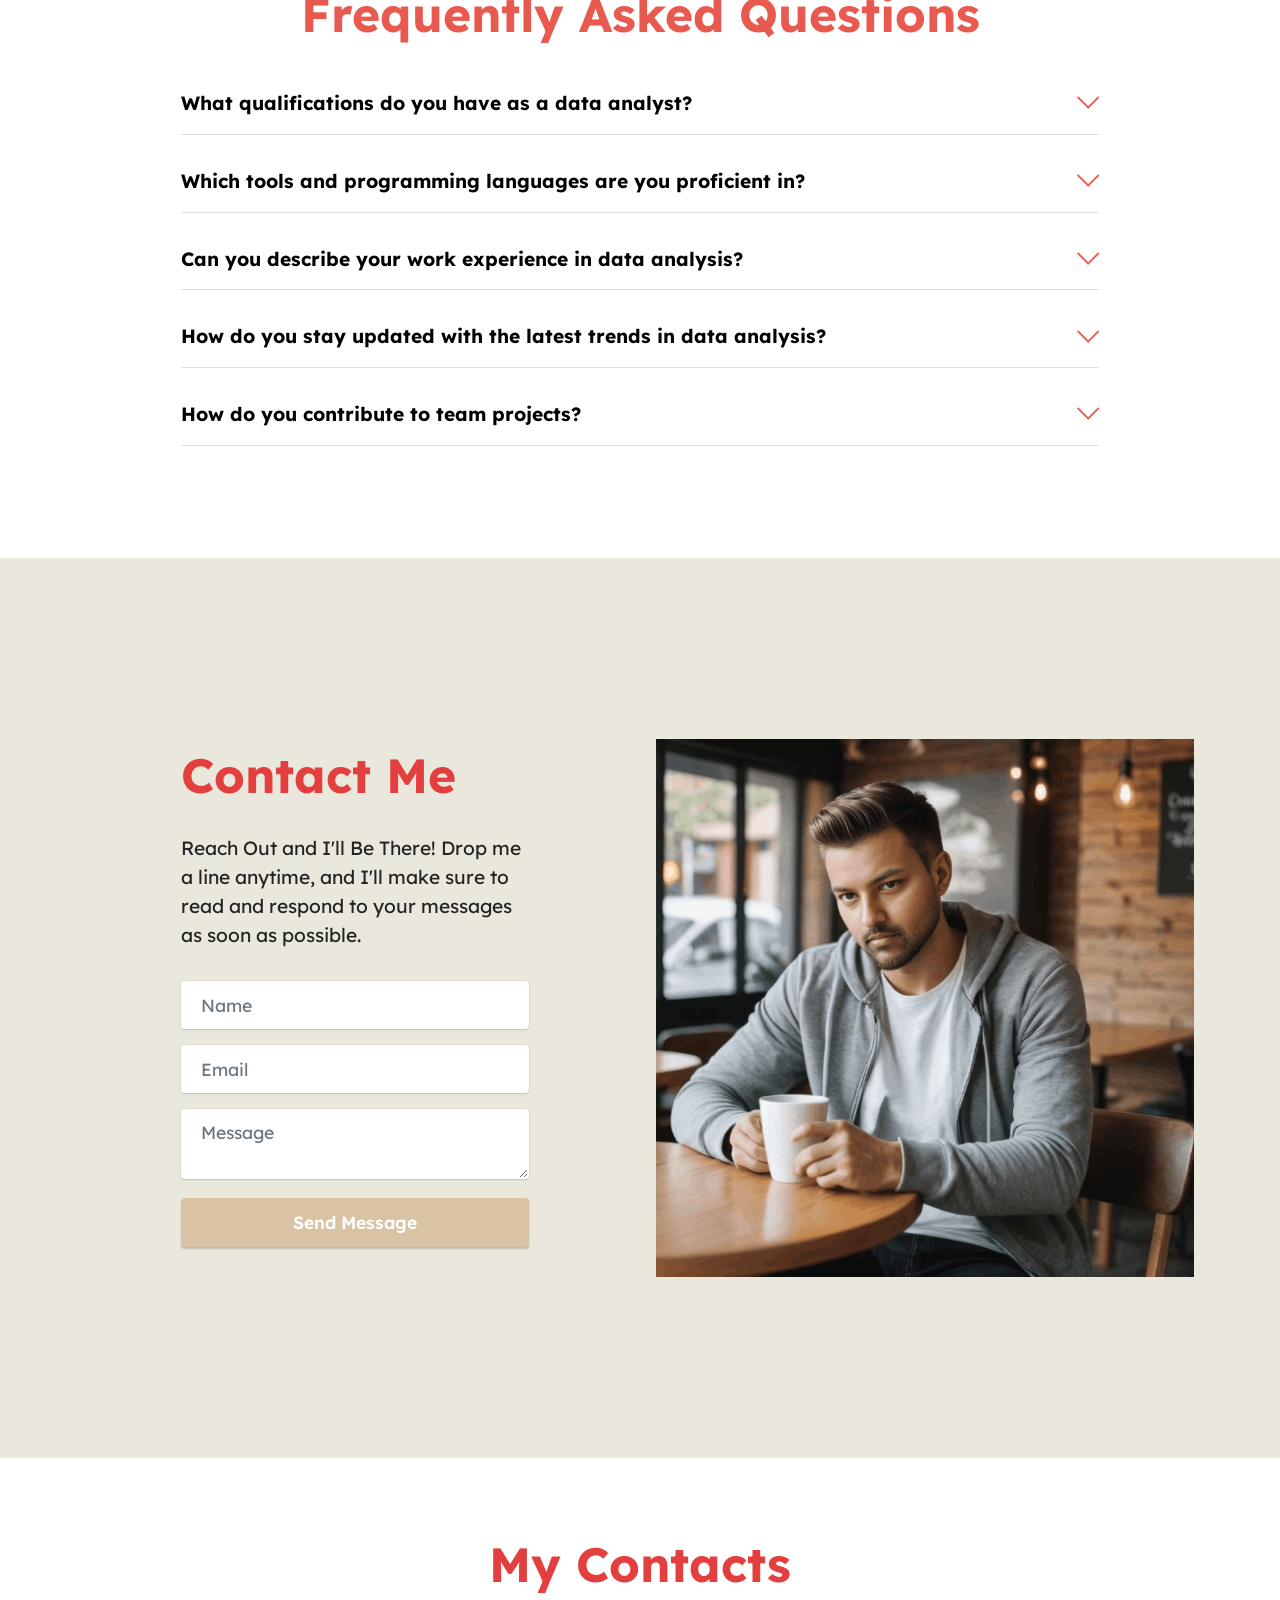
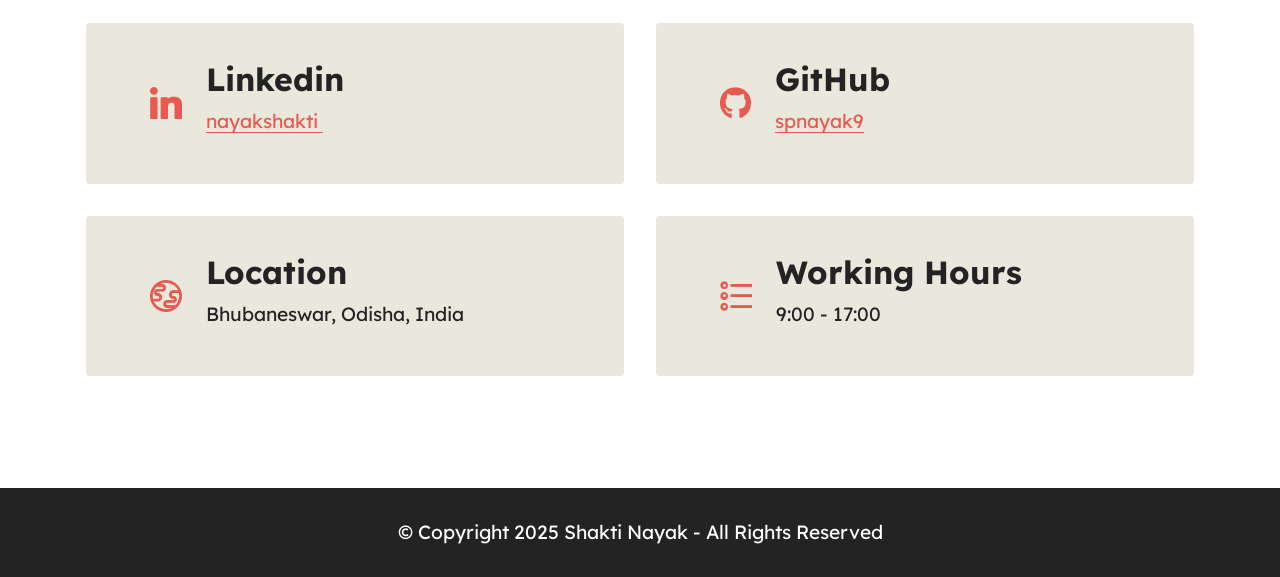
==== commit 9cbb31ab: "removed email" ====
--- a/index.html
+++ b/index.html
@@ -22,15 +22,13 @@
   <link rel="stylesheet" href="assets/web/assets/mobirise-icons2/mobirise2.css">
   <link rel="stylesheet" href="assets/web/assets/mobirise-icons/mobirise-icons.css">
   <link rel="stylesheet" href="assets/bootstrap/css/bootstrap.min.css">
-  <link rel="stylesheet" href="assets/bootstrap/css/bootstrap-grid.min.css">
-  <link rel="stylesheet" href="assets/bootstrap/css/bootstrap-reboot.min.css">
   <link rel="stylesheet" href="assets/animatecss/animate.css">
   <link rel="stylesheet" href="assets/dropdown/css/style.css">
   <link rel="stylesheet" href="assets/socicon/css/styles.css">
   <link rel="stylesheet" href="assets/theme/css/style.css">
   <link rel="preload" href="https://fonts.googleapis.com/css?family=Lexend:100,200,300,400,500,600,700,800,900&display=swap" as="style" onload="this.onload=null;this.rel='stylesheet'">
   <noscript><link rel="stylesheet" href="https://fonts.googleapis.com/css?family=Lexend:100,200,300,400,500,600,700,800,900&display=swap"></noscript>
-  <link rel="preload" as="style" href="assets/mobirise/css/mbr-additional.css?v=S9w5Xd"><link rel="stylesheet" href="assets/mobirise/css/mbr-additional.css?v=S9w5Xd" type="text/css">
+  <link rel="preload" as="style" href="assets/mobirise/css/mbr-additional.css?v=r5DjJa"><link rel="stylesheet" href="assets/mobirise/css/mbr-additional.css?v=r5DjJa" type="text/css">
 
   
   <!-- Google tag (gtag.js) -->
@@ -283,8 +281,8 @@
         </div>
         <div class="row mbr-gallery mt-4">
             <div class="col-12 col-md-6 col-lg-4 item gallery-image">
-                <div class="item-wrapper" data-toggle="modal" data-bs-toggle="modal" data-target="#uZ34DJVBgl-modal" data-bs-target="#uZ34DJVBgl-modal">
-                    <img class="w-100" src="assets/images/google-data-analytics-1-1139x880.png" alt="Google Data Analytics" data-slide-to="0" data-bs-slide-to="0" data-target="#lb-uZ34DJVBgl" data-bs-target="#lb-uZ34DJVBgl">
+                <div class="item-wrapper" data-toggle="modal" data-bs-toggle="modal" data-target="#v5W0x21nYx-modal" data-bs-target="#v5W0x21nYx-modal">
+                    <img class="w-100" src="assets/images/google-data-analytics-1-1139x880.png" alt="Google Data Analytics" data-slide-to="0" data-bs-slide-to="0" data-target="#lb-v5W0x21nYx" data-bs-target="#lb-v5W0x21nYx">
                     <div class="icon-wrapper">
                         <span class="mobi-mbri mobi-mbri-search mbr-iconfont mbr-iconfont-btn"></span>
                     </div>
@@ -302,8 +300,8 @@
                 <h6 class="mbr-item-subtitle mbr-fonts-style align-center mb-2 mt-2 display-4">Google Data Analytics -<strong> <a href="https://coursera.org/verify/professional-cert/T4LRW6QA8SQ6" class="text-primary" target="_blank" style="">View Credential</a></strong><br></h6>
             </div>
             <div class="col-12 col-md-6 col-lg-4 item gallery-image">
-                <div class="item-wrapper" data-toggle="modal" data-bs-toggle="modal" data-target="#uZ34DJVBgl-modal" data-bs-target="#uZ34DJVBgl-modal">
-                    <img class="w-100" src="assets/images/google-bi-1-1139x880.png" alt="Google Business Intelligence" data-slide-to="1" data-bs-slide-to="1" data-target="#lb-uZ34DJVBgl" data-bs-target="#lb-uZ34DJVBgl">
+                <div class="item-wrapper" data-toggle="modal" data-bs-toggle="modal" data-target="#v5W0x21nYx-modal" data-bs-target="#v5W0x21nYx-modal">
+                    <img class="w-100" src="assets/images/google-bi-1-1139x880.png" alt="Google Business Intelligence" data-slide-to="1" data-bs-slide-to="1" data-target="#lb-v5W0x21nYx" data-bs-target="#lb-v5W0x21nYx">
                     <div class="icon-wrapper">
                         <span class="mobi-mbri mobi-mbri-search mbr-iconfont mbr-iconfont-btn"></span>
                     </div>
@@ -311,8 +309,8 @@
                 <h6 class="mbr-item-subtitle mbr-fonts-style align-center mb-2 mt-2 display-4">Google Business Intelligence - <a href="https://coursera.org/verify/professional-cert/N2CT32XK9A96" class="text-primary" target="_blank" style="font-weight: normal;">View Credential</a></h6>
             </div>
             <div class="col-12 col-md-6 col-lg-4 item gallery-image">
-                <div class="item-wrapper" data-toggle="modal" data-bs-toggle="modal" data-target="#uZ34DJVBgl-modal" data-bs-target="#uZ34DJVBgl-modal">
-                    <img class="w-100" src="assets/images/excel-macquarie-1-1139x880.png" alt="Excel Skills for Business" data-slide-to="2" data-bs-slide-to="2" data-target="#lb-uZ34DJVBgl" data-bs-target="#lb-uZ34DJVBgl">
+                <div class="item-wrapper" data-toggle="modal" data-bs-toggle="modal" data-target="#v5W0x21nYx-modal" data-bs-target="#v5W0x21nYx-modal">
+                    <img class="w-100" src="assets/images/excel-macquarie-1-1139x880.png" alt="Excel Skills for Business" data-slide-to="2" data-bs-slide-to="2" data-target="#lb-v5W0x21nYx" data-bs-target="#lb-v5W0x21nYx">
                     <div class="icon-wrapper">
                         <span class="mobi-mbri mobi-mbri-search mbr-iconfont mbr-iconfont-btn"></span>
                     </div>
@@ -320,64 +318,64 @@
                 <h6 class="mbr-item-subtitle mbr-fonts-style align-center mb-2 mt-2 display-4">Excel Skills for Business -<strong> <a href="https://coursera.org/verify/specialization/N5CXV339AX2H" class="text-primary" target="_blank">View Credential</a></strong></h6>
             </div>
             <div class="col-12 col-md-6 col-lg-4 item gallery-image">
-                <div class="item-wrapper" data-toggle="modal" data-bs-toggle="modal" data-target="#uZ34DJVBgl-modal" data-bs-target="#uZ34DJVBgl-modal">
-                    <img class="w-100" src="assets/images/python-programming-codio-1-1139x880.png" alt="Codio Python Programming" data-slide-to="3" data-bs-slide-to="3" data-target="#lb-uZ34DJVBgl" data-bs-target="#lb-uZ34DJVBgl">
+                <div class="item-wrapper" data-toggle="modal" data-bs-toggle="modal" data-target="#v5W0x21nYx-modal" data-bs-target="#v5W0x21nYx-modal">
+                    <img class="w-100" src="assets/images/python-programming-codio-1-1139x880.png" alt="Codio Python Programming" data-slide-to="3" data-bs-slide-to="3" data-target="#lb-v5W0x21nYx" data-bs-target="#lb-v5W0x21nYx">
                     <div class="icon-wrapper">
                         <span class="mobi-mbri mobi-mbri-search mbr-iconfont mbr-iconfont-btn"></span>
                     </div>
                 </div>
                 <h6 class="mbr-item-subtitle mbr-fonts-style align-center mb-2 mt-2 display-4">Codio Python Programming -<strong> <a href="https://coursera.org/verify/specialization/ENTUU4P3PJHL" class="text-primary" target="_blank">View Credential</a></strong></h6>
             </div><div class="col-12 col-md-6 col-lg-4 item gallery-image">
-                <div class="item-wrapper" data-toggle="modal" data-bs-toggle="modal" data-target="#uZ34DJVBgl-modal" data-bs-target="#uZ34DJVBgl-modal">
-                    <img class="w-100" src="assets/images/power-bi-edureka-1-1139x880.png" alt="Power BI by Edureka" data-slide-to="4" data-bs-slide-to="4" data-target="#lb-uZ34DJVBgl" data-bs-target="#lb-uZ34DJVBgl">
+                <div class="item-wrapper" data-toggle="modal" data-bs-toggle="modal" data-target="#v5W0x21nYx-modal" data-bs-target="#v5W0x21nYx-modal">
+                    <img class="w-100" src="assets/images/power-bi-edureka-1-1139x880.png" alt="Power BI by Edureka" data-slide-to="4" data-bs-slide-to="4" data-target="#lb-v5W0x21nYx" data-bs-target="#lb-v5W0x21nYx">
                     <div class="icon-wrapper">
                         <span class="mobi-mbri mobi-mbri-search mbr-iconfont mbr-iconfont-btn"></span>
                     </div>
                 </div>
                 <h6 class="mbr-item-subtitle mbr-fonts-style align-center mb-2 mt-2 display-4">Power BI by Edureka - <a href="https://coursera.org/verify/specialization/MBUST9PIYGPR" class="text-primary" target="_blank">View Credential</a></h6>
             </div><div class="col-12 col-md-6 col-lg-4 item gallery-image">
-                <div class="item-wrapper" data-toggle="modal" data-bs-toggle="modal" data-target="#uZ34DJVBgl-modal" data-bs-target="#uZ34DJVBgl-modal">
-                    <img class="w-100" src="assets/images/finance-analyst-cfi-1-2200x1700.png" alt="CFI Finance Analyst" data-slide-to="5" data-bs-slide-to="5" data-target="#lb-uZ34DJVBgl" data-bs-target="#lb-uZ34DJVBgl">
+                <div class="item-wrapper" data-toggle="modal" data-bs-toggle="modal" data-target="#v5W0x21nYx-modal" data-bs-target="#v5W0x21nYx-modal">
+                    <img class="w-100" src="assets/images/finance-analyst-cfi-1-2200x1700.png" alt="CFI Finance Analyst" data-slide-to="5" data-bs-slide-to="5" data-target="#lb-v5W0x21nYx" data-bs-target="#lb-v5W0x21nYx">
                     <div class="icon-wrapper">
                         <span class="mobi-mbri mobi-mbri-search mbr-iconfont mbr-iconfont-btn"></span>
                     </div>
                 </div>
                 <h6 class="mbr-item-subtitle mbr-fonts-style align-center mb-2 mt-2 display-4">CFI Finance Analyst - <a href="https://coursera.org/verify/specialization/C8OL17LA099D" class="text-primary" target="_blank">View Credential</a></h6>
             </div><div class="col-12 col-md-6 col-lg-4 item gallery-image">
-                <div class="item-wrapper" data-toggle="modal" data-bs-toggle="modal" data-target="#uZ34DJVBgl-modal" data-bs-target="#uZ34DJVBgl-modal">
-                    <img class="w-100" src="assets/images/data-wrangling-with-python-1-2200x1700.png" alt="Python Data Wrangling" data-slide-to="6" data-bs-slide-to="6" data-target="#lb-uZ34DJVBgl" data-bs-target="#lb-uZ34DJVBgl">
+                <div class="item-wrapper" data-toggle="modal" data-bs-toggle="modal" data-target="#v5W0x21nYx-modal" data-bs-target="#v5W0x21nYx-modal">
+                    <img class="w-100" src="assets/images/data-wrangling-with-python-1-2200x1700.png" alt="Python Data Wrangling" data-slide-to="6" data-bs-slide-to="6" data-target="#lb-v5W0x21nYx" data-bs-target="#lb-v5W0x21nYx">
                     <div class="icon-wrapper">
                         <span class="mobi-mbri mobi-mbri-search mbr-iconfont mbr-iconfont-btn"></span>
                     </div>
                 </div>
                 <h6 class="mbr-item-subtitle mbr-fonts-style align-center mb-2 mt-2 display-4">Python Data Wrangling - <a href="https://coursera.org/verify/specialization/F8V6N3TQUHE9" class="text-primary" target="_blank">View Credential</a></h6>
             </div><div class="col-12 col-md-6 col-lg-4 item gallery-image">
-                <div class="item-wrapper" data-toggle="modal" data-bs-toggle="modal" data-target="#uZ34DJVBgl-modal" data-bs-target="#uZ34DJVBgl-modal">
-                    <img class="w-100" src="assets/images/microsoft-power-bi-data-analyst-1-1139x880.png" alt="Microsoft Power BI Data Analyst" data-slide-to="7" data-bs-slide-to="7" data-target="#lb-uZ34DJVBgl" data-bs-target="#lb-uZ34DJVBgl">
+                <div class="item-wrapper" data-toggle="modal" data-bs-toggle="modal" data-target="#v5W0x21nYx-modal" data-bs-target="#v5W0x21nYx-modal">
+                    <img class="w-100" src="assets/images/microsoft-power-bi-data-analyst-1-1139x880.png" alt="Microsoft Power BI Data Analyst" data-slide-to="7" data-bs-slide-to="7" data-target="#lb-v5W0x21nYx" data-bs-target="#lb-v5W0x21nYx">
                     <div class="icon-wrapper">
                         <span class="mobi-mbri mobi-mbri-search mbr-iconfont mbr-iconfont-btn"></span>
                     </div>
                 </div>
                 <h6 class="mbr-item-subtitle mbr-fonts-style align-center mb-2 mt-2 display-4">Microsoft Power BI Data Analyst - <a href="https://coursera.org/verify/professional-cert/R353QPQ5F1FK" class="text-primary" target="_blank">View Credential</a></h6>
             </div><div class="col-12 col-md-6 col-lg-4 item gallery-image">
-                <div class="item-wrapper" data-toggle="modal" data-bs-toggle="modal" data-target="#uZ34DJVBgl-modal" data-bs-target="#uZ34DJVBgl-modal">
-                    <img class="w-100" src="assets/images/fabric-analytics-engineer-pages-to-jpg-0001.jpg-4-1139x804.jpeg" alt="Microsoft Certified Fabric Analytics Engineer Associate" data-slide-to="8" data-bs-slide-to="8" data-target="#lb-uZ34DJVBgl" data-bs-target="#lb-uZ34DJVBgl">
+                <div class="item-wrapper" data-toggle="modal" data-bs-toggle="modal" data-target="#v5W0x21nYx-modal" data-bs-target="#v5W0x21nYx-modal">
+                    <img class="w-100" src="assets/images/fabric-analytics-engineer-pages-to-jpg-0001.jpg-4-1139x804.jpeg" alt="Microsoft Certified Fabric Analytics Engineer Associate" data-slide-to="8" data-bs-slide-to="8" data-target="#lb-v5W0x21nYx" data-bs-target="#lb-v5W0x21nYx">
                     <div class="icon-wrapper">
                         <span class="mobi-mbri mobi-mbri-search mbr-iconfont mbr-iconfont-btn"></span>
                     </div>
                 </div>
                 <h6 class="mbr-item-subtitle mbr-fonts-style align-center mb-2 mt-2 display-4">Fabric Analytics Engineer Associate - <a href="https://learn.microsoft.com/en-us/users/shaktinayak/credentials/5a21207062b7028a" class="text-primary" target="_blank">View Credential</a></h6>
             </div><div class="col-12 col-md-6 col-lg-4 item gallery-image">
-                <div class="item-wrapper" data-toggle="modal" data-bs-toggle="modal" data-target="#uZ34DJVBgl-modal" data-bs-target="#uZ34DJVBgl-modal">
-                    <img class="w-100" src="assets/images/fabric-data-engineer-page-0001.jpg-1-2479x1750.jpeg" alt="Microsoft Certified Fabric Data Engineer Associate" data-slide-to="9" data-bs-slide-to="9" data-target="#lb-uZ34DJVBgl" data-bs-target="#lb-uZ34DJVBgl">
+                <div class="item-wrapper" data-toggle="modal" data-bs-toggle="modal" data-target="#v5W0x21nYx-modal" data-bs-target="#v5W0x21nYx-modal">
+                    <img class="w-100" src="assets/images/fabric-data-engineer-page-0001.jpg-1-2479x1750.jpeg" alt="Microsoft Certified Fabric Data Engineer Associate" data-slide-to="9" data-bs-slide-to="9" data-target="#lb-v5W0x21nYx" data-bs-target="#lb-v5W0x21nYx">
                     <div class="icon-wrapper">
                         <span class="mobi-mbri mobi-mbri-search mbr-iconfont mbr-iconfont-btn"></span>
                     </div>
                 </div>
                 <h6 class="mbr-item-subtitle mbr-fonts-style align-center mb-2 mt-2 display-4">Fabric Data Engineer Associate - <a href="https://learn.microsoft.com/api/credentials/share/en-in/ShaktiNayak/ED10D7E2021748D6?sharingId=B8CA2D4A79406322" class="text-primary" target="_blank">View Credential</a></h6>
             </div><div class="col-12 col-md-6 col-lg-4 item gallery-image">
-                <div class="item-wrapper" data-toggle="modal" data-bs-toggle="modal" data-target="#uZ34DJVBgl-modal" data-bs-target="#uZ34DJVBgl-modal">
-                    <img class="w-100" src="assets/images/power-bi-data-analyst-page-0001.jpg-2479x1750.jpeg" alt="Microsoft Certified Power BI Data Analyst Associate" data-slide-to="10" data-bs-slide-to="10" data-target="#lb-uZ34DJVBgl" data-bs-target="#lb-uZ34DJVBgl">
+                <div class="item-wrapper" data-toggle="modal" data-bs-toggle="modal" data-target="#v5W0x21nYx-modal" data-bs-target="#v5W0x21nYx-modal">
+                    <img class="w-100" src="assets/images/power-bi-data-analyst-page-0001.jpg-2479x1750.jpeg" alt="Microsoft Certified Power BI Data Analyst Associate" data-slide-to="10" data-bs-slide-to="10" data-target="#lb-v5W0x21nYx" data-bs-target="#lb-v5W0x21nYx">
                     <div class="icon-wrapper">
                         <span class="mobi-mbri mobi-mbri-search mbr-iconfont mbr-iconfont-btn"></span>
                     </div>
@@ -386,11 +384,11 @@
             </div>
         </div>
 
-        <div class="modal mbr-slider" tabindex="-1" role="dialog" aria-hidden="true" id="uZ34DJVBgl-modal">
+        <div class="modal mbr-slider" tabindex="-1" role="dialog" aria-hidden="true" id="v5W0x21nYx-modal">
             <div class="modal-dialog" role="document">
                 <div class="modal-content">
                     <div class="modal-body">
-                        <div class="carousel slide carousel-fade" id="lb-uZ34DJVBgl" data-interval="5000" data-bs-interval="5000">
+                        <div class="carousel slide carousel-fade" id="lb-v5W0x21nYx" data-interval="5000" data-bs-interval="5000">
                             <div class="carousel-inner">
                                 <div class="carousel-item active">
                                     <img class="d-block w-100" src="assets/images/google-data-analytics-1-1139x880.png" alt="Mobirise Website Builder">
@@ -420,18 +418,18 @@
                                 </div>
                             </div>
                             <ol class="carousel-indicators">
-                                <li data-slide-to="0" data-bs-slide-to="0" class="active" data-target="#lb-uZ34DJVBgl" data-bs-target="#lb-uZ34DJVBgl"></li>
-                                <li data-slide-to="1" data-bs-slide-to="1" data-target="#lb-uZ34DJVBgl" data-bs-target="#lb-uZ34DJVBgl"></li>
-                                <li data-slide-to="2" data-bs-slide-to="2" data-target="#lb-uZ34DJVBgl" data-bs-target="#lb-uZ34DJVBgl"></li>
-                                <li data-slide-to="3" data-bs-slide-to="3" data-target="#lb-uZ34DJVBgl" data-bs-target="#lb-uZ34DJVBgl"></li><li data-slide-to="4" data-bs-slide-to="4" data-target="#lb-uZ34DJVBgl" data-bs-target="#lb-uZ34DJVBgl"></li><li data-slide-to="5" data-bs-slide-to="5" data-target="#lb-uZ34DJVBgl" data-bs-target="#lb-uZ34DJVBgl"></li><li data-slide-to="6" data-bs-slide-to="6" data-target="#lb-uZ34DJVBgl" data-bs-target="#lb-uZ34DJVBgl"></li><li data-slide-to="7" data-bs-slide-to="7" data-target="#lb-uZ34DJVBgl" data-bs-target="#lb-uZ34DJVBgl"></li><li data-slide-to="8" data-bs-slide-to="8" data-target="#lb-uZ34DJVBgl" data-bs-target="#lb-uZ34DJVBgl"></li><li data-slide-to="9" data-bs-slide-to="9" data-target="#lb-uZ34DJVBgl" data-bs-target="#lb-uZ34DJVBgl"></li><li data-slide-to="10" data-bs-slide-to="10" data-target="#lb-uZ34DJVBgl" data-bs-target="#lb-uZ34DJVBgl"></li>
+                                <li data-slide-to="0" data-bs-slide-to="0" class="active" data-target="#lb-v5W0x21nYx" data-bs-target="#lb-v5W0x21nYx"></li>
+                                <li data-slide-to="1" data-bs-slide-to="1" data-target="#lb-v5W0x21nYx" data-bs-target="#lb-v5W0x21nYx"></li>
+                                <li data-slide-to="2" data-bs-slide-to="2" data-target="#lb-v5W0x21nYx" data-bs-target="#lb-v5W0x21nYx"></li>
+                                <li data-slide-to="3" data-bs-slide-to="3" data-target="#lb-v5W0x21nYx" data-bs-target="#lb-v5W0x21nYx"></li><li data-slide-to="4" data-bs-slide-to="4" data-target="#lb-v5W0x21nYx" data-bs-target="#lb-v5W0x21nYx"></li><li data-slide-to="5" data-bs-slide-to="5" data-target="#lb-v5W0x21nYx" data-bs-target="#lb-v5W0x21nYx"></li><li data-slide-to="6" data-bs-slide-to="6" data-target="#lb-v5W0x21nYx" data-bs-target="#lb-v5W0x21nYx"></li><li data-slide-to="7" data-bs-slide-to="7" data-target="#lb-v5W0x21nYx" data-bs-target="#lb-v5W0x21nYx"></li><li data-slide-to="8" data-bs-slide-to="8" data-target="#lb-v5W0x21nYx" data-bs-target="#lb-v5W0x21nYx"></li><li data-slide-to="9" data-bs-slide-to="9" data-target="#lb-v5W0x21nYx" data-bs-target="#lb-v5W0x21nYx"></li><li data-slide-to="10" data-bs-slide-to="10" data-target="#lb-v5W0x21nYx" data-bs-target="#lb-v5W0x21nYx"></li>
                             </ol>
                             <a role="button" href="" class="close" data-dismiss="modal" data-bs-dismiss="modal" aria-label="Close">
                             </a>
-                            <a class="carousel-control-prev carousel-control" role="button" data-slide="prev" data-bs-slide="prev" href="#lb-uZ34DJVBgl">
+                            <a class="carousel-control-prev carousel-control" role="button" data-slide="prev" data-bs-slide="prev" href="#lb-v5W0x21nYx">
                                 <span class="mobi-mbri mobi-mbri-arrow-prev" aria-hidden="true"></span>
                                 <span class="sr-only visually-hidden">Previous</span>
                             </a>
-                            <a class="carousel-control-next carousel-control" role="button" data-slide="next" data-bs-slide="next" href="#lb-uZ34DJVBgl">
+                            <a class="carousel-control-next carousel-control" role="button" data-slide="next" data-bs-slide="next" href="#lb-v5W0x21nYx">
                                 <span class="mobi-mbri mobi-mbri-arrow-next" aria-hidden="true"></span>
                                 <span class="sr-only visually-hidden">Next</span>
                             </a>
@@ -964,7 +962,7 @@
         <div class="row content-wrapper justify-content-center">
             <div class="col-lg-4 offset-lg-1 mbr-form" data-form-type="formoid">
 <!--Formbuilder Form-->
-<form action="https://mobirise.eu/" method="POST" class="mbr-form form-with-styler" data-form-title="Form Name"><input type="hidden" name="email" data-form-email="true" value="xHNSXcDbh/X8omcMdDSIyZS+5Gtzn1Ipw3/UHJfoIRBg8gg6rE3wPV2B2W9lrz49HpZblRfAj8gEq2jLxv0fVtRKg9mWbTjVE9MEYT1Fa0893gfjf2NWrAM3Nau9wawe">
+<form action="https://mobirise.eu/" method="POST" class="mbr-form form-with-styler" data-form-title="Form Name"><input type="hidden" name="email" data-form-email="true" value="hsZUPXqzQV1lmXF6EXFoYZbrBEBNYoniGq4SbEV3DjTFSOIjMP68bjYAKhS9MntdoaA7+8kQvM9gj55n6qLfGzXxPUbJ2hswHu9kPfOxREcBNrlQyT/SzZd9ZV/fWdK4">
 <div class="row">
 <div hidden="hidden" data-form-alert="" class="alert alert-success col-12">Thanks for filling out the form!
 Your query is recorded!</div>
@@ -1026,13 +1024,11 @@
             <div class="card col-12 col-md-6">
                 <div class="card-wrapper">
                     <div class="image-wrapper">
-                        <span class="mbr-iconfont mobi-mbri-letter mobi-mbri"></span>
+                        <span class="mbr-iconfont fab fa-github"></span>
                     </div>
                     <div class="text-wrapper">
-                        <h6 class="card-title mbr-fonts-style mb-1 display-5">
-                            <strong>Email</strong>
-                        </h6>
-                        <p class="mbr-text mbr-fonts-style display-7"><a href="mailto:contact@shakti.work" class="text-primary">contact@shakti.work</a></p>
+                        <h6 class="card-title mbr-fonts-style mb-1 display-5"><strong>GitHub</strong></h6>
+                        <p class="mbr-text mbr-fonts-style display-7"><a href="https://github.com/spnayak9" class="text-primary" target="_blank">spnayak9</a></p>
                     </div>
                 </div>
             </div>
--- a/assets/web/assets/mobirise-icons2/mobirise2.css
+++ b/assets/web/assets/mobirise-icons2/mobirise2.css
@@ -0,0 +1,499 @@
+@font-face {
+  font-family: 'Moririse2';
+  font-display: swap;
+  src:  url('mobirise2.eot?f2bix4');
+  src:  url('mobirise2.eot?f2bix4#iefix') format('embedded-opentype'),
+    url('mobirise2.woff2?f2bix4') format('woff2'),
+    url('mobirise2.woff?f2bix4') format('woff'),
+    url('mobirise2.ttf?f2bix4') format('truetype'),
+    url('mobirise2.svg?f2bix4#mobirise2') format('svg');
+  font-weight: normal;
+  font-style: normal;
+}
+
+[class^="mobi-"], [class*=" mobi-"] {
+  /* use !important to prevent issues with browser extensions that change fonts */
+  font-family: 'Moririse2' !important;
+  speak: none;
+  font-style: normal;
+  font-weight: normal;
+  font-variant: normal;
+  text-transform: none;
+  line-height: 1;
+
+  /* Better Font Rendering =========== */
+  -webkit-font-smoothing: antialiased;
+  -moz-osx-font-smoothing: grayscale;
+}
+
+.mobi-mbri-add-submenu:before {
+  content: "\e900";
+}
+.mobi-mbri-alert:before {
+  content: "\e901";
+}
+.mobi-mbri-align-center:before {
+  content: "\e902";
+}
+.mobi-mbri-align-justify:before {
+  content: "\e903";
+}
+.mobi-mbri-align-left:before {
+  content: "\e904";
+}
+.mobi-mbri-align-right:before {
+  content: "\e905";
+}
+.mobi-mbri-android:before {
+  content: "\e906";
+}
+.mobi-mbri-apple:before {
+  content: "\e907";
+}
+.mobi-mbri-arrow-down:before {
+  content: "\e908";
+}
+.mobi-mbri-arrow-next:before {
+  content: "\e909";
+}
+.mobi-mbri-arrow-prev:before {
+  content: "\e90a";
+}
+.mobi-mbri-arrow-up:before {
+  content: "\e90b";
+}
+.mobi-mbri-bold:before {
+  content: "\e90c";
+}
+.mobi-mbri-bookmark:before {
+  content: "\e90d";
+}
+.mobi-mbri-bootstrap:before {
+  content: "\e90e";
+}
+.mobi-mbri-briefcase:before {
+  content: "\e90f";
+}
+.mobi-mbri-browse:before {
+  content: "\e910";
+}
+.mobi-mbri-bulleted-list:before {
+  content: "\e911";
+}
+.mobi-mbri-calendar:before {
+  content: "\e912";
+}
+.mobi-mbri-camera:before {
+  content: "\e913";
+}
+.mobi-mbri-cart-add:before {
+  content: "\e914";
+}
+.mobi-mbri-cart-full:before {
+  content: "\e915";
+}
+.mobi-mbri-cash:before {
+  content: "\e916";
+}
+.mobi-mbri-change-style:before {
+  content: "\e917";
+}
+.mobi-mbri-chat:before {
+  content: "\e918";
+}
+.mobi-mbri-clock:before {
+  content: "\e919";
+}
+.mobi-mbri-close:before {
+  content: "\e91a";
+}
+.mobi-mbri-cloud:before {
+  content: "\e91b";
+}
+.mobi-mbri-code:before {
+  content: "\e91c";
+}
+.mobi-mbri-contact-form:before {
+  content: "\e91d";
+}
+.mobi-mbri-credit-card:before {
+  content: "\e91e";
+}
+.mobi-mbri-cursor-click:before {
+  content: "\e91f";
+}
+.mobi-mbri-cust-feedback:before {
+  content: "\e920";
+}
+.mobi-mbri-database:before {
+  content: "\e921";
+}
+.mobi-mbri-delivery:before {
+  content: "\e922";
+}
+.mobi-mbri-desktop:before {
+  content: "\e923";
+}
+.mobi-mbri-devices:before {
+  content: "\e924";
+}
+.mobi-mbri-down:before {
+  content: "\e925";
+}
+.mobi-mbri-download-2:before {
+  content: "\e926";
+}
+.mobi-mbri-download:before {
+  content: "\e927";
+}
+.mobi-mbri-drag-n-drop-2:before {
+  content: "\e928";
+}
+.mobi-mbri-drag-n-drop:before {
+  content: "\e929";
+}
+.mobi-mbri-edit-2:before {
+  content: "\e92a";
+}
+.mobi-mbri-edit:before {
+  content: "\e92b";
+}
+.mobi-mbri-error:before {
+  content: "\e92c";
+}
+.mobi-mbri-extension:before {
+  content: "\e92d";
+}
+.mobi-mbri-features:before {
+  content: "\e92e";
+}
+.mobi-mbri-file:before {
+  content: "\e92f";
+}
+.mobi-mbri-flag:before {
+  content: "\e930";
+}
+.mobi-mbri-folder:before {
+  content: "\e931";
+}
+.mobi-mbri-gift:before {
+  content: "\e932";
+}
+.mobi-mbri-github:before {
+  content: "\e933";
+}
+.mobi-mbri-globe-2:before {
+  content: "\e934";
+}
+.mobi-mbri-globe:before {
+  content: "\e935";
+}
+.mobi-mbri-growing-chart:before {
+  content: "\e936";
+}
+.mobi-mbri-hearth:before {
+  content: "\e937";
+}
+.mobi-mbri-help:before {
+  content: "\e938";
+}
+.mobi-mbri-home:before {
+  content: "\e939";
+}
+.mobi-mbri-hot-cup:before {
+  content: "\e93a";
+}
+.mobi-mbri-idea:before {
+  content: "\e93b";
+}
+.mobi-mbri-image-gallery:before {
+  content: "\e93c";
+}
+.mobi-mbri-image-slider:before {
+  content: "\e93d";
+}
+.mobi-mbri-info:before {
+  content: "\e93e";
+}
+.mobi-mbri-italic:before {
+  content: "\e93f";
+}
+.mobi-mbri-key:before {
+  content: "\e940";
+}
+.mobi-mbri-laptop:before {
+  content: "\e941";
+}
+.mobi-mbri-layers:before {
+  content: "\e942";
+}
+.mobi-mbri-left-right:before {
+  content: "\e943";
+}
+.mobi-mbri-left:before {
+  content: "\e944";
+}
+.mobi-mbri-letter:before {
+  content: "\e945";
+}
+.mobi-mbri-like:before {
+  content: "\e946";
+}
+.mobi-mbri-link:before {
+  content: "\e947";
+}
+.mobi-mbri-lock:before {
+  content: "\e948";
+}
+.mobi-mbri-login:before {
+  content: "\e949";
+}
+.mobi-mbri-logout:before {
+  content: "\e94a";
+}
+.mobi-mbri-magic-stick:before {
+  content: "\e94b";
+}
+.mobi-mbri-map-pin:before {
+  content: "\e94c";
+}
+.mobi-mbri-menu:before {
+  content: "\e94d";
+}
+.mobi-mbri-mobile-2:before {
+  content: "\e94e";
+}
+.mobi-mbri-mobile-horizontal:before {
+  content: "\e94f";
+}
+.mobi-mbri-mobile:before {
+  content: "\e950";
+}
+.mobi-mbri-mobirise:before {
+  content: "\e951";
+}
+.mobi-mbri-more-horizontal:before {
+  content: "\e952";
+}
+.mobi-mbri-more-vertical:before {
+  content: "\e953";
+}
+.mobi-mbri-music:before {
+  content: "\e954";
+}
+.mobi-mbri-new-file:before {
+  content: "\e955";
+}
+.mobi-mbri-numbered-list:before {
+  content: "\e956";
+}
+.mobi-mbri-opened-folder:before {
+  content: "\e957";
+}
+.mobi-mbri-pages:before {
+  content: "\e958";
+}
+.mobi-mbri-paper-plane:before {
+  content: "\e959";
+}
+.mobi-mbri-paperclip:before {
+  content: "\e95a";
+}
+.mobi-mbri-phone:before {
+  content: "\e95b";
+}
+.mobi-mbri-photo:before {
+  content: "\e95c";
+}
+.mobi-mbri-photos:before {
+  content: "\e95d";
+}
+.mobi-mbri-pin:before {
+  content: "\e95e";
+}
+.mobi-mbri-play:before {
+  content: "\e95f";
+}
+.mobi-mbri-plus:before {
+  content: "\e960";
+}
+.mobi-mbri-preview:before {
+  content: "\e961";
+}
+.mobi-mbri-print:before {
+  content: "\e962";
+}
+.mobi-mbri-protect:before {
+  content: "\e963";
+}
+.mobi-mbri-question:before {
+  content: "\e964";
+}
+.mobi-mbri-quote-left:before {
+  content: "\e965";
+}
+.mobi-mbri-quote-right:before {
+  content: "\e966";
+}
+.mobi-mbri-redo:before {
+  content: "\e967";
+}
+.mobi-mbri-refresh:before {
+  content: "\e968";
+}
+.mobi-mbri-responsive-2:before {
+  content: "\e969";
+}
+.mobi-mbri-responsive:before {
+  content: "\e96a";
+}
+.mobi-mbri-right:before {
+  content: "\e96b";
+}
+.mobi-mbri-rocket:before {
+  content: "\e96c";
+}
+.mobi-mbri-sad-face:before {
+  content: "\e96d";
+}
+.mobi-mbri-sale:before {
+  content: "\e96e";
+}
+.mobi-mbri-save:before {
+  content: "\e96f";
+}
+.mobi-mbri-search:before {
+  content: "\e970";
+}
+.mobi-mbri-setting-2:before {
+  content: "\e971";
+}
+.mobi-mbri-setting-3:before {
+  content: "\e972";
+}
+.mobi-mbri-setting:before {
+  content: "\e973";
+}
+.mobi-mbri-share:before {
+  content: "\e974";
+}
+.mobi-mbri-shopping-bag:before {
+  content: "\e975";
+}
+.mobi-mbri-shopping-basket:before {
+  content: "\e976";
+}
+.mobi-mbri-shopping-cart:before {
+  content: "\e977";
+}
+.mobi-mbri-sites:before {
+  content: "\e978";
+}
+.mobi-mbri-smile-face:before {
+  content: "\e979";
+}
+.mobi-mbri-speed:before {
+  content: "\e97a";
+}
+.mobi-mbri-star:before {
+  content: "\e97b";
+}
+.mobi-mbri-success:before {
+  content: "\e97c";
+}
+.mobi-mbri-sun:before {
+  content: "\e97d";
+}
+.mobi-mbri-sun2:before {
+  content: "\e97e";
+}
+.mobi-mbri-tablet-vertical:before {
+  content: "\e97f";
+}
+.mobi-mbri-tablet:before {
+  content: "\e980";
+}
+.mobi-mbri-target:before {
+  content: "\e981";
+}
+.mobi-mbri-timer:before {
+  content: "\e982";
+}
+.mobi-mbri-to-ftp:before {
+  content: "\e983";
+}
+.mobi-mbri-to-local-drive:before {
+  content: "\e984";
+}
+.mobi-mbri-touch-swipe:before {
+  content: "\e985";
+}
+.mobi-mbri-touch:before {
+  content: "\e986";
+}
+.mobi-mbri-trash:before {
+  content: "\e987";
+}
+.mobi-mbri-underline:before {
+  content: "\e988";
+}
+.mobi-mbri-undo:before {
+  content: "\e989";
+}
+.mobi-mbri-unlink:before {
+  content: "\e98a";
+}
+.mobi-mbri-unlock:before {
+  content: "\e98b";
+}
+.mobi-mbri-up-down:before {
+  content: "\e98c";
+}
+.mobi-mbri-up:before {
+  content: "\e98d";
+}
+.mobi-mbri-update:before {
+  content: "\e98e";
+}
+.mobi-mbri-upload-2:before {
+  content: "\e98f";
+}
+.mobi-mbri-upload:before {
+  content: "\e990";
+}
+.mobi-mbri-user-2:before {
+  content: "\e991";
+}
+.mobi-mbri-user:before {
+  content: "\e992";
+}
+.mobi-mbri-users:before {
+  content: "\e993";
+}
+.mobi-mbri-video-play:before {
+  content: "\e994";
+}
+.mobi-mbri-video:before {
+  content: "\e995";
+}
+.mobi-mbri-watch:before {
+  content: "\e996";
+}
+.mobi-mbri-website-theme-2:before {
+  content: "\e997";
+}
+.mobi-mbri-website-theme:before {
+  content: "\e998";
+}
+.mobi-mbri-wifi:before {
+  content: "\e999";
+}
+.mobi-mbri-windows:before {
+  content: "\e99a";
+}
+.mobi-mbri-zoom-in:before {
+  content: "\e99b";
+}
+.mobi-mbri-zoom-out:before {
+  content: "\e99c";
+}
--- a/assets/web/assets/mobirise-icons/mobirise-icons.css
+++ b/assets/web/assets/mobirise-icons/mobirise-icons.css
@@ -0,0 +1,478 @@
+@font-face {
+  font-family: 'MobiriseIcons';
+  src:  url('mobirise-icons.eot?spat4u');
+  src:  url('mobirise-icons.eot?spat4u#iefix') format('embedded-opentype'),
+    url('mobirise-icons.woff2?spat4u') format('woff2'),
+    url('mobirise-icons.woff?spat4u') format('woff'),
+    url('mobirise-icons.ttf?spat4u') format('truetype'),
+    url('mobirise-icons.svg?spat4u#MobiriseIcons') format('svg');
+  font-weight: normal;
+  font-style: normal;
+  font-display: swap;
+}
+
+[class^="mbri-"], [class*=" mbri-"] {
+  /* use !important to prevent issues with browser extensions that change fonts */
+  font-family: MobiriseIcons !important;
+  speak: none;
+  font-style: normal;
+  font-weight: normal;
+  font-variant: normal;
+  text-transform: none;
+  line-height: 1;
+
+  /* Better Font Rendering =========== */
+  -webkit-font-smoothing: antialiased;
+  -moz-osx-font-smoothing: grayscale;
+}
+
+.mbri-add-submenu:before {
+  content: "\e900";
+}
+.mbri-alert:before {
+  content: "\e901";
+}
+.mbri-align-center:before {
+  content: "\e902";
+}
+.mbri-align-justify:before {
+  content: "\e903";
+}
+.mbri-align-left:before {
+  content: "\e904";
+}
+.mbri-align-right:before {
+  content: "\e905";
+}
+.mbri-android:before {
+  content: "\e906";
+}
+.mbri-apple:before {
+  content: "\e907";
+}
+.mbri-arrow-down:before {
+  content: "\e908";
+}
+.mbri-arrow-next:before {
+  content: "\e909";
+}
+.mbri-arrow-prev:before {
+  content: "\e90a";
+}
+.mbri-arrow-up:before {
+  content: "\e90b";
+}
+.mbri-bold:before {
+  content: "\e90c";
+}
+.mbri-bookmark:before {
+  content: "\e90d";
+}
+.mbri-bootstrap:before {
+  content: "\e90e";
+}
+.mbri-briefcase:before {
+  content: "\e90f";
+}
+.mbri-browse:before {
+  content: "\e910";
+}
+.mbri-bulleted-list:before {
+  content: "\e911";
+}
+.mbri-calendar:before {
+  content: "\e912";
+}
+.mbri-camera:before {
+  content: "\e913";
+}
+.mbri-cart-add:before {
+  content: "\e914";
+}
+.mbri-cart-full:before {
+  content: "\e915";
+}
+.mbri-cash:before {
+  content: "\e916";
+}
+.mbri-change-style:before {
+  content: "\e917";
+}
+.mbri-chat:before {
+  content: "\e918";
+}
+.mbri-clock:before {
+  content: "\e919";
+}
+.mbri-close:before {
+  content: "\e91a";
+}
+.mbri-cloud:before {
+  content: "\e91b";
+}
+.mbri-code:before {
+  content: "\e91c";
+}
+.mbri-contact-form:before {
+  content: "\e91d";
+}
+.mbri-credit-card:before {
+  content: "\e91e";
+}
+.mbri-cursor-click:before {
+  content: "\e91f";
+}
+.mbri-cust-feedback:before {
+  content: "\e920";
+}
+.mbri-database:before {
+  content: "\e921";
+}
+.mbri-delivery:before {
+  content: "\e922";
+}
+.mbri-desktop:before {
+  content: "\e923";
+}
+.mbri-devices:before {
+  content: "\e924";
+}
+.mbri-down:before {
+  content: "\e925";
+}
+.mbri-download:before {
+  content: "\e989";
+}
+.mbri-drag-n-drop:before {
+  content: "\e927";
+}
+.mbri-drag-n-drop2:before {
+  content: "\e928";
+}
+.mbri-edit:before {
+  content: "\e929";
+}
+.mbri-edit2:before {
+  content: "\e92a";
+}
+.mbri-error:before {
+  content: "\e92b";
+}
+.mbri-extension:before {
+  content: "\e92c";
+}
+.mbri-features:before {
+  content: "\e92d";
+}
+.mbri-file:before {
+  content: "\e92e";
+}
+.mbri-flag:before {
+  content: "\e92f";
+}
+.mbri-folder:before {
+  content: "\e930";
+}
+.mbri-gift:before {
+  content: "\e931";
+}
+.mbri-github:before {
+  content: "\e932";
+}
+.mbri-globe:before {
+  content: "\e933";
+}
+.mbri-globe-2:before {
+  content: "\e934";
+}
+.mbri-growing-chart:before {
+  content: "\e935";
+}
+.mbri-hearth:before {
+  content: "\e936";
+}
+.mbri-help:before {
+  content: "\e937";
+}
+.mbri-home:before {
+  content: "\e938";
+}
+.mbri-hot-cup:before {
+  content: "\e939";
+}
+.mbri-idea:before {
+  content: "\e93a";
+}
+.mbri-image-gallery:before {
+  content: "\e93b";
+}
+.mbri-image-slider:before {
+  content: "\e93c";
+}
+.mbri-info:before {
+  content: "\e93d";
+}
+.mbri-italic:before {
+  content: "\e93e";
+}
+.mbri-key:before {
+  content: "\e93f";
+}
+.mbri-laptop:before {
+  content: "\e940";
+}
+.mbri-layers:before {
+  content: "\e941";
+}
+.mbri-left-right:before {
+  content: "\e942";
+}
+.mbri-left:before {
+  content: "\e943";
+}
+.mbri-letter:before {
+  content: "\e944";
+}
+.mbri-like:before {
+  content: "\e945";
+}
+.mbri-link:before {
+  content: "\e946";
+}
+.mbri-lock:before {
+  content: "\e947";
+}
+.mbri-login:before {
+  content: "\e948";
+}
+.mbri-logout:before {
+  content: "\e949";
+}
+.mbri-magic-stick:before {
+  content: "\e94a";
+}
+.mbri-map-pin:before {
+  content: "\e94b";
+}
+.mbri-menu:before {
+  content: "\e94c";
+}
+.mbri-mobile:before {
+  content: "\e94d";
+}
+.mbri-mobile2:before {
+  content: "\e94e";
+}
+.mbri-mobirise:before {
+  content: "\e94f";
+}
+.mbri-more-horizontal:before {
+  content: "\e950";
+}
+.mbri-more-vertical:before {
+  content: "\e951";
+}
+.mbri-music:before {
+  content: "\e952";
+}
+.mbri-new-file:before {
+  content: "\e953";
+}
+.mbri-numbered-list:before {
+  content: "\e954";
+}
+.mbri-opened-folder:before {
+  content: "\e955";
+}
+.mbri-pages:before {
+  content: "\e956";
+}
+.mbri-paper-plane:before {
+  content: "\e957";
+}
+.mbri-paperclip:before {
+  content: "\e958";
+}
+.mbri-photo:before {
+  content: "\e959";
+}
+.mbri-photos:before {
+  content: "\e95a";
+}
+.mbri-pin:before {
+  content: "\e95b";
+}
+.mbri-play:before {
+  content: "\e95c";
+}
+.mbri-plus:before {
+  content: "\e95d";
+}
+.mbri-preview:before {
+  content: "\e95e";
+}
+.mbri-print:before {
+  content: "\e95f";
+}
+.mbri-protect:before {
+  content: "\e960";
+}
+.mbri-question:before {
+  content: "\e961";
+}
+.mbri-quote-left:before {
+  content: "\e962";
+}
+.mbri-quote-right:before {
+  content: "\e963";
+}
+.mbri-refresh:before {
+  content: "\e964";
+}
+.mbri-responsive:before {
+  content: "\e965";
+}
+.mbri-right:before {
+  content: "\e966";
+}
+.mbri-rocket:before {
+  content: "\e967";
+}
+.mbri-sad-face:before {
+  content: "\e968";
+}
+.mbri-sale:before {
+  content: "\e969";
+}
+.mbri-save:before {
+  content: "\e96a";
+}
+.mbri-search:before {
+  content: "\e96b";
+}
+.mbri-setting:before {
+  content: "\e96c";
+}
+.mbri-setting2:before {
+  content: "\e96d";
+}
+.mbri-setting3:before {
+  content: "\e96e";
+}
+.mbri-share:before {
+  content: "\e96f";
+}
+.mbri-shopping-bag:before {
+  content: "\e970";
+}
+.mbri-shopping-basket:before {
+  content: "\e971";
+}
+.mbri-shopping-cart:before {
+  content: "\e972";
+}
+.mbri-sites:before {
+  content: "\e973";
+}
+.mbri-smile-face:before {
+  content: "\e974";
+}
+.mbri-speed:before {
+  content: "\e975";
+}
+.mbri-star:before {
+  content: "\e976";
+}
+.mbri-success:before {
+  content: "\e977";
+}
+.mbri-sun:before {
+  content: "\e978";
+}
+.mbri-sun2:before {
+  content: "\e979";
+}
+.mbri-tablet:before {
+  content: "\e97a";
+}
+.mbri-tablet-vertical:before {
+  content: "\e97b";
+}
+.mbri-target:before {
+  content: "\e97c";
+}
+.mbri-timer:before {
+  content: "\e97d";
+}
+.mbri-to-ftp:before {
+  content: "\e97e";
+}
+.mbri-to-local-drive:before {
+  content: "\e97f";
+}
+.mbri-touch-swipe:before {
+  content: "\e980";
+}
+.mbri-touch:before {
+  content: "\e981";
+}
+.mbri-trash:before {
+  content: "\e982";
+}
+.mbri-underline:before {
+  content: "\e983";
+}
+.mbri-unlink:before {
+  content: "\e984";
+}
+.mbri-unlock:before {
+  content: "\e985";
+}
+.mbri-up-down:before {
+  content: "\e986";
+}
+.mbri-up:before {
+  content: "\e987";
+}
+.mbri-update:before {
+  content: "\e988";
+}
+.mbri-upload:before {
+ content: "\e926"; 
+}
+.mbri-user:before {
+  content: "\e98a";
+}
+.mbri-user2:before {
+  content: "\e98b";
+}
+.mbri-users:before {
+  content: "\e98c";
+}
+.mbri-video:before {
+  content: "\e98d";
+}
+.mbri-video-play:before {
+  content: "\e98e";
+}
+.mbri-watch:before {
+  content: "\e98f";
+}
+.mbri-website-theme:before {
+  content: "\e990";
+}
+.mbri-wifi:before {
+  content: "\e991";
+}
+.mbri-windows:before {
+  content: "\e992";
+}
+.mbri-zoom-out:before {
+  content: "\e993";
+}
+.mbri-redo:before {
+  content: "\e994";
+}
+.mbri-undo:before {
+  content: "\e995";
+}
--- a/assets/socicon/css/styles.css
+++ b/assets/socicon/css/styles.css
@@ -0,0 +1,940 @@
+@charset "UTF-8";
+
+@font-face {
+  font-family: 'Socicon';
+  src:  url('../fonts/socicon.eot');
+  src:  url('../fonts/socicon.eot?#iefix') format('embedded-opentype'),
+    url('../fonts/socicon.woff2') format('woff2'),
+    url('../fonts/socicon.ttf') format('truetype'),
+    url('../fonts/socicon.woff') format('woff'),
+    url('../fonts/socicon.svg#socicon') format('svg');
+  font-weight: normal;
+  font-style: normal;
+  font-display: swap;
+}
+
+[data-icon]:before {
+  font-family: "socicon" !important;
+  content: attr(data-icon);
+  font-style: normal !important;
+  font-weight: normal !important;
+  font-variant: normal !important;
+  text-transform: none !important;
+  speak: none;
+  line-height: 1;
+  -webkit-font-smoothing: antialiased;
+  -moz-osx-font-smoothing: grayscale;
+}
+
+[class^="socicon-"], [class*=" socicon-"] {
+  /* use !important to prevent issues with browser extensions that change fonts */
+  font-family: 'Socicon' !important;
+  speak: none;
+  font-style: normal;
+  font-weight: normal;
+  font-variant: normal;
+  text-transform: none;
+  line-height: 1;
+
+  /* Better Font Rendering =========== */
+  -webkit-font-smoothing: antialiased;
+  -moz-osx-font-smoothing: grayscale;
+}
+
+.socicon-500px:before {
+  content: "\e000";
+}
+.socicon-8tracks:before {
+  content: "\e001";
+}
+.socicon-airbnb:before {
+  content: "\e002";
+}
+.socicon-alliance:before {
+  content: "\e003";
+}
+.socicon-amazon:before {
+  content: "\e004";
+}
+.socicon-amplement:before {
+  content: "\e005";
+}
+.socicon-android:before {
+  content: "\e006";
+}
+.socicon-angellist:before {
+  content: "\e007";
+}
+.socicon-apple:before {
+  content: "\e008";
+}
+.socicon-appnet:before {
+  content: "\e009";
+}
+.socicon-baidu:before {
+  content: "\e00a";
+}
+.socicon-bandcamp:before {
+  content: "\e00b";
+}
+.socicon-battlenet:before {
+  content: "\e00c";
+}
+.socicon-mixer:before {
+  content: "\e00d";
+}
+.socicon-bebee:before {
+  content: "\e00e";
+}
+.socicon-bebo:before {
+  content: "\e00f";
+}
+.socicon-behance:before {
+  content: "\e010";
+}
+.socicon-blizzard:before {
+  content: "\e011";
+}
+.socicon-blogger:before {
+  content: "\e012";
+}
+.socicon-buffer:before {
+  content: "\e013";
+}
+.socicon-chrome:before {
+  content: "\e014";
+}
+.socicon-coderwall:before {
+  content: "\e015";
+}
+.socicon-curse:before {
+  content: "\e016";
+}
+.socicon-dailymotion:before {
+  content: "\e017";
+}
+.socicon-deezer:before {
+  content: "\e018";
+}
+.socicon-delicious:before {
+  content: "\e019";
+}
+.socicon-deviantart:before {
+  content: "\e01a";
+}
+.socicon-diablo:before {
+  content: "\e01b";
+}
+.socicon-digg:before {
+  content: "\e01c";
+}
+.socicon-discord:before {
+  content: "\e01d";
+}
+.socicon-disqus:before {
+  content: "\e01e";
+}
+.socicon-douban:before {
+  content: "\e01f";
+}
+.socicon-draugiem:before {
+  content: "\e020";
+}
+.socicon-dribbble:before {
+  content: "\e021";
+}
+.socicon-drupal:before {
+  content: "\e022";
+}
+.socicon-ebay:before {
+  content: "\e023";
+}
+.socicon-ello:before {
+  content: "\e024";
+}
+.socicon-endomodo:before {
+  content: "\e025";
+}
+.socicon-envato:before {
+  content: "\e026";
+}
+.socicon-etsy:before {
+  content: "\e027";
+}
+.socicon-facebook:before {
+  content: "\e028";
+}
+.socicon-feedburner:before {
+  content: "\e029";
+}
+.socicon-filmweb:before {
+  content: "\e02a";
+}
+.socicon-firefox:before {
+  content: "\e02b";
+}
+.socicon-flattr:before {
+  content: "\e02c";
+}
+.socicon-flickr:before {
+  content: "\e02d";
+}
+.socicon-formulr:before {
+  content: "\e02e";
+}
+.socicon-forrst:before {
+  content: "\e02f";
+}
+.socicon-foursquare:before {
+  content: "\e030";
+}
+.socicon-friendfeed:before {
+  content: "\e031";
+}
+.socicon-github:before {
+  content: "\e032";
+}
+.socicon-goodreads:before {
+  content: "\e033";
+}
+.socicon-google:before {
+  content: "\e034";
+}
+.socicon-googlescholar:before {
+  content: "\e035";
+}
+.socicon-googlegroups:before {
+  content: "\e036";
+}
+.socicon-googlephotos:before {
+  content: "\e037";
+}
+.socicon-googleplus:before {
+  content: "\e038";
+}
+.socicon-grooveshark:before {
+  content: "\e039";
+}
+.socicon-hackerrank:before {
+  content: "\e03a";
+}
+.socicon-hearthstone:before {
+  content: "\e03b";
+}
+.socicon-hellocoton:before {
+  content: "\e03c";
+}
+.socicon-heroes:before {
+  content: "\e03d";
+}
+.socicon-smashcast:before {
+  content: "\e03e";
+}
+.socicon-horde:before {
+  content: "\e03f";
+}
+.socicon-houzz:before {
+  content: "\e040";
+}
+.socicon-icq:before {
+  content: "\e041";
+}
+.socicon-identica:before {
+  content: "\e042";
+}
+.socicon-imdb:before {
+  content: "\e043";
+}
+.socicon-instagram:before {
+  content: "\e044";
+}
+.socicon-issuu:before {
+  content: "\e045";
+}
+.socicon-istock:before {
+  content: "\e046";
+}
+.socicon-itunes:before {
+  content: "\e047";
+}
+.socicon-keybase:before {
+  content: "\e048";
+}
+.socicon-lanyrd:before {
+  content: "\e049";
+}
+.socicon-lastfm:before {
+  content: "\e04a";
+}
+.socicon-line:before {
+  content: "\e04b";
+}
+.socicon-linkedin:before {
+  content: "\e04c";
+}
+.socicon-livejournal:before {
+  content: "\e04d";
+}
+.socicon-lyft:before {
+  content: "\e04e";
+}
+.socicon-macos:before {
+  content: "\e04f";
+}
+.socicon-mail:before {
+  content: "\e050";
+}
+.socicon-medium:before {
+  content: "\e051";
+}
+.socicon-meetup:before {
+  content: "\e052";
+}
+.socicon-mixcloud:before {
+  content: "\e053";
+}
+.socicon-modelmayhem:before {
+  content: "\e054";
+}
+.socicon-mumble:before {
+  content: "\e055";
+}
+.socicon-myspace:before {
+  content: "\e056";
+}
+.socicon-newsvine:before {
+  content: "\e057";
+}
+.socicon-nintendo:before {
+  content: "\e058";
+}
+.socicon-npm:before {
+  content: "\e059";
+}
+.socicon-odnoklassniki:before {
+  content: "\e05a";
+}
+.socicon-openid:before {
+  content: "\e05b";
+}
+.socicon-opera:before {
+  content: "\e05c";
+}
+.socicon-outlook:before {
+  content: "\e05d";
+}
+.socicon-overwatch:before {
+  content: "\e05e";
+}
+.socicon-patreon:before {
+  content: "\e05f";
+}
+.socicon-paypal:before {
+  content: "\e060";
+}
+.socicon-periscope:before {
+  content: "\e061";
+}
+.socicon-persona:before {
+  content: "\e062";
+}
+.socicon-pinterest:before {
+  content: "\e063";
+}
+.socicon-play:before {
+  content: "\e064";
+}
+.socicon-player:before {
+  content: "\e065";
+}
+.socicon-playstation:before {
+  content: "\e066";
+}
+.socicon-pocket:before {
+  content: "\e067";
+}
+.socicon-qq:before {
+  content: "\e068";
+}
+.socicon-quora:before {
+  content: "\e069";
+}
+.socicon-raidcall:before {
+  content: "\e06a";
+}
+.socicon-ravelry:before {
+  content: "\e06b";
+}
+.socicon-reddit:before {
+  content: "\e06c";
+}
+.socicon-renren:before {
+  content: "\e06d";
+}
+.socicon-researchgate:before {
+  content: "\e06e";
+}
+.socicon-residentadvisor:before {
+  content: "\e06f";
+}
+.socicon-reverbnation:before {
+  content: "\e070";
+}
+.socicon-rss:before {
+  content: "\e071";
+}
+.socicon-sharethis:before {
+  content: "\e072";
+}
+.socicon-skype:before {
+  content: "\e073";
+}
+.socicon-slideshare:before {
+  content: "\e074";
+}
+.socicon-smugmug:before {
+  content: "\e075";
+}
+.socicon-snapchat:before {
+  content: "\e076";
+}
+.socicon-songkick:before {
+  content: "\e077";
+}
+.socicon-soundcloud:before {
+  content: "\e078";
+}
+.socicon-spotify:before {
+  content: "\e079";
+}
+.socicon-stackexchange:before {
+  content: "\e07a";
+}
+.socicon-stackoverflow:before {
+  content: "\e07b";
+}
+.socicon-starcraft:before {
+  content: "\e07c";
+}
+.socicon-stayfriends:before {
+  content: "\e07d";
+}
+.socicon-steam:before {
+  content: "\e07e";
+}
+.socicon-storehouse:before {
+  content: "\e07f";
+}
+.socicon-strava:before {
+  content: "\e080";
+}
+.socicon-streamjar:before {
+  content: "\e081";
+}
+.socicon-stumbleupon:before {
+  content: "\e082";
+}
+.socicon-swarm:before {
+  content: "\e083";
+}
+.socicon-teamspeak:before {
+  content: "\e084";
+}
+.socicon-teamviewer:before {
+  content: "\e085";
+}
+.socicon-technorati:before {
+  content: "\e086";
+}
+.socicon-telegram:before {
+  content: "\e087";
+}
+.socicon-tripadvisor:before {
+  content: "\e088";
+}
+.socicon-tripit:before {
+  content: "\e089";
+}
+.socicon-triplej:before {
+  content: "\e08a";
+}
+.socicon-tumblr:before {
+  content: "\e08b";
+}
+.socicon-twitch:before {
+  content: "\e08c";
+}
+.socicon-twitter:before {
+  content: "\e08d";
+}
+.socicon-uber:before {
+  content: "\e08e";
+}
+.socicon-ventrilo:before {
+  content: "\e08f";
+}
+.socicon-viadeo:before {
+  content: "\e090";
+}
+.socicon-viber:before {
+  content: "\e091";
+}
+.socicon-viewbug:before {
+  content: "\e092";
+}
+.socicon-vimeo:before {
+  content: "\e093";
+}
+.socicon-vine:before {
+  content: "\e094";
+}
+.socicon-vkontakte:before {
+  content: "\e095";
+}
+.socicon-warcraft:before {
+  content: "\e096";
+}
+.socicon-wechat:before {
+  content: "\e097";
+}
+.socicon-weibo:before {
+  content: "\e098";
+}
+.socicon-whatsapp:before {
+  content: "\e099";
+}
+.socicon-wikipedia:before {
+  content: "\e09a";
+}
+.socicon-windows:before {
+  content: "\e09b";
+}
+.socicon-wordpress:before {
+  content: "\e09c";
+}
+.socicon-wykop:before {
+  content: "\e09d";
+}
+.socicon-xbox:before {
+  content: "\e09e";
+}
+.socicon-xing:before {
+  content: "\e09f";
+}
+.socicon-yahoo:before {
+  content: "\e0a0";
+}
+.socicon-yammer:before {
+  content: "\e0a1";
+}
+.socicon-yandex:before {
+  content: "\e0a2";
+}
+.socicon-yelp:before {
+  content: "\e0a3";
+}
+.socicon-younow:before {
+  content: "\e0a4";
+}
+.socicon-youtube:before {
+  content: "\e0a5";
+}
+.socicon-zapier:before {
+  content: "\e0a6";
+}
+.socicon-zerply:before {
+  content: "\e0a7";
+}
+.socicon-zomato:before {
+  content: "\e0a8";
+}
+.socicon-zynga:before {
+  content: "\e0a9";
+}
+.socicon-bluesky:before {
+  content: "\e0aa";
+}
+.socicon-threads:before {
+  content: "\e0ab";
+}
+.socicon-spreadshirt:before {
+  content: "\e901";
+}
+.socicon-gamejolt:before {
+  content: "\e902";
+}
+.socicon-trello:before {
+  content: "\e903";
+}
+.socicon-tunein:before {
+  content: "\e904";
+}
+.socicon-bloglovin:before {
+  content: "\e905";
+}
+.socicon-gamewisp:before {
+  content: "\e906";
+}
+.socicon-messenger:before {
+  content: "\e907";
+}
+.socicon-pandora:before {
+  content: "\e908";
+}
+.socicon-augment:before {
+  content: "\e909";
+}
+.socicon-bitbucket:before {
+  content: "\e90a";
+}
+.socicon-fyuse:before {
+  content: "\e90b";
+}
+.socicon-yt-gaming:before {
+  content: "\e90c";
+}
+.socicon-sketchfab:before {
+  content: "\e90d";
+}
+.socicon-mobcrush:before {
+  content: "\e90e";
+}
+.socicon-microsoft:before {
+  content: "\e90f";
+}
+.socicon-realtor:before {
+  content: "\e910";
+}
+.socicon-tidal:before {
+  content: "\e911";
+}
+.socicon-qobuz:before {
+  content: "\e912";
+}
+.socicon-natgeo:before {
+  content: "\e913";
+}
+.socicon-mastodon:before {
+  content: "\e914";
+}
+.socicon-unsplash:before {
+  content: "\e915";
+}
+.socicon-homeadvisor:before {
+  content: "\e916";
+}
+.socicon-angieslist:before {
+  content: "\e917";
+}
+.socicon-codepen:before {
+  content: "\e918";
+}
+.socicon-slack:before {
+  content: "\e919";
+}
+.socicon-openaigym:before {
+  content: "\e91a";
+}
+.socicon-logmein:before {
+  content: "\e91b";
+}
+.socicon-fiverr:before {
+  content: "\e91c";
+}
+.socicon-gotomeeting:before {
+  content: "\e91d";
+}
+.socicon-aliexpress:before {
+  content: "\e91e";
+}
+.socicon-guru:before {
+  content: "\e91f";
+}
+.socicon-appstore:before {
+  content: "\e920";
+}
+.socicon-homes:before {
+  content: "\e921";
+}
+.socicon-zoom:before {
+  content: "\e922";
+}
+.socicon-alibaba:before {
+  content: "\e923";
+}
+.socicon-craigslist:before {
+  content: "\e924";
+}
+.socicon-wix:before {
+  content: "\e925";
+}
+.socicon-redfin:before {
+  content: "\e926";
+}
+.socicon-googlecalendar:before {
+  content: "\e927";
+}
+.socicon-shopify:before {
+  content: "\e928";
+}
+.socicon-freelancer:before {
+  content: "\e929";
+}
+.socicon-seedrs:before {
+  content: "\e92a";
+}
+.socicon-bing:before {
+  content: "\e92b";
+}
+.socicon-doodle:before {
+  content: "\e92c";
+}
+.socicon-bonanza:before {
+  content: "\e92d";
+}
+.socicon-squarespace:before {
+  content: "\e92e";
+}
+.socicon-toptal:before {
+  content: "\e92f";
+}
+.socicon-gust:before {
+  content: "\e930";
+}
+.socicon-ask:before {
+  content: "\e931";
+}
+.socicon-trulia:before {
+  content: "\e932";
+}
+.socicon-loomly:before {
+  content: "\e933";
+}
+.socicon-ghost:before {
+  content: "\e934";
+}
+.socicon-upwork:before {
+  content: "\e935";
+}
+.socicon-fundable:before {
+  content: "\e936";
+}
+.socicon-booking:before {
+  content: "\e937";
+}
+.socicon-googlemaps:before {
+  content: "\e938";
+}
+.socicon-zillow:before {
+  content: "\e939";
+}
+.socicon-niconico:before {
+  content: "\e93a";
+}
+.socicon-toneden:before {
+  content: "\e93b";
+}
+.socicon-crunchbase:before {
+  content: "\e93c";
+}
+.socicon-homefy:before {
+  content: "\e93d";
+}
+.socicon-calendly:before {
+  content: "\e93e";
+}
+.socicon-livemaster:before {
+  content: "\e93f";
+}
+.socicon-udemy:before {
+  content: "\e940";
+}
+.socicon-codered:before {
+  content: "\e941";
+}
+.socicon-origin:before {
+  content: "\e942";
+}
+.socicon-nextdoor:before {
+  content: "\e943";
+}
+.socicon-portfolio:before {
+  content: "\e944";
+}
+.socicon-instructables:before {
+  content: "\e945";
+}
+.socicon-gitlab:before {
+  content: "\e946";
+}
+.socicon-hackernews:before {
+  content: "\e947";
+}
+.socicon-smashwords:before {
+  content: "\e948";
+}
+.socicon-kobo:before {
+  content: "\e949";
+}
+.socicon-bookbub:before {
+  content: "\e94a";
+}
+.socicon-mailru:before {
+  content: "\e94b";
+}
+.socicon-moddb:before {
+  content: "\e94c";
+}
+.socicon-indiedb:before {
+  content: "\e94d";
+}
+.socicon-traxsource:before {
+  content: "\e94e";
+}
+.socicon-gamefor:before {
+  content: "\e94f";
+}
+.socicon-pixiv:before {
+  content: "\e950";
+}
+.socicon-myanimelist:before {
+  content: "\e951";
+}
+.socicon-blackberry:before {
+  content: "\e952";
+}
+.socicon-wickr:before {
+  content: "\e953";
+}
+.socicon-spip:before {
+  content: "\e954";
+}
+.socicon-napster:before {
+  content: "\e955";
+}
+.socicon-beatport:before {
+  content: "\e956";
+}
+.socicon-hackerone:before {
+  content: "\e957";
+}
+.socicon-internet:before {
+  content: "\e958";
+}
+.socicon-ubuntu:before {
+  content: "\e959";
+}
+.socicon-artstation:before {
+  content: "\e95a";
+}
+.socicon-invision:before {
+  content: "\e95b";
+}
+.socicon-torial:before {
+  content: "\e95c";
+}
+.socicon-collectorz:before {
+  content: "\e95d";
+}
+.socicon-seenthis:before {
+  content: "\e95e";
+}
+.socicon-googleplaymusic:before {
+  content: "\e95f";
+}
+.socicon-debian:before {
+  content: "\e960";
+}
+.socicon-filmfreeway:before {
+  content: "\e961";
+}
+.socicon-gnome:before {
+  content: "\e962";
+}
+.socicon-itchio:before {
+  content: "\e963";
+}
+.socicon-jamendo:before {
+  content: "\e964";
+}
+.socicon-mix:before {
+  content: "\e965";
+}
+.socicon-sharepoint:before {
+  content: "\e966";
+}
+.socicon-tinder:before {
+  content: "\e967";
+}
+.socicon-windguru:before {
+  content: "\e968";
+}
+.socicon-cdbaby:before {
+  content: "\e969";
+}
+.socicon-elementaryos:before {
+  content: "\e96a";
+}
+.socicon-stage32:before {
+  content: "\e96b";
+}
+.socicon-tiktok:before {
+  content: "\e96c";
+}
+.socicon-gitter:before {
+  content: "\e96d";
+}
+.socicon-letterboxd:before {
+  content: "\e96e";
+}
+.socicon-threema:before {
+  content: "\e96f";
+}
+.socicon-splice:before {
+  content: "\e970";
+}
+.socicon-metapop:before {
+  content: "\e971";
+}
+.socicon-naver:before {
+  content: "\e972";
+}
+.socicon-remote:before {
+  content: "\e973";
+}
+.socicon-flipboard:before {
+  content: "\e974";
+}
+.socicon-googlehangouts:before {
+  content: "\e975";
+}
+.socicon-dlive:before {
+  content: "\e976";
+}
+.socicon-vsco:before {
+  content: "\e977";
+}
+.socicon-stitcher:before {
+  content: "\e978";
+}
+.socicon-avvo:before {
+  content: "\e979";
+}
+.socicon-redbubble:before {
+  content: "\e97a";
+}
+.socicon-society6:before {
+  content: "\e97b";
+}
+.socicon-zazzle:before {
+  content: "\e97c";
+}
+.socicon-eitaa:before {
+  content: "\e97d";
+}
+.socicon-soroush:before {
+  content: "\e97e";
+}
+.socicon-bale:before {
+  content: "\e97f";
+}
--- a/assets/mobirise/css/mbr-additional.css
+++ b/assets/mobirise/css/mbr-additional.css
@@ -701,6 +701,11 @@
 }
 a {
   transition: color 0.6s;
+}
+*:focus-visible {
+  outline: red solid 2px !important;
+  outline-offset: 2px !important;
+  transition: outline 0.2s ease-in-out;
 }
 .cid-sFF0ciwnEL {
   z-index: 1000;
--- a/assets/mobirise/css/mbr-additional.css
+++ b/assets/mobirise/css/mbr-additional.css
@@ -701,6 +701,11 @@
 }
 a {
   transition: color 0.6s;
+}
+*:focus-visible {
+  outline: red solid 2px !important;
+  outline-offset: 2px !important;
+  transition: outline 0.2s ease-in-out;
 }
 .cid-sFF0ciwnEL {
   z-index: 1000;
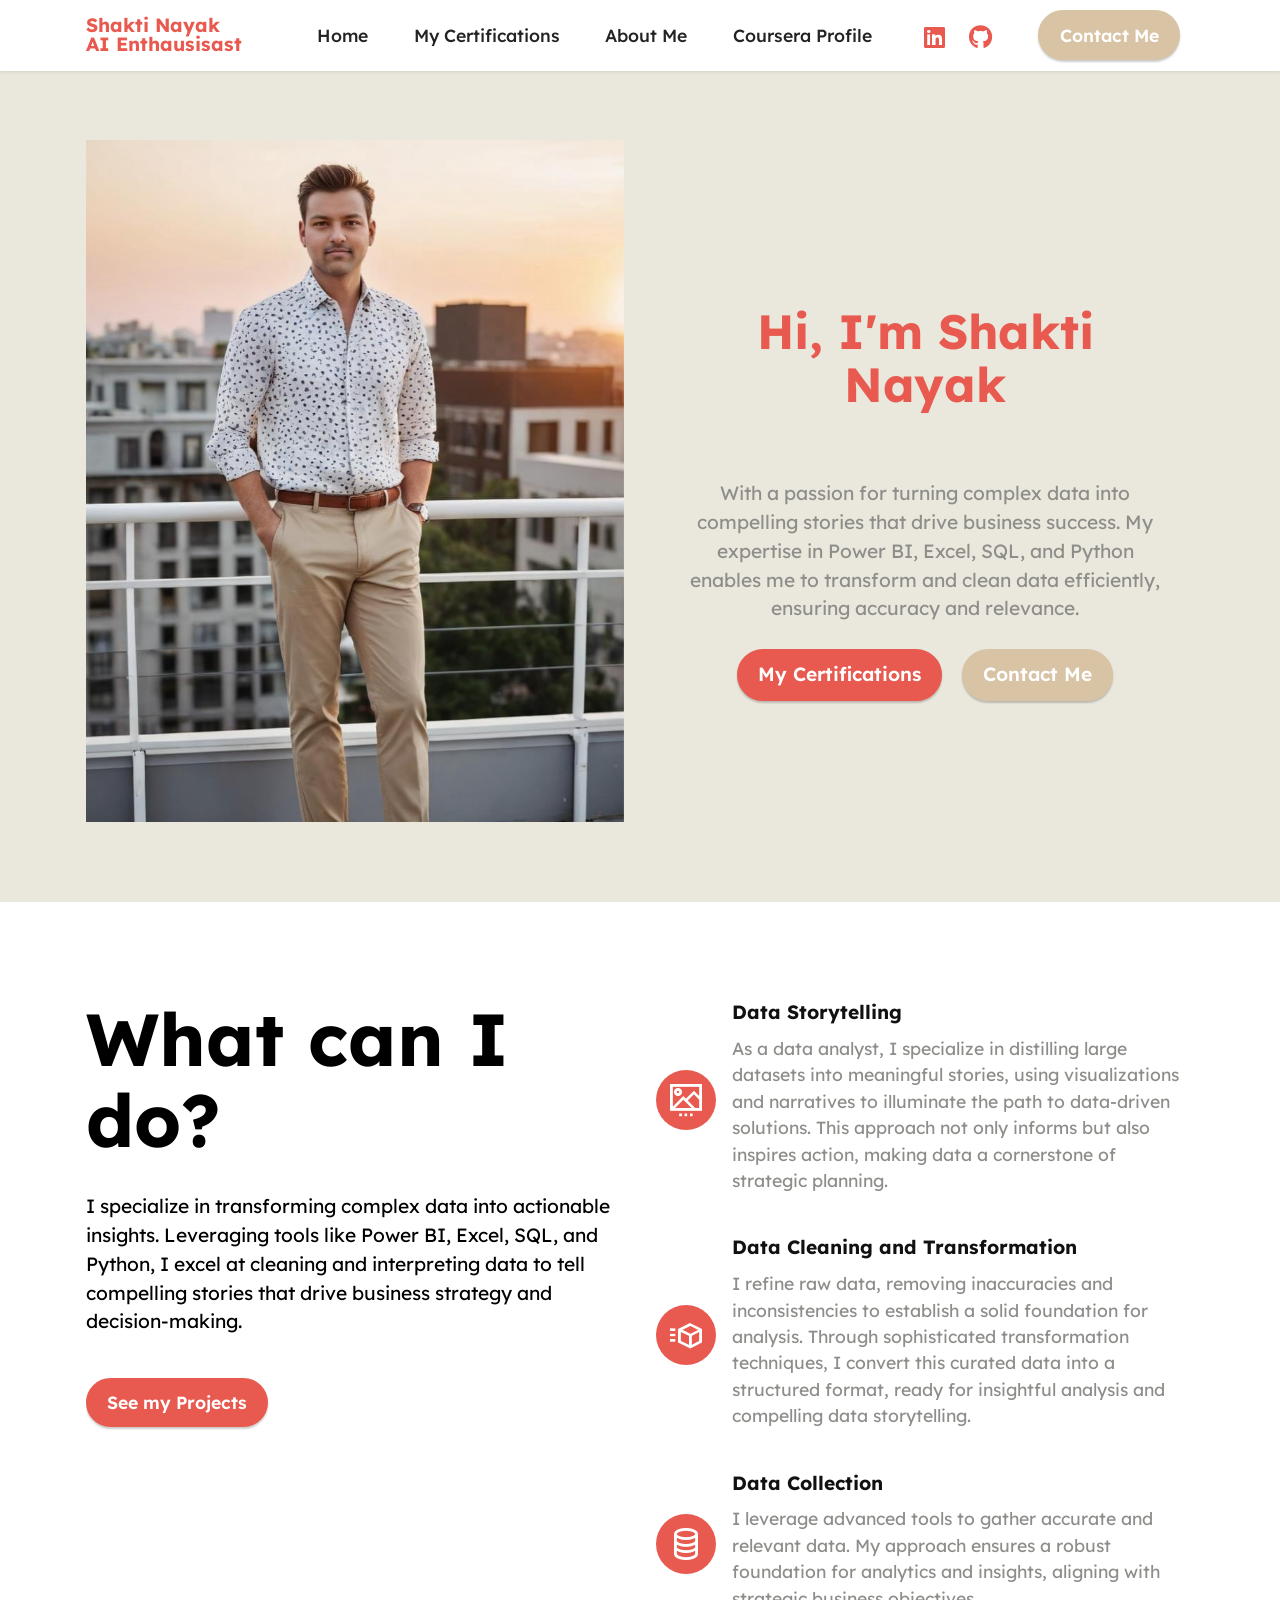
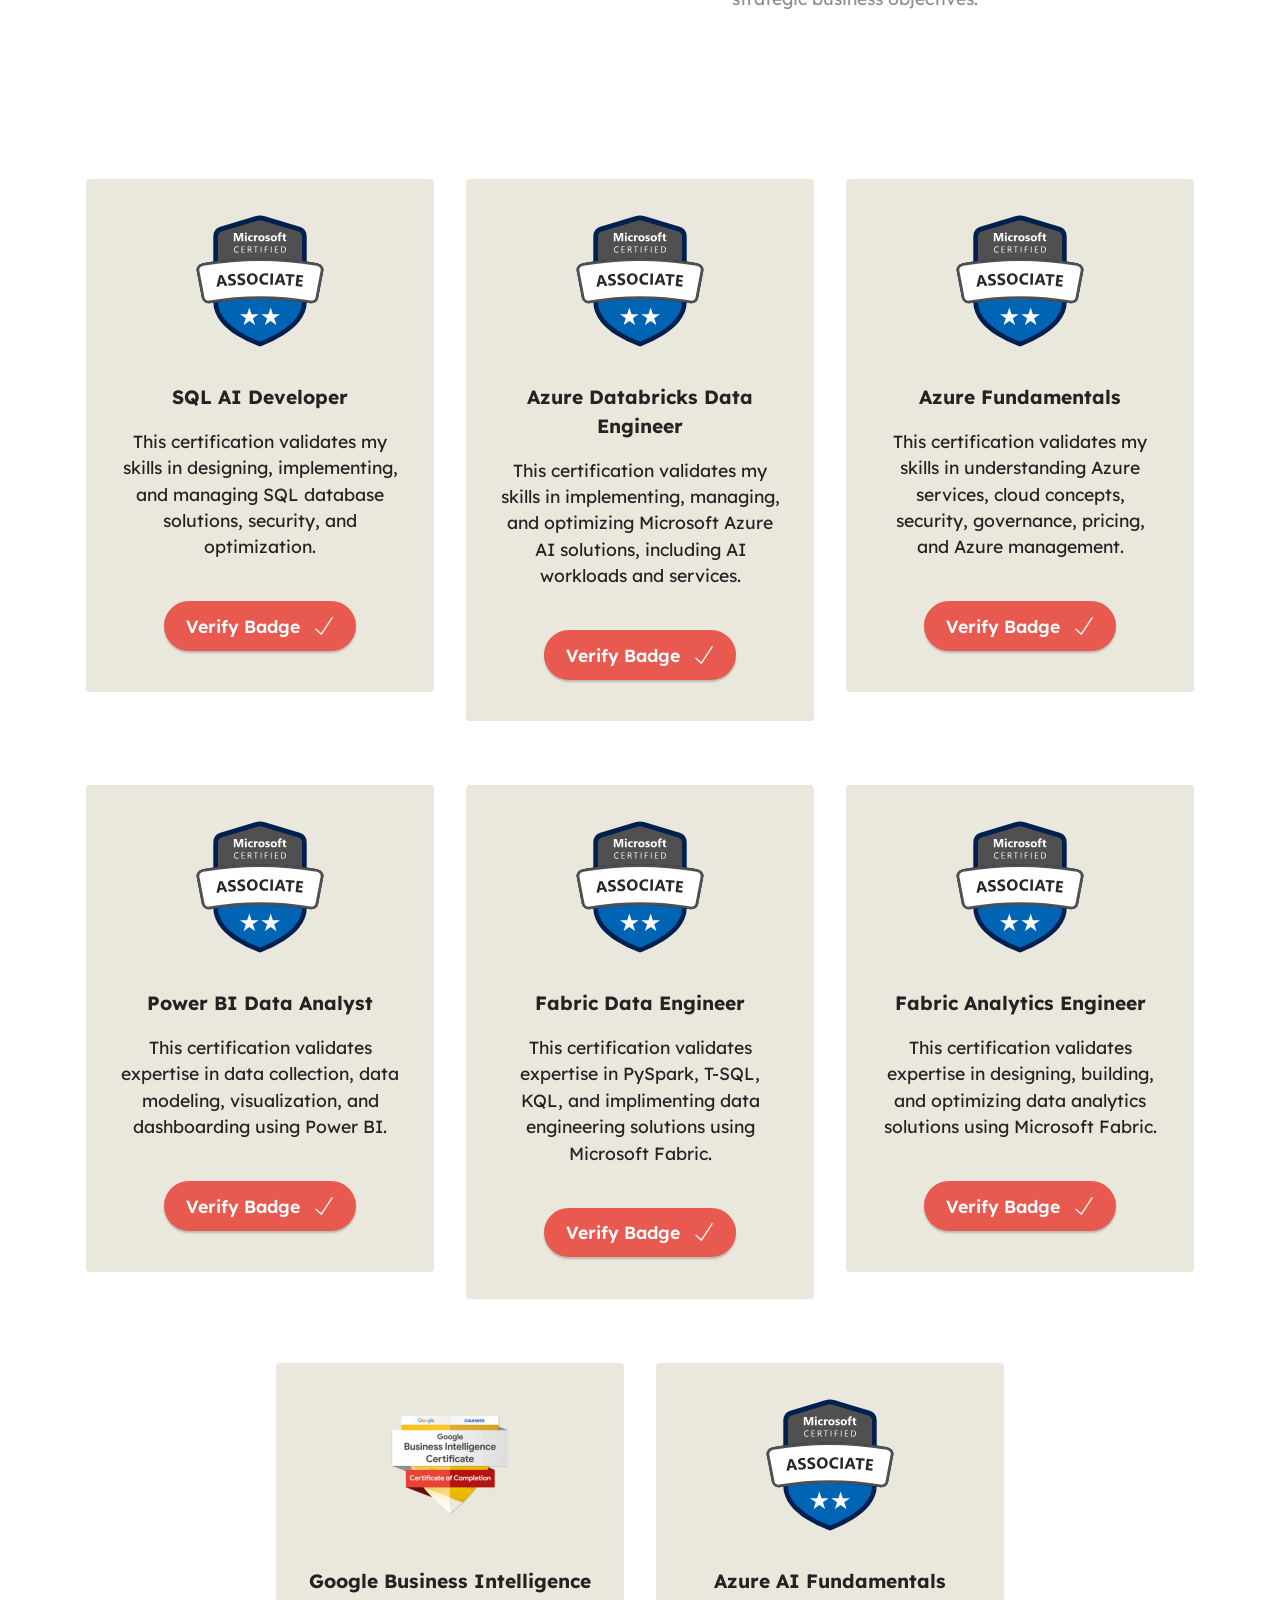
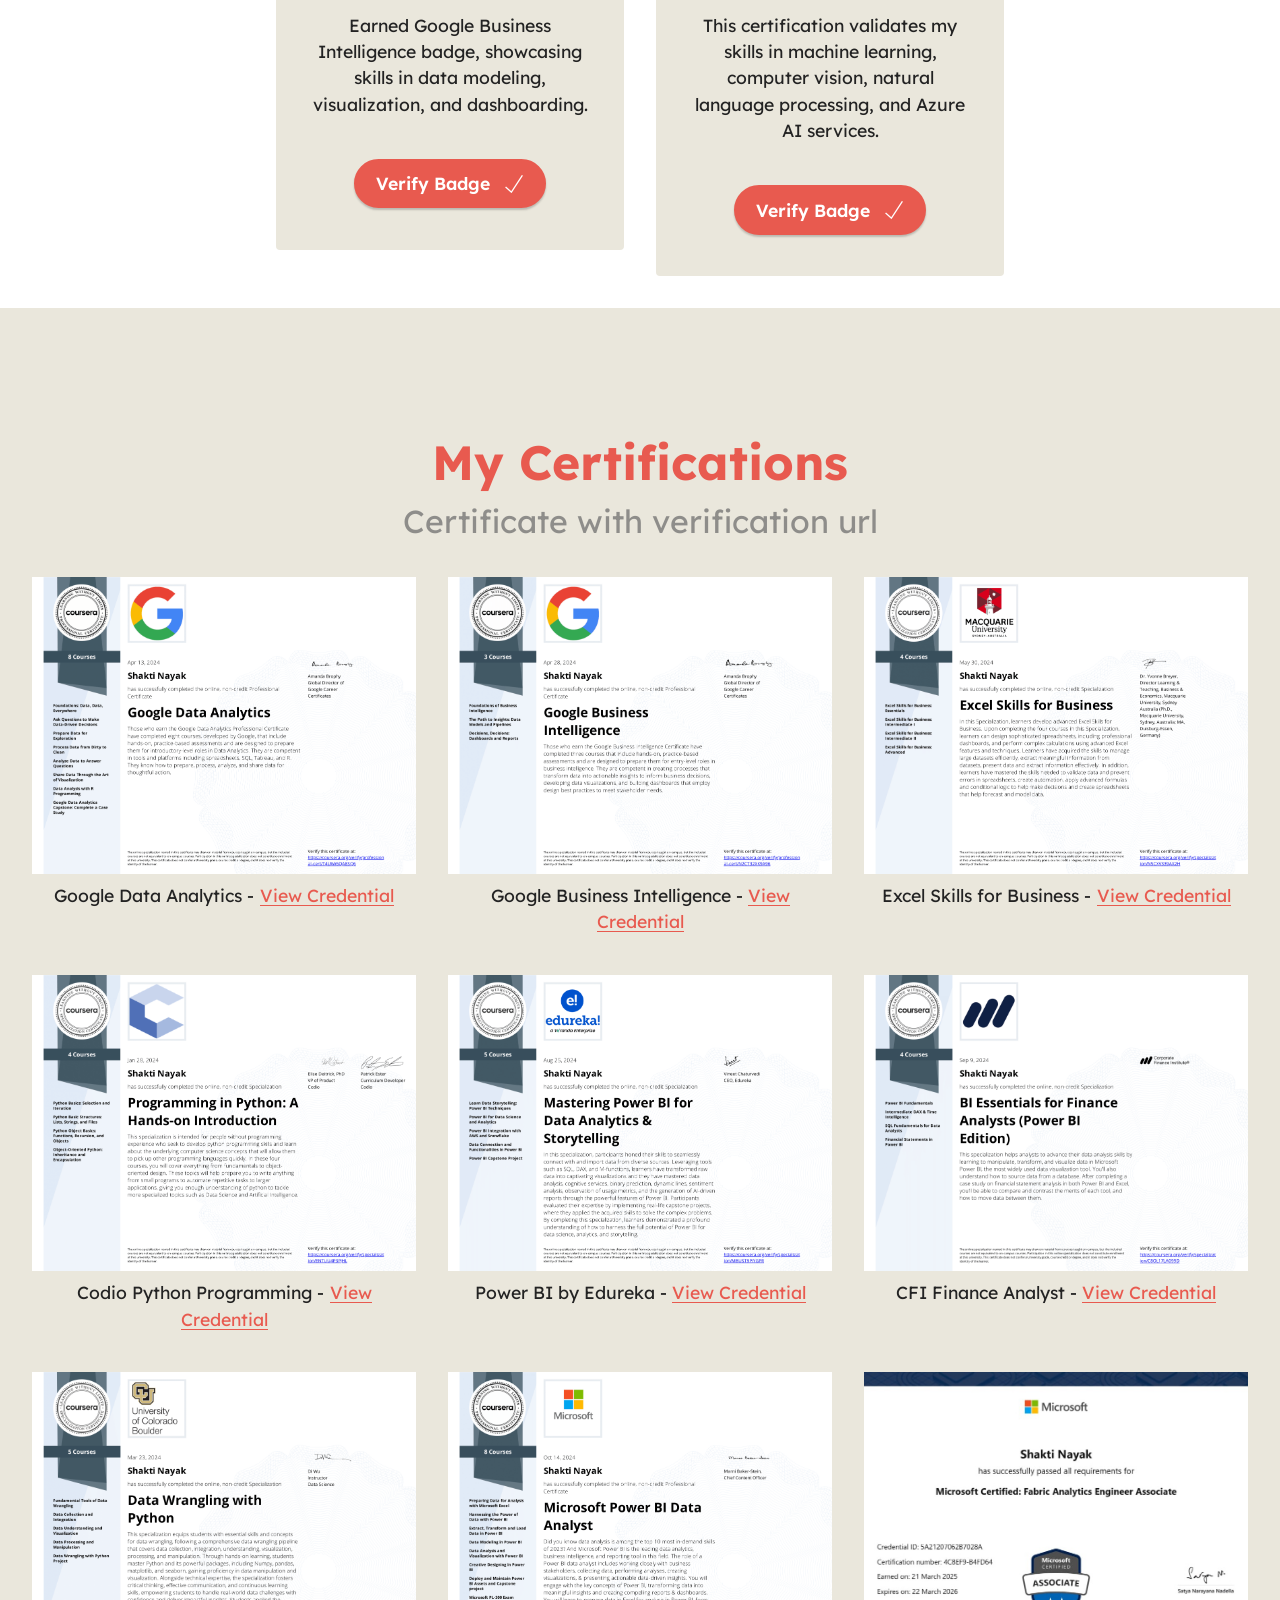
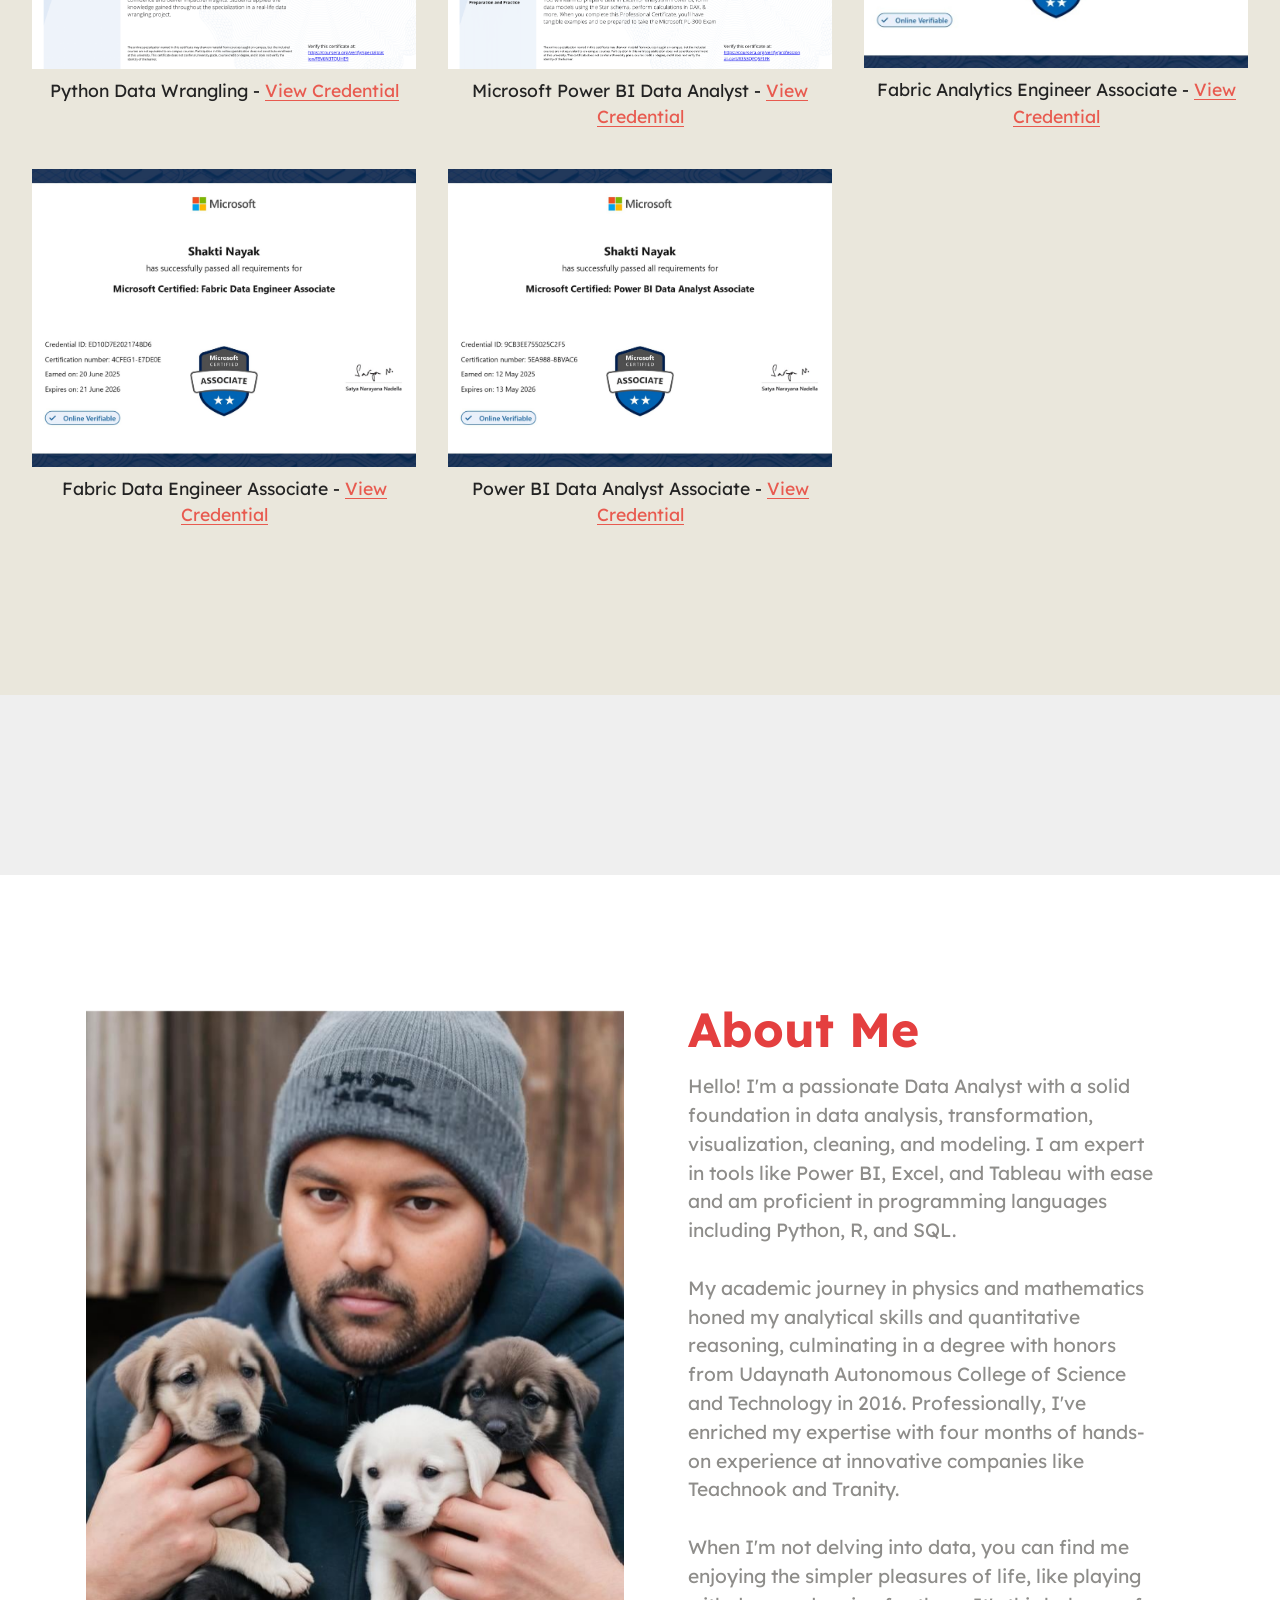
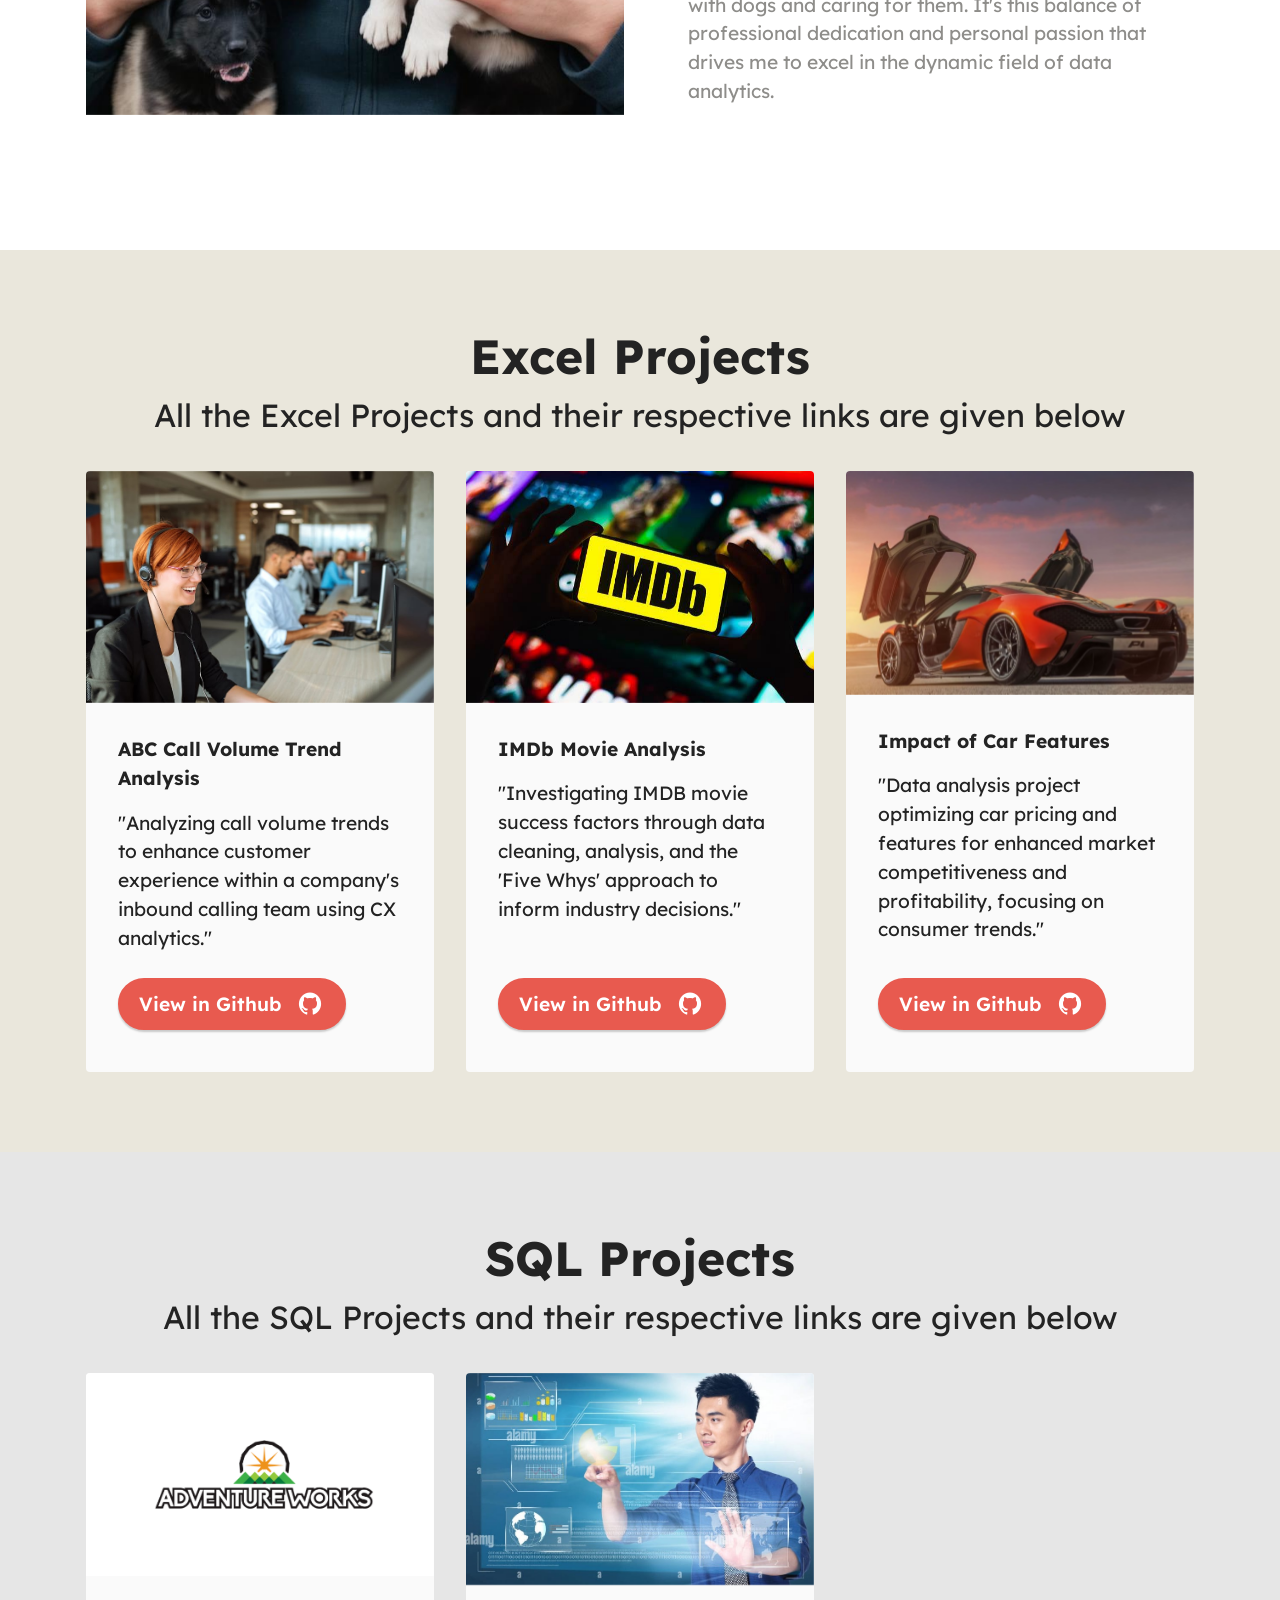
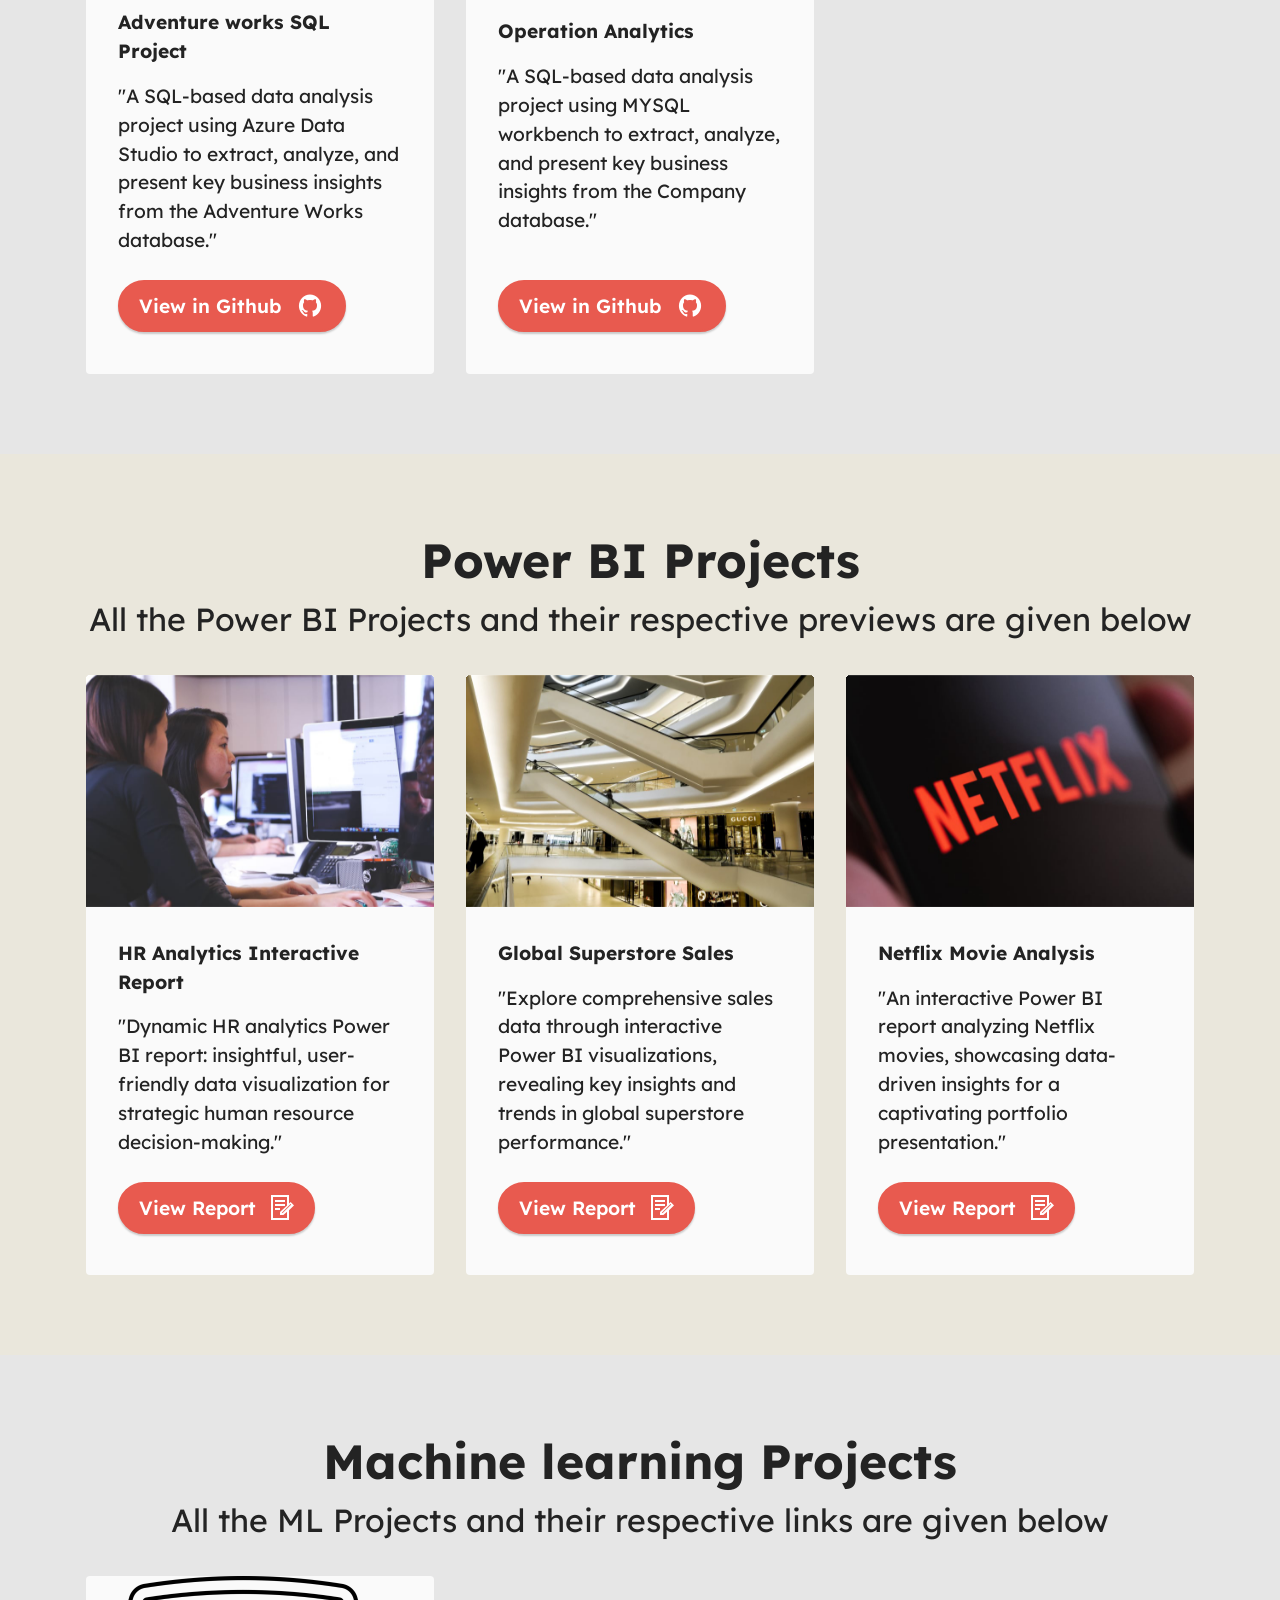
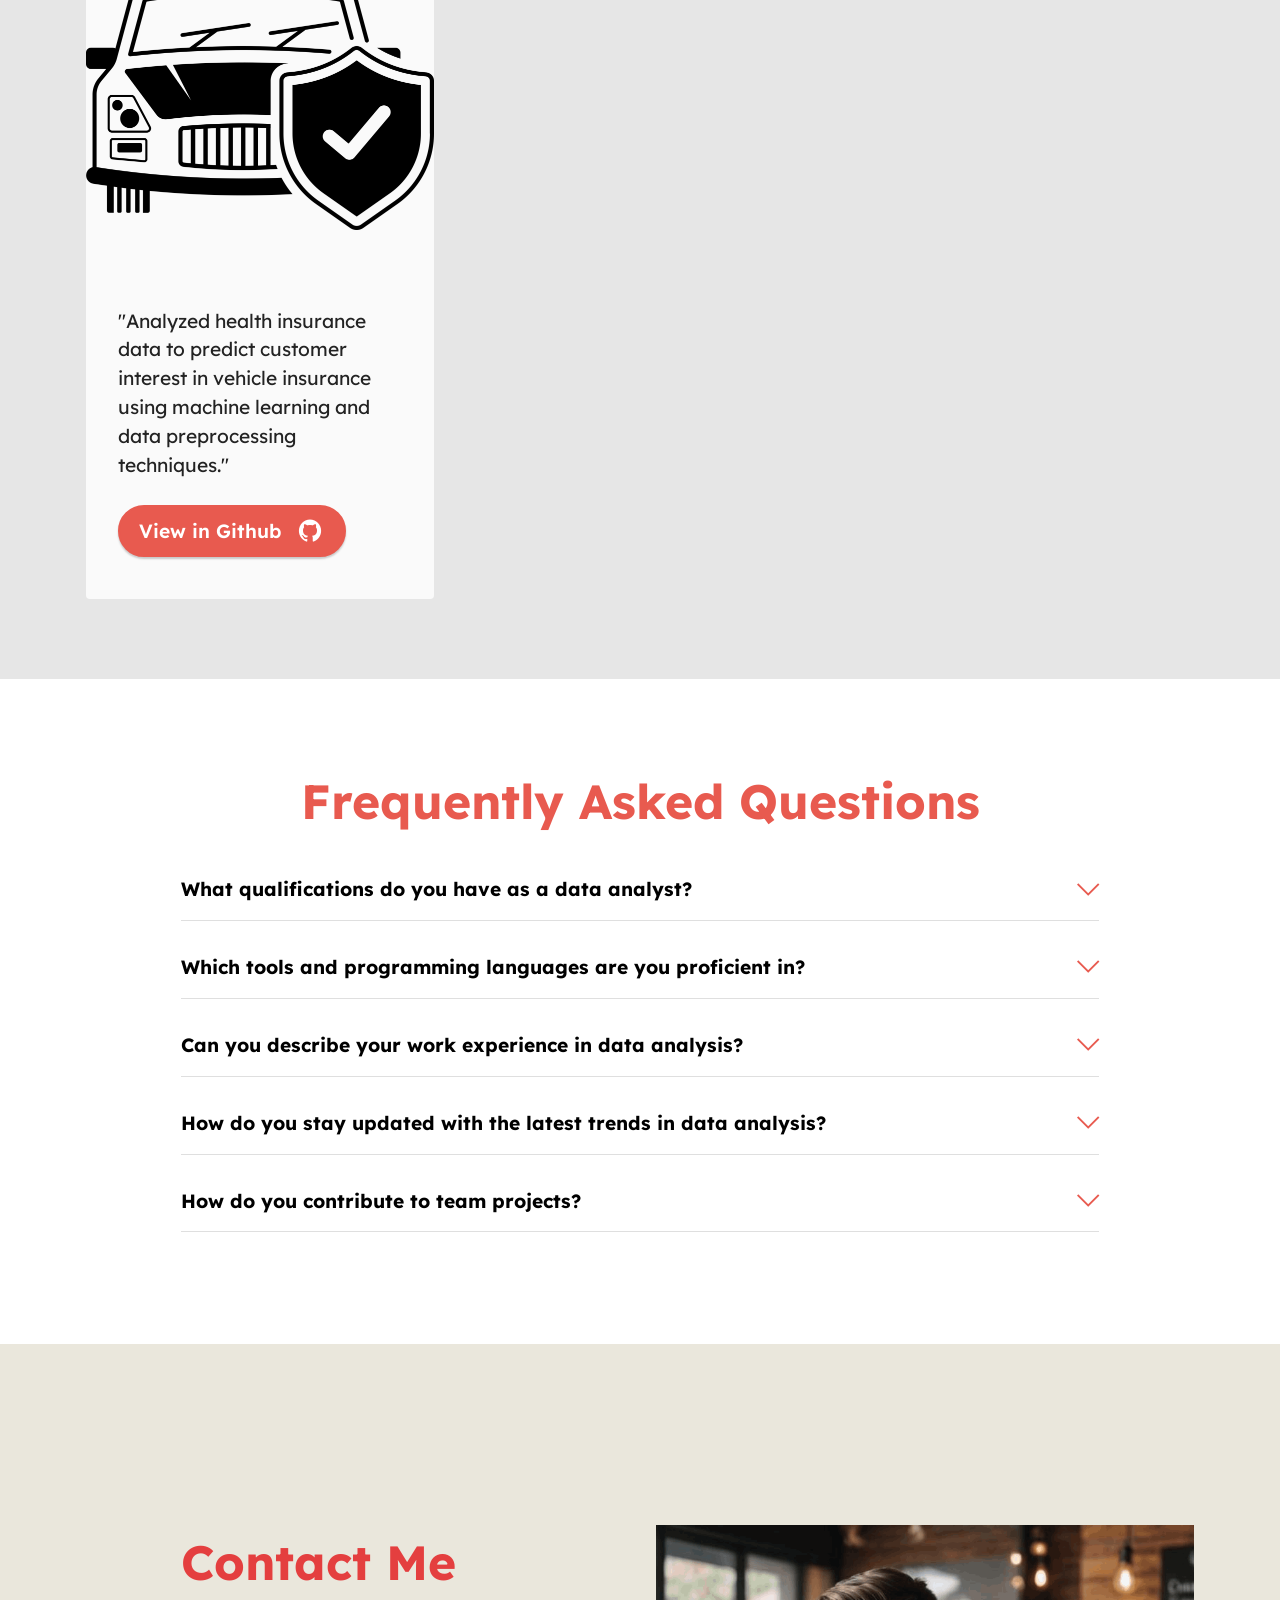
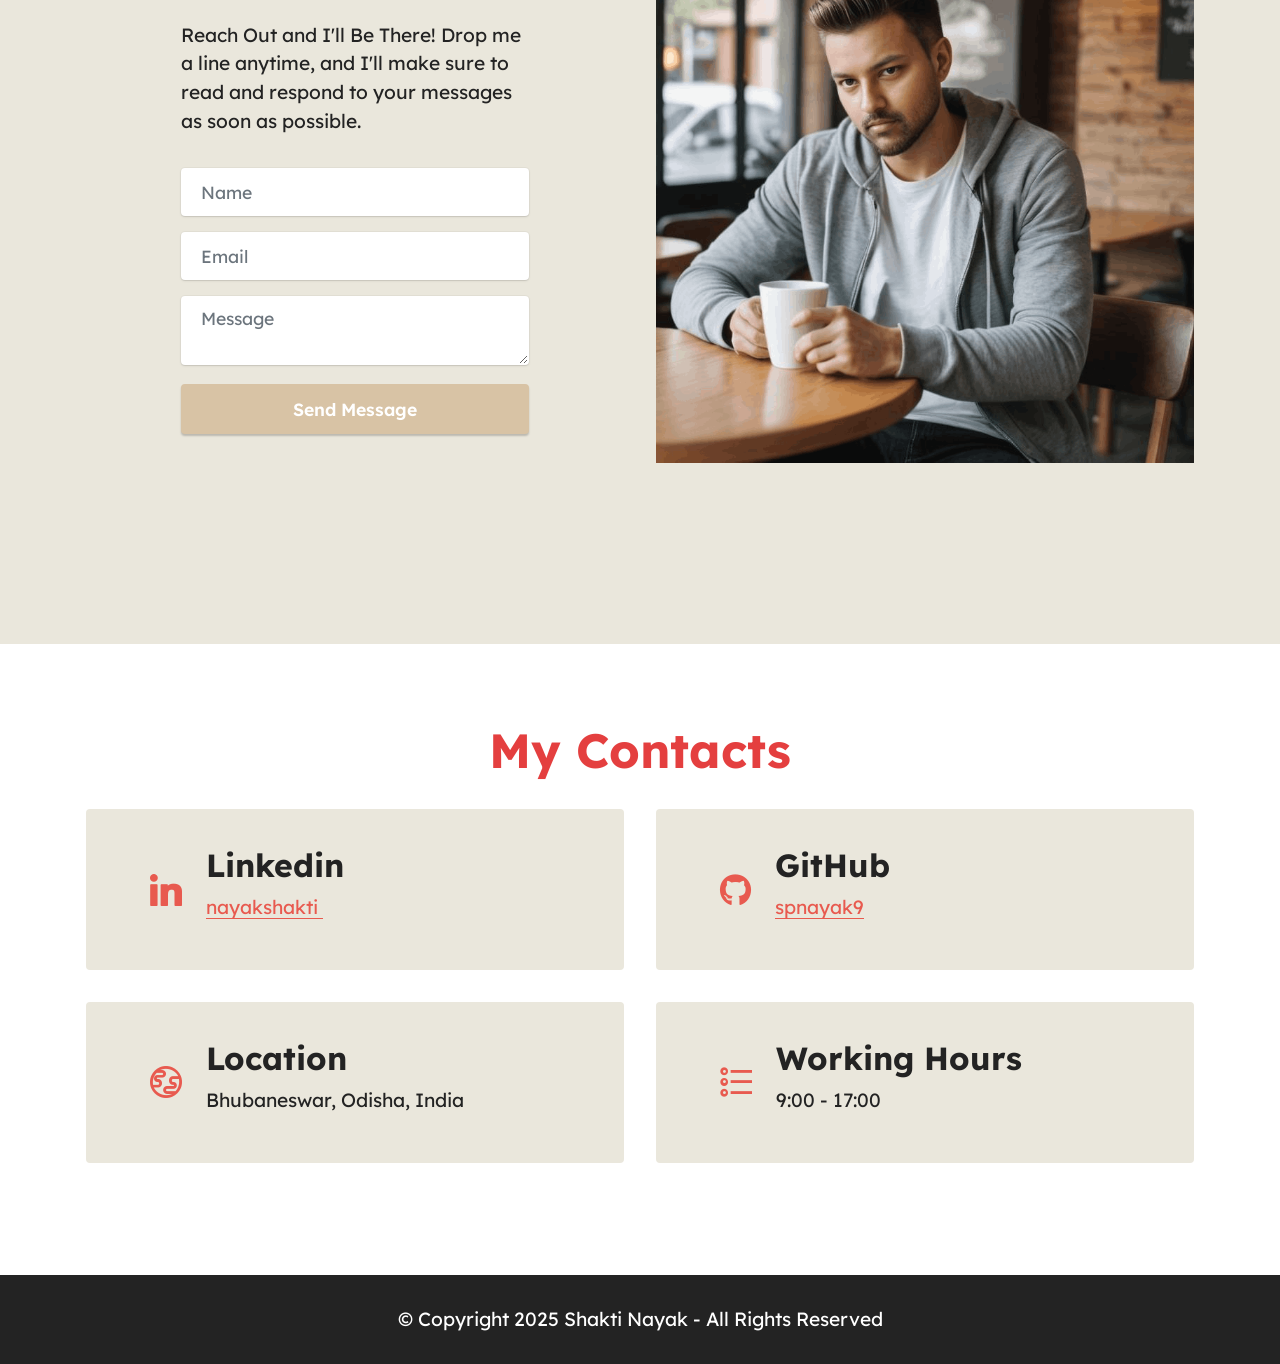
==== commit fefec25e: "updated links" ====
--- a/index.html
+++ b/index.html
@@ -8,13 +8,13 @@
   <meta name="twitter:card" content="summary_large_image"/>
   <meta name="twitter:image:src" content="assets/images/index-meta.png">
   <meta property="og:image" content="assets/images/index-meta.png">
-  <meta name="twitter:title" content="Portfolio of Shakti Nayak">
+  <meta name="twitter:title" content="Shakti Nayak's home page">
   <meta name="viewport" content="width=device-width, initial-scale=1, minimum-scale=1">
   <link rel="shortcut icon" href="assets/images/user-1.svg" type="image/x-icon">
   <meta name="description" content="See Shakti's Portfolio website - The page contains certifications and portfolio projects of Shakti Nayak">
   
   
-  <title>Portfolio of Shakti Nayak</title>
+  <title>Shakti Nayak's home page</title>
   <link rel="stylesheet" href="assets/font-awesome-brands/../css/fontawesome.min.css">
   <link rel="stylesheet" href="assets/font-awesome-brands/css/brands.min.css">
   <link rel="stylesheet" href="assets/dev-icons/css/devicon.min.css">
@@ -28,7 +28,7 @@
   <link rel="stylesheet" href="assets/theme/css/style.css">
   <link rel="preload" href="https://fonts.googleapis.com/css?family=Lexend:100,200,300,400,500,600,700,800,900&display=swap" as="style" onload="this.onload=null;this.rel='stylesheet'">
   <noscript><link rel="stylesheet" href="https://fonts.googleapis.com/css?family=Lexend:100,200,300,400,500,600,700,800,900&display=swap"></noscript>
-  <link rel="preload" as="style" href="assets/mobirise/css/mbr-additional.css?v=r5DjJa"><link rel="stylesheet" href="assets/mobirise/css/mbr-additional.css?v=r5DjJa" type="text/css">
+  <link rel="preload" as="style" href="assets/mobirise/css/mbr-additional.css?v=ZSXmpj"><link rel="stylesheet" href="assets/mobirise/css/mbr-additional.css?v=ZSXmpj" type="text/css">
 
   
   <!-- Google tag (gtag.js) -->
@@ -65,13 +65,13 @@
 </head>
 <body>
   
-  <section data-bs-version="5.1" class="menu menu2 cid-sFF0ciwnEL" once="menu" id="menu2-0">
+  <section data-bs-version="5.1" class="menu menu2 cid-vwLka2eXpl" once="menu" id="menu2-b">
     
     <nav class="navbar navbar-dropdown navbar-fixed-top navbar-expand-lg">
         <div class="container">
             <div class="navbar-brand">
                 
-                <span class="navbar-caption-wrap"><a class="navbar-caption text-primary display-7">Shakti Nayak<br>Data Analyst</a></span>
+                <span class="navbar-caption-wrap"><a class="navbar-caption text-primary display-7">Shakti Nayak<br>AI Enthausisast</a></span>
             </div>
             <button class="navbar-toggler" type="button" data-toggle="collapse" data-bs-toggle="collapse" data-target="#navbarSupportedContent" data-bs-target="#navbarSupportedContent" aria-controls="navbarNavAltMarkup" aria-expanded="false" aria-label="Toggle navigation">
                 <div class="hamburger">
@@ -96,14 +96,14 @@
                     
                     
                 </div>
-                <div class="navbar-buttons mbr-section-btn"><a class="btn btn-secondary display-4" href="index.html#Contact-Me">
+                <div class="navbar-buttons mbr-section-btn"><a class="btn btn-secondary display-4" href="https://forms.gle/dozTAffBRgGNAuxz9">
                         Contact Me</a></div>
             </div>
         </div>
     </nav>
 </section>
 
-<section data-bs-version="5.1" class="header11 cid-sFF0SGinka" id="header11-1">
+<section data-bs-version="5.1" class="header11 cid-vwLka2NAKP" id="header11-c">
 
     
 
@@ -118,16 +118,16 @@
                 <div class="text-wrapper text-center">
                     <h1 class="mbr-section-title mbr-fonts-style mb-3 display-2">
                         <strong>
-</strong><div><strong><br></strong></div><div><strong>Hi, I'm Shakti Nayak</strong></div><div><strong>and I'm a </strong></div><div><strong>Data Analyst</strong></div></h1>
+</strong><div><strong><br></strong></div><div><strong>Hi, I'm Shakti Nayak</strong></div><div><br></div></h1>
                     <p class="mbr-text mbr-fonts-style display-7">With a passion for turning complex data into compelling stories that drive business success. My expertise in Power BI, Excel, SQL, and Python enables me to transform and clean data efficiently, ensuring accuracy and relevance.</p>
-                    <div class="mbr-section-btn mt-3"><a class="btn btn-primary display-7" href="index.html#My-Certificates">My Certifications</a> <a class="btn btn-secondary display-7" href="index.html#Contact-Me">Contact Me</a></div>
-                </div>
-            </div>
-        </div>
-    </div>
-</section>
-
-<section data-bs-version="5.1" class="features12 cid-sFF3eJNZDT" id="features13-2">
+                    <div class="mbr-section-btn mt-3"><a class="btn btn-primary display-7" href="index.html#My-Certificates">My Certifications</a> <a class="btn btn-secondary display-7" href="https://forms.gle/dozTAffBRgGNAuxz9" target="_blank">Contact Me</a></div>
+                </div>
+            </div>
+        </div>
+    </div>
+</section>
+
+<section data-bs-version="5.1" class="features12 cid-vwLka3dawj" id="features13-d">
 
     
     
@@ -176,7 +176,60 @@
     </div>
 </section>
 
-<section data-bs-version="5.1" class="clients2 cid-sFF3mUy3tz" id="My-Badges">
+<section data-bs-version="5.1" class="clients2 cid-vwLka3AzKx" id="clients2-e">
+
+    
+
+    
+    <div class="container">
+        <div class="row justify-content-center">
+            <div class="card col-12 col-md-6 col-lg-4">
+                <div class="card-wrapper">
+                    <div class="img-wrapper">
+                        <img src="assets/images/microsoft-certified-associate-badge.svg" alt="Microsoft Certified Fabric Analytics Engineer Associate">
+                    </div>
+                    <div class="card-box align-center">
+                        
+                        <h5 class="card-title mbr-fonts-style mb-3 display-7"><strong>SQL AI Developer</strong></h5>
+                        <p class="mbr-text mbr-fonts-style mb-4 display-4">This certification validates my skills in designing, implementing, and managing SQL database solutions, security, and optimization.</p>
+                        <div class="mbr-section-btn mt-3"><a class="btn btn-primary display-4" href="https://learn.microsoft.com/api/credentials/share/en-gb/ShaktiNayak/80FE682773AF6744?sharingId=B8CA2D4A79406322" target="_blank"><span class="ti-check mbr-iconfont mbr-iconfont-btn"></span>Verify Badge&nbsp;</a></div>
+                    </div>
+                </div>
+            </div>
+            <div class="card col-12 col-md-6 col-lg-4">
+                <div class="card-wrapper">
+                    <div class="img-wrapper">
+                        <img src="assets/images/microsoft-certified-associate-badge.svg" alt="Google data analytics Badge">
+                    </div>
+                    <div class="card-box align-center">
+                        
+                        <h5 class="card-title mbr-fonts-style mb-3 display-7"><strong>Azure Databricks Data Engineer</strong></h5>
+                        <p class="mbr-text mbr-fonts-style mb-4 display-4">
+                            This certification validates my skills in implementing, managing, and optimizing Microsoft Azure AI solutions, including AI workloads and services. </p>
+                        <div class="mbr-section-btn mt-3"><a class="btn btn-primary display-4" href="https://learn.microsoft.com/api/credentials/share/en-gb/ShaktiNayak/C44D8366CE14297?sharingId=B8CA2D4A79406322" target="_blank"><span class="ti-check mbr-iconfont mbr-iconfont-btn"></span>Verify Badge&nbsp;</a></div>
+                    </div>
+                </div>
+            </div>
+            <div class="card col-12 col-md-6 col-lg-4">
+                <div class="card-wrapper">
+                    <div class="img-wrapper">
+                        <img src="assets/images/microsoft-certified-associate-badge.svg" alt="Google Business Intelligence">
+                    </div>
+                    <div class="card-box align-center">
+                        
+                        <h5 class="card-title mbr-fonts-style mb-3 display-7"><strong>Azure Fundamentals</strong></h5>
+                        <p class="mbr-text mbr-fonts-style mb-4 display-4">
+                            This certification validates my skills in understanding Azure services, cloud concepts, security, governance, pricing, and Azure management. </p>
+                        <div class="mbr-section-btn mt-3"><a class="btn btn-primary display-4" href="https://learn.microsoft.com/api/credentials/share/en-gb/ShaktiNayak/3CA805E103E34294?sharingId=B8CA2D4A79406322" target="_blank"><span class="ti-check mbr-iconfont mbr-iconfont-btn"></span>Verify Badge&nbsp;</a></div>
+                    </div>
+                </div>
+            </div>
+            
+        </div>
+    </div>
+</section>
+
+<section data-bs-version="5.1" class="clients2 cid-vwQtQ5hZo1" id="clients2-1h">
 
     
 
@@ -229,7 +282,7 @@
     </div>
 </section>
 
-<section data-bs-version="5.1" class="clients2 cid-uOXByl0TYw" id="clients2-9">
+<section data-bs-version="5.1" class="clients2 cid-vwLka42VUa" id="clients2-f">
 
     
 
@@ -252,14 +305,14 @@
             <div class="card col-12 col-md-6 col-lg-4">
                 <div class="card-wrapper">
                     <div class="img-wrapper">
-                        <img src="assets/images/google-data-analytics-professional-certificate.2-280x280.png" alt="Google data analytics Badge">
+                        <img src="assets/images/microsoft-certified-associate-badge.svg" alt="Google data analytics Badge">
                     </div>
                     <div class="card-box align-center">
                         
-                        <h5 class="card-title mbr-fonts-style mb-3 display-7"><strong>Google Data Analytics</strong></h5>
+                        <h5 class="card-title mbr-fonts-style mb-3 display-7"><strong>Azure AI Fundamentals</strong></h5>
                         <p class="mbr-text mbr-fonts-style mb-4 display-4">
-                            Earned Google Data Analytics Certificate, showcasing proficiency in data tools like SQL, R, and Tableau, and AI application in data analysis. </p>
-                        <div class="mbr-section-btn mt-3"><a class="btn btn-primary display-4" href="https://www.credly.com/badges/58ad7fe1-4e24-44f4-ac57-1cd1a878e2af/public_url" target="_blank"><span class="ti-check mbr-iconfont mbr-iconfont-btn"></span>Verify Badge&nbsp;</a></div>
+                            This certification validates my skills in machine learning, computer vision, natural language processing, and Azure AI services. </p>
+                        <div class="mbr-section-btn mt-3"><a class="btn btn-primary display-4" href="https://learn.microsoft.com/api/credentials/share/en-gb/ShaktiNayak/EA953FA853DC9E7?sharingId=B8CA2D4A79406322" target="_blank"><span class="ti-check mbr-iconfont mbr-iconfont-btn"></span>Verify Badge&nbsp;</a></div>
                     </div>
                 </div>
             </div>
@@ -269,7 +322,7 @@
     </div>
 </section>
 
-<section data-bs-version="5.1" class="gallery5 mbr-gallery cid-sFF3kfZheU" id="My-Certificates">
+<section data-bs-version="5.1" class="gallery5 mbr-gallery cid-vwLka4APaD" id="gallery5-g">
     
 
     
@@ -281,8 +334,8 @@
         </div>
         <div class="row mbr-gallery mt-4">
             <div class="col-12 col-md-6 col-lg-4 item gallery-image">
-                <div class="item-wrapper" data-toggle="modal" data-bs-toggle="modal" data-target="#v5W0x21nYx-modal" data-bs-target="#v5W0x21nYx-modal">
-                    <img class="w-100" src="assets/images/google-data-analytics-1-1139x880.png" alt="Google Data Analytics" data-slide-to="0" data-bs-slide-to="0" data-target="#lb-v5W0x21nYx" data-bs-target="#lb-v5W0x21nYx">
+                <div class="item-wrapper" data-toggle="modal" data-bs-toggle="modal" data-target="#vwQzf87HzF-modal" data-bs-target="#vwQzf87HzF-modal">
+                    <img class="w-100" src="assets/images/google-data-analytics-1-1139x880.png" alt="Google Data Analytics" data-slide-to="0" data-bs-slide-to="0" data-target="#lb-vwQzf87HzF" data-bs-target="#lb-vwQzf87HzF">
                     <div class="icon-wrapper">
                         <span class="mobi-mbri mobi-mbri-search mbr-iconfont mbr-iconfont-btn"></span>
                     </div>
@@ -300,8 +353,8 @@
                 <h6 class="mbr-item-subtitle mbr-fonts-style align-center mb-2 mt-2 display-4">Google Data Analytics -<strong> <a href="https://coursera.org/verify/professional-cert/T4LRW6QA8SQ6" class="text-primary" target="_blank" style="">View Credential</a></strong><br></h6>
             </div>
             <div class="col-12 col-md-6 col-lg-4 item gallery-image">
-                <div class="item-wrapper" data-toggle="modal" data-bs-toggle="modal" data-target="#v5W0x21nYx-modal" data-bs-target="#v5W0x21nYx-modal">
-                    <img class="w-100" src="assets/images/google-bi-1-1139x880.png" alt="Google Business Intelligence" data-slide-to="1" data-bs-slide-to="1" data-target="#lb-v5W0x21nYx" data-bs-target="#lb-v5W0x21nYx">
+                <div class="item-wrapper" data-toggle="modal" data-bs-toggle="modal" data-target="#vwQzf87HzF-modal" data-bs-target="#vwQzf87HzF-modal">
+                    <img class="w-100" src="assets/images/google-bi-1-1139x880.png" alt="Google Business Intelligence" data-slide-to="1" data-bs-slide-to="1" data-target="#lb-vwQzf87HzF" data-bs-target="#lb-vwQzf87HzF">
                     <div class="icon-wrapper">
                         <span class="mobi-mbri mobi-mbri-search mbr-iconfont mbr-iconfont-btn"></span>
                     </div>
@@ -309,8 +362,8 @@
                 <h6 class="mbr-item-subtitle mbr-fonts-style align-center mb-2 mt-2 display-4">Google Business Intelligence - <a href="https://coursera.org/verify/professional-cert/N2CT32XK9A96" class="text-primary" target="_blank" style="font-weight: normal;">View Credential</a></h6>
             </div>
             <div class="col-12 col-md-6 col-lg-4 item gallery-image">
-                <div class="item-wrapper" data-toggle="modal" data-bs-toggle="modal" data-target="#v5W0x21nYx-modal" data-bs-target="#v5W0x21nYx-modal">
-                    <img class="w-100" src="assets/images/excel-macquarie-1-1139x880.png" alt="Excel Skills for Business" data-slide-to="2" data-bs-slide-to="2" data-target="#lb-v5W0x21nYx" data-bs-target="#lb-v5W0x21nYx">
+                <div class="item-wrapper" data-toggle="modal" data-bs-toggle="modal" data-target="#vwQzf87HzF-modal" data-bs-target="#vwQzf87HzF-modal">
+                    <img class="w-100" src="assets/images/excel-macquarie-1-1139x880.png" alt="Excel Skills for Business" data-slide-to="2" data-bs-slide-to="2" data-target="#lb-vwQzf87HzF" data-bs-target="#lb-vwQzf87HzF">
                     <div class="icon-wrapper">
                         <span class="mobi-mbri mobi-mbri-search mbr-iconfont mbr-iconfont-btn"></span>
                     </div>
@@ -318,64 +371,64 @@
                 <h6 class="mbr-item-subtitle mbr-fonts-style align-center mb-2 mt-2 display-4">Excel Skills for Business -<strong> <a href="https://coursera.org/verify/specialization/N5CXV339AX2H" class="text-primary" target="_blank">View Credential</a></strong></h6>
             </div>
             <div class="col-12 col-md-6 col-lg-4 item gallery-image">
-                <div class="item-wrapper" data-toggle="modal" data-bs-toggle="modal" data-target="#v5W0x21nYx-modal" data-bs-target="#v5W0x21nYx-modal">
-                    <img class="w-100" src="assets/images/python-programming-codio-1-1139x880.png" alt="Codio Python Programming" data-slide-to="3" data-bs-slide-to="3" data-target="#lb-v5W0x21nYx" data-bs-target="#lb-v5W0x21nYx">
+                <div class="item-wrapper" data-toggle="modal" data-bs-toggle="modal" data-target="#vwQzf87HzF-modal" data-bs-target="#vwQzf87HzF-modal">
+                    <img class="w-100" src="assets/images/python-programming-codio-1-1139x880.png" alt="Codio Python Programming" data-slide-to="3" data-bs-slide-to="3" data-target="#lb-vwQzf87HzF" data-bs-target="#lb-vwQzf87HzF">
                     <div class="icon-wrapper">
                         <span class="mobi-mbri mobi-mbri-search mbr-iconfont mbr-iconfont-btn"></span>
                     </div>
                 </div>
                 <h6 class="mbr-item-subtitle mbr-fonts-style align-center mb-2 mt-2 display-4">Codio Python Programming -<strong> <a href="https://coursera.org/verify/specialization/ENTUU4P3PJHL" class="text-primary" target="_blank">View Credential</a></strong></h6>
             </div><div class="col-12 col-md-6 col-lg-4 item gallery-image">
-                <div class="item-wrapper" data-toggle="modal" data-bs-toggle="modal" data-target="#v5W0x21nYx-modal" data-bs-target="#v5W0x21nYx-modal">
-                    <img class="w-100" src="assets/images/power-bi-edureka-1-1139x880.png" alt="Power BI by Edureka" data-slide-to="4" data-bs-slide-to="4" data-target="#lb-v5W0x21nYx" data-bs-target="#lb-v5W0x21nYx">
+                <div class="item-wrapper" data-toggle="modal" data-bs-toggle="modal" data-target="#vwQzf87HzF-modal" data-bs-target="#vwQzf87HzF-modal">
+                    <img class="w-100" src="assets/images/power-bi-edureka-1-1139x880.png" alt="Power BI by Edureka" data-slide-to="4" data-bs-slide-to="4" data-target="#lb-vwQzf87HzF" data-bs-target="#lb-vwQzf87HzF">
                     <div class="icon-wrapper">
                         <span class="mobi-mbri mobi-mbri-search mbr-iconfont mbr-iconfont-btn"></span>
                     </div>
                 </div>
                 <h6 class="mbr-item-subtitle mbr-fonts-style align-center mb-2 mt-2 display-4">Power BI by Edureka - <a href="https://coursera.org/verify/specialization/MBUST9PIYGPR" class="text-primary" target="_blank">View Credential</a></h6>
             </div><div class="col-12 col-md-6 col-lg-4 item gallery-image">
-                <div class="item-wrapper" data-toggle="modal" data-bs-toggle="modal" data-target="#v5W0x21nYx-modal" data-bs-target="#v5W0x21nYx-modal">
-                    <img class="w-100" src="assets/images/finance-analyst-cfi-1-2200x1700.png" alt="CFI Finance Analyst" data-slide-to="5" data-bs-slide-to="5" data-target="#lb-v5W0x21nYx" data-bs-target="#lb-v5W0x21nYx">
+                <div class="item-wrapper" data-toggle="modal" data-bs-toggle="modal" data-target="#vwQzf87HzF-modal" data-bs-target="#vwQzf87HzF-modal">
+                    <img class="w-100" src="assets/images/finance-analyst-cfi-1-2200x1700.png" alt="CFI Finance Analyst" data-slide-to="5" data-bs-slide-to="5" data-target="#lb-vwQzf87HzF" data-bs-target="#lb-vwQzf87HzF">
                     <div class="icon-wrapper">
                         <span class="mobi-mbri mobi-mbri-search mbr-iconfont mbr-iconfont-btn"></span>
                     </div>
                 </div>
                 <h6 class="mbr-item-subtitle mbr-fonts-style align-center mb-2 mt-2 display-4">CFI Finance Analyst - <a href="https://coursera.org/verify/specialization/C8OL17LA099D" class="text-primary" target="_blank">View Credential</a></h6>
             </div><div class="col-12 col-md-6 col-lg-4 item gallery-image">
-                <div class="item-wrapper" data-toggle="modal" data-bs-toggle="modal" data-target="#v5W0x21nYx-modal" data-bs-target="#v5W0x21nYx-modal">
-                    <img class="w-100" src="assets/images/data-wrangling-with-python-1-2200x1700.png" alt="Python Data Wrangling" data-slide-to="6" data-bs-slide-to="6" data-target="#lb-v5W0x21nYx" data-bs-target="#lb-v5W0x21nYx">
+                <div class="item-wrapper" data-toggle="modal" data-bs-toggle="modal" data-target="#vwQzf87HzF-modal" data-bs-target="#vwQzf87HzF-modal">
+                    <img class="w-100" src="assets/images/data-wrangling-with-python-1-2200x1700.png" alt="Python Data Wrangling" data-slide-to="6" data-bs-slide-to="6" data-target="#lb-vwQzf87HzF" data-bs-target="#lb-vwQzf87HzF">
                     <div class="icon-wrapper">
                         <span class="mobi-mbri mobi-mbri-search mbr-iconfont mbr-iconfont-btn"></span>
                     </div>
                 </div>
                 <h6 class="mbr-item-subtitle mbr-fonts-style align-center mb-2 mt-2 display-4">Python Data Wrangling - <a href="https://coursera.org/verify/specialization/F8V6N3TQUHE9" class="text-primary" target="_blank">View Credential</a></h6>
             </div><div class="col-12 col-md-6 col-lg-4 item gallery-image">
-                <div class="item-wrapper" data-toggle="modal" data-bs-toggle="modal" data-target="#v5W0x21nYx-modal" data-bs-target="#v5W0x21nYx-modal">
-                    <img class="w-100" src="assets/images/microsoft-power-bi-data-analyst-1-1139x880.png" alt="Microsoft Power BI Data Analyst" data-slide-to="7" data-bs-slide-to="7" data-target="#lb-v5W0x21nYx" data-bs-target="#lb-v5W0x21nYx">
+                <div class="item-wrapper" data-toggle="modal" data-bs-toggle="modal" data-target="#vwQzf87HzF-modal" data-bs-target="#vwQzf87HzF-modal">
+                    <img class="w-100" src="assets/images/microsoft-power-bi-data-analyst-1-1139x880.png" alt="Microsoft Power BI Data Analyst" data-slide-to="7" data-bs-slide-to="7" data-target="#lb-vwQzf87HzF" data-bs-target="#lb-vwQzf87HzF">
                     <div class="icon-wrapper">
                         <span class="mobi-mbri mobi-mbri-search mbr-iconfont mbr-iconfont-btn"></span>
                     </div>
                 </div>
                 <h6 class="mbr-item-subtitle mbr-fonts-style align-center mb-2 mt-2 display-4">Microsoft Power BI Data Analyst - <a href="https://coursera.org/verify/professional-cert/R353QPQ5F1FK" class="text-primary" target="_blank">View Credential</a></h6>
             </div><div class="col-12 col-md-6 col-lg-4 item gallery-image">
-                <div class="item-wrapper" data-toggle="modal" data-bs-toggle="modal" data-target="#v5W0x21nYx-modal" data-bs-target="#v5W0x21nYx-modal">
-                    <img class="w-100" src="assets/images/fabric-analytics-engineer-pages-to-jpg-0001.jpg-4-1139x804.jpeg" alt="Microsoft Certified Fabric Analytics Engineer Associate" data-slide-to="8" data-bs-slide-to="8" data-target="#lb-v5W0x21nYx" data-bs-target="#lb-v5W0x21nYx">
+                <div class="item-wrapper" data-toggle="modal" data-bs-toggle="modal" data-target="#vwQzf87HzF-modal" data-bs-target="#vwQzf87HzF-modal">
+                    <img class="w-100" src="assets/images/fabric-analytics-engineer-pages-to-jpg-0001.jpg-4-1139x804.jpeg" alt="Microsoft Certified Fabric Analytics Engineer Associate" data-slide-to="8" data-bs-slide-to="8" data-target="#lb-vwQzf87HzF" data-bs-target="#lb-vwQzf87HzF">
                     <div class="icon-wrapper">
                         <span class="mobi-mbri mobi-mbri-search mbr-iconfont mbr-iconfont-btn"></span>
                     </div>
                 </div>
                 <h6 class="mbr-item-subtitle mbr-fonts-style align-center mb-2 mt-2 display-4">Fabric Analytics Engineer Associate - <a href="https://learn.microsoft.com/en-us/users/shaktinayak/credentials/5a21207062b7028a" class="text-primary" target="_blank">View Credential</a></h6>
             </div><div class="col-12 col-md-6 col-lg-4 item gallery-image">
-                <div class="item-wrapper" data-toggle="modal" data-bs-toggle="modal" data-target="#v5W0x21nYx-modal" data-bs-target="#v5W0x21nYx-modal">
-                    <img class="w-100" src="assets/images/fabric-data-engineer-page-0001.jpg-1-2479x1750.jpeg" alt="Microsoft Certified Fabric Data Engineer Associate" data-slide-to="9" data-bs-slide-to="9" data-target="#lb-v5W0x21nYx" data-bs-target="#lb-v5W0x21nYx">
+                <div class="item-wrapper" data-toggle="modal" data-bs-toggle="modal" data-target="#vwQzf87HzF-modal" data-bs-target="#vwQzf87HzF-modal">
+                    <img class="w-100" src="assets/images/fabric-data-engineer-page-0001.jpg-1-2479x1750.jpeg" alt="Microsoft Certified Fabric Data Engineer Associate" data-slide-to="9" data-bs-slide-to="9" data-target="#lb-vwQzf87HzF" data-bs-target="#lb-vwQzf87HzF">
                     <div class="icon-wrapper">
                         <span class="mobi-mbri mobi-mbri-search mbr-iconfont mbr-iconfont-btn"></span>
                     </div>
                 </div>
                 <h6 class="mbr-item-subtitle mbr-fonts-style align-center mb-2 mt-2 display-4">Fabric Data Engineer Associate - <a href="https://learn.microsoft.com/api/credentials/share/en-in/ShaktiNayak/ED10D7E2021748D6?sharingId=B8CA2D4A79406322" class="text-primary" target="_blank">View Credential</a></h6>
             </div><div class="col-12 col-md-6 col-lg-4 item gallery-image">
-                <div class="item-wrapper" data-toggle="modal" data-bs-toggle="modal" data-target="#v5W0x21nYx-modal" data-bs-target="#v5W0x21nYx-modal">
-                    <img class="w-100" src="assets/images/power-bi-data-analyst-page-0001.jpg-2479x1750.jpeg" alt="Microsoft Certified Power BI Data Analyst Associate" data-slide-to="10" data-bs-slide-to="10" data-target="#lb-v5W0x21nYx" data-bs-target="#lb-v5W0x21nYx">
+                <div class="item-wrapper" data-toggle="modal" data-bs-toggle="modal" data-target="#vwQzf87HzF-modal" data-bs-target="#vwQzf87HzF-modal">
+                    <img class="w-100" src="assets/images/power-bi-data-analyst-page-0001.jpg-2479x1750.jpeg" alt="Microsoft Certified Power BI Data Analyst Associate" data-slide-to="10" data-bs-slide-to="10" data-target="#lb-vwQzf87HzF" data-bs-target="#lb-vwQzf87HzF">
                     <div class="icon-wrapper">
                         <span class="mobi-mbri mobi-mbri-search mbr-iconfont mbr-iconfont-btn"></span>
                     </div>
@@ -384,11 +437,11 @@
             </div>
         </div>
 
-        <div class="modal mbr-slider" tabindex="-1" role="dialog" aria-hidden="true" id="v5W0x21nYx-modal">
+        <div class="modal mbr-slider" tabindex="-1" role="dialog" aria-hidden="true" id="vwQzf87HzF-modal">
             <div class="modal-dialog" role="document">
                 <div class="modal-content">
                     <div class="modal-body">
-                        <div class="carousel slide carousel-fade" id="lb-v5W0x21nYx" data-interval="5000" data-bs-interval="5000">
+                        <div class="carousel slide carousel-fade" id="lb-vwQzf87HzF" data-interval="5000" data-bs-interval="5000">
                             <div class="carousel-inner">
                                 <div class="carousel-item active">
                                     <img class="d-block w-100" src="assets/images/google-data-analytics-1-1139x880.png" alt="Mobirise Website Builder">
@@ -418,18 +471,18 @@
                                 </div>
                             </div>
                             <ol class="carousel-indicators">
-                                <li data-slide-to="0" data-bs-slide-to="0" class="active" data-target="#lb-v5W0x21nYx" data-bs-target="#lb-v5W0x21nYx"></li>
-                                <li data-slide-to="1" data-bs-slide-to="1" data-target="#lb-v5W0x21nYx" data-bs-target="#lb-v5W0x21nYx"></li>
-                                <li data-slide-to="2" data-bs-slide-to="2" data-target="#lb-v5W0x21nYx" data-bs-target="#lb-v5W0x21nYx"></li>
-                                <li data-slide-to="3" data-bs-slide-to="3" data-target="#lb-v5W0x21nYx" data-bs-target="#lb-v5W0x21nYx"></li><li data-slide-to="4" data-bs-slide-to="4" data-target="#lb-v5W0x21nYx" data-bs-target="#lb-v5W0x21nYx"></li><li data-slide-to="5" data-bs-slide-to="5" data-target="#lb-v5W0x21nYx" data-bs-target="#lb-v5W0x21nYx"></li><li data-slide-to="6" data-bs-slide-to="6" data-target="#lb-v5W0x21nYx" data-bs-target="#lb-v5W0x21nYx"></li><li data-slide-to="7" data-bs-slide-to="7" data-target="#lb-v5W0x21nYx" data-bs-target="#lb-v5W0x21nYx"></li><li data-slide-to="8" data-bs-slide-to="8" data-target="#lb-v5W0x21nYx" data-bs-target="#lb-v5W0x21nYx"></li><li data-slide-to="9" data-bs-slide-to="9" data-target="#lb-v5W0x21nYx" data-bs-target="#lb-v5W0x21nYx"></li><li data-slide-to="10" data-bs-slide-to="10" data-target="#lb-v5W0x21nYx" data-bs-target="#lb-v5W0x21nYx"></li>
+                                <li data-slide-to="0" data-bs-slide-to="0" class="active" data-target="#lb-vwQzf87HzF" data-bs-target="#lb-vwQzf87HzF"></li>
+                                <li data-slide-to="1" data-bs-slide-to="1" data-target="#lb-vwQzf87HzF" data-bs-target="#lb-vwQzf87HzF"></li>
+                                <li data-slide-to="2" data-bs-slide-to="2" data-target="#lb-vwQzf87HzF" data-bs-target="#lb-vwQzf87HzF"></li>
+                                <li data-slide-to="3" data-bs-slide-to="3" data-target="#lb-vwQzf87HzF" data-bs-target="#lb-vwQzf87HzF"></li><li data-slide-to="4" data-bs-slide-to="4" data-target="#lb-vwQzf87HzF" data-bs-target="#lb-vwQzf87HzF"></li><li data-slide-to="5" data-bs-slide-to="5" data-target="#lb-vwQzf87HzF" data-bs-target="#lb-vwQzf87HzF"></li><li data-slide-to="6" data-bs-slide-to="6" data-target="#lb-vwQzf87HzF" data-bs-target="#lb-vwQzf87HzF"></li><li data-slide-to="7" data-bs-slide-to="7" data-target="#lb-vwQzf87HzF" data-bs-target="#lb-vwQzf87HzF"></li><li data-slide-to="8" data-bs-slide-to="8" data-target="#lb-vwQzf87HzF" data-bs-target="#lb-vwQzf87HzF"></li><li data-slide-to="9" data-bs-slide-to="9" data-target="#lb-vwQzf87HzF" data-bs-target="#lb-vwQzf87HzF"></li><li data-slide-to="10" data-bs-slide-to="10" data-target="#lb-vwQzf87HzF" data-bs-target="#lb-vwQzf87HzF"></li>
                             </ol>
                             <a role="button" href="" class="close" data-dismiss="modal" data-bs-dismiss="modal" aria-label="Close">
                             </a>
-                            <a class="carousel-control-prev carousel-control" role="button" data-slide="prev" data-bs-slide="prev" href="#lb-v5W0x21nYx">
+                            <a class="carousel-control-prev carousel-control" role="button" data-slide="prev" data-bs-slide="prev" href="#lb-vwQzf87HzF">
                                 <span class="mobi-mbri mobi-mbri-arrow-prev" aria-hidden="true"></span>
                                 <span class="sr-only visually-hidden">Previous</span>
                             </a>
-                            <a class="carousel-control-next carousel-control" role="button" data-slide="next" data-bs-slide="next" href="#lb-v5W0x21nYx">
+                            <a class="carousel-control-next carousel-control" role="button" data-slide="next" data-bs-slide="next" href="#lb-vwQzf87HzF">
                                 <span class="mobi-mbri mobi-mbri-arrow-next" aria-hidden="true"></span>
                                 <span class="sr-only visually-hidden">Next</span>
                             </a>
@@ -441,7 +494,35 @@
     </div>
 </section>
 
-<section data-bs-version="5.1" class="image1 cid-sFF75ZhH2d" id="About-Me">
+<section class="mbr-section mbr-section--no-padding cid-vwLka5z0NA" id="witsec-html-block-h">
+
+
+
+
+
+<!-- Place your own code below -->
+<div class="container">
+
+
+
+
+<!-- Elfsight LinkedIn Feed | Untitled LinkedIn Feed -->
+<script src="https://elfsightcdn.com/platform.js" async></script>
+<div class="elfsight-app-74f323cc-0665-4b0b-9e5a-d75077ff9ed0" data-elfsight-app-lazy=""></div>
+
+
+
+
+
+
+
+
+</div>
+<!-- Place your own code above -->
+
+</section>
+
+<section data-bs-version="5.1" class="image1 cid-vwLka5TjBA" id="image1-i">
     
 
     
@@ -467,7 +548,7 @@
 
 
 
-<section data-bs-version="5.1" class="features3 cid-uqIVAgBzxg" id="Projects">
+<section data-bs-version="5.1" class="features3 cid-vwLka6I2s2" id="features3-k">
     
     
     <div class="container">
@@ -520,7 +601,7 @@
     </div>
 </section>
 
-<section data-bs-version="5.1" class="features3 cid-urnHMG6WMk" id="features3-3">
+<section data-bs-version="5.1" class="features3 cid-vwLka7aecT" id="features3-l">
     
     
     <div class="container">
@@ -561,7 +642,7 @@
     </div>
 </section>
 
-<section data-bs-version="5.1" class="features3 cid-urtHiDA13L" id="features3-4">
+<section data-bs-version="5.1" class="features3 cid-vwLka7EboP" id="features3-m">
     
     
     <div class="container">
@@ -614,7 +695,7 @@
     </div>
 </section>
 
-<section data-bs-version="5.1" class="features3 cid-urEU0pzyvq" id="features3-8">
+<section data-bs-version="5.1" class="features3 cid-vwLka8aByv" id="features3-n">
     
     
     <div class="container">
@@ -645,7 +726,7 @@
 
 
 
-<section class="mbr-section" id="witsec-modal-window-block-1" data-rv-view="116">
+<section class="mbr-section" id="witsec-modal-window-block-p" data-rv-view="113">
 
 	<style>
 	/* Let's not animate the contents of modal windows */
@@ -718,7 +799,7 @@
 
 </section>
 
-<section class="mbr-section" id="witsec-modal-window-block-5" data-rv-view="117">
+<section class="mbr-section" id="witsec-modal-window-block-q" data-rv-view="114">
 
 	<style>
 	/* Let's not animate the contents of modal windows */
@@ -791,7 +872,7 @@
 
 </section>
 
-<section class="mbr-section" id="witsec-modal-window-block-6" data-rv-view="118">
+<section class="mbr-section" id="witsec-modal-window-block-r" data-rv-view="115">
 
 	<style>
 	/* Let's not animate the contents of modal windows */
@@ -864,7 +945,7 @@
 
 </section>
 
-<section data-bs-version="5.1" class="content16 cid-sFF5Wb1ZQt" id="frequently-asked-questions">
+<section data-bs-version="5.1" class="content16 cid-vwLka9MkoZ" id="content16-s">
 
     
 
@@ -876,15 +957,15 @@
                     <h3 class="mbr-section-title mb-0 mbr-fonts-style display-2"><strong>Frequently Asked Questions</strong></h3>
                     
                 </div>
-                <div id="bootstrap-accordion_13" class="panel-group accordionStyles accordion" role="tablist" aria-multiselectable="true">
+                <div id="bootstrap-accordion_14" class="panel-group accordionStyles accordion" role="tablist" aria-multiselectable="true">
                     <div class="card mb-3">
                         <div class="card-header" role="tab" id="headingOne">
-                            <a role="button" class="panel-title collapsed" data-toggle="collapse" data-bs-toggle="collapse" data-core="" href="#collapse1_13" aria-expanded="false" aria-controls="collapse1">
+                            <a role="button" class="panel-title collapsed" data-toggle="collapse" data-bs-toggle="collapse" data-core="" href="#collapse1_14" aria-expanded="false" aria-controls="collapse1">
                                 <h6 class="panel-title-edit mbr-fonts-style mb-0 display-7"><strong>What qualifications do you have as a data analyst?</strong></h6>
                                 <span class="sign mbr-iconfont mbri-arrow-down"></span>
                             </a>
                         </div>
-                        <div id="collapse1_13" class="panel-collapse noScroll collapse" role="tabpanel" aria-labelledby="headingOne" data-parent="#accordion" data-bs-parent="#bootstrap-accordion_13">
+                        <div id="collapse1_14" class="panel-collapse noScroll collapse" role="tabpanel" aria-labelledby="headingOne" data-parent="#accordion" data-bs-parent="#bootstrap-accordion_14">
                             <div class="panel-body">
                                 <p class="mbr-fonts-style panel-text display-4">I hold a degree in Physics and Mathematics from Udaynath Autonomous College of Science and Technology, graduating in 2016. My academic background is complemented by my hands-on experience with data analysis, transformation, visualization, cleaning, and modeling. </p>
                             </div>
@@ -892,12 +973,12 @@
                     </div>
                     <div class="card mb-3">
                         <div class="card-header" role="tab" id="headingOne">
-                            <a role="button" class="panel-title collapsed" data-toggle="collapse" data-bs-toggle="collapse" data-core="" href="#collapse2_13" aria-expanded="false" aria-controls="collapse2">
+                            <a role="button" class="panel-title collapsed" data-toggle="collapse" data-bs-toggle="collapse" data-core="" href="#collapse2_14" aria-expanded="false" aria-controls="collapse2">
                                 <h6 class="panel-title-edit mbr-fonts-style mb-0 display-7"><strong>Which tools and programming languages are you proficient in?</strong></h6>
                                 <span class="sign mbr-iconfont mbri-arrow-down"></span>
                             </a>
                         </div>
-                        <div id="collapse2_13" class="panel-collapse noScroll collapse" role="tabpanel" aria-labelledby="headingOne" data-parent="#accordion" data-bs-parent="#bootstrap-accordion_13">
+                        <div id="collapse2_14" class="panel-collapse noScroll collapse" role="tabpanel" aria-labelledby="headingOne" data-parent="#accordion" data-bs-parent="#bootstrap-accordion_14">
                             <div class="panel-body">
                                 <p class="mbr-fonts-style panel-text display-4">
                                     I am skilled in using Power BI, Excel, and Tableau for various data-related tasks. For programming, I am well-versed in Python, R, and SQL, which enables me to handle complex data analysis and modeling effectively. </p>
@@ -906,12 +987,12 @@
                     </div>
                     <div class="card mb-3">
                         <div class="card-header" role="tab" id="headingOne">
-                            <a role="button" class="panel-title collapsed" data-toggle="collapse" data-bs-toggle="collapse" data-core="" href="#collapse3_13" aria-expanded="false" aria-controls="collapse3">
+                            <a role="button" class="panel-title collapsed" data-toggle="collapse" data-bs-toggle="collapse" data-core="" href="#collapse3_14" aria-expanded="false" aria-controls="collapse3">
                                 <h6 class="panel-title-edit mbr-fonts-style mb-0 display-7"><strong>Can you describe your work experience in data analysis?</strong></h6>
                                 <span class="sign mbr-iconfont mbri-arrow-down"></span>
                             </a>
                         </div>
-                        <div id="collapse3_13" class="panel-collapse noScroll collapse" role="tabpanel" aria-labelledby="headingOne" data-parent="#accordion" data-bs-parent="#bootstrap-accordion_13">
+                        <div id="collapse3_14" class="panel-collapse noScroll collapse" role="tabpanel" aria-labelledby="headingOne" data-parent="#accordion" data-bs-parent="#bootstrap-accordion_14">
                             <div class="panel-body">
                                 <p class="mbr-fonts-style panel-text display-4">I have four months of professional experience working as a data analyst with companies like Teachnook and Tranity. During this time, I have honed my skills in extracting insights from data and contributing to data-driven decision-making processes.&nbsp;<br></p>
                             </div>
@@ -919,12 +1000,12 @@
                     </div>
                     <div class="card mb-3">
                         <div class="card-header" role="tab" id="headingOne">
-                            <a role="button" class="panel-title collapsed" data-toggle="collapse" data-bs-toggle="collapse" data-core="" href="#collapse4_13" aria-expanded="false" aria-controls="collapse4">
+                            <a role="button" class="panel-title collapsed" data-toggle="collapse" data-bs-toggle="collapse" data-core="" href="#collapse4_14" aria-expanded="false" aria-controls="collapse4">
                                 <h6 class="panel-title-edit mbr-fonts-style mb-0 display-7"><strong>How do you stay updated with the latest trends in data analysis?</strong></h6>
                                 <span class="sign mbr-iconfont mbri-arrow-down"></span>
                             </a>
                         </div>
-                        <div id="collapse4_13" class="panel-collapse noScroll collapse" role="tabpanel" aria-labelledby="headingOne" data-parent="#accordion" data-bs-parent="#bootstrap-accordion_13">
+                        <div id="collapse4_14" class="panel-collapse noScroll collapse" role="tabpanel" aria-labelledby="headingOne" data-parent="#accordion" data-bs-parent="#bootstrap-accordion_14">
                             <div class="panel-body">
                                 <p class="mbr-fonts-style panel-text display-4">
                                     I regularly engage in continuous learning through online courses, webinars, and reading industry publications. This helps me stay abreast of the latest tools, techniques, and best practices in data analysis. </p>
@@ -933,12 +1014,12 @@
                     </div>
                     <div class="card mb-3">
                         <div class="card-header" role="tab" id="headingOne">
-                            <a role="button" class="panel-title collapsed" data-toggle="collapse" data-bs-toggle="collapse" data-core="" href="#collapse5_13" aria-expanded="false" aria-controls="collapse5">
+                            <a role="button" class="panel-title collapsed" data-toggle="collapse" data-bs-toggle="collapse" data-core="" href="#collapse5_14" aria-expanded="false" aria-controls="collapse5">
                                 <h6 class="panel-title-edit mbr-fonts-style mb-0 display-7"><strong>How do you contribute to team projects?</strong></h6>
                                 <span class="sign mbr-iconfont mbri-arrow-down"></span>
                             </a>
                         </div>
-                        <div id="collapse5_13" class="panel-collapse noScroll collapse" role="tabpanel" aria-labelledby="headingOne" data-parent="#accordion" data-bs-parent="#bootstrap-accordion_13">
+                        <div id="collapse5_14" class="panel-collapse noScroll collapse" role="tabpanel" aria-labelledby="headingOne" data-parent="#accordion" data-bs-parent="#bootstrap-accordion_14">
                             <div class="panel-body">
                                 <p class="mbr-fonts-style panel-text display-4">
                                     I bring a collaborative spirit to team projects, combining my analytical skills with effective communication to ensure that all team members are aligned and informed about the data insights and their implications for the project. </p>
@@ -952,7 +1033,7 @@
     </div>
 </section>
 
-<section data-bs-version="5.1" class="form4 cid-sFF3qL4anb mbr-fullscreen" id="Contact-Me">
+<section data-bs-version="5.1" class="form4 cid-vwLkaak4l7 mbr-fullscreen" id="form4-t">
 
     
 
@@ -962,7 +1043,7 @@
         <div class="row content-wrapper justify-content-center">
             <div class="col-lg-4 offset-lg-1 mbr-form" data-form-type="formoid">
 <!--Formbuilder Form-->
-<form action="https://mobirise.eu/" method="POST" class="mbr-form form-with-styler" data-form-title="Form Name"><input type="hidden" name="email" data-form-email="true" value="hsZUPXqzQV1lmXF6EXFoYZbrBEBNYoniGq4SbEV3DjTFSOIjMP68bjYAKhS9MntdoaA7+8kQvM9gj55n6qLfGzXxPUbJ2hswHu9kPfOxREcBNrlQyT/SzZd9ZV/fWdK4">
+<form action="https://mobirise.eu/" method="POST" class="mbr-form form-with-styler" data-form-title="Form Name"><input type="hidden" name="email" data-form-email="true" value="hOzwKaxlZCWrRojPEyM2hB9eNOmgHiAIWmOyJrYRloodVROFdKq3NkqoNl+F/Op95CiPsUpVhIABo6/NK26gozx7pHatOKlSlxopx59XUtCXIdSQQZIYd3qpnqQiYdBQ">
 <div class="row">
 <div hidden="hidden" data-form-alert="" class="alert alert-success col-12">Thanks for filling out the form!
 Your query is recorded!</div>
@@ -976,13 +1057,13 @@
 <p class="mbr-text mbr-fonts-style mb-4 display-7"> Reach Out and I'll Be There! Drop me a line anytime, and I'll make sure to read and respond to your messages as soon as possible.</p>
 </div>
 <div data-for="name" class="col-lg-12 col-md col-12 form-group mb-3">
-<input type="text" name="name" placeholder="Name" data-form-field="name" class="form-control display-7" value="" id="name-Contact-Me">
+<input type="text" name="name" placeholder="Name" data-form-field="name" class="form-control display-7" value="" id="name-form4-t">
 </div>
 <div data-for="email" class="col-lg-12 col-md col-12 form-group mb-3">
-<input type="email" name="email" placeholder="Email" data-form-field="email" class="form-control display-7" value="" id="email-Contact-Me">
+<input type="email" name="email" placeholder="Email" data-form-field="email" class="form-control display-7" value="" id="email-form4-t">
 </div>
 <div class="col-lg-12 col-md-12 col-sm-12 form-group" data-for="textarea">
-<textarea name="textarea" placeholder="Message" data-form-field="textarea" class="form-control display-7" id="textarea-Contact-Me"></textarea>
+<textarea name="textarea" placeholder="Message" data-form-field="textarea" class="form-control display-7" id="textarea-form4-t"></textarea>
 </div>
 <div class="col-12 col-md-auto mbr-section-btn"><button type="submit" class="btn btn-secondary display-4">Send Message</button></div>
 </div>
@@ -997,7 +1078,7 @@
     </div>
 </section>
 
-<section data-bs-version="5.1" class="contacts2 cid-sFF3B84VW8" id="My-Contacts">
+<section data-bs-version="5.1" class="contacts2 cid-vwLkaaJf8F" id="contacts2-u">
     <!---->
     
     
@@ -1063,7 +1144,7 @@
     </div>
 </section>
 
-<section data-bs-version="5.1" class="footer7 cid-sFF3CYc3p7" once="footers" id="footer7-9">
+<section data-bs-version="5.1" class="footer7 cid-vwLkabdo6r" once="footers" id="footer7-v">
 
     
 
--- a/assets/mobirise/css/mbr-additional.css
+++ b/assets/mobirise/css/mbr-additional.css
@@ -1450,6 +1450,14 @@
 .cid-sFF3kfZheU H3 {
   color: #e85a4f;
 }
+.cid-vwklR6QvZr {
+  padding-top: 90px;
+  padding-bottom: 90px;
+  background-color: #efefef;
+}
+.cid-vwklR6QvZr img {
+  width: auto;
+}
 .cid-sFF75ZhH2d {
   padding-top: 6rem;
   padding-bottom: 6rem;
@@ -1914,3 +1922,2468 @@
   background-color: #232323;
   overflow: hidden;
 }
+.cid-vwLka2eXpl {
+  z-index: 1000;
+  width: 100%;
+  position: relative;
+  min-height: 60px;
+}
+.cid-vwLka2eXpl nav.navbar {
+  position: fixed;
+}
+.cid-vwLka2eXpl .dropdown-item:before {
+  font-family: Moririse2 !important;
+  content: "\e966";
+  display: inline-block;
+  width: 0;
+  position: absolute;
+  left: 1rem;
+  top: 0.5rem;
+  margin-right: 0.5rem;
+  line-height: 1;
+  font-size: inherit;
+  vertical-align: middle;
+  text-align: center;
+  overflow: hidden;
+  transform: scale(0, 1);
+  transition: all 0.25s ease-in-out;
+}
+.cid-vwLka2eXpl .dropdown-menu {
+  padding: 0;
+  border-radius: 4px;
+  box-shadow: 0 1px 3px 0 rgba(0, 0, 0, 0.1);
+}
+.cid-vwLka2eXpl .dropdown-item {
+  border-bottom: 1px solid #e6e6e6;
+}
+.cid-vwLka2eXpl .dropdown-item:hover,
+.cid-vwLka2eXpl .dropdown-item:focus {
+  background: #e85a4f !important;
+  color: white !important;
+}
+.cid-vwLka2eXpl .dropdown-item:first-child {
+  border-top-left-radius: 4px;
+  border-top-right-radius: 4px;
+}
+.cid-vwLka2eXpl .dropdown-item:last-child {
+  border-bottom: none;
+  border-bottom-left-radius: 4px;
+  border-bottom-right-radius: 4px;
+}
+.cid-vwLka2eXpl .nav-dropdown .link {
+  padding: 0 0.3em !important;
+  margin: 0.667em 1em !important;
+}
+.cid-vwLka2eXpl .nav-dropdown .link.dropdown-toggle::after {
+  margin-left: 0.5rem;
+  margin-top: 0.2rem;
+}
+.cid-vwLka2eXpl .nav-link {
+  position: relative;
+}
+.cid-vwLka2eXpl .container {
+  display: flex;
+  margin: auto;
+}
+.cid-vwLka2eXpl .iconfont-wrapper {
+  color: #000000 !important;
+  font-size: 1.5rem;
+  padding-right: 0.5rem;
+}
+.cid-vwLka2eXpl .dropdown-menu,
+.cid-vwLka2eXpl .navbar.opened {
+  background: #ffffff !important;
+}
+.cid-vwLka2eXpl .nav-item:focus,
+.cid-vwLka2eXpl .nav-link:focus {
+  outline: none;
+}
+.cid-vwLka2eXpl .dropdown .dropdown-menu .dropdown-item {
+  width: auto;
+  transition: all 0.25s ease-in-out;
+}
+.cid-vwLka2eXpl .dropdown .dropdown-menu .dropdown-item::after {
+  right: 0.5rem;
+}
+.cid-vwLka2eXpl .dropdown .dropdown-menu .dropdown-item .mbr-iconfont {
+  margin-right: 0.5rem;
+  vertical-align: sub;
+}
+.cid-vwLka2eXpl .dropdown .dropdown-menu .dropdown-item .mbr-iconfont:before {
+  display: inline-block;
+  transform: scale(1, 1);
+  transition: all 0.25s ease-in-out;
+}
+.cid-vwLka2eXpl .collapsed .dropdown-menu .dropdown-item:before {
+  display: none;
+}
+.cid-vwLka2eXpl .collapsed .dropdown .dropdown-menu .dropdown-item {
+  padding: 0.235em 1.5em 0.235em 1.5em !important;
+  transition: none;
+  margin: 0 !important;
+}
+.cid-vwLka2eXpl .navbar {
+  min-height: 70px;
+  transition: all 0.3s;
+  border-bottom: 1px solid transparent;
+  box-shadow: 0 1px 3px 0 rgba(0, 0, 0, 0.1);
+  background: #ffffff;
+}
+.cid-vwLka2eXpl .navbar.opened {
+  transition: all 0.3s;
+}
+.cid-vwLka2eXpl .navbar .dropdown-item {
+  padding: 0.5rem 1.8rem;
+}
+.cid-vwLka2eXpl .navbar .navbar-logo img {
+  width: auto;
+}
+.cid-vwLka2eXpl .navbar .navbar-collapse {
+  justify-content: flex-end;
+  z-index: 1;
+}
+.cid-vwLka2eXpl .navbar.collapsed {
+  justify-content: center;
+}
+.cid-vwLka2eXpl .navbar.collapsed .nav-item .nav-link::before {
+  display: none;
+}
+.cid-vwLka2eXpl .navbar.collapsed.opened .dropdown-menu {
+  top: 0;
+}
+.cid-vwLka2eXpl .navbar.collapsed .dropdown-menu .dropdown-submenu {
+  left: 0 !important;
+}
+.cid-vwLka2eXpl .navbar.collapsed .dropdown-menu .dropdown-item:after {
+  right: auto;
+}
+.cid-vwLka2eXpl .navbar.collapsed .dropdown-menu .dropdown-toggle[data-toggle="dropdown-submenu"]:after {
+  margin-left: 0.5rem;
+  margin-top: 0.2rem;
+  border-top: 0.35em solid;
+  border-right: 0.35em solid transparent;
+  border-left: 0.35em solid transparent;
+  border-bottom: 0;
+  top: 41%;
+}
+.cid-vwLka2eXpl .navbar.collapsed ul.navbar-nav li {
+  margin: auto;
+}
+.cid-vwLka2eXpl .navbar.collapsed .dropdown-menu .dropdown-item {
+  padding: 0.25rem 1.5rem;
+  text-align: center;
+}
+.cid-vwLka2eXpl .navbar.collapsed .icons-menu {
+  padding-left: 0;
+  padding-right: 0;
+  padding-top: 0.5rem;
+  padding-bottom: 0.5rem;
+}
+@media (max-width: 991px) {
+  .cid-vwLka2eXpl .navbar .nav-item .nav-link::before {
+    display: none;
+  }
+  .cid-vwLka2eXpl .navbar.opened .dropdown-menu {
+    top: 0;
+  }
+  .cid-vwLka2eXpl .navbar .dropdown-menu .dropdown-submenu {
+    left: 0 !important;
+  }
+  .cid-vwLka2eXpl .navbar .dropdown-menu .dropdown-item:after {
+    right: auto;
+  }
+  .cid-vwLka2eXpl .navbar .dropdown-menu .dropdown-toggle[data-toggle="dropdown-submenu"]:after {
+    margin-left: 0.5rem;
+    margin-top: 0.2rem;
+    border-top: 0.35em solid;
+    border-right: 0.35em solid transparent;
+    border-left: 0.35em solid transparent;
+    border-bottom: 0;
+    top: 40%;
+  }
+  .cid-vwLka2eXpl .navbar .navbar-logo img {
+    height: 3rem !important;
+  }
+  .cid-vwLka2eXpl .navbar ul.navbar-nav li {
+    margin: auto;
+  }
+  .cid-vwLka2eXpl .navbar .dropdown-menu .dropdown-item {
+    padding: 0.25rem 1.5rem !important;
+    text-align: center;
+  }
+  .cid-vwLka2eXpl .navbar .navbar-brand {
+    flex-shrink: initial;
+    flex-basis: auto;
+    word-break: break-word;
+    padding-right: 2rem;
+  }
+  .cid-vwLka2eXpl .navbar .navbar-toggler {
+    flex-basis: auto;
+  }
+  .cid-vwLka2eXpl .navbar .icons-menu {
+    padding-left: 0;
+    padding-top: 0.5rem;
+    padding-bottom: 0.5rem;
+  }
+}
+.cid-vwLka2eXpl .navbar.navbar-short {
+  min-height: 60px;
+}
+.cid-vwLka2eXpl .navbar.navbar-short .navbar-logo img {
+  height: 2.5rem !important;
+}
+.cid-vwLka2eXpl .navbar.navbar-short .navbar-brand {
+  min-height: 60px;
+  padding: 0;
+}
+.cid-vwLka2eXpl .navbar-brand {
+  min-height: 70px;
+  flex-shrink: 0;
+  align-items: center;
+  margin-right: 0;
+  padding: 10px 0;
+  transition: all 0.3s;
+  word-break: break-word;
+  z-index: 1;
+}
+.cid-vwLka2eXpl .navbar-brand .navbar-caption {
+  line-height: inherit !important;
+}
+.cid-vwLka2eXpl .navbar-brand .navbar-logo a {
+  outline: none;
+}
+.cid-vwLka2eXpl .dropdown-item.active,
+.cid-vwLka2eXpl .dropdown-item:active {
+  background-color: transparent;
+}
+.cid-vwLka2eXpl .navbar-expand-lg .navbar-nav .nav-link {
+  padding: 0;
+}
+.cid-vwLka2eXpl .nav-dropdown .link.dropdown-toggle {
+  margin-right: 1.667em;
+}
+.cid-vwLka2eXpl .nav-dropdown .link.dropdown-toggle[aria-expanded="true"] {
+  margin-right: 0;
+  padding: 0.667em 1.667em;
+}
+.cid-vwLka2eXpl .navbar.navbar-expand-lg .dropdown .dropdown-menu {
+  background: #ffffff;
+}
+.cid-vwLka2eXpl .navbar.navbar-expand-lg .dropdown .dropdown-menu .dropdown-submenu {
+  margin: 0;
+  left: 100%;
+}
+.cid-vwLka2eXpl .navbar .dropdown.open > .dropdown-menu {
+  display: block;
+}
+.cid-vwLka2eXpl ul.navbar-nav {
+  flex-wrap: wrap;
+}
+.cid-vwLka2eXpl .navbar-buttons {
+  text-align: center;
+  min-width: 170px;
+}
+.cid-vwLka2eXpl button.navbar-toggler {
+  outline: none;
+  width: 31px;
+  height: 20px;
+  cursor: pointer;
+  transition: all 0.2s;
+  position: relative;
+  align-self: center;
+}
+.cid-vwLka2eXpl button.navbar-toggler .hamburger span {
+  position: absolute;
+  right: 0;
+  width: 30px;
+  height: 2px;
+  border-right: 5px;
+  background-color: #353535;
+}
+.cid-vwLka2eXpl button.navbar-toggler .hamburger span:nth-child(1) {
+  top: 0;
+  transition: all 0.2s;
+}
+.cid-vwLka2eXpl button.navbar-toggler .hamburger span:nth-child(2) {
+  top: 8px;
+  transition: all 0.15s;
+}
+.cid-vwLka2eXpl button.navbar-toggler .hamburger span:nth-child(3) {
+  top: 8px;
+  transition: all 0.15s;
+}
+.cid-vwLka2eXpl button.navbar-toggler .hamburger span:nth-child(4) {
+  top: 16px;
+  transition: all 0.2s;
+}
+.cid-vwLka2eXpl nav.opened .hamburger span:nth-child(1) {
+  top: 8px;
+  width: 0;
+  opacity: 0;
+  right: 50%;
+  transition: all 0.2s;
+}
+.cid-vwLka2eXpl nav.opened .hamburger span:nth-child(2) {
+  transform: rotate(45deg);
+  transition: all 0.25s;
+}
+.cid-vwLka2eXpl nav.opened .hamburger span:nth-child(3) {
+  transform: rotate(-45deg);
+  transition: all 0.25s;
+}
+.cid-vwLka2eXpl nav.opened .hamburger span:nth-child(4) {
+  top: 8px;
+  width: 0;
+  opacity: 0;
+  right: 50%;
+  transition: all 0.2s;
+}
+.cid-vwLka2eXpl .navbar-dropdown {
+  padding: 0 1rem;
+  position: fixed;
+}
+.cid-vwLka2eXpl a.nav-link {
+  display: flex;
+  align-items: center;
+  justify-content: center;
+}
+.cid-vwLka2eXpl .icons-menu {
+  flex-wrap: nowrap;
+  display: flex;
+  justify-content: center;
+  padding-left: 1rem;
+  padding-right: 1rem;
+  padding-top: 0.3rem;
+  text-align: center;
+}
+@media screen and (-ms-high-contrast: active), (-ms-high-contrast: none) {
+  .cid-vwLka2eXpl .navbar {
+    height: 70px;
+  }
+  .cid-vwLka2eXpl .navbar.opened {
+    height: auto;
+  }
+  .cid-vwLka2eXpl .nav-item .nav-link:hover::before {
+    width: 175%;
+    max-width: calc(100% + 2rem);
+    left: -1rem;
+  }
+}
+.cid-vwLka2NAKP {
+  padding-top: 5rem;
+  padding-bottom: 5rem;
+  background-color: #eae7dc;
+}
+.cid-vwLka2NAKP .row {
+  align-items: center;
+}
+@media (max-width: 991px) {
+  .cid-vwLka2NAKP .image-wrapper {
+    padding: 1rem;
+  }
+}
+@media (min-width: 992px) {
+  .cid-vwLka2NAKP .text-wrapper {
+    padding: 0 2rem;
+  }
+}
+.cid-vwLka2NAKP .mbr-section-title {
+  color: #e85a4f;
+}
+.cid-vwLka2NAKP .mbr-text,
+.cid-vwLka2NAKP .mbr-section-btn {
+  color: #8e8d8a;
+  text-align: center;
+}
+.cid-vwLka2NAKP .mbr-section-title DIV {
+  text-align: center;
+}
+.cid-vwLka3dawj {
+  padding-top: 6rem;
+  padding-bottom: 6rem;
+  background-color: #ffffff;
+}
+.cid-vwLka3dawj .item {
+  display: flex;
+  align-items: center;
+  margin-bottom: 2rem;
+}
+.cid-vwLka3dawj .icon-box {
+  background: #e85a4f;
+  width: 60px;
+  min-width: 60px;
+  height: 60px;
+  border-radius: 50%;
+  margin-right: 1rem;
+  display: flex;
+  justify-content: center;
+  align-items: center;
+}
+.cid-vwLka3dawj .mbr-iconfont {
+  font-size: 2rem;
+  color: #ffffff;
+}
+@media (max-width: 991px) {
+  .cid-vwLka3dawj .card {
+    margin-bottom: 2rem;
+  }
+  .cid-vwLka3dawj .card-wrapper {
+    margin-bottom: 2rem;
+  }
+}
+.cid-vwLka3dawj .card-title,
+.cid-vwLka3dawj .card-box {
+  color: #000000;
+}
+.cid-vwLka3dawj .icon-text {
+  color: #8e8d8a;
+}
+.cid-vwLka3AzKx {
+  padding-top: 2rem;
+  padding-bottom: 2rem;
+  background-color: #ffffff;
+}
+.cid-vwLka3AzKx .img-wrapper {
+  text-align: center;
+}
+.cid-vwLka3AzKx img {
+  margin: auto;
+  width: 140px;
+  padding-bottom: 2rem;
+}
+.cid-vwLka3AzKx .row {
+  align-items: flex-start;
+}
+.cid-vwLka3AzKx .card-wrapper {
+  border-radius: 4px;
+  background: #eae7dc;
+}
+@media (max-width: 992px) {
+  .cid-vwLka3AzKx .card-wrapper {
+    margin-bottom: 2rem;
+  }
+}
+@media (min-width: 768px) {
+  .cid-vwLka3AzKx .card-wrapper {
+    padding: 2rem;
+  }
+}
+@media (max-width: 767px) {
+  .cid-vwLka3AzKx .card-wrapper {
+    padding: 1rem;
+  }
+}
+.cid-vwQtQ5hZo1 {
+  padding-top: 2rem;
+  padding-bottom: 2rem;
+  background-color: #ffffff;
+}
+.cid-vwQtQ5hZo1 .img-wrapper {
+  text-align: center;
+}
+.cid-vwQtQ5hZo1 img {
+  margin: auto;
+  width: 140px;
+  padding-bottom: 2rem;
+}
+.cid-vwQtQ5hZo1 .row {
+  align-items: flex-start;
+}
+.cid-vwQtQ5hZo1 .card-wrapper {
+  border-radius: 4px;
+  background: #eae7dc;
+}
+@media (max-width: 992px) {
+  .cid-vwQtQ5hZo1 .card-wrapper {
+    margin-bottom: 2rem;
+  }
+}
+@media (min-width: 768px) {
+  .cid-vwQtQ5hZo1 .card-wrapper {
+    padding: 2rem;
+  }
+}
+@media (max-width: 767px) {
+  .cid-vwQtQ5hZo1 .card-wrapper {
+    padding: 1rem;
+  }
+}
+.cid-vwLka42VUa {
+  padding-top: 2rem;
+  padding-bottom: 2rem;
+  background-color: #ffffff;
+}
+.cid-vwLka42VUa .img-wrapper {
+  text-align: center;
+}
+.cid-vwLka42VUa img {
+  margin: auto;
+  width: 140px;
+  padding-bottom: 2rem;
+}
+.cid-vwLka42VUa .row {
+  align-items: flex-start;
+}
+.cid-vwLka42VUa .card-wrapper {
+  border-radius: 4px;
+  background: #eae7dc;
+}
+@media (max-width: 992px) {
+  .cid-vwLka42VUa .card-wrapper {
+    margin-bottom: 2rem;
+  }
+}
+@media (min-width: 768px) {
+  .cid-vwLka42VUa .card-wrapper {
+    padding: 2rem;
+  }
+}
+@media (max-width: 767px) {
+  .cid-vwLka42VUa .card-wrapper {
+    padding: 1rem;
+  }
+}
+.cid-vwLka4APaD {
+  padding-top: 8rem;
+  padding-bottom: 8rem;
+  background-color: #eae7dc;
+}
+.cid-vwLka4APaD .item {
+  padding-bottom: 2rem;
+}
+.cid-vwLka4APaD .item-wrapper {
+  position: relative;
+}
+.cid-vwLka4APaD .item-wrapper .icon-wrapper {
+  pointer-events: none;
+  position: absolute;
+  width: 60px;
+  height: 60px;
+  font-size: 22px;
+  left: 50%;
+  top: 50%;
+  display: flex;
+  align-items: center;
+  justify-content: center;
+  border: 2px solid #ffffff;
+  border-radius: 50%;
+  opacity: 0;
+  color: #ffffff;
+  transform: translateX(-50%) translateY(-50%);
+  background-color: #1b1b1b;
+  transition: 0.2s;
+}
+.cid-vwLka4APaD .item-wrapper:hover .icon-wrapper {
+  opacity: 0.7;
+}
+.cid-vwLka4APaD .carousel-control,
+.cid-vwLka4APaD .close {
+  background: #1b1b1b;
+}
+.cid-vwLka4APaD .carousel-control-prev {
+  margin-left: 2.5rem;
+}
+.cid-vwLka4APaD .carousel-control-prev span {
+  margin-right: 5px;
+}
+.cid-vwLka4APaD .carousel-control-next {
+  margin-right: 2.5rem;
+}
+.cid-vwLka4APaD .carousel-control-next span {
+  margin-left: 5px;
+}
+.cid-vwLka4APaD .close {
+  position: fixed;
+  opacity: 0.5;
+  font-size: 22px;
+  font-weight: 300;
+  width: 60px;
+  height: 60px;
+  border-radius: 50%;
+  color: #fff;
+  top: 2.5rem;
+  right: 2.5rem;
+  border: 2px solid #fff;
+  text-shadow: none;
+  z-index: 5;
+  transition: opacity 0.3s ease;
+  font-family: 'Moririse2';
+  align-items: center;
+  justify-content: center;
+  display: flex;
+}
+.cid-vwLka4APaD .close::before {
+  content: '\e91a';
+}
+.cid-vwLka4APaD .close:hover {
+  opacity: 1;
+  background: #000;
+  color: #fff;
+}
+.cid-vwLka4APaD .carousel-control {
+  display: flex;
+  top: 50%;
+  width: 60px;
+  height: 60px;
+  margin-top: -1.5rem;
+  font-size: 22px;
+  background-color: rgba(0, 0, 0, 0.5);
+  border: 2px solid #fff;
+  border-radius: 50%;
+  transition: all 0.3s;
+}
+.cid-vwLka4APaD .carousel-control.carousel-control-prev {
+  left: 0;
+  margin-left: 2.5rem;
+}
+.cid-vwLka4APaD .carousel-control.carousel-control-next {
+  right: 0;
+  margin-right: 2.5rem;
+}
+@media (max-width: 767px) {
+  .cid-vwLka4APaD .carousel-control {
+    top: auto;
+    bottom: 1rem;
+  }
+}
+.cid-vwLka4APaD .carousel-indicators {
+  position: absolute;
+  bottom: 0;
+  margin-bottom: 3px;
+}
+.cid-vwLka4APaD .carousel-indicators li {
+  max-width: 15px;
+  height: 15px;
+  width: 15px;
+  max-height: 15px;
+  margin: 3px;
+  background-color: rgba(0, 0, 0, 0.5);
+  border: 2px solid #fff;
+  border-radius: 50%;
+  opacity: 0.5;
+  transition: all 0.3s;
+}
+.cid-vwLka4APaD .carousel-indicators li.active,
+.cid-vwLka4APaD .carousel-indicators li:hover {
+  opacity: 0.9;
+}
+.cid-vwLka4APaD .carousel-indicators li::after,
+.cid-vwLka4APaD .carousel-indicators li::before {
+  content: none;
+}
+.cid-vwLka4APaD .carousel-indicators.ie-fix {
+  left: 50%;
+  display: block;
+  width: 60%;
+  margin-left: -30%;
+  text-align: center;
+}
+@media (max-width: 768px) {
+  .cid-vwLka4APaD .carousel-indicators {
+    display: none !important;
+  }
+}
+@media (max-width: 991px) {
+  .cid-vwLka4APaD .carousel-indicators {
+    margin-bottom: 3.625rem !important;
+    padding-left: 2.5rem;
+    padding-right: 2.5rem;
+  }
+}
+@media (max-width: 767px) {
+  .cid-vwLka4APaD .carousel-indicators {
+    display: none;
+  }
+}
+.cid-vwLka4APaD .carousel-inner {
+  display: flex;
+  align-items: center;
+}
+.cid-vwLka4APaD .carousel-inner > .active {
+  display: block;
+}
+.cid-vwLka4APaD .carousel-control.left {
+  left: 0;
+  margin-left: 2.5rem;
+}
+.cid-vwLka4APaD .carousel-control.right {
+  right: 0;
+  margin-right: 2.5rem;
+}
+.cid-vwLka4APaD .carousel-control:hover {
+  background: #1b1b1b;
+  color: #fff;
+  opacity: 1;
+}
+@media (max-width: 768px) {
+  .cid-vwLka4APaD .carousel-control,
+  .cid-vwLka4APaD .carousel-indicators,
+  .cid-vwLka4APaD .modal .close {
+    position: fixed;
+  }
+}
+@media (max-width: 767px) {
+  .cid-vwLka4APaD .mbr-slider .carousel-control {
+    top: auto;
+    bottom: 20px;
+  }
+  .cid-vwLka4APaD .mbr-slider > .container .carousel-control {
+    margin-bottom: 0;
+  }
+}
+.cid-vwLka4APaD .carousel-indicators .active,
+.cid-vwLka4APaD .carousel-indicators li {
+  width: 7px;
+  height: 7px;
+  margin: 3px;
+  background: #000000;
+  opacity: 0.5;
+  border: 4px solid #000000;
+}
+.cid-vwLka4APaD .carousel-indicators .active {
+  background: #fff;
+}
+.cid-vwLka4APaD .carousel-indicators li {
+  max-width: 15px;
+  max-height: 15px;
+  border-radius: 50%;
+}
+.cid-vwLka4APaD .modal {
+  padding-left: 0 !important;
+  position: fixed;
+  overflow: hidden;
+  padding-right: 0 !important;
+}
+.cid-vwLka4APaD .modal-dialog {
+  margin: 0 auto;
+  max-width: 100%;
+  padding-left: 1rem;
+  padding-right: 1rem;
+}
+.cid-vwLka4APaD .modal-content {
+  border-radius: 0;
+  border: none;
+  background: transparent;
+}
+.cid-vwLka4APaD .modal-body {
+  padding: 0;
+  display: flex;
+  align-items: center;
+}
+.cid-vwLka4APaD .modal-body img {
+  width: 100%;
+  object-fit: contain;
+  max-height: calc(100vh - 1.75rem);
+}
+.cid-vwLka4APaD .carousel {
+  width: 100%;
+}
+.cid-vwLka4APaD .modal-backdrop.in {
+  opacity: 0.8;
+}
+.cid-vwLka4APaD .modal.fade .modal-dialog {
+  transition: margin-top 0.3s ease-out;
+}
+.cid-vwLka4APaD .modal.fade .modal-dialog,
+.cid-vwLka4APaD .modal.in .modal-dialog {
+  transform: none;
+}
+.cid-vwLka4APaD .mbr-gallery .item-wrapper {
+  cursor: pointer;
+}
+.cid-vwLka4APaD H6 {
+  text-align: center;
+}
+.cid-vwLka4APaD H4 {
+  color: #8e8d8a;
+}
+.cid-vwLka4APaD H3 {
+  color: #e85a4f;
+}
+.cid-vwLka5z0NA {
+  padding-top: 90px;
+  padding-bottom: 90px;
+  background-color: #efefef;
+}
+.cid-vwLka5z0NA img {
+  width: auto;
+}
+.cid-vwLka5TjBA {
+  padding-top: 6rem;
+  padding-bottom: 6rem;
+  background-color: #ffffff;
+}
+@media (max-width: 991px) {
+  .cid-vwLka5TjBA .image-wrapper {
+    margin-bottom: 1rem;
+  }
+}
+.cid-vwLka5TjBA img {
+  width: 100%;
+}
+@media (min-width: 992px) {
+  .cid-vwLka5TjBA .text-wrapper {
+    padding: 2rem;
+  }
+}
+.cid-vwLka5TjBA .mbr-section-title {
+  color: #e43f3f;
+}
+.cid-vwLka5TjBA .mbr-text {
+  color: #8e8d8a;
+}
+.cid-vwLka6dD9g {
+  padding-top: 7rem;
+  padding-bottom: 7rem;
+  background: #eae7dc;
+}
+.cid-vwLka6dD9g .list-group-item {
+  background-color: transparent;
+  padding: .5rem 3.25rem;
+}
+.cid-vwLka6dD9g .plan-body {
+  padding-bottom: 2rem;
+}
+.cid-vwLka6dD9g .plan-header {
+  padding-top: 2rem;
+  padding-left: 1rem;
+  padding-right: 1rem;
+}
+.cid-vwLka6dD9g .price {
+  color: #e85a4f;
+}
+.cid-vwLka6dD9g .plan {
+  word-break: break-word;
+  background-color: #ffffff;
+}
+.cid-vwLka6dD9g .plan .list-group-item {
+  position: relative;
+  justify-content: center;
+  border: 0;
+}
+.cid-vwLka6dD9g .plan .list-group-item::after {
+  position: absolute;
+  bottom: 1px;
+  left: 25%;
+  width: 50%;
+  height: 1px;
+  content: "";
+  background-color: rgba(0, 0, 0, 0.1);
+}
+.cid-vwLka6dD9g .plan .list-group-item:last-child::after {
+  display: none;
+}
+@media (max-width: 991px) {
+  .cid-vwLka6dD9g .plan {
+    margin-bottom: 2rem;
+  }
+}
+.cid-vwLka6I2s2 {
+  padding-top: 5rem;
+  padding-bottom: 3rem;
+  background-color: #eae7dc;
+}
+.cid-vwLka6I2s2 img,
+.cid-vwLka6I2s2 .item-img {
+  width: 100%;
+}
+.cid-vwLka6I2s2 .item:focus,
+.cid-vwLka6I2s2 span:focus {
+  outline: none;
+}
+.cid-vwLka6I2s2 .item {
+  cursor: pointer;
+  margin-bottom: 2rem;
+}
+.cid-vwLka6I2s2 .item-wrapper {
+  position: relative;
+  border-radius: 4px;
+  background: #fafafa;
+  height: 100%;
+  display: flex;
+  flex-flow: column nowrap;
+}
+@media (min-width: 992px) {
+  .cid-vwLka6I2s2 .item-wrapper .item-content {
+    padding: 2rem 2rem 0;
+  }
+  .cid-vwLka6I2s2 .item-wrapper .item-footer {
+    padding: 0 2rem 2rem;
+  }
+}
+@media (max-width: 991px) {
+  .cid-vwLka6I2s2 .item-wrapper .item-content {
+    padding: 1rem 1rem 0;
+  }
+  .cid-vwLka6I2s2 .item-wrapper .item-footer {
+    padding: 0 1rem 1rem;
+  }
+}
+.cid-vwLka6I2s2 .mbr-section-btn {
+  margin-top: auto !important;
+}
+.cid-vwLka6I2s2 .mbr-section-title {
+  color: #232323;
+}
+.cid-vwLka6I2s2 .mbr-text,
+.cid-vwLka6I2s2 .mbr-section-btn {
+  text-align: left;
+}
+.cid-vwLka6I2s2 .item-title {
+  text-align: left;
+}
+.cid-vwLka6I2s2 .item-subtitle {
+  text-align: left;
+}
+.cid-vwLka7aecT {
+  padding-top: 5rem;
+  padding-bottom: 3rem;
+  background-color: #e6e6e6;
+}
+.cid-vwLka7aecT img,
+.cid-vwLka7aecT .item-img {
+  width: 100%;
+}
+.cid-vwLka7aecT .item:focus,
+.cid-vwLka7aecT span:focus {
+  outline: none;
+}
+.cid-vwLka7aecT .item {
+  cursor: pointer;
+  margin-bottom: 2rem;
+}
+.cid-vwLka7aecT .item-wrapper {
+  position: relative;
+  border-radius: 4px;
+  background: #fafafa;
+  height: 100%;
+  display: flex;
+  flex-flow: column nowrap;
+}
+@media (min-width: 992px) {
+  .cid-vwLka7aecT .item-wrapper .item-content {
+    padding: 2rem 2rem 0;
+  }
+  .cid-vwLka7aecT .item-wrapper .item-footer {
+    padding: 0 2rem 2rem;
+  }
+}
+@media (max-width: 991px) {
+  .cid-vwLka7aecT .item-wrapper .item-content {
+    padding: 1rem 1rem 0;
+  }
+  .cid-vwLka7aecT .item-wrapper .item-footer {
+    padding: 0 1rem 1rem;
+  }
+}
+.cid-vwLka7aecT .mbr-section-btn {
+  margin-top: auto !important;
+}
+.cid-vwLka7aecT .mbr-section-title {
+  color: #232323;
+}
+.cid-vwLka7aecT .mbr-text,
+.cid-vwLka7aecT .mbr-section-btn {
+  text-align: left;
+}
+.cid-vwLka7aecT .item-title {
+  text-align: left;
+}
+.cid-vwLka7aecT .item-subtitle {
+  text-align: left;
+}
+.cid-vwLka7EboP {
+  padding-top: 5rem;
+  padding-bottom: 3rem;
+  background-color: #eae7dc;
+}
+.cid-vwLka7EboP img,
+.cid-vwLka7EboP .item-img {
+  width: 100%;
+}
+.cid-vwLka7EboP .item:focus,
+.cid-vwLka7EboP span:focus {
+  outline: none;
+}
+.cid-vwLka7EboP .item {
+  cursor: pointer;
+  margin-bottom: 2rem;
+}
+.cid-vwLka7EboP .item-wrapper {
+  position: relative;
+  border-radius: 4px;
+  background: #fafafa;
+  height: 100%;
+  display: flex;
+  flex-flow: column nowrap;
+}
+@media (min-width: 992px) {
+  .cid-vwLka7EboP .item-wrapper .item-content {
+    padding: 2rem 2rem 0;
+  }
+  .cid-vwLka7EboP .item-wrapper .item-footer {
+    padding: 0 2rem 2rem;
+  }
+}
+@media (max-width: 991px) {
+  .cid-vwLka7EboP .item-wrapper .item-content {
+    padding: 1rem 1rem 0;
+  }
+  .cid-vwLka7EboP .item-wrapper .item-footer {
+    padding: 0 1rem 1rem;
+  }
+}
+.cid-vwLka7EboP .mbr-section-btn {
+  margin-top: auto !important;
+}
+.cid-vwLka7EboP .mbr-section-title {
+  color: #232323;
+}
+.cid-vwLka7EboP .mbr-text,
+.cid-vwLka7EboP .mbr-section-btn {
+  text-align: left;
+}
+.cid-vwLka7EboP .item-title {
+  text-align: left;
+}
+.cid-vwLka7EboP .item-subtitle {
+  text-align: left;
+}
+.cid-vwLka8aByv {
+  padding-top: 5rem;
+  padding-bottom: 3rem;
+  background-color: #e6e6e6;
+}
+.cid-vwLka8aByv img,
+.cid-vwLka8aByv .item-img {
+  width: 100%;
+}
+.cid-vwLka8aByv .item:focus,
+.cid-vwLka8aByv span:focus {
+  outline: none;
+}
+.cid-vwLka8aByv .item {
+  cursor: pointer;
+  margin-bottom: 2rem;
+}
+.cid-vwLka8aByv .item-wrapper {
+  position: relative;
+  border-radius: 4px;
+  background: #fafafa;
+  height: 100%;
+  display: flex;
+  flex-flow: column nowrap;
+}
+@media (min-width: 992px) {
+  .cid-vwLka8aByv .item-wrapper .item-content {
+    padding: 2rem 2rem 0;
+  }
+  .cid-vwLka8aByv .item-wrapper .item-footer {
+    padding: 0 2rem 2rem;
+  }
+}
+@media (max-width: 991px) {
+  .cid-vwLka8aByv .item-wrapper .item-content {
+    padding: 1rem 1rem 0;
+  }
+  .cid-vwLka8aByv .item-wrapper .item-footer {
+    padding: 0 1rem 1rem;
+  }
+}
+.cid-vwLka8aByv .mbr-section-btn {
+  margin-top: auto !important;
+}
+.cid-vwLka8aByv .mbr-section-title {
+  color: #232323;
+}
+.cid-vwLka8aByv .mbr-text,
+.cid-vwLka8aByv .mbr-section-btn {
+  text-align: left;
+}
+.cid-vwLka8aByv .item-title {
+  text-align: left;
+}
+.cid-vwLka8aByv .item-subtitle {
+  text-align: left;
+}
+.cid-vwLka8wV8s {
+  padding-top: 6rem;
+  padding-bottom: 6rem;
+  background-color: #eae7dc;
+}
+.cid-vwLka8wV8s .carousel-item {
+  justify-content: center;
+}
+.cid-vwLka8wV8s .carousel-item.active,
+.cid-vwLka8wV8s .carousel-item-next,
+.cid-vwLka8wV8s .carousel-item-prev {
+  display: flex;
+}
+.cid-vwLka8wV8s .carousel-controls a {
+  transition: opacity .5s;
+  font-size: 30px;
+  position: absolute;
+  top: 180px;
+  bottom: auto;
+  height: 60px;
+  width: 60px;
+  padding: 10px;
+  color: #e85a4f;
+}
+.cid-vwLka8wV8s .carousel-controls a .mbr-iconfont {
+  font-weight: 800;
+}
+.cid-vwLka8wV8s .carousel-control-next span {
+  padding-left: 5px;
+}
+.cid-vwLka8wV8s .carousel-control-prev span {
+  padding-right: 5px;
+}
+.cid-vwLka8wV8s .user_image {
+  width: 200px;
+  height: 200px;
+  margin-bottom: 1.6rem;
+  overflow: hidden;
+  border-radius: 50%;
+  margin: 0 auto 2rem auto;
+}
+.cid-vwLka8wV8s .user_image img {
+  width: 100%;
+  min-width: 100%;
+  min-height: 100%;
+}
+@media (max-width: 230px) {
+  .cid-vwLka8wV8s .user_image {
+    width: 100%;
+    height: auto;
+  }
+}
+.cid-vwLka8wV8s H3 {
+  color: #e85a4f;
+}
+.cid-vwLka9MkoZ {
+  padding-top: 6rem;
+  padding-bottom: 6rem;
+  background-color: #ffffff;
+}
+.cid-vwLka9MkoZ .mbr-iconfont {
+  font-size: 1.4rem !important;
+  font-family: 'Moririse2' !important;
+  color: #e85a4f;
+  margin-left: 1rem;
+}
+.cid-vwLka9MkoZ .panel-group {
+  border: none;
+}
+.cid-vwLka9MkoZ .panel-title {
+  display: flex;
+  align-items: center;
+  justify-content: space-between;
+}
+.cid-vwLka9MkoZ .panel-body,
+.cid-vwLka9MkoZ .card-header {
+  padding: 1rem 0;
+}
+.cid-vwLka9MkoZ .panel-title-edit {
+  color: #000000;
+}
+.cid-vwLka9MkoZ .card .card-header {
+  background-color: transparent;
+  margin-bottom: 0;
+}
+.cid-vwLka9MkoZ H3 {
+  color: #e85a4f;
+}
+.cid-vwLkaak4l7 {
+  background-color: #eae7dc;
+}
+.cid-vwLkaak4l7 .mbr-text,
+.cid-vwLkaak4l7 .mbr-section-btn {
+  color: #232323;
+}
+@media (max-width: 991px) {
+  .cid-vwLkaak4l7 .mbr-text,
+  .cid-vwLkaak4l7 .mbr-section-title {
+    text-align: center;
+  }
+}
+.cid-vwLkaak4l7 a.btn {
+  height: 100%;
+  margin: 0;
+}
+.cid-vwLkaak4l7 .mbr-section-btn {
+  display: flex;
+  margin-bottom: 1.2rem;
+  width: 100%;
+}
+.cid-vwLkaak4l7 .mbr-section-btn .btn {
+  width: 100%;
+}
+@media (max-width: 991px) {
+  .cid-vwLkaak4l7 .image-wrapper {
+    margin-bottom: 2rem;
+  }
+  .cid-vwLkaak4l7 .content-wrapper {
+    flex-direction: column-reverse;
+  }
+}
+.cid-vwLkaak4l7 .justify-content-center {
+  align-items: center;
+}
+.cid-vwLkaak4l7 H1 {
+  color: #e43f3f;
+}
+.cid-vwLkaaJf8F {
+  padding-top: 5rem;
+  padding-bottom: 5rem;
+  background-color: #ffffff;
+}
+.cid-vwLkaaJf8F .image-wrapper {
+  display: flex;
+  align-items: center;
+}
+.cid-vwLkaaJf8F .card-wrapper {
+  margin-bottom: 2rem;
+  display: flex;
+  border-radius: 4px;
+  background: #eae7dc;
+}
+@media (max-width: 991px) {
+  .cid-vwLkaaJf8F .card-wrapper {
+    padding: 1rem 2rem;
+  }
+}
+@media (min-width: 992px) {
+  .cid-vwLkaaJf8F .card-wrapper {
+    padding: 2rem 4rem;
+  }
+}
+.cid-vwLkaaJf8F .mbr-iconfont {
+  font-size: 2rem;
+  padding-right: 1.5rem;
+  color: #e85a4f;
+}
+.cid-vwLkaaJf8F .mbr-section-title {
+  color: #e43f3f;
+}
+.cid-vwLkabdo6r {
+  padding-top: 30px;
+  padding-bottom: 30px;
+  background-color: #232323;
+  overflow: hidden;
+}
+.cid-vwLlYv8NWk {
+  z-index: 1000;
+  width: 100%;
+  position: relative;
+  min-height: 60px;
+}
+.cid-vwLlYv8NWk nav.navbar {
+  position: fixed;
+}
+.cid-vwLlYv8NWk .dropdown-item:before {
+  font-family: Moririse2 !important;
+  content: "\e966";
+  display: inline-block;
+  width: 0;
+  position: absolute;
+  left: 1rem;
+  top: 0.5rem;
+  margin-right: 0.5rem;
+  line-height: 1;
+  font-size: inherit;
+  vertical-align: middle;
+  text-align: center;
+  overflow: hidden;
+  transform: scale(0, 1);
+  transition: all 0.25s ease-in-out;
+}
+.cid-vwLlYv8NWk .dropdown-menu {
+  padding: 0;
+  border-radius: 4px;
+  box-shadow: 0 1px 3px 0 rgba(0, 0, 0, 0.1);
+}
+.cid-vwLlYv8NWk .dropdown-item {
+  border-bottom: 1px solid #e6e6e6;
+}
+.cid-vwLlYv8NWk .dropdown-item:hover,
+.cid-vwLlYv8NWk .dropdown-item:focus {
+  background: #e85a4f !important;
+  color: white !important;
+}
+.cid-vwLlYv8NWk .dropdown-item:first-child {
+  border-top-left-radius: 4px;
+  border-top-right-radius: 4px;
+}
+.cid-vwLlYv8NWk .dropdown-item:last-child {
+  border-bottom: none;
+  border-bottom-left-radius: 4px;
+  border-bottom-right-radius: 4px;
+}
+.cid-vwLlYv8NWk .nav-dropdown .link {
+  padding: 0 0.3em !important;
+  margin: 0.667em 1em !important;
+}
+.cid-vwLlYv8NWk .nav-dropdown .link.dropdown-toggle::after {
+  margin-left: 0.5rem;
+  margin-top: 0.2rem;
+}
+.cid-vwLlYv8NWk .nav-link {
+  position: relative;
+}
+.cid-vwLlYv8NWk .container {
+  display: flex;
+  margin: auto;
+}
+.cid-vwLlYv8NWk .iconfont-wrapper {
+  color: #000000 !important;
+  font-size: 1.5rem;
+  padding-right: 0.5rem;
+}
+.cid-vwLlYv8NWk .dropdown-menu,
+.cid-vwLlYv8NWk .navbar.opened {
+  background: #ffffff !important;
+}
+.cid-vwLlYv8NWk .nav-item:focus,
+.cid-vwLlYv8NWk .nav-link:focus {
+  outline: none;
+}
+.cid-vwLlYv8NWk .dropdown .dropdown-menu .dropdown-item {
+  width: auto;
+  transition: all 0.25s ease-in-out;
+}
+.cid-vwLlYv8NWk .dropdown .dropdown-menu .dropdown-item::after {
+  right: 0.5rem;
+}
+.cid-vwLlYv8NWk .dropdown .dropdown-menu .dropdown-item .mbr-iconfont {
+  margin-right: 0.5rem;
+  vertical-align: sub;
+}
+.cid-vwLlYv8NWk .dropdown .dropdown-menu .dropdown-item .mbr-iconfont:before {
+  display: inline-block;
+  transform: scale(1, 1);
+  transition: all 0.25s ease-in-out;
+}
+.cid-vwLlYv8NWk .collapsed .dropdown-menu .dropdown-item:before {
+  display: none;
+}
+.cid-vwLlYv8NWk .collapsed .dropdown .dropdown-menu .dropdown-item {
+  padding: 0.235em 1.5em 0.235em 1.5em !important;
+  transition: none;
+  margin: 0 !important;
+}
+.cid-vwLlYv8NWk .navbar {
+  min-height: 70px;
+  transition: all 0.3s;
+  border-bottom: 1px solid transparent;
+  box-shadow: 0 1px 3px 0 rgba(0, 0, 0, 0.1);
+  background: #ffffff;
+}
+.cid-vwLlYv8NWk .navbar.opened {
+  transition: all 0.3s;
+}
+.cid-vwLlYv8NWk .navbar .dropdown-item {
+  padding: 0.5rem 1.8rem;
+}
+.cid-vwLlYv8NWk .navbar .navbar-logo img {
+  width: auto;
+}
+.cid-vwLlYv8NWk .navbar .navbar-collapse {
+  justify-content: flex-end;
+  z-index: 1;
+}
+.cid-vwLlYv8NWk .navbar.collapsed {
+  justify-content: center;
+}
+.cid-vwLlYv8NWk .navbar.collapsed .nav-item .nav-link::before {
+  display: none;
+}
+.cid-vwLlYv8NWk .navbar.collapsed.opened .dropdown-menu {
+  top: 0;
+}
+.cid-vwLlYv8NWk .navbar.collapsed .dropdown-menu .dropdown-submenu {
+  left: 0 !important;
+}
+.cid-vwLlYv8NWk .navbar.collapsed .dropdown-menu .dropdown-item:after {
+  right: auto;
+}
+.cid-vwLlYv8NWk .navbar.collapsed .dropdown-menu .dropdown-toggle[data-toggle="dropdown-submenu"]:after {
+  margin-left: 0.5rem;
+  margin-top: 0.2rem;
+  border-top: 0.35em solid;
+  border-right: 0.35em solid transparent;
+  border-left: 0.35em solid transparent;
+  border-bottom: 0;
+  top: 41%;
+}
+.cid-vwLlYv8NWk .navbar.collapsed ul.navbar-nav li {
+  margin: auto;
+}
+.cid-vwLlYv8NWk .navbar.collapsed .dropdown-menu .dropdown-item {
+  padding: 0.25rem 1.5rem;
+  text-align: center;
+}
+.cid-vwLlYv8NWk .navbar.collapsed .icons-menu {
+  padding-left: 0;
+  padding-right: 0;
+  padding-top: 0.5rem;
+  padding-bottom: 0.5rem;
+}
+@media (max-width: 991px) {
+  .cid-vwLlYv8NWk .navbar .nav-item .nav-link::before {
+    display: none;
+  }
+  .cid-vwLlYv8NWk .navbar.opened .dropdown-menu {
+    top: 0;
+  }
+  .cid-vwLlYv8NWk .navbar .dropdown-menu .dropdown-submenu {
+    left: 0 !important;
+  }
+  .cid-vwLlYv8NWk .navbar .dropdown-menu .dropdown-item:after {
+    right: auto;
+  }
+  .cid-vwLlYv8NWk .navbar .dropdown-menu .dropdown-toggle[data-toggle="dropdown-submenu"]:after {
+    margin-left: 0.5rem;
+    margin-top: 0.2rem;
+    border-top: 0.35em solid;
+    border-right: 0.35em solid transparent;
+    border-left: 0.35em solid transparent;
+    border-bottom: 0;
+    top: 40%;
+  }
+  .cid-vwLlYv8NWk .navbar .navbar-logo img {
+    height: 3rem !important;
+  }
+  .cid-vwLlYv8NWk .navbar ul.navbar-nav li {
+    margin: auto;
+  }
+  .cid-vwLlYv8NWk .navbar .dropdown-menu .dropdown-item {
+    padding: 0.25rem 1.5rem !important;
+    text-align: center;
+  }
+  .cid-vwLlYv8NWk .navbar .navbar-brand {
+    flex-shrink: initial;
+    flex-basis: auto;
+    word-break: break-word;
+    padding-right: 2rem;
+  }
+  .cid-vwLlYv8NWk .navbar .navbar-toggler {
+    flex-basis: auto;
+  }
+  .cid-vwLlYv8NWk .navbar .icons-menu {
+    padding-left: 0;
+    padding-top: 0.5rem;
+    padding-bottom: 0.5rem;
+  }
+}
+.cid-vwLlYv8NWk .navbar.navbar-short {
+  min-height: 60px;
+}
+.cid-vwLlYv8NWk .navbar.navbar-short .navbar-logo img {
+  height: 2.5rem !important;
+}
+.cid-vwLlYv8NWk .navbar.navbar-short .navbar-brand {
+  min-height: 60px;
+  padding: 0;
+}
+.cid-vwLlYv8NWk .navbar-brand {
+  min-height: 70px;
+  flex-shrink: 0;
+  align-items: center;
+  margin-right: 0;
+  padding: 10px 0;
+  transition: all 0.3s;
+  word-break: break-word;
+  z-index: 1;
+}
+.cid-vwLlYv8NWk .navbar-brand .navbar-caption {
+  line-height: inherit !important;
+}
+.cid-vwLlYv8NWk .navbar-brand .navbar-logo a {
+  outline: none;
+}
+.cid-vwLlYv8NWk .dropdown-item.active,
+.cid-vwLlYv8NWk .dropdown-item:active {
+  background-color: transparent;
+}
+.cid-vwLlYv8NWk .navbar-expand-lg .navbar-nav .nav-link {
+  padding: 0;
+}
+.cid-vwLlYv8NWk .nav-dropdown .link.dropdown-toggle {
+  margin-right: 1.667em;
+}
+.cid-vwLlYv8NWk .nav-dropdown .link.dropdown-toggle[aria-expanded="true"] {
+  margin-right: 0;
+  padding: 0.667em 1.667em;
+}
+.cid-vwLlYv8NWk .navbar.navbar-expand-lg .dropdown .dropdown-menu {
+  background: #ffffff;
+}
+.cid-vwLlYv8NWk .navbar.navbar-expand-lg .dropdown .dropdown-menu .dropdown-submenu {
+  margin: 0;
+  left: 100%;
+}
+.cid-vwLlYv8NWk .navbar .dropdown.open > .dropdown-menu {
+  display: block;
+}
+.cid-vwLlYv8NWk ul.navbar-nav {
+  flex-wrap: wrap;
+}
+.cid-vwLlYv8NWk .navbar-buttons {
+  text-align: center;
+  min-width: 170px;
+}
+.cid-vwLlYv8NWk button.navbar-toggler {
+  outline: none;
+  width: 31px;
+  height: 20px;
+  cursor: pointer;
+  transition: all 0.2s;
+  position: relative;
+  align-self: center;
+}
+.cid-vwLlYv8NWk button.navbar-toggler .hamburger span {
+  position: absolute;
+  right: 0;
+  width: 30px;
+  height: 2px;
+  border-right: 5px;
+  background-color: #353535;
+}
+.cid-vwLlYv8NWk button.navbar-toggler .hamburger span:nth-child(1) {
+  top: 0;
+  transition: all 0.2s;
+}
+.cid-vwLlYv8NWk button.navbar-toggler .hamburger span:nth-child(2) {
+  top: 8px;
+  transition: all 0.15s;
+}
+.cid-vwLlYv8NWk button.navbar-toggler .hamburger span:nth-child(3) {
+  top: 8px;
+  transition: all 0.15s;
+}
+.cid-vwLlYv8NWk button.navbar-toggler .hamburger span:nth-child(4) {
+  top: 16px;
+  transition: all 0.2s;
+}
+.cid-vwLlYv8NWk nav.opened .hamburger span:nth-child(1) {
+  top: 8px;
+  width: 0;
+  opacity: 0;
+  right: 50%;
+  transition: all 0.2s;
+}
+.cid-vwLlYv8NWk nav.opened .hamburger span:nth-child(2) {
+  transform: rotate(45deg);
+  transition: all 0.25s;
+}
+.cid-vwLlYv8NWk nav.opened .hamburger span:nth-child(3) {
+  transform: rotate(-45deg);
+  transition: all 0.25s;
+}
+.cid-vwLlYv8NWk nav.opened .hamburger span:nth-child(4) {
+  top: 8px;
+  width: 0;
+  opacity: 0;
+  right: 50%;
+  transition: all 0.2s;
+}
+.cid-vwLlYv8NWk .navbar-dropdown {
+  padding: 0 1rem;
+  position: fixed;
+}
+.cid-vwLlYv8NWk a.nav-link {
+  display: flex;
+  align-items: center;
+  justify-content: center;
+}
+.cid-vwLlYv8NWk .icons-menu {
+  flex-wrap: nowrap;
+  display: flex;
+  justify-content: center;
+  padding-left: 1rem;
+  padding-right: 1rem;
+  padding-top: 0.3rem;
+  text-align: center;
+}
+@media screen and (-ms-high-contrast: active), (-ms-high-contrast: none) {
+  .cid-vwLlYv8NWk .navbar {
+    height: 70px;
+  }
+  .cid-vwLlYv8NWk .navbar.opened {
+    height: auto;
+  }
+  .cid-vwLlYv8NWk .nav-item .nav-link:hover::before {
+    width: 175%;
+    max-width: calc(100% + 2rem);
+    left: -1rem;
+  }
+}
+.cid-vwLlYvBfz7 {
+  padding-top: 5rem;
+  padding-bottom: 5rem;
+  background-color: #eae7dc;
+}
+.cid-vwLlYvBfz7 .row {
+  align-items: center;
+}
+@media (max-width: 991px) {
+  .cid-vwLlYvBfz7 .image-wrapper {
+    padding: 1rem;
+  }
+}
+@media (min-width: 992px) {
+  .cid-vwLlYvBfz7 .text-wrapper {
+    padding: 0 2rem;
+  }
+}
+.cid-vwLlYvBfz7 .mbr-section-title {
+  color: #e85a4f;
+}
+.cid-vwLlYvBfz7 .mbr-text,
+.cid-vwLlYvBfz7 .mbr-section-btn {
+  color: #8e8d8a;
+  text-align: center;
+}
+.cid-vwLlYvBfz7 .mbr-section-title DIV {
+  text-align: center;
+}
+.cid-vwLlYvXp90 {
+  padding-top: 6rem;
+  padding-bottom: 6rem;
+  background-color: #ffffff;
+}
+.cid-vwLlYvXp90 .item {
+  display: flex;
+  align-items: center;
+  margin-bottom: 2rem;
+}
+.cid-vwLlYvXp90 .icon-box {
+  background: #e85a4f;
+  width: 60px;
+  min-width: 60px;
+  height: 60px;
+  border-radius: 50%;
+  margin-right: 1rem;
+  display: flex;
+  justify-content: center;
+  align-items: center;
+}
+.cid-vwLlYvXp90 .mbr-iconfont {
+  font-size: 2rem;
+  color: #ffffff;
+}
+@media (max-width: 991px) {
+  .cid-vwLlYvXp90 .card {
+    margin-bottom: 2rem;
+  }
+  .cid-vwLlYvXp90 .card-wrapper {
+    margin-bottom: 2rem;
+  }
+}
+.cid-vwLlYvXp90 .card-title,
+.cid-vwLlYvXp90 .card-box {
+  color: #000000;
+}
+.cid-vwLlYvXp90 .icon-text {
+  color: #8e8d8a;
+}
+.cid-vwLlYwhXdt {
+  padding-top: 2rem;
+  padding-bottom: 2rem;
+  background-color: #ffffff;
+}
+.cid-vwLlYwhXdt .img-wrapper {
+  text-align: center;
+}
+.cid-vwLlYwhXdt img {
+  margin: auto;
+  width: 140px;
+  padding-bottom: 2rem;
+}
+.cid-vwLlYwhXdt .row {
+  align-items: flex-start;
+}
+.cid-vwLlYwhXdt .card-wrapper {
+  border-radius: 4px;
+  background: #eae7dc;
+}
+@media (max-width: 992px) {
+  .cid-vwLlYwhXdt .card-wrapper {
+    margin-bottom: 2rem;
+  }
+}
+@media (min-width: 768px) {
+  .cid-vwLlYwhXdt .card-wrapper {
+    padding: 2rem;
+  }
+}
+@media (max-width: 767px) {
+  .cid-vwLlYwhXdt .card-wrapper {
+    padding: 1rem;
+  }
+}
+.cid-vwLlYwEe1U {
+  padding-top: 2rem;
+  padding-bottom: 2rem;
+  background-color: #ffffff;
+}
+.cid-vwLlYwEe1U .img-wrapper {
+  text-align: center;
+}
+.cid-vwLlYwEe1U img {
+  margin: auto;
+  width: 140px;
+  padding-bottom: 2rem;
+}
+.cid-vwLlYwEe1U .row {
+  align-items: flex-start;
+}
+.cid-vwLlYwEe1U .card-wrapper {
+  border-radius: 4px;
+  background: #eae7dc;
+}
+@media (max-width: 992px) {
+  .cid-vwLlYwEe1U .card-wrapper {
+    margin-bottom: 2rem;
+  }
+}
+@media (min-width: 768px) {
+  .cid-vwLlYwEe1U .card-wrapper {
+    padding: 2rem;
+  }
+}
+@media (max-width: 767px) {
+  .cid-vwLlYwEe1U .card-wrapper {
+    padding: 1rem;
+  }
+}
+.cid-vwLlYx1lw6 {
+  padding-top: 8rem;
+  padding-bottom: 8rem;
+  background-color: #eae7dc;
+}
+.cid-vwLlYx1lw6 .item {
+  padding-bottom: 2rem;
+}
+.cid-vwLlYx1lw6 .item-wrapper {
+  position: relative;
+}
+.cid-vwLlYx1lw6 .item-wrapper .icon-wrapper {
+  pointer-events: none;
+  position: absolute;
+  width: 60px;
+  height: 60px;
+  font-size: 22px;
+  left: 50%;
+  top: 50%;
+  display: flex;
+  align-items: center;
+  justify-content: center;
+  border: 2px solid #ffffff;
+  border-radius: 50%;
+  opacity: 0;
+  color: #ffffff;
+  transform: translateX(-50%) translateY(-50%);
+  background-color: #1b1b1b;
+  transition: 0.2s;
+}
+.cid-vwLlYx1lw6 .item-wrapper:hover .icon-wrapper {
+  opacity: 0.7;
+}
+.cid-vwLlYx1lw6 .carousel-control,
+.cid-vwLlYx1lw6 .close {
+  background: #1b1b1b;
+}
+.cid-vwLlYx1lw6 .carousel-control-prev {
+  margin-left: 2.5rem;
+}
+.cid-vwLlYx1lw6 .carousel-control-prev span {
+  margin-right: 5px;
+}
+.cid-vwLlYx1lw6 .carousel-control-next {
+  margin-right: 2.5rem;
+}
+.cid-vwLlYx1lw6 .carousel-control-next span {
+  margin-left: 5px;
+}
+.cid-vwLlYx1lw6 .close {
+  position: fixed;
+  opacity: 0.5;
+  font-size: 22px;
+  font-weight: 300;
+  width: 60px;
+  height: 60px;
+  border-radius: 50%;
+  color: #fff;
+  top: 2.5rem;
+  right: 2.5rem;
+  border: 2px solid #fff;
+  text-shadow: none;
+  z-index: 5;
+  transition: opacity 0.3s ease;
+  font-family: 'Moririse2';
+  align-items: center;
+  justify-content: center;
+  display: flex;
+}
+.cid-vwLlYx1lw6 .close::before {
+  content: '\e91a';
+}
+.cid-vwLlYx1lw6 .close:hover {
+  opacity: 1;
+  background: #000;
+  color: #fff;
+}
+.cid-vwLlYx1lw6 .carousel-control {
+  display: flex;
+  top: 50%;
+  width: 60px;
+  height: 60px;
+  margin-top: -1.5rem;
+  font-size: 22px;
+  background-color: rgba(0, 0, 0, 0.5);
+  border: 2px solid #fff;
+  border-radius: 50%;
+  transition: all 0.3s;
+}
+.cid-vwLlYx1lw6 .carousel-control.carousel-control-prev {
+  left: 0;
+  margin-left: 2.5rem;
+}
+.cid-vwLlYx1lw6 .carousel-control.carousel-control-next {
+  right: 0;
+  margin-right: 2.5rem;
+}
+@media (max-width: 767px) {
+  .cid-vwLlYx1lw6 .carousel-control {
+    top: auto;
+    bottom: 1rem;
+  }
+}
+.cid-vwLlYx1lw6 .carousel-indicators {
+  position: absolute;
+  bottom: 0;
+  margin-bottom: 3px;
+}
+.cid-vwLlYx1lw6 .carousel-indicators li {
+  max-width: 15px;
+  height: 15px;
+  width: 15px;
+  max-height: 15px;
+  margin: 3px;
+  background-color: rgba(0, 0, 0, 0.5);
+  border: 2px solid #fff;
+  border-radius: 50%;
+  opacity: 0.5;
+  transition: all 0.3s;
+}
+.cid-vwLlYx1lw6 .carousel-indicators li.active,
+.cid-vwLlYx1lw6 .carousel-indicators li:hover {
+  opacity: 0.9;
+}
+.cid-vwLlYx1lw6 .carousel-indicators li::after,
+.cid-vwLlYx1lw6 .carousel-indicators li::before {
+  content: none;
+}
+.cid-vwLlYx1lw6 .carousel-indicators.ie-fix {
+  left: 50%;
+  display: block;
+  width: 60%;
+  margin-left: -30%;
+  text-align: center;
+}
+@media (max-width: 768px) {
+  .cid-vwLlYx1lw6 .carousel-indicators {
+    display: none !important;
+  }
+}
+@media (max-width: 991px) {
+  .cid-vwLlYx1lw6 .carousel-indicators {
+    margin-bottom: 3.625rem !important;
+    padding-left: 2.5rem;
+    padding-right: 2.5rem;
+  }
+}
+@media (max-width: 767px) {
+  .cid-vwLlYx1lw6 .carousel-indicators {
+    display: none;
+  }
+}
+.cid-vwLlYx1lw6 .carousel-inner {
+  display: flex;
+  align-items: center;
+}
+.cid-vwLlYx1lw6 .carousel-inner > .active {
+  display: block;
+}
+.cid-vwLlYx1lw6 .carousel-control.left {
+  left: 0;
+  margin-left: 2.5rem;
+}
+.cid-vwLlYx1lw6 .carousel-control.right {
+  right: 0;
+  margin-right: 2.5rem;
+}
+.cid-vwLlYx1lw6 .carousel-control:hover {
+  background: #1b1b1b;
+  color: #fff;
+  opacity: 1;
+}
+@media (max-width: 768px) {
+  .cid-vwLlYx1lw6 .carousel-control,
+  .cid-vwLlYx1lw6 .carousel-indicators,
+  .cid-vwLlYx1lw6 .modal .close {
+    position: fixed;
+  }
+}
+@media (max-width: 767px) {
+  .cid-vwLlYx1lw6 .mbr-slider .carousel-control {
+    top: auto;
+    bottom: 20px;
+  }
+  .cid-vwLlYx1lw6 .mbr-slider > .container .carousel-control {
+    margin-bottom: 0;
+  }
+}
+.cid-vwLlYx1lw6 .carousel-indicators .active,
+.cid-vwLlYx1lw6 .carousel-indicators li {
+  width: 7px;
+  height: 7px;
+  margin: 3px;
+  background: #000000;
+  opacity: 0.5;
+  border: 4px solid #000000;
+}
+.cid-vwLlYx1lw6 .carousel-indicators .active {
+  background: #fff;
+}
+.cid-vwLlYx1lw6 .carousel-indicators li {
+  max-width: 15px;
+  max-height: 15px;
+  border-radius: 50%;
+}
+.cid-vwLlYx1lw6 .modal {
+  padding-left: 0 !important;
+  position: fixed;
+  overflow: hidden;
+  padding-right: 0 !important;
+}
+.cid-vwLlYx1lw6 .modal-dialog {
+  margin: 0 auto;
+  max-width: 100%;
+  padding-left: 1rem;
+  padding-right: 1rem;
+}
+.cid-vwLlYx1lw6 .modal-content {
+  border-radius: 0;
+  border: none;
+  background: transparent;
+}
+.cid-vwLlYx1lw6 .modal-body {
+  padding: 0;
+  display: flex;
+  align-items: center;
+}
+.cid-vwLlYx1lw6 .modal-body img {
+  width: 100%;
+  object-fit: contain;
+  max-height: calc(100vh - 1.75rem);
+}
+.cid-vwLlYx1lw6 .carousel {
+  width: 100%;
+}
+.cid-vwLlYx1lw6 .modal-backdrop.in {
+  opacity: 0.8;
+}
+.cid-vwLlYx1lw6 .modal.fade .modal-dialog {
+  transition: margin-top 0.3s ease-out;
+}
+.cid-vwLlYx1lw6 .modal.fade .modal-dialog,
+.cid-vwLlYx1lw6 .modal.in .modal-dialog {
+  transform: none;
+}
+.cid-vwLlYx1lw6 .mbr-gallery .item-wrapper {
+  cursor: pointer;
+}
+.cid-vwLlYx1lw6 H6 {
+  text-align: center;
+}
+.cid-vwLlYx1lw6 H4 {
+  color: #8e8d8a;
+}
+.cid-vwLlYx1lw6 H3 {
+  color: #e85a4f;
+}
+.cid-vwLlYy9YJW {
+  padding-top: 90px;
+  padding-bottom: 90px;
+  background-color: #efefef;
+}
+.cid-vwLlYy9YJW img {
+  width: auto;
+}
+.cid-vwLlYynAAR {
+  padding-top: 6rem;
+  padding-bottom: 6rem;
+  background-color: #ffffff;
+}
+@media (max-width: 991px) {
+  .cid-vwLlYynAAR .image-wrapper {
+    margin-bottom: 1rem;
+  }
+}
+.cid-vwLlYynAAR img {
+  width: 100%;
+}
+@media (min-width: 992px) {
+  .cid-vwLlYynAAR .text-wrapper {
+    padding: 2rem;
+  }
+}
+.cid-vwLlYynAAR .mbr-section-title {
+  color: #e43f3f;
+}
+.cid-vwLlYynAAR .mbr-text {
+  color: #8e8d8a;
+}
+.cid-vwLlYyE9tr {
+  padding-top: 7rem;
+  padding-bottom: 7rem;
+  background: #eae7dc;
+}
+.cid-vwLlYyE9tr .list-group-item {
+  background-color: transparent;
+  padding: .5rem 3.25rem;
+}
+.cid-vwLlYyE9tr .plan-body {
+  padding-bottom: 2rem;
+}
+.cid-vwLlYyE9tr .plan-header {
+  padding-top: 2rem;
+  padding-left: 1rem;
+  padding-right: 1rem;
+}
+.cid-vwLlYyE9tr .price {
+  color: #e85a4f;
+}
+.cid-vwLlYyE9tr .plan {
+  word-break: break-word;
+  background-color: #ffffff;
+}
+.cid-vwLlYyE9tr .plan .list-group-item {
+  position: relative;
+  justify-content: center;
+  border: 0;
+}
+.cid-vwLlYyE9tr .plan .list-group-item::after {
+  position: absolute;
+  bottom: 1px;
+  left: 25%;
+  width: 50%;
+  height: 1px;
+  content: "";
+  background-color: rgba(0, 0, 0, 0.1);
+}
+.cid-vwLlYyE9tr .plan .list-group-item:last-child::after {
+  display: none;
+}
+@media (max-width: 991px) {
+  .cid-vwLlYyE9tr .plan {
+    margin-bottom: 2rem;
+  }
+}
+.cid-vwLlYz9mmb {
+  padding-top: 5rem;
+  padding-bottom: 3rem;
+  background-color: #eae7dc;
+}
+.cid-vwLlYz9mmb img,
+.cid-vwLlYz9mmb .item-img {
+  width: 100%;
+}
+.cid-vwLlYz9mmb .item:focus,
+.cid-vwLlYz9mmb span:focus {
+  outline: none;
+}
+.cid-vwLlYz9mmb .item {
+  cursor: pointer;
+  margin-bottom: 2rem;
+}
+.cid-vwLlYz9mmb .item-wrapper {
+  position: relative;
+  border-radius: 4px;
+  background: #fafafa;
+  height: 100%;
+  display: flex;
+  flex-flow: column nowrap;
+}
+@media (min-width: 992px) {
+  .cid-vwLlYz9mmb .item-wrapper .item-content {
+    padding: 2rem 2rem 0;
+  }
+  .cid-vwLlYz9mmb .item-wrapper .item-footer {
+    padding: 0 2rem 2rem;
+  }
+}
+@media (max-width: 991px) {
+  .cid-vwLlYz9mmb .item-wrapper .item-content {
+    padding: 1rem 1rem 0;
+  }
+  .cid-vwLlYz9mmb .item-wrapper .item-footer {
+    padding: 0 1rem 1rem;
+  }
+}
+.cid-vwLlYz9mmb .mbr-section-btn {
+  margin-top: auto !important;
+}
+.cid-vwLlYz9mmb .mbr-section-title {
+  color: #232323;
+}
+.cid-vwLlYz9mmb .mbr-text,
+.cid-vwLlYz9mmb .mbr-section-btn {
+  text-align: left;
+}
+.cid-vwLlYz9mmb .item-title {
+  text-align: left;
+}
+.cid-vwLlYz9mmb .item-subtitle {
+  text-align: left;
+}
+.cid-vwLlYzy8rM {
+  padding-top: 5rem;
+  padding-bottom: 3rem;
+  background-color: #e6e6e6;
+}
+.cid-vwLlYzy8rM img,
+.cid-vwLlYzy8rM .item-img {
+  width: 100%;
+}
+.cid-vwLlYzy8rM .item:focus,
+.cid-vwLlYzy8rM span:focus {
+  outline: none;
+}
+.cid-vwLlYzy8rM .item {
+  cursor: pointer;
+  margin-bottom: 2rem;
+}
+.cid-vwLlYzy8rM .item-wrapper {
+  position: relative;
+  border-radius: 4px;
+  background: #fafafa;
+  height: 100%;
+  display: flex;
+  flex-flow: column nowrap;
+}
+@media (min-width: 992px) {
+  .cid-vwLlYzy8rM .item-wrapper .item-content {
+    padding: 2rem 2rem 0;
+  }
+  .cid-vwLlYzy8rM .item-wrapper .item-footer {
+    padding: 0 2rem 2rem;
+  }
+}
+@media (max-width: 991px) {
+  .cid-vwLlYzy8rM .item-wrapper .item-content {
+    padding: 1rem 1rem 0;
+  }
+  .cid-vwLlYzy8rM .item-wrapper .item-footer {
+    padding: 0 1rem 1rem;
+  }
+}
+.cid-vwLlYzy8rM .mbr-section-btn {
+  margin-top: auto !important;
+}
+.cid-vwLlYzy8rM .mbr-section-title {
+  color: #232323;
+}
+.cid-vwLlYzy8rM .mbr-text,
+.cid-vwLlYzy8rM .mbr-section-btn {
+  text-align: left;
+}
+.cid-vwLlYzy8rM .item-title {
+  text-align: left;
+}
+.cid-vwLlYzy8rM .item-subtitle {
+  text-align: left;
+}
+.cid-vwLlYzVHlq {
+  padding-top: 5rem;
+  padding-bottom: 3rem;
+  background-color: #eae7dc;
+}
+.cid-vwLlYzVHlq img,
+.cid-vwLlYzVHlq .item-img {
+  width: 100%;
+}
+.cid-vwLlYzVHlq .item:focus,
+.cid-vwLlYzVHlq span:focus {
+  outline: none;
+}
+.cid-vwLlYzVHlq .item {
+  cursor: pointer;
+  margin-bottom: 2rem;
+}
+.cid-vwLlYzVHlq .item-wrapper {
+  position: relative;
+  border-radius: 4px;
+  background: #fafafa;
+  height: 100%;
+  display: flex;
+  flex-flow: column nowrap;
+}
+@media (min-width: 992px) {
+  .cid-vwLlYzVHlq .item-wrapper .item-content {
+    padding: 2rem 2rem 0;
+  }
+  .cid-vwLlYzVHlq .item-wrapper .item-footer {
+    padding: 0 2rem 2rem;
+  }
+}
+@media (max-width: 991px) {
+  .cid-vwLlYzVHlq .item-wrapper .item-content {
+    padding: 1rem 1rem 0;
+  }
+  .cid-vwLlYzVHlq .item-wrapper .item-footer {
+    padding: 0 1rem 1rem;
+  }
+}
+.cid-vwLlYzVHlq .mbr-section-btn {
+  margin-top: auto !important;
+}
+.cid-vwLlYzVHlq .mbr-section-title {
+  color: #232323;
+}
+.cid-vwLlYzVHlq .mbr-text,
+.cid-vwLlYzVHlq .mbr-section-btn {
+  text-align: left;
+}
+.cid-vwLlYzVHlq .item-title {
+  text-align: left;
+}
+.cid-vwLlYzVHlq .item-subtitle {
+  text-align: left;
+}
+.cid-vwLlYAke4b {
+  padding-top: 5rem;
+  padding-bottom: 3rem;
+  background-color: #e6e6e6;
+}
+.cid-vwLlYAke4b img,
+.cid-vwLlYAke4b .item-img {
+  width: 100%;
+}
+.cid-vwLlYAke4b .item:focus,
+.cid-vwLlYAke4b span:focus {
+  outline: none;
+}
+.cid-vwLlYAke4b .item {
+  cursor: pointer;
+  margin-bottom: 2rem;
+}
+.cid-vwLlYAke4b .item-wrapper {
+  position: relative;
+  border-radius: 4px;
+  background: #fafafa;
+  height: 100%;
+  display: flex;
+  flex-flow: column nowrap;
+}
+@media (min-width: 992px) {
+  .cid-vwLlYAke4b .item-wrapper .item-content {
+    padding: 2rem 2rem 0;
+  }
+  .cid-vwLlYAke4b .item-wrapper .item-footer {
+    padding: 0 2rem 2rem;
+  }
+}
+@media (max-width: 991px) {
+  .cid-vwLlYAke4b .item-wrapper .item-content {
+    padding: 1rem 1rem 0;
+  }
+  .cid-vwLlYAke4b .item-wrapper .item-footer {
+    padding: 0 1rem 1rem;
+  }
+}
+.cid-vwLlYAke4b .mbr-section-btn {
+  margin-top: auto !important;
+}
+.cid-vwLlYAke4b .mbr-section-title {
+  color: #232323;
+}
+.cid-vwLlYAke4b .mbr-text,
+.cid-vwLlYAke4b .mbr-section-btn {
+  text-align: left;
+}
+.cid-vwLlYAke4b .item-title {
+  text-align: left;
+}
+.cid-vwLlYAke4b .item-subtitle {
+  text-align: left;
+}
+.cid-vwLlYAJgrz {
+  padding-top: 6rem;
+  padding-bottom: 6rem;
+  background-color: #eae7dc;
+}
+.cid-vwLlYAJgrz .carousel-item {
+  justify-content: center;
+}
+.cid-vwLlYAJgrz .carousel-item.active,
+.cid-vwLlYAJgrz .carousel-item-next,
+.cid-vwLlYAJgrz .carousel-item-prev {
+  display: flex;
+}
+.cid-vwLlYAJgrz .carousel-controls a {
+  transition: opacity .5s;
+  font-size: 30px;
+  position: absolute;
+  top: 180px;
+  bottom: auto;
+  height: 60px;
+  width: 60px;
+  padding: 10px;
+  color: #e85a4f;
+}
+.cid-vwLlYAJgrz .carousel-controls a .mbr-iconfont {
+  font-weight: 800;
+}
+.cid-vwLlYAJgrz .carousel-control-next span {
+  padding-left: 5px;
+}
+.cid-vwLlYAJgrz .carousel-control-prev span {
+  padding-right: 5px;
+}
+.cid-vwLlYAJgrz .user_image {
+  width: 200px;
+  height: 200px;
+  margin-bottom: 1.6rem;
+  overflow: hidden;
+  border-radius: 50%;
+  margin: 0 auto 2rem auto;
+}
+.cid-vwLlYAJgrz .user_image img {
+  width: 100%;
+  min-width: 100%;
+  min-height: 100%;
+}
+@media (max-width: 230px) {
+  .cid-vwLlYAJgrz .user_image {
+    width: 100%;
+    height: auto;
+  }
+}
+.cid-vwLlYAJgrz H3 {
+  color: #e85a4f;
+}
+.cid-vwLlYBYShG {
+  padding-top: 6rem;
+  padding-bottom: 6rem;
+  background-color: #ffffff;
+}
+.cid-vwLlYBYShG .mbr-iconfont {
+  font-size: 1.4rem !important;
+  font-family: 'Moririse2' !important;
+  color: #e85a4f;
+  margin-left: 1rem;
+}
+.cid-vwLlYBYShG .panel-group {
+  border: none;
+}
+.cid-vwLlYBYShG .panel-title {
+  display: flex;
+  align-items: center;
+  justify-content: space-between;
+}
+.cid-vwLlYBYShG .panel-body,
+.cid-vwLlYBYShG .card-header {
+  padding: 1rem 0;
+}
+.cid-vwLlYBYShG .panel-title-edit {
+  color: #000000;
+}
+.cid-vwLlYBYShG .card .card-header {
+  background-color: transparent;
+  margin-bottom: 0;
+}
+.cid-vwLlYBYShG H3 {
+  color: #e85a4f;
+}
+.cid-vwLlYCovYc {
+  background-color: #eae7dc;
+}
+.cid-vwLlYCovYc .mbr-text,
+.cid-vwLlYCovYc .mbr-section-btn {
+  color: #232323;
+}
+@media (max-width: 991px) {
+  .cid-vwLlYCovYc .mbr-text,
+  .cid-vwLlYCovYc .mbr-section-title {
+    text-align: center;
+  }
+}
+.cid-vwLlYCovYc a.btn {
+  height: 100%;
+  margin: 0;
+}
+.cid-vwLlYCovYc .mbr-section-btn {
+  display: flex;
+  margin-bottom: 1.2rem;
+  width: 100%;
+}
+.cid-vwLlYCovYc .mbr-section-btn .btn {
+  width: 100%;
+}
+@media (max-width: 991px) {
+  .cid-vwLlYCovYc .image-wrapper {
+    margin-bottom: 2rem;
+  }
+  .cid-vwLlYCovYc .content-wrapper {
+    flex-direction: column-reverse;
+  }
+}
+.cid-vwLlYCovYc .justify-content-center {
+  align-items: center;
+}
+.cid-vwLlYCovYc H1 {
+  color: #e43f3f;
+}
+.cid-vwLlYCMr3G {
+  padding-top: 5rem;
+  padding-bottom: 5rem;
+  background-color: #ffffff;
+}
+.cid-vwLlYCMr3G .image-wrapper {
+  display: flex;
+  align-items: center;
+}
+.cid-vwLlYCMr3G .card-wrapper {
+  margin-bottom: 2rem;
+  display: flex;
+  border-radius: 4px;
+  background: #eae7dc;
+}
+@media (max-width: 991px) {
+  .cid-vwLlYCMr3G .card-wrapper {
+    padding: 1rem 2rem;
+  }
+}
+@media (min-width: 992px) {
+  .cid-vwLlYCMr3G .card-wrapper {
+    padding: 2rem 4rem;
+  }
+}
+.cid-vwLlYCMr3G .mbr-iconfont {
+  font-size: 2rem;
+  padding-right: 1.5rem;
+  color: #e85a4f;
+}
+.cid-vwLlYCMr3G .mbr-section-title {
+  color: #e43f3f;
+}
+.cid-vwLlYDhaLm {
+  padding-top: 30px;
+  padding-bottom: 30px;
+  background-color: #232323;
+  overflow: hidden;
+}
--- a/assets/mobirise/css/mbr-additional.css
+++ b/assets/mobirise/css/mbr-additional.css
@@ -1450,6 +1450,14 @@
 .cid-sFF3kfZheU H3 {
   color: #e85a4f;
 }
+.cid-vwklR6QvZr {
+  padding-top: 90px;
+  padding-bottom: 90px;
+  background-color: #efefef;
+}
+.cid-vwklR6QvZr img {
+  width: auto;
+}
 .cid-sFF75ZhH2d {
   padding-top: 6rem;
   padding-bottom: 6rem;
@@ -1914,3 +1922,2468 @@
   background-color: #232323;
   overflow: hidden;
 }
+.cid-vwLka2eXpl {
+  z-index: 1000;
+  width: 100%;
+  position: relative;
+  min-height: 60px;
+}
+.cid-vwLka2eXpl nav.navbar {
+  position: fixed;
+}
+.cid-vwLka2eXpl .dropdown-item:before {
+  font-family: Moririse2 !important;
+  content: "\e966";
+  display: inline-block;
+  width: 0;
+  position: absolute;
+  left: 1rem;
+  top: 0.5rem;
+  margin-right: 0.5rem;
+  line-height: 1;
+  font-size: inherit;
+  vertical-align: middle;
+  text-align: center;
+  overflow: hidden;
+  transform: scale(0, 1);
+  transition: all 0.25s ease-in-out;
+}
+.cid-vwLka2eXpl .dropdown-menu {
+  padding: 0;
+  border-radius: 4px;
+  box-shadow: 0 1px 3px 0 rgba(0, 0, 0, 0.1);
+}
+.cid-vwLka2eXpl .dropdown-item {
+  border-bottom: 1px solid #e6e6e6;
+}
+.cid-vwLka2eXpl .dropdown-item:hover,
+.cid-vwLka2eXpl .dropdown-item:focus {
+  background: #e85a4f !important;
+  color: white !important;
+}
+.cid-vwLka2eXpl .dropdown-item:first-child {
+  border-top-left-radius: 4px;
+  border-top-right-radius: 4px;
+}
+.cid-vwLka2eXpl .dropdown-item:last-child {
+  border-bottom: none;
+  border-bottom-left-radius: 4px;
+  border-bottom-right-radius: 4px;
+}
+.cid-vwLka2eXpl .nav-dropdown .link {
+  padding: 0 0.3em !important;
+  margin: 0.667em 1em !important;
+}
+.cid-vwLka2eXpl .nav-dropdown .link.dropdown-toggle::after {
+  margin-left: 0.5rem;
+  margin-top: 0.2rem;
+}
+.cid-vwLka2eXpl .nav-link {
+  position: relative;
+}
+.cid-vwLka2eXpl .container {
+  display: flex;
+  margin: auto;
+}
+.cid-vwLka2eXpl .iconfont-wrapper {
+  color: #000000 !important;
+  font-size: 1.5rem;
+  padding-right: 0.5rem;
+}
+.cid-vwLka2eXpl .dropdown-menu,
+.cid-vwLka2eXpl .navbar.opened {
+  background: #ffffff !important;
+}
+.cid-vwLka2eXpl .nav-item:focus,
+.cid-vwLka2eXpl .nav-link:focus {
+  outline: none;
+}
+.cid-vwLka2eXpl .dropdown .dropdown-menu .dropdown-item {
+  width: auto;
+  transition: all 0.25s ease-in-out;
+}
+.cid-vwLka2eXpl .dropdown .dropdown-menu .dropdown-item::after {
+  right: 0.5rem;
+}
+.cid-vwLka2eXpl .dropdown .dropdown-menu .dropdown-item .mbr-iconfont {
+  margin-right: 0.5rem;
+  vertical-align: sub;
+}
+.cid-vwLka2eXpl .dropdown .dropdown-menu .dropdown-item .mbr-iconfont:before {
+  display: inline-block;
+  transform: scale(1, 1);
+  transition: all 0.25s ease-in-out;
+}
+.cid-vwLka2eXpl .collapsed .dropdown-menu .dropdown-item:before {
+  display: none;
+}
+.cid-vwLka2eXpl .collapsed .dropdown .dropdown-menu .dropdown-item {
+  padding: 0.235em 1.5em 0.235em 1.5em !important;
+  transition: none;
+  margin: 0 !important;
+}
+.cid-vwLka2eXpl .navbar {
+  min-height: 70px;
+  transition: all 0.3s;
+  border-bottom: 1px solid transparent;
+  box-shadow: 0 1px 3px 0 rgba(0, 0, 0, 0.1);
+  background: #ffffff;
+}
+.cid-vwLka2eXpl .navbar.opened {
+  transition: all 0.3s;
+}
+.cid-vwLka2eXpl .navbar .dropdown-item {
+  padding: 0.5rem 1.8rem;
+}
+.cid-vwLka2eXpl .navbar .navbar-logo img {
+  width: auto;
+}
+.cid-vwLka2eXpl .navbar .navbar-collapse {
+  justify-content: flex-end;
+  z-index: 1;
+}
+.cid-vwLka2eXpl .navbar.collapsed {
+  justify-content: center;
+}
+.cid-vwLka2eXpl .navbar.collapsed .nav-item .nav-link::before {
+  display: none;
+}
+.cid-vwLka2eXpl .navbar.collapsed.opened .dropdown-menu {
+  top: 0;
+}
+.cid-vwLka2eXpl .navbar.collapsed .dropdown-menu .dropdown-submenu {
+  left: 0 !important;
+}
+.cid-vwLka2eXpl .navbar.collapsed .dropdown-menu .dropdown-item:after {
+  right: auto;
+}
+.cid-vwLka2eXpl .navbar.collapsed .dropdown-menu .dropdown-toggle[data-toggle="dropdown-submenu"]:after {
+  margin-left: 0.5rem;
+  margin-top: 0.2rem;
+  border-top: 0.35em solid;
+  border-right: 0.35em solid transparent;
+  border-left: 0.35em solid transparent;
+  border-bottom: 0;
+  top: 41%;
+}
+.cid-vwLka2eXpl .navbar.collapsed ul.navbar-nav li {
+  margin: auto;
+}
+.cid-vwLka2eXpl .navbar.collapsed .dropdown-menu .dropdown-item {
+  padding: 0.25rem 1.5rem;
+  text-align: center;
+}
+.cid-vwLka2eXpl .navbar.collapsed .icons-menu {
+  padding-left: 0;
+  padding-right: 0;
+  padding-top: 0.5rem;
+  padding-bottom: 0.5rem;
+}
+@media (max-width: 991px) {
+  .cid-vwLka2eXpl .navbar .nav-item .nav-link::before {
+    display: none;
+  }
+  .cid-vwLka2eXpl .navbar.opened .dropdown-menu {
+    top: 0;
+  }
+  .cid-vwLka2eXpl .navbar .dropdown-menu .dropdown-submenu {
+    left: 0 !important;
+  }
+  .cid-vwLka2eXpl .navbar .dropdown-menu .dropdown-item:after {
+    right: auto;
+  }
+  .cid-vwLka2eXpl .navbar .dropdown-menu .dropdown-toggle[data-toggle="dropdown-submenu"]:after {
+    margin-left: 0.5rem;
+    margin-top: 0.2rem;
+    border-top: 0.35em solid;
+    border-right: 0.35em solid transparent;
+    border-left: 0.35em solid transparent;
+    border-bottom: 0;
+    top: 40%;
+  }
+  .cid-vwLka2eXpl .navbar .navbar-logo img {
+    height: 3rem !important;
+  }
+  .cid-vwLka2eXpl .navbar ul.navbar-nav li {
+    margin: auto;
+  }
+  .cid-vwLka2eXpl .navbar .dropdown-menu .dropdown-item {
+    padding: 0.25rem 1.5rem !important;
+    text-align: center;
+  }
+  .cid-vwLka2eXpl .navbar .navbar-brand {
+    flex-shrink: initial;
+    flex-basis: auto;
+    word-break: break-word;
+    padding-right: 2rem;
+  }
+  .cid-vwLka2eXpl .navbar .navbar-toggler {
+    flex-basis: auto;
+  }
+  .cid-vwLka2eXpl .navbar .icons-menu {
+    padding-left: 0;
+    padding-top: 0.5rem;
+    padding-bottom: 0.5rem;
+  }
+}
+.cid-vwLka2eXpl .navbar.navbar-short {
+  min-height: 60px;
+}
+.cid-vwLka2eXpl .navbar.navbar-short .navbar-logo img {
+  height: 2.5rem !important;
+}
+.cid-vwLka2eXpl .navbar.navbar-short .navbar-brand {
+  min-height: 60px;
+  padding: 0;
+}
+.cid-vwLka2eXpl .navbar-brand {
+  min-height: 70px;
+  flex-shrink: 0;
+  align-items: center;
+  margin-right: 0;
+  padding: 10px 0;
+  transition: all 0.3s;
+  word-break: break-word;
+  z-index: 1;
+}
+.cid-vwLka2eXpl .navbar-brand .navbar-caption {
+  line-height: inherit !important;
+}
+.cid-vwLka2eXpl .navbar-brand .navbar-logo a {
+  outline: none;
+}
+.cid-vwLka2eXpl .dropdown-item.active,
+.cid-vwLka2eXpl .dropdown-item:active {
+  background-color: transparent;
+}
+.cid-vwLka2eXpl .navbar-expand-lg .navbar-nav .nav-link {
+  padding: 0;
+}
+.cid-vwLka2eXpl .nav-dropdown .link.dropdown-toggle {
+  margin-right: 1.667em;
+}
+.cid-vwLka2eXpl .nav-dropdown .link.dropdown-toggle[aria-expanded="true"] {
+  margin-right: 0;
+  padding: 0.667em 1.667em;
+}
+.cid-vwLka2eXpl .navbar.navbar-expand-lg .dropdown .dropdown-menu {
+  background: #ffffff;
+}
+.cid-vwLka2eXpl .navbar.navbar-expand-lg .dropdown .dropdown-menu .dropdown-submenu {
+  margin: 0;
+  left: 100%;
+}
+.cid-vwLka2eXpl .navbar .dropdown.open > .dropdown-menu {
+  display: block;
+}
+.cid-vwLka2eXpl ul.navbar-nav {
+  flex-wrap: wrap;
+}
+.cid-vwLka2eXpl .navbar-buttons {
+  text-align: center;
+  min-width: 170px;
+}
+.cid-vwLka2eXpl button.navbar-toggler {
+  outline: none;
+  width: 31px;
+  height: 20px;
+  cursor: pointer;
+  transition: all 0.2s;
+  position: relative;
+  align-self: center;
+}
+.cid-vwLka2eXpl button.navbar-toggler .hamburger span {
+  position: absolute;
+  right: 0;
+  width: 30px;
+  height: 2px;
+  border-right: 5px;
+  background-color: #353535;
+}
+.cid-vwLka2eXpl button.navbar-toggler .hamburger span:nth-child(1) {
+  top: 0;
+  transition: all 0.2s;
+}
+.cid-vwLka2eXpl button.navbar-toggler .hamburger span:nth-child(2) {
+  top: 8px;
+  transition: all 0.15s;
+}
+.cid-vwLka2eXpl button.navbar-toggler .hamburger span:nth-child(3) {
+  top: 8px;
+  transition: all 0.15s;
+}
+.cid-vwLka2eXpl button.navbar-toggler .hamburger span:nth-child(4) {
+  top: 16px;
+  transition: all 0.2s;
+}
+.cid-vwLka2eXpl nav.opened .hamburger span:nth-child(1) {
+  top: 8px;
+  width: 0;
+  opacity: 0;
+  right: 50%;
+  transition: all 0.2s;
+}
+.cid-vwLka2eXpl nav.opened .hamburger span:nth-child(2) {
+  transform: rotate(45deg);
+  transition: all 0.25s;
+}
+.cid-vwLka2eXpl nav.opened .hamburger span:nth-child(3) {
+  transform: rotate(-45deg);
+  transition: all 0.25s;
+}
+.cid-vwLka2eXpl nav.opened .hamburger span:nth-child(4) {
+  top: 8px;
+  width: 0;
+  opacity: 0;
+  right: 50%;
+  transition: all 0.2s;
+}
+.cid-vwLka2eXpl .navbar-dropdown {
+  padding: 0 1rem;
+  position: fixed;
+}
+.cid-vwLka2eXpl a.nav-link {
+  display: flex;
+  align-items: center;
+  justify-content: center;
+}
+.cid-vwLka2eXpl .icons-menu {
+  flex-wrap: nowrap;
+  display: flex;
+  justify-content: center;
+  padding-left: 1rem;
+  padding-right: 1rem;
+  padding-top: 0.3rem;
+  text-align: center;
+}
+@media screen and (-ms-high-contrast: active), (-ms-high-contrast: none) {
+  .cid-vwLka2eXpl .navbar {
+    height: 70px;
+  }
+  .cid-vwLka2eXpl .navbar.opened {
+    height: auto;
+  }
+  .cid-vwLka2eXpl .nav-item .nav-link:hover::before {
+    width: 175%;
+    max-width: calc(100% + 2rem);
+    left: -1rem;
+  }
+}
+.cid-vwLka2NAKP {
+  padding-top: 5rem;
+  padding-bottom: 5rem;
+  background-color: #eae7dc;
+}
+.cid-vwLka2NAKP .row {
+  align-items: center;
+}
+@media (max-width: 991px) {
+  .cid-vwLka2NAKP .image-wrapper {
+    padding: 1rem;
+  }
+}
+@media (min-width: 992px) {
+  .cid-vwLka2NAKP .text-wrapper {
+    padding: 0 2rem;
+  }
+}
+.cid-vwLka2NAKP .mbr-section-title {
+  color: #e85a4f;
+}
+.cid-vwLka2NAKP .mbr-text,
+.cid-vwLka2NAKP .mbr-section-btn {
+  color: #8e8d8a;
+  text-align: center;
+}
+.cid-vwLka2NAKP .mbr-section-title DIV {
+  text-align: center;
+}
+.cid-vwLka3dawj {
+  padding-top: 6rem;
+  padding-bottom: 6rem;
+  background-color: #ffffff;
+}
+.cid-vwLka3dawj .item {
+  display: flex;
+  align-items: center;
+  margin-bottom: 2rem;
+}
+.cid-vwLka3dawj .icon-box {
+  background: #e85a4f;
+  width: 60px;
+  min-width: 60px;
+  height: 60px;
+  border-radius: 50%;
+  margin-right: 1rem;
+  display: flex;
+  justify-content: center;
+  align-items: center;
+}
+.cid-vwLka3dawj .mbr-iconfont {
+  font-size: 2rem;
+  color: #ffffff;
+}
+@media (max-width: 991px) {
+  .cid-vwLka3dawj .card {
+    margin-bottom: 2rem;
+  }
+  .cid-vwLka3dawj .card-wrapper {
+    margin-bottom: 2rem;
+  }
+}
+.cid-vwLka3dawj .card-title,
+.cid-vwLka3dawj .card-box {
+  color: #000000;
+}
+.cid-vwLka3dawj .icon-text {
+  color: #8e8d8a;
+}
+.cid-vwLka3AzKx {
+  padding-top: 2rem;
+  padding-bottom: 2rem;
+  background-color: #ffffff;
+}
+.cid-vwLka3AzKx .img-wrapper {
+  text-align: center;
+}
+.cid-vwLka3AzKx img {
+  margin: auto;
+  width: 140px;
+  padding-bottom: 2rem;
+}
+.cid-vwLka3AzKx .row {
+  align-items: flex-start;
+}
+.cid-vwLka3AzKx .card-wrapper {
+  border-radius: 4px;
+  background: #eae7dc;
+}
+@media (max-width: 992px) {
+  .cid-vwLka3AzKx .card-wrapper {
+    margin-bottom: 2rem;
+  }
+}
+@media (min-width: 768px) {
+  .cid-vwLka3AzKx .card-wrapper {
+    padding: 2rem;
+  }
+}
+@media (max-width: 767px) {
+  .cid-vwLka3AzKx .card-wrapper {
+    padding: 1rem;
+  }
+}
+.cid-vwQtQ5hZo1 {
+  padding-top: 2rem;
+  padding-bottom: 2rem;
+  background-color: #ffffff;
+}
+.cid-vwQtQ5hZo1 .img-wrapper {
+  text-align: center;
+}
+.cid-vwQtQ5hZo1 img {
+  margin: auto;
+  width: 140px;
+  padding-bottom: 2rem;
+}
+.cid-vwQtQ5hZo1 .row {
+  align-items: flex-start;
+}
+.cid-vwQtQ5hZo1 .card-wrapper {
+  border-radius: 4px;
+  background: #eae7dc;
+}
+@media (max-width: 992px) {
+  .cid-vwQtQ5hZo1 .card-wrapper {
+    margin-bottom: 2rem;
+  }
+}
+@media (min-width: 768px) {
+  .cid-vwQtQ5hZo1 .card-wrapper {
+    padding: 2rem;
+  }
+}
+@media (max-width: 767px) {
+  .cid-vwQtQ5hZo1 .card-wrapper {
+    padding: 1rem;
+  }
+}
+.cid-vwLka42VUa {
+  padding-top: 2rem;
+  padding-bottom: 2rem;
+  background-color: #ffffff;
+}
+.cid-vwLka42VUa .img-wrapper {
+  text-align: center;
+}
+.cid-vwLka42VUa img {
+  margin: auto;
+  width: 140px;
+  padding-bottom: 2rem;
+}
+.cid-vwLka42VUa .row {
+  align-items: flex-start;
+}
+.cid-vwLka42VUa .card-wrapper {
+  border-radius: 4px;
+  background: #eae7dc;
+}
+@media (max-width: 992px) {
+  .cid-vwLka42VUa .card-wrapper {
+    margin-bottom: 2rem;
+  }
+}
+@media (min-width: 768px) {
+  .cid-vwLka42VUa .card-wrapper {
+    padding: 2rem;
+  }
+}
+@media (max-width: 767px) {
+  .cid-vwLka42VUa .card-wrapper {
+    padding: 1rem;
+  }
+}
+.cid-vwLka4APaD {
+  padding-top: 8rem;
+  padding-bottom: 8rem;
+  background-color: #eae7dc;
+}
+.cid-vwLka4APaD .item {
+  padding-bottom: 2rem;
+}
+.cid-vwLka4APaD .item-wrapper {
+  position: relative;
+}
+.cid-vwLka4APaD .item-wrapper .icon-wrapper {
+  pointer-events: none;
+  position: absolute;
+  width: 60px;
+  height: 60px;
+  font-size: 22px;
+  left: 50%;
+  top: 50%;
+  display: flex;
+  align-items: center;
+  justify-content: center;
+  border: 2px solid #ffffff;
+  border-radius: 50%;
+  opacity: 0;
+  color: #ffffff;
+  transform: translateX(-50%) translateY(-50%);
+  background-color: #1b1b1b;
+  transition: 0.2s;
+}
+.cid-vwLka4APaD .item-wrapper:hover .icon-wrapper {
+  opacity: 0.7;
+}
+.cid-vwLka4APaD .carousel-control,
+.cid-vwLka4APaD .close {
+  background: #1b1b1b;
+}
+.cid-vwLka4APaD .carousel-control-prev {
+  margin-left: 2.5rem;
+}
+.cid-vwLka4APaD .carousel-control-prev span {
+  margin-right: 5px;
+}
+.cid-vwLka4APaD .carousel-control-next {
+  margin-right: 2.5rem;
+}
+.cid-vwLka4APaD .carousel-control-next span {
+  margin-left: 5px;
+}
+.cid-vwLka4APaD .close {
+  position: fixed;
+  opacity: 0.5;
+  font-size: 22px;
+  font-weight: 300;
+  width: 60px;
+  height: 60px;
+  border-radius: 50%;
+  color: #fff;
+  top: 2.5rem;
+  right: 2.5rem;
+  border: 2px solid #fff;
+  text-shadow: none;
+  z-index: 5;
+  transition: opacity 0.3s ease;
+  font-family: 'Moririse2';
+  align-items: center;
+  justify-content: center;
+  display: flex;
+}
+.cid-vwLka4APaD .close::before {
+  content: '\e91a';
+}
+.cid-vwLka4APaD .close:hover {
+  opacity: 1;
+  background: #000;
+  color: #fff;
+}
+.cid-vwLka4APaD .carousel-control {
+  display: flex;
+  top: 50%;
+  width: 60px;
+  height: 60px;
+  margin-top: -1.5rem;
+  font-size: 22px;
+  background-color: rgba(0, 0, 0, 0.5);
+  border: 2px solid #fff;
+  border-radius: 50%;
+  transition: all 0.3s;
+}
+.cid-vwLka4APaD .carousel-control.carousel-control-prev {
+  left: 0;
+  margin-left: 2.5rem;
+}
+.cid-vwLka4APaD .carousel-control.carousel-control-next {
+  right: 0;
+  margin-right: 2.5rem;
+}
+@media (max-width: 767px) {
+  .cid-vwLka4APaD .carousel-control {
+    top: auto;
+    bottom: 1rem;
+  }
+}
+.cid-vwLka4APaD .carousel-indicators {
+  position: absolute;
+  bottom: 0;
+  margin-bottom: 3px;
+}
+.cid-vwLka4APaD .carousel-indicators li {
+  max-width: 15px;
+  height: 15px;
+  width: 15px;
+  max-height: 15px;
+  margin: 3px;
+  background-color: rgba(0, 0, 0, 0.5);
+  border: 2px solid #fff;
+  border-radius: 50%;
+  opacity: 0.5;
+  transition: all 0.3s;
+}
+.cid-vwLka4APaD .carousel-indicators li.active,
+.cid-vwLka4APaD .carousel-indicators li:hover {
+  opacity: 0.9;
+}
+.cid-vwLka4APaD .carousel-indicators li::after,
+.cid-vwLka4APaD .carousel-indicators li::before {
+  content: none;
+}
+.cid-vwLka4APaD .carousel-indicators.ie-fix {
+  left: 50%;
+  display: block;
+  width: 60%;
+  margin-left: -30%;
+  text-align: center;
+}
+@media (max-width: 768px) {
+  .cid-vwLka4APaD .carousel-indicators {
+    display: none !important;
+  }
+}
+@media (max-width: 991px) {
+  .cid-vwLka4APaD .carousel-indicators {
+    margin-bottom: 3.625rem !important;
+    padding-left: 2.5rem;
+    padding-right: 2.5rem;
+  }
+}
+@media (max-width: 767px) {
+  .cid-vwLka4APaD .carousel-indicators {
+    display: none;
+  }
+}
+.cid-vwLka4APaD .carousel-inner {
+  display: flex;
+  align-items: center;
+}
+.cid-vwLka4APaD .carousel-inner > .active {
+  display: block;
+}
+.cid-vwLka4APaD .carousel-control.left {
+  left: 0;
+  margin-left: 2.5rem;
+}
+.cid-vwLka4APaD .carousel-control.right {
+  right: 0;
+  margin-right: 2.5rem;
+}
+.cid-vwLka4APaD .carousel-control:hover {
+  background: #1b1b1b;
+  color: #fff;
+  opacity: 1;
+}
+@media (max-width: 768px) {
+  .cid-vwLka4APaD .carousel-control,
+  .cid-vwLka4APaD .carousel-indicators,
+  .cid-vwLka4APaD .modal .close {
+    position: fixed;
+  }
+}
+@media (max-width: 767px) {
+  .cid-vwLka4APaD .mbr-slider .carousel-control {
+    top: auto;
+    bottom: 20px;
+  }
+  .cid-vwLka4APaD .mbr-slider > .container .carousel-control {
+    margin-bottom: 0;
+  }
+}
+.cid-vwLka4APaD .carousel-indicators .active,
+.cid-vwLka4APaD .carousel-indicators li {
+  width: 7px;
+  height: 7px;
+  margin: 3px;
+  background: #000000;
+  opacity: 0.5;
+  border: 4px solid #000000;
+}
+.cid-vwLka4APaD .carousel-indicators .active {
+  background: #fff;
+}
+.cid-vwLka4APaD .carousel-indicators li {
+  max-width: 15px;
+  max-height: 15px;
+  border-radius: 50%;
+}
+.cid-vwLka4APaD .modal {
+  padding-left: 0 !important;
+  position: fixed;
+  overflow: hidden;
+  padding-right: 0 !important;
+}
+.cid-vwLka4APaD .modal-dialog {
+  margin: 0 auto;
+  max-width: 100%;
+  padding-left: 1rem;
+  padding-right: 1rem;
+}
+.cid-vwLka4APaD .modal-content {
+  border-radius: 0;
+  border: none;
+  background: transparent;
+}
+.cid-vwLka4APaD .modal-body {
+  padding: 0;
+  display: flex;
+  align-items: center;
+}
+.cid-vwLka4APaD .modal-body img {
+  width: 100%;
+  object-fit: contain;
+  max-height: calc(100vh - 1.75rem);
+}
+.cid-vwLka4APaD .carousel {
+  width: 100%;
+}
+.cid-vwLka4APaD .modal-backdrop.in {
+  opacity: 0.8;
+}
+.cid-vwLka4APaD .modal.fade .modal-dialog {
+  transition: margin-top 0.3s ease-out;
+}
+.cid-vwLka4APaD .modal.fade .modal-dialog,
+.cid-vwLka4APaD .modal.in .modal-dialog {
+  transform: none;
+}
+.cid-vwLka4APaD .mbr-gallery .item-wrapper {
+  cursor: pointer;
+}
+.cid-vwLka4APaD H6 {
+  text-align: center;
+}
+.cid-vwLka4APaD H4 {
+  color: #8e8d8a;
+}
+.cid-vwLka4APaD H3 {
+  color: #e85a4f;
+}
+.cid-vwLka5z0NA {
+  padding-top: 90px;
+  padding-bottom: 90px;
+  background-color: #efefef;
+}
+.cid-vwLka5z0NA img {
+  width: auto;
+}
+.cid-vwLka5TjBA {
+  padding-top: 6rem;
+  padding-bottom: 6rem;
+  background-color: #ffffff;
+}
+@media (max-width: 991px) {
+  .cid-vwLka5TjBA .image-wrapper {
+    margin-bottom: 1rem;
+  }
+}
+.cid-vwLka5TjBA img {
+  width: 100%;
+}
+@media (min-width: 992px) {
+  .cid-vwLka5TjBA .text-wrapper {
+    padding: 2rem;
+  }
+}
+.cid-vwLka5TjBA .mbr-section-title {
+  color: #e43f3f;
+}
+.cid-vwLka5TjBA .mbr-text {
+  color: #8e8d8a;
+}
+.cid-vwLka6dD9g {
+  padding-top: 7rem;
+  padding-bottom: 7rem;
+  background: #eae7dc;
+}
+.cid-vwLka6dD9g .list-group-item {
+  background-color: transparent;
+  padding: .5rem 3.25rem;
+}
+.cid-vwLka6dD9g .plan-body {
+  padding-bottom: 2rem;
+}
+.cid-vwLka6dD9g .plan-header {
+  padding-top: 2rem;
+  padding-left: 1rem;
+  padding-right: 1rem;
+}
+.cid-vwLka6dD9g .price {
+  color: #e85a4f;
+}
+.cid-vwLka6dD9g .plan {
+  word-break: break-word;
+  background-color: #ffffff;
+}
+.cid-vwLka6dD9g .plan .list-group-item {
+  position: relative;
+  justify-content: center;
+  border: 0;
+}
+.cid-vwLka6dD9g .plan .list-group-item::after {
+  position: absolute;
+  bottom: 1px;
+  left: 25%;
+  width: 50%;
+  height: 1px;
+  content: "";
+  background-color: rgba(0, 0, 0, 0.1);
+}
+.cid-vwLka6dD9g .plan .list-group-item:last-child::after {
+  display: none;
+}
+@media (max-width: 991px) {
+  .cid-vwLka6dD9g .plan {
+    margin-bottom: 2rem;
+  }
+}
+.cid-vwLka6I2s2 {
+  padding-top: 5rem;
+  padding-bottom: 3rem;
+  background-color: #eae7dc;
+}
+.cid-vwLka6I2s2 img,
+.cid-vwLka6I2s2 .item-img {
+  width: 100%;
+}
+.cid-vwLka6I2s2 .item:focus,
+.cid-vwLka6I2s2 span:focus {
+  outline: none;
+}
+.cid-vwLka6I2s2 .item {
+  cursor: pointer;
+  margin-bottom: 2rem;
+}
+.cid-vwLka6I2s2 .item-wrapper {
+  position: relative;
+  border-radius: 4px;
+  background: #fafafa;
+  height: 100%;
+  display: flex;
+  flex-flow: column nowrap;
+}
+@media (min-width: 992px) {
+  .cid-vwLka6I2s2 .item-wrapper .item-content {
+    padding: 2rem 2rem 0;
+  }
+  .cid-vwLka6I2s2 .item-wrapper .item-footer {
+    padding: 0 2rem 2rem;
+  }
+}
+@media (max-width: 991px) {
+  .cid-vwLka6I2s2 .item-wrapper .item-content {
+    padding: 1rem 1rem 0;
+  }
+  .cid-vwLka6I2s2 .item-wrapper .item-footer {
+    padding: 0 1rem 1rem;
+  }
+}
+.cid-vwLka6I2s2 .mbr-section-btn {
+  margin-top: auto !important;
+}
+.cid-vwLka6I2s2 .mbr-section-title {
+  color: #232323;
+}
+.cid-vwLka6I2s2 .mbr-text,
+.cid-vwLka6I2s2 .mbr-section-btn {
+  text-align: left;
+}
+.cid-vwLka6I2s2 .item-title {
+  text-align: left;
+}
+.cid-vwLka6I2s2 .item-subtitle {
+  text-align: left;
+}
+.cid-vwLka7aecT {
+  padding-top: 5rem;
+  padding-bottom: 3rem;
+  background-color: #e6e6e6;
+}
+.cid-vwLka7aecT img,
+.cid-vwLka7aecT .item-img {
+  width: 100%;
+}
+.cid-vwLka7aecT .item:focus,
+.cid-vwLka7aecT span:focus {
+  outline: none;
+}
+.cid-vwLka7aecT .item {
+  cursor: pointer;
+  margin-bottom: 2rem;
+}
+.cid-vwLka7aecT .item-wrapper {
+  position: relative;
+  border-radius: 4px;
+  background: #fafafa;
+  height: 100%;
+  display: flex;
+  flex-flow: column nowrap;
+}
+@media (min-width: 992px) {
+  .cid-vwLka7aecT .item-wrapper .item-content {
+    padding: 2rem 2rem 0;
+  }
+  .cid-vwLka7aecT .item-wrapper .item-footer {
+    padding: 0 2rem 2rem;
+  }
+}
+@media (max-width: 991px) {
+  .cid-vwLka7aecT .item-wrapper .item-content {
+    padding: 1rem 1rem 0;
+  }
+  .cid-vwLka7aecT .item-wrapper .item-footer {
+    padding: 0 1rem 1rem;
+  }
+}
+.cid-vwLka7aecT .mbr-section-btn {
+  margin-top: auto !important;
+}
+.cid-vwLka7aecT .mbr-section-title {
+  color: #232323;
+}
+.cid-vwLka7aecT .mbr-text,
+.cid-vwLka7aecT .mbr-section-btn {
+  text-align: left;
+}
+.cid-vwLka7aecT .item-title {
+  text-align: left;
+}
+.cid-vwLka7aecT .item-subtitle {
+  text-align: left;
+}
+.cid-vwLka7EboP {
+  padding-top: 5rem;
+  padding-bottom: 3rem;
+  background-color: #eae7dc;
+}
+.cid-vwLka7EboP img,
+.cid-vwLka7EboP .item-img {
+  width: 100%;
+}
+.cid-vwLka7EboP .item:focus,
+.cid-vwLka7EboP span:focus {
+  outline: none;
+}
+.cid-vwLka7EboP .item {
+  cursor: pointer;
+  margin-bottom: 2rem;
+}
+.cid-vwLka7EboP .item-wrapper {
+  position: relative;
+  border-radius: 4px;
+  background: #fafafa;
+  height: 100%;
+  display: flex;
+  flex-flow: column nowrap;
+}
+@media (min-width: 992px) {
+  .cid-vwLka7EboP .item-wrapper .item-content {
+    padding: 2rem 2rem 0;
+  }
+  .cid-vwLka7EboP .item-wrapper .item-footer {
+    padding: 0 2rem 2rem;
+  }
+}
+@media (max-width: 991px) {
+  .cid-vwLka7EboP .item-wrapper .item-content {
+    padding: 1rem 1rem 0;
+  }
+  .cid-vwLka7EboP .item-wrapper .item-footer {
+    padding: 0 1rem 1rem;
+  }
+}
+.cid-vwLka7EboP .mbr-section-btn {
+  margin-top: auto !important;
+}
+.cid-vwLka7EboP .mbr-section-title {
+  color: #232323;
+}
+.cid-vwLka7EboP .mbr-text,
+.cid-vwLka7EboP .mbr-section-btn {
+  text-align: left;
+}
+.cid-vwLka7EboP .item-title {
+  text-align: left;
+}
+.cid-vwLka7EboP .item-subtitle {
+  text-align: left;
+}
+.cid-vwLka8aByv {
+  padding-top: 5rem;
+  padding-bottom: 3rem;
+  background-color: #e6e6e6;
+}
+.cid-vwLka8aByv img,
+.cid-vwLka8aByv .item-img {
+  width: 100%;
+}
+.cid-vwLka8aByv .item:focus,
+.cid-vwLka8aByv span:focus {
+  outline: none;
+}
+.cid-vwLka8aByv .item {
+  cursor: pointer;
+  margin-bottom: 2rem;
+}
+.cid-vwLka8aByv .item-wrapper {
+  position: relative;
+  border-radius: 4px;
+  background: #fafafa;
+  height: 100%;
+  display: flex;
+  flex-flow: column nowrap;
+}
+@media (min-width: 992px) {
+  .cid-vwLka8aByv .item-wrapper .item-content {
+    padding: 2rem 2rem 0;
+  }
+  .cid-vwLka8aByv .item-wrapper .item-footer {
+    padding: 0 2rem 2rem;
+  }
+}
+@media (max-width: 991px) {
+  .cid-vwLka8aByv .item-wrapper .item-content {
+    padding: 1rem 1rem 0;
+  }
+  .cid-vwLka8aByv .item-wrapper .item-footer {
+    padding: 0 1rem 1rem;
+  }
+}
+.cid-vwLka8aByv .mbr-section-btn {
+  margin-top: auto !important;
+}
+.cid-vwLka8aByv .mbr-section-title {
+  color: #232323;
+}
+.cid-vwLka8aByv .mbr-text,
+.cid-vwLka8aByv .mbr-section-btn {
+  text-align: left;
+}
+.cid-vwLka8aByv .item-title {
+  text-align: left;
+}
+.cid-vwLka8aByv .item-subtitle {
+  text-align: left;
+}
+.cid-vwLka8wV8s {
+  padding-top: 6rem;
+  padding-bottom: 6rem;
+  background-color: #eae7dc;
+}
+.cid-vwLka8wV8s .carousel-item {
+  justify-content: center;
+}
+.cid-vwLka8wV8s .carousel-item.active,
+.cid-vwLka8wV8s .carousel-item-next,
+.cid-vwLka8wV8s .carousel-item-prev {
+  display: flex;
+}
+.cid-vwLka8wV8s .carousel-controls a {
+  transition: opacity .5s;
+  font-size: 30px;
+  position: absolute;
+  top: 180px;
+  bottom: auto;
+  height: 60px;
+  width: 60px;
+  padding: 10px;
+  color: #e85a4f;
+}
+.cid-vwLka8wV8s .carousel-controls a .mbr-iconfont {
+  font-weight: 800;
+}
+.cid-vwLka8wV8s .carousel-control-next span {
+  padding-left: 5px;
+}
+.cid-vwLka8wV8s .carousel-control-prev span {
+  padding-right: 5px;
+}
+.cid-vwLka8wV8s .user_image {
+  width: 200px;
+  height: 200px;
+  margin-bottom: 1.6rem;
+  overflow: hidden;
+  border-radius: 50%;
+  margin: 0 auto 2rem auto;
+}
+.cid-vwLka8wV8s .user_image img {
+  width: 100%;
+  min-width: 100%;
+  min-height: 100%;
+}
+@media (max-width: 230px) {
+  .cid-vwLka8wV8s .user_image {
+    width: 100%;
+    height: auto;
+  }
+}
+.cid-vwLka8wV8s H3 {
+  color: #e85a4f;
+}
+.cid-vwLka9MkoZ {
+  padding-top: 6rem;
+  padding-bottom: 6rem;
+  background-color: #ffffff;
+}
+.cid-vwLka9MkoZ .mbr-iconfont {
+  font-size: 1.4rem !important;
+  font-family: 'Moririse2' !important;
+  color: #e85a4f;
+  margin-left: 1rem;
+}
+.cid-vwLka9MkoZ .panel-group {
+  border: none;
+}
+.cid-vwLka9MkoZ .panel-title {
+  display: flex;
+  align-items: center;
+  justify-content: space-between;
+}
+.cid-vwLka9MkoZ .panel-body,
+.cid-vwLka9MkoZ .card-header {
+  padding: 1rem 0;
+}
+.cid-vwLka9MkoZ .panel-title-edit {
+  color: #000000;
+}
+.cid-vwLka9MkoZ .card .card-header {
+  background-color: transparent;
+  margin-bottom: 0;
+}
+.cid-vwLka9MkoZ H3 {
+  color: #e85a4f;
+}
+.cid-vwLkaak4l7 {
+  background-color: #eae7dc;
+}
+.cid-vwLkaak4l7 .mbr-text,
+.cid-vwLkaak4l7 .mbr-section-btn {
+  color: #232323;
+}
+@media (max-width: 991px) {
+  .cid-vwLkaak4l7 .mbr-text,
+  .cid-vwLkaak4l7 .mbr-section-title {
+    text-align: center;
+  }
+}
+.cid-vwLkaak4l7 a.btn {
+  height: 100%;
+  margin: 0;
+}
+.cid-vwLkaak4l7 .mbr-section-btn {
+  display: flex;
+  margin-bottom: 1.2rem;
+  width: 100%;
+}
+.cid-vwLkaak4l7 .mbr-section-btn .btn {
+  width: 100%;
+}
+@media (max-width: 991px) {
+  .cid-vwLkaak4l7 .image-wrapper {
+    margin-bottom: 2rem;
+  }
+  .cid-vwLkaak4l7 .content-wrapper {
+    flex-direction: column-reverse;
+  }
+}
+.cid-vwLkaak4l7 .justify-content-center {
+  align-items: center;
+}
+.cid-vwLkaak4l7 H1 {
+  color: #e43f3f;
+}
+.cid-vwLkaaJf8F {
+  padding-top: 5rem;
+  padding-bottom: 5rem;
+  background-color: #ffffff;
+}
+.cid-vwLkaaJf8F .image-wrapper {
+  display: flex;
+  align-items: center;
+}
+.cid-vwLkaaJf8F .card-wrapper {
+  margin-bottom: 2rem;
+  display: flex;
+  border-radius: 4px;
+  background: #eae7dc;
+}
+@media (max-width: 991px) {
+  .cid-vwLkaaJf8F .card-wrapper {
+    padding: 1rem 2rem;
+  }
+}
+@media (min-width: 992px) {
+  .cid-vwLkaaJf8F .card-wrapper {
+    padding: 2rem 4rem;
+  }
+}
+.cid-vwLkaaJf8F .mbr-iconfont {
+  font-size: 2rem;
+  padding-right: 1.5rem;
+  color: #e85a4f;
+}
+.cid-vwLkaaJf8F .mbr-section-title {
+  color: #e43f3f;
+}
+.cid-vwLkabdo6r {
+  padding-top: 30px;
+  padding-bottom: 30px;
+  background-color: #232323;
+  overflow: hidden;
+}
+.cid-vwLlYv8NWk {
+  z-index: 1000;
+  width: 100%;
+  position: relative;
+  min-height: 60px;
+}
+.cid-vwLlYv8NWk nav.navbar {
+  position: fixed;
+}
+.cid-vwLlYv8NWk .dropdown-item:before {
+  font-family: Moririse2 !important;
+  content: "\e966";
+  display: inline-block;
+  width: 0;
+  position: absolute;
+  left: 1rem;
+  top: 0.5rem;
+  margin-right: 0.5rem;
+  line-height: 1;
+  font-size: inherit;
+  vertical-align: middle;
+  text-align: center;
+  overflow: hidden;
+  transform: scale(0, 1);
+  transition: all 0.25s ease-in-out;
+}
+.cid-vwLlYv8NWk .dropdown-menu {
+  padding: 0;
+  border-radius: 4px;
+  box-shadow: 0 1px 3px 0 rgba(0, 0, 0, 0.1);
+}
+.cid-vwLlYv8NWk .dropdown-item {
+  border-bottom: 1px solid #e6e6e6;
+}
+.cid-vwLlYv8NWk .dropdown-item:hover,
+.cid-vwLlYv8NWk .dropdown-item:focus {
+  background: #e85a4f !important;
+  color: white !important;
+}
+.cid-vwLlYv8NWk .dropdown-item:first-child {
+  border-top-left-radius: 4px;
+  border-top-right-radius: 4px;
+}
+.cid-vwLlYv8NWk .dropdown-item:last-child {
+  border-bottom: none;
+  border-bottom-left-radius: 4px;
+  border-bottom-right-radius: 4px;
+}
+.cid-vwLlYv8NWk .nav-dropdown .link {
+  padding: 0 0.3em !important;
+  margin: 0.667em 1em !important;
+}
+.cid-vwLlYv8NWk .nav-dropdown .link.dropdown-toggle::after {
+  margin-left: 0.5rem;
+  margin-top: 0.2rem;
+}
+.cid-vwLlYv8NWk .nav-link {
+  position: relative;
+}
+.cid-vwLlYv8NWk .container {
+  display: flex;
+  margin: auto;
+}
+.cid-vwLlYv8NWk .iconfont-wrapper {
+  color: #000000 !important;
+  font-size: 1.5rem;
+  padding-right: 0.5rem;
+}
+.cid-vwLlYv8NWk .dropdown-menu,
+.cid-vwLlYv8NWk .navbar.opened {
+  background: #ffffff !important;
+}
+.cid-vwLlYv8NWk .nav-item:focus,
+.cid-vwLlYv8NWk .nav-link:focus {
+  outline: none;
+}
+.cid-vwLlYv8NWk .dropdown .dropdown-menu .dropdown-item {
+  width: auto;
+  transition: all 0.25s ease-in-out;
+}
+.cid-vwLlYv8NWk .dropdown .dropdown-menu .dropdown-item::after {
+  right: 0.5rem;
+}
+.cid-vwLlYv8NWk .dropdown .dropdown-menu .dropdown-item .mbr-iconfont {
+  margin-right: 0.5rem;
+  vertical-align: sub;
+}
+.cid-vwLlYv8NWk .dropdown .dropdown-menu .dropdown-item .mbr-iconfont:before {
+  display: inline-block;
+  transform: scale(1, 1);
+  transition: all 0.25s ease-in-out;
+}
+.cid-vwLlYv8NWk .collapsed .dropdown-menu .dropdown-item:before {
+  display: none;
+}
+.cid-vwLlYv8NWk .collapsed .dropdown .dropdown-menu .dropdown-item {
+  padding: 0.235em 1.5em 0.235em 1.5em !important;
+  transition: none;
+  margin: 0 !important;
+}
+.cid-vwLlYv8NWk .navbar {
+  min-height: 70px;
+  transition: all 0.3s;
+  border-bottom: 1px solid transparent;
+  box-shadow: 0 1px 3px 0 rgba(0, 0, 0, 0.1);
+  background: #ffffff;
+}
+.cid-vwLlYv8NWk .navbar.opened {
+  transition: all 0.3s;
+}
+.cid-vwLlYv8NWk .navbar .dropdown-item {
+  padding: 0.5rem 1.8rem;
+}
+.cid-vwLlYv8NWk .navbar .navbar-logo img {
+  width: auto;
+}
+.cid-vwLlYv8NWk .navbar .navbar-collapse {
+  justify-content: flex-end;
+  z-index: 1;
+}
+.cid-vwLlYv8NWk .navbar.collapsed {
+  justify-content: center;
+}
+.cid-vwLlYv8NWk .navbar.collapsed .nav-item .nav-link::before {
+  display: none;
+}
+.cid-vwLlYv8NWk .navbar.collapsed.opened .dropdown-menu {
+  top: 0;
+}
+.cid-vwLlYv8NWk .navbar.collapsed .dropdown-menu .dropdown-submenu {
+  left: 0 !important;
+}
+.cid-vwLlYv8NWk .navbar.collapsed .dropdown-menu .dropdown-item:after {
+  right: auto;
+}
+.cid-vwLlYv8NWk .navbar.collapsed .dropdown-menu .dropdown-toggle[data-toggle="dropdown-submenu"]:after {
+  margin-left: 0.5rem;
+  margin-top: 0.2rem;
+  border-top: 0.35em solid;
+  border-right: 0.35em solid transparent;
+  border-left: 0.35em solid transparent;
+  border-bottom: 0;
+  top: 41%;
+}
+.cid-vwLlYv8NWk .navbar.collapsed ul.navbar-nav li {
+  margin: auto;
+}
+.cid-vwLlYv8NWk .navbar.collapsed .dropdown-menu .dropdown-item {
+  padding: 0.25rem 1.5rem;
+  text-align: center;
+}
+.cid-vwLlYv8NWk .navbar.collapsed .icons-menu {
+  padding-left: 0;
+  padding-right: 0;
+  padding-top: 0.5rem;
+  padding-bottom: 0.5rem;
+}
+@media (max-width: 991px) {
+  .cid-vwLlYv8NWk .navbar .nav-item .nav-link::before {
+    display: none;
+  }
+  .cid-vwLlYv8NWk .navbar.opened .dropdown-menu {
+    top: 0;
+  }
+  .cid-vwLlYv8NWk .navbar .dropdown-menu .dropdown-submenu {
+    left: 0 !important;
+  }
+  .cid-vwLlYv8NWk .navbar .dropdown-menu .dropdown-item:after {
+    right: auto;
+  }
+  .cid-vwLlYv8NWk .navbar .dropdown-menu .dropdown-toggle[data-toggle="dropdown-submenu"]:after {
+    margin-left: 0.5rem;
+    margin-top: 0.2rem;
+    border-top: 0.35em solid;
+    border-right: 0.35em solid transparent;
+    border-left: 0.35em solid transparent;
+    border-bottom: 0;
+    top: 40%;
+  }
+  .cid-vwLlYv8NWk .navbar .navbar-logo img {
+    height: 3rem !important;
+  }
+  .cid-vwLlYv8NWk .navbar ul.navbar-nav li {
+    margin: auto;
+  }
+  .cid-vwLlYv8NWk .navbar .dropdown-menu .dropdown-item {
+    padding: 0.25rem 1.5rem !important;
+    text-align: center;
+  }
+  .cid-vwLlYv8NWk .navbar .navbar-brand {
+    flex-shrink: initial;
+    flex-basis: auto;
+    word-break: break-word;
+    padding-right: 2rem;
+  }
+  .cid-vwLlYv8NWk .navbar .navbar-toggler {
+    flex-basis: auto;
+  }
+  .cid-vwLlYv8NWk .navbar .icons-menu {
+    padding-left: 0;
+    padding-top: 0.5rem;
+    padding-bottom: 0.5rem;
+  }
+}
+.cid-vwLlYv8NWk .navbar.navbar-short {
+  min-height: 60px;
+}
+.cid-vwLlYv8NWk .navbar.navbar-short .navbar-logo img {
+  height: 2.5rem !important;
+}
+.cid-vwLlYv8NWk .navbar.navbar-short .navbar-brand {
+  min-height: 60px;
+  padding: 0;
+}
+.cid-vwLlYv8NWk .navbar-brand {
+  min-height: 70px;
+  flex-shrink: 0;
+  align-items: center;
+  margin-right: 0;
+  padding: 10px 0;
+  transition: all 0.3s;
+  word-break: break-word;
+  z-index: 1;
+}
+.cid-vwLlYv8NWk .navbar-brand .navbar-caption {
+  line-height: inherit !important;
+}
+.cid-vwLlYv8NWk .navbar-brand .navbar-logo a {
+  outline: none;
+}
+.cid-vwLlYv8NWk .dropdown-item.active,
+.cid-vwLlYv8NWk .dropdown-item:active {
+  background-color: transparent;
+}
+.cid-vwLlYv8NWk .navbar-expand-lg .navbar-nav .nav-link {
+  padding: 0;
+}
+.cid-vwLlYv8NWk .nav-dropdown .link.dropdown-toggle {
+  margin-right: 1.667em;
+}
+.cid-vwLlYv8NWk .nav-dropdown .link.dropdown-toggle[aria-expanded="true"] {
+  margin-right: 0;
+  padding: 0.667em 1.667em;
+}
+.cid-vwLlYv8NWk .navbar.navbar-expand-lg .dropdown .dropdown-menu {
+  background: #ffffff;
+}
+.cid-vwLlYv8NWk .navbar.navbar-expand-lg .dropdown .dropdown-menu .dropdown-submenu {
+  margin: 0;
+  left: 100%;
+}
+.cid-vwLlYv8NWk .navbar .dropdown.open > .dropdown-menu {
+  display: block;
+}
+.cid-vwLlYv8NWk ul.navbar-nav {
+  flex-wrap: wrap;
+}
+.cid-vwLlYv8NWk .navbar-buttons {
+  text-align: center;
+  min-width: 170px;
+}
+.cid-vwLlYv8NWk button.navbar-toggler {
+  outline: none;
+  width: 31px;
+  height: 20px;
+  cursor: pointer;
+  transition: all 0.2s;
+  position: relative;
+  align-self: center;
+}
+.cid-vwLlYv8NWk button.navbar-toggler .hamburger span {
+  position: absolute;
+  right: 0;
+  width: 30px;
+  height: 2px;
+  border-right: 5px;
+  background-color: #353535;
+}
+.cid-vwLlYv8NWk button.navbar-toggler .hamburger span:nth-child(1) {
+  top: 0;
+  transition: all 0.2s;
+}
+.cid-vwLlYv8NWk button.navbar-toggler .hamburger span:nth-child(2) {
+  top: 8px;
+  transition: all 0.15s;
+}
+.cid-vwLlYv8NWk button.navbar-toggler .hamburger span:nth-child(3) {
+  top: 8px;
+  transition: all 0.15s;
+}
+.cid-vwLlYv8NWk button.navbar-toggler .hamburger span:nth-child(4) {
+  top: 16px;
+  transition: all 0.2s;
+}
+.cid-vwLlYv8NWk nav.opened .hamburger span:nth-child(1) {
+  top: 8px;
+  width: 0;
+  opacity: 0;
+  right: 50%;
+  transition: all 0.2s;
+}
+.cid-vwLlYv8NWk nav.opened .hamburger span:nth-child(2) {
+  transform: rotate(45deg);
+  transition: all 0.25s;
+}
+.cid-vwLlYv8NWk nav.opened .hamburger span:nth-child(3) {
+  transform: rotate(-45deg);
+  transition: all 0.25s;
+}
+.cid-vwLlYv8NWk nav.opened .hamburger span:nth-child(4) {
+  top: 8px;
+  width: 0;
+  opacity: 0;
+  right: 50%;
+  transition: all 0.2s;
+}
+.cid-vwLlYv8NWk .navbar-dropdown {
+  padding: 0 1rem;
+  position: fixed;
+}
+.cid-vwLlYv8NWk a.nav-link {
+  display: flex;
+  align-items: center;
+  justify-content: center;
+}
+.cid-vwLlYv8NWk .icons-menu {
+  flex-wrap: nowrap;
+  display: flex;
+  justify-content: center;
+  padding-left: 1rem;
+  padding-right: 1rem;
+  padding-top: 0.3rem;
+  text-align: center;
+}
+@media screen and (-ms-high-contrast: active), (-ms-high-contrast: none) {
+  .cid-vwLlYv8NWk .navbar {
+    height: 70px;
+  }
+  .cid-vwLlYv8NWk .navbar.opened {
+    height: auto;
+  }
+  .cid-vwLlYv8NWk .nav-item .nav-link:hover::before {
+    width: 175%;
+    max-width: calc(100% + 2rem);
+    left: -1rem;
+  }
+}
+.cid-vwLlYvBfz7 {
+  padding-top: 5rem;
+  padding-bottom: 5rem;
+  background-color: #eae7dc;
+}
+.cid-vwLlYvBfz7 .row {
+  align-items: center;
+}
+@media (max-width: 991px) {
+  .cid-vwLlYvBfz7 .image-wrapper {
+    padding: 1rem;
+  }
+}
+@media (min-width: 992px) {
+  .cid-vwLlYvBfz7 .text-wrapper {
+    padding: 0 2rem;
+  }
+}
+.cid-vwLlYvBfz7 .mbr-section-title {
+  color: #e85a4f;
+}
+.cid-vwLlYvBfz7 .mbr-text,
+.cid-vwLlYvBfz7 .mbr-section-btn {
+  color: #8e8d8a;
+  text-align: center;
+}
+.cid-vwLlYvBfz7 .mbr-section-title DIV {
+  text-align: center;
+}
+.cid-vwLlYvXp90 {
+  padding-top: 6rem;
+  padding-bottom: 6rem;
+  background-color: #ffffff;
+}
+.cid-vwLlYvXp90 .item {
+  display: flex;
+  align-items: center;
+  margin-bottom: 2rem;
+}
+.cid-vwLlYvXp90 .icon-box {
+  background: #e85a4f;
+  width: 60px;
+  min-width: 60px;
+  height: 60px;
+  border-radius: 50%;
+  margin-right: 1rem;
+  display: flex;
+  justify-content: center;
+  align-items: center;
+}
+.cid-vwLlYvXp90 .mbr-iconfont {
+  font-size: 2rem;
+  color: #ffffff;
+}
+@media (max-width: 991px) {
+  .cid-vwLlYvXp90 .card {
+    margin-bottom: 2rem;
+  }
+  .cid-vwLlYvXp90 .card-wrapper {
+    margin-bottom: 2rem;
+  }
+}
+.cid-vwLlYvXp90 .card-title,
+.cid-vwLlYvXp90 .card-box {
+  color: #000000;
+}
+.cid-vwLlYvXp90 .icon-text {
+  color: #8e8d8a;
+}
+.cid-vwLlYwhXdt {
+  padding-top: 2rem;
+  padding-bottom: 2rem;
+  background-color: #ffffff;
+}
+.cid-vwLlYwhXdt .img-wrapper {
+  text-align: center;
+}
+.cid-vwLlYwhXdt img {
+  margin: auto;
+  width: 140px;
+  padding-bottom: 2rem;
+}
+.cid-vwLlYwhXdt .row {
+  align-items: flex-start;
+}
+.cid-vwLlYwhXdt .card-wrapper {
+  border-radius: 4px;
+  background: #eae7dc;
+}
+@media (max-width: 992px) {
+  .cid-vwLlYwhXdt .card-wrapper {
+    margin-bottom: 2rem;
+  }
+}
+@media (min-width: 768px) {
+  .cid-vwLlYwhXdt .card-wrapper {
+    padding: 2rem;
+  }
+}
+@media (max-width: 767px) {
+  .cid-vwLlYwhXdt .card-wrapper {
+    padding: 1rem;
+  }
+}
+.cid-vwLlYwEe1U {
+  padding-top: 2rem;
+  padding-bottom: 2rem;
+  background-color: #ffffff;
+}
+.cid-vwLlYwEe1U .img-wrapper {
+  text-align: center;
+}
+.cid-vwLlYwEe1U img {
+  margin: auto;
+  width: 140px;
+  padding-bottom: 2rem;
+}
+.cid-vwLlYwEe1U .row {
+  align-items: flex-start;
+}
+.cid-vwLlYwEe1U .card-wrapper {
+  border-radius: 4px;
+  background: #eae7dc;
+}
+@media (max-width: 992px) {
+  .cid-vwLlYwEe1U .card-wrapper {
+    margin-bottom: 2rem;
+  }
+}
+@media (min-width: 768px) {
+  .cid-vwLlYwEe1U .card-wrapper {
+    padding: 2rem;
+  }
+}
+@media (max-width: 767px) {
+  .cid-vwLlYwEe1U .card-wrapper {
+    padding: 1rem;
+  }
+}
+.cid-vwLlYx1lw6 {
+  padding-top: 8rem;
+  padding-bottom: 8rem;
+  background-color: #eae7dc;
+}
+.cid-vwLlYx1lw6 .item {
+  padding-bottom: 2rem;
+}
+.cid-vwLlYx1lw6 .item-wrapper {
+  position: relative;
+}
+.cid-vwLlYx1lw6 .item-wrapper .icon-wrapper {
+  pointer-events: none;
+  position: absolute;
+  width: 60px;
+  height: 60px;
+  font-size: 22px;
+  left: 50%;
+  top: 50%;
+  display: flex;
+  align-items: center;
+  justify-content: center;
+  border: 2px solid #ffffff;
+  border-radius: 50%;
+  opacity: 0;
+  color: #ffffff;
+  transform: translateX(-50%) translateY(-50%);
+  background-color: #1b1b1b;
+  transition: 0.2s;
+}
+.cid-vwLlYx1lw6 .item-wrapper:hover .icon-wrapper {
+  opacity: 0.7;
+}
+.cid-vwLlYx1lw6 .carousel-control,
+.cid-vwLlYx1lw6 .close {
+  background: #1b1b1b;
+}
+.cid-vwLlYx1lw6 .carousel-control-prev {
+  margin-left: 2.5rem;
+}
+.cid-vwLlYx1lw6 .carousel-control-prev span {
+  margin-right: 5px;
+}
+.cid-vwLlYx1lw6 .carousel-control-next {
+  margin-right: 2.5rem;
+}
+.cid-vwLlYx1lw6 .carousel-control-next span {
+  margin-left: 5px;
+}
+.cid-vwLlYx1lw6 .close {
+  position: fixed;
+  opacity: 0.5;
+  font-size: 22px;
+  font-weight: 300;
+  width: 60px;
+  height: 60px;
+  border-radius: 50%;
+  color: #fff;
+  top: 2.5rem;
+  right: 2.5rem;
+  border: 2px solid #fff;
+  text-shadow: none;
+  z-index: 5;
+  transition: opacity 0.3s ease;
+  font-family: 'Moririse2';
+  align-items: center;
+  justify-content: center;
+  display: flex;
+}
+.cid-vwLlYx1lw6 .close::before {
+  content: '\e91a';
+}
+.cid-vwLlYx1lw6 .close:hover {
+  opacity: 1;
+  background: #000;
+  color: #fff;
+}
+.cid-vwLlYx1lw6 .carousel-control {
+  display: flex;
+  top: 50%;
+  width: 60px;
+  height: 60px;
+  margin-top: -1.5rem;
+  font-size: 22px;
+  background-color: rgba(0, 0, 0, 0.5);
+  border: 2px solid #fff;
+  border-radius: 50%;
+  transition: all 0.3s;
+}
+.cid-vwLlYx1lw6 .carousel-control.carousel-control-prev {
+  left: 0;
+  margin-left: 2.5rem;
+}
+.cid-vwLlYx1lw6 .carousel-control.carousel-control-next {
+  right: 0;
+  margin-right: 2.5rem;
+}
+@media (max-width: 767px) {
+  .cid-vwLlYx1lw6 .carousel-control {
+    top: auto;
+    bottom: 1rem;
+  }
+}
+.cid-vwLlYx1lw6 .carousel-indicators {
+  position: absolute;
+  bottom: 0;
+  margin-bottom: 3px;
+}
+.cid-vwLlYx1lw6 .carousel-indicators li {
+  max-width: 15px;
+  height: 15px;
+  width: 15px;
+  max-height: 15px;
+  margin: 3px;
+  background-color: rgba(0, 0, 0, 0.5);
+  border: 2px solid #fff;
+  border-radius: 50%;
+  opacity: 0.5;
+  transition: all 0.3s;
+}
+.cid-vwLlYx1lw6 .carousel-indicators li.active,
+.cid-vwLlYx1lw6 .carousel-indicators li:hover {
+  opacity: 0.9;
+}
+.cid-vwLlYx1lw6 .carousel-indicators li::after,
+.cid-vwLlYx1lw6 .carousel-indicators li::before {
+  content: none;
+}
+.cid-vwLlYx1lw6 .carousel-indicators.ie-fix {
+  left: 50%;
+  display: block;
+  width: 60%;
+  margin-left: -30%;
+  text-align: center;
+}
+@media (max-width: 768px) {
+  .cid-vwLlYx1lw6 .carousel-indicators {
+    display: none !important;
+  }
+}
+@media (max-width: 991px) {
+  .cid-vwLlYx1lw6 .carousel-indicators {
+    margin-bottom: 3.625rem !important;
+    padding-left: 2.5rem;
+    padding-right: 2.5rem;
+  }
+}
+@media (max-width: 767px) {
+  .cid-vwLlYx1lw6 .carousel-indicators {
+    display: none;
+  }
+}
+.cid-vwLlYx1lw6 .carousel-inner {
+  display: flex;
+  align-items: center;
+}
+.cid-vwLlYx1lw6 .carousel-inner > .active {
+  display: block;
+}
+.cid-vwLlYx1lw6 .carousel-control.left {
+  left: 0;
+  margin-left: 2.5rem;
+}
+.cid-vwLlYx1lw6 .carousel-control.right {
+  right: 0;
+  margin-right: 2.5rem;
+}
+.cid-vwLlYx1lw6 .carousel-control:hover {
+  background: #1b1b1b;
+  color: #fff;
+  opacity: 1;
+}
+@media (max-width: 768px) {
+  .cid-vwLlYx1lw6 .carousel-control,
+  .cid-vwLlYx1lw6 .carousel-indicators,
+  .cid-vwLlYx1lw6 .modal .close {
+    position: fixed;
+  }
+}
+@media (max-width: 767px) {
+  .cid-vwLlYx1lw6 .mbr-slider .carousel-control {
+    top: auto;
+    bottom: 20px;
+  }
+  .cid-vwLlYx1lw6 .mbr-slider > .container .carousel-control {
+    margin-bottom: 0;
+  }
+}
+.cid-vwLlYx1lw6 .carousel-indicators .active,
+.cid-vwLlYx1lw6 .carousel-indicators li {
+  width: 7px;
+  height: 7px;
+  margin: 3px;
+  background: #000000;
+  opacity: 0.5;
+  border: 4px solid #000000;
+}
+.cid-vwLlYx1lw6 .carousel-indicators .active {
+  background: #fff;
+}
+.cid-vwLlYx1lw6 .carousel-indicators li {
+  max-width: 15px;
+  max-height: 15px;
+  border-radius: 50%;
+}
+.cid-vwLlYx1lw6 .modal {
+  padding-left: 0 !important;
+  position: fixed;
+  overflow: hidden;
+  padding-right: 0 !important;
+}
+.cid-vwLlYx1lw6 .modal-dialog {
+  margin: 0 auto;
+  max-width: 100%;
+  padding-left: 1rem;
+  padding-right: 1rem;
+}
+.cid-vwLlYx1lw6 .modal-content {
+  border-radius: 0;
+  border: none;
+  background: transparent;
+}
+.cid-vwLlYx1lw6 .modal-body {
+  padding: 0;
+  display: flex;
+  align-items: center;
+}
+.cid-vwLlYx1lw6 .modal-body img {
+  width: 100%;
+  object-fit: contain;
+  max-height: calc(100vh - 1.75rem);
+}
+.cid-vwLlYx1lw6 .carousel {
+  width: 100%;
+}
+.cid-vwLlYx1lw6 .modal-backdrop.in {
+  opacity: 0.8;
+}
+.cid-vwLlYx1lw6 .modal.fade .modal-dialog {
+  transition: margin-top 0.3s ease-out;
+}
+.cid-vwLlYx1lw6 .modal.fade .modal-dialog,
+.cid-vwLlYx1lw6 .modal.in .modal-dialog {
+  transform: none;
+}
+.cid-vwLlYx1lw6 .mbr-gallery .item-wrapper {
+  cursor: pointer;
+}
+.cid-vwLlYx1lw6 H6 {
+  text-align: center;
+}
+.cid-vwLlYx1lw6 H4 {
+  color: #8e8d8a;
+}
+.cid-vwLlYx1lw6 H3 {
+  color: #e85a4f;
+}
+.cid-vwLlYy9YJW {
+  padding-top: 90px;
+  padding-bottom: 90px;
+  background-color: #efefef;
+}
+.cid-vwLlYy9YJW img {
+  width: auto;
+}
+.cid-vwLlYynAAR {
+  padding-top: 6rem;
+  padding-bottom: 6rem;
+  background-color: #ffffff;
+}
+@media (max-width: 991px) {
+  .cid-vwLlYynAAR .image-wrapper {
+    margin-bottom: 1rem;
+  }
+}
+.cid-vwLlYynAAR img {
+  width: 100%;
+}
+@media (min-width: 992px) {
+  .cid-vwLlYynAAR .text-wrapper {
+    padding: 2rem;
+  }
+}
+.cid-vwLlYynAAR .mbr-section-title {
+  color: #e43f3f;
+}
+.cid-vwLlYynAAR .mbr-text {
+  color: #8e8d8a;
+}
+.cid-vwLlYyE9tr {
+  padding-top: 7rem;
+  padding-bottom: 7rem;
+  background: #eae7dc;
+}
+.cid-vwLlYyE9tr .list-group-item {
+  background-color: transparent;
+  padding: .5rem 3.25rem;
+}
+.cid-vwLlYyE9tr .plan-body {
+  padding-bottom: 2rem;
+}
+.cid-vwLlYyE9tr .plan-header {
+  padding-top: 2rem;
+  padding-left: 1rem;
+  padding-right: 1rem;
+}
+.cid-vwLlYyE9tr .price {
+  color: #e85a4f;
+}
+.cid-vwLlYyE9tr .plan {
+  word-break: break-word;
+  background-color: #ffffff;
+}
+.cid-vwLlYyE9tr .plan .list-group-item {
+  position: relative;
+  justify-content: center;
+  border: 0;
+}
+.cid-vwLlYyE9tr .plan .list-group-item::after {
+  position: absolute;
+  bottom: 1px;
+  left: 25%;
+  width: 50%;
+  height: 1px;
+  content: "";
+  background-color: rgba(0, 0, 0, 0.1);
+}
+.cid-vwLlYyE9tr .plan .list-group-item:last-child::after {
+  display: none;
+}
+@media (max-width: 991px) {
+  .cid-vwLlYyE9tr .plan {
+    margin-bottom: 2rem;
+  }
+}
+.cid-vwLlYz9mmb {
+  padding-top: 5rem;
+  padding-bottom: 3rem;
+  background-color: #eae7dc;
+}
+.cid-vwLlYz9mmb img,
+.cid-vwLlYz9mmb .item-img {
+  width: 100%;
+}
+.cid-vwLlYz9mmb .item:focus,
+.cid-vwLlYz9mmb span:focus {
+  outline: none;
+}
+.cid-vwLlYz9mmb .item {
+  cursor: pointer;
+  margin-bottom: 2rem;
+}
+.cid-vwLlYz9mmb .item-wrapper {
+  position: relative;
+  border-radius: 4px;
+  background: #fafafa;
+  height: 100%;
+  display: flex;
+  flex-flow: column nowrap;
+}
+@media (min-width: 992px) {
+  .cid-vwLlYz9mmb .item-wrapper .item-content {
+    padding: 2rem 2rem 0;
+  }
+  .cid-vwLlYz9mmb .item-wrapper .item-footer {
+    padding: 0 2rem 2rem;
+  }
+}
+@media (max-width: 991px) {
+  .cid-vwLlYz9mmb .item-wrapper .item-content {
+    padding: 1rem 1rem 0;
+  }
+  .cid-vwLlYz9mmb .item-wrapper .item-footer {
+    padding: 0 1rem 1rem;
+  }
+}
+.cid-vwLlYz9mmb .mbr-section-btn {
+  margin-top: auto !important;
+}
+.cid-vwLlYz9mmb .mbr-section-title {
+  color: #232323;
+}
+.cid-vwLlYz9mmb .mbr-text,
+.cid-vwLlYz9mmb .mbr-section-btn {
+  text-align: left;
+}
+.cid-vwLlYz9mmb .item-title {
+  text-align: left;
+}
+.cid-vwLlYz9mmb .item-subtitle {
+  text-align: left;
+}
+.cid-vwLlYzy8rM {
+  padding-top: 5rem;
+  padding-bottom: 3rem;
+  background-color: #e6e6e6;
+}
+.cid-vwLlYzy8rM img,
+.cid-vwLlYzy8rM .item-img {
+  width: 100%;
+}
+.cid-vwLlYzy8rM .item:focus,
+.cid-vwLlYzy8rM span:focus {
+  outline: none;
+}
+.cid-vwLlYzy8rM .item {
+  cursor: pointer;
+  margin-bottom: 2rem;
+}
+.cid-vwLlYzy8rM .item-wrapper {
+  position: relative;
+  border-radius: 4px;
+  background: #fafafa;
+  height: 100%;
+  display: flex;
+  flex-flow: column nowrap;
+}
+@media (min-width: 992px) {
+  .cid-vwLlYzy8rM .item-wrapper .item-content {
+    padding: 2rem 2rem 0;
+  }
+  .cid-vwLlYzy8rM .item-wrapper .item-footer {
+    padding: 0 2rem 2rem;
+  }
+}
+@media (max-width: 991px) {
+  .cid-vwLlYzy8rM .item-wrapper .item-content {
+    padding: 1rem 1rem 0;
+  }
+  .cid-vwLlYzy8rM .item-wrapper .item-footer {
+    padding: 0 1rem 1rem;
+  }
+}
+.cid-vwLlYzy8rM .mbr-section-btn {
+  margin-top: auto !important;
+}
+.cid-vwLlYzy8rM .mbr-section-title {
+  color: #232323;
+}
+.cid-vwLlYzy8rM .mbr-text,
+.cid-vwLlYzy8rM .mbr-section-btn {
+  text-align: left;
+}
+.cid-vwLlYzy8rM .item-title {
+  text-align: left;
+}
+.cid-vwLlYzy8rM .item-subtitle {
+  text-align: left;
+}
+.cid-vwLlYzVHlq {
+  padding-top: 5rem;
+  padding-bottom: 3rem;
+  background-color: #eae7dc;
+}
+.cid-vwLlYzVHlq img,
+.cid-vwLlYzVHlq .item-img {
+  width: 100%;
+}
+.cid-vwLlYzVHlq .item:focus,
+.cid-vwLlYzVHlq span:focus {
+  outline: none;
+}
+.cid-vwLlYzVHlq .item {
+  cursor: pointer;
+  margin-bottom: 2rem;
+}
+.cid-vwLlYzVHlq .item-wrapper {
+  position: relative;
+  border-radius: 4px;
+  background: #fafafa;
+  height: 100%;
+  display: flex;
+  flex-flow: column nowrap;
+}
+@media (min-width: 992px) {
+  .cid-vwLlYzVHlq .item-wrapper .item-content {
+    padding: 2rem 2rem 0;
+  }
+  .cid-vwLlYzVHlq .item-wrapper .item-footer {
+    padding: 0 2rem 2rem;
+  }
+}
+@media (max-width: 991px) {
+  .cid-vwLlYzVHlq .item-wrapper .item-content {
+    padding: 1rem 1rem 0;
+  }
+  .cid-vwLlYzVHlq .item-wrapper .item-footer {
+    padding: 0 1rem 1rem;
+  }
+}
+.cid-vwLlYzVHlq .mbr-section-btn {
+  margin-top: auto !important;
+}
+.cid-vwLlYzVHlq .mbr-section-title {
+  color: #232323;
+}
+.cid-vwLlYzVHlq .mbr-text,
+.cid-vwLlYzVHlq .mbr-section-btn {
+  text-align: left;
+}
+.cid-vwLlYzVHlq .item-title {
+  text-align: left;
+}
+.cid-vwLlYzVHlq .item-subtitle {
+  text-align: left;
+}
+.cid-vwLlYAke4b {
+  padding-top: 5rem;
+  padding-bottom: 3rem;
+  background-color: #e6e6e6;
+}
+.cid-vwLlYAke4b img,
+.cid-vwLlYAke4b .item-img {
+  width: 100%;
+}
+.cid-vwLlYAke4b .item:focus,
+.cid-vwLlYAke4b span:focus {
+  outline: none;
+}
+.cid-vwLlYAke4b .item {
+  cursor: pointer;
+  margin-bottom: 2rem;
+}
+.cid-vwLlYAke4b .item-wrapper {
+  position: relative;
+  border-radius: 4px;
+  background: #fafafa;
+  height: 100%;
+  display: flex;
+  flex-flow: column nowrap;
+}
+@media (min-width: 992px) {
+  .cid-vwLlYAke4b .item-wrapper .item-content {
+    padding: 2rem 2rem 0;
+  }
+  .cid-vwLlYAke4b .item-wrapper .item-footer {
+    padding: 0 2rem 2rem;
+  }
+}
+@media (max-width: 991px) {
+  .cid-vwLlYAke4b .item-wrapper .item-content {
+    padding: 1rem 1rem 0;
+  }
+  .cid-vwLlYAke4b .item-wrapper .item-footer {
+    padding: 0 1rem 1rem;
+  }
+}
+.cid-vwLlYAke4b .mbr-section-btn {
+  margin-top: auto !important;
+}
+.cid-vwLlYAke4b .mbr-section-title {
+  color: #232323;
+}
+.cid-vwLlYAke4b .mbr-text,
+.cid-vwLlYAke4b .mbr-section-btn {
+  text-align: left;
+}
+.cid-vwLlYAke4b .item-title {
+  text-align: left;
+}
+.cid-vwLlYAke4b .item-subtitle {
+  text-align: left;
+}
+.cid-vwLlYAJgrz {
+  padding-top: 6rem;
+  padding-bottom: 6rem;
+  background-color: #eae7dc;
+}
+.cid-vwLlYAJgrz .carousel-item {
+  justify-content: center;
+}
+.cid-vwLlYAJgrz .carousel-item.active,
+.cid-vwLlYAJgrz .carousel-item-next,
+.cid-vwLlYAJgrz .carousel-item-prev {
+  display: flex;
+}
+.cid-vwLlYAJgrz .carousel-controls a {
+  transition: opacity .5s;
+  font-size: 30px;
+  position: absolute;
+  top: 180px;
+  bottom: auto;
+  height: 60px;
+  width: 60px;
+  padding: 10px;
+  color: #e85a4f;
+}
+.cid-vwLlYAJgrz .carousel-controls a .mbr-iconfont {
+  font-weight: 800;
+}
+.cid-vwLlYAJgrz .carousel-control-next span {
+  padding-left: 5px;
+}
+.cid-vwLlYAJgrz .carousel-control-prev span {
+  padding-right: 5px;
+}
+.cid-vwLlYAJgrz .user_image {
+  width: 200px;
+  height: 200px;
+  margin-bottom: 1.6rem;
+  overflow: hidden;
+  border-radius: 50%;
+  margin: 0 auto 2rem auto;
+}
+.cid-vwLlYAJgrz .user_image img {
+  width: 100%;
+  min-width: 100%;
+  min-height: 100%;
+}
+@media (max-width: 230px) {
+  .cid-vwLlYAJgrz .user_image {
+    width: 100%;
+    height: auto;
+  }
+}
+.cid-vwLlYAJgrz H3 {
+  color: #e85a4f;
+}
+.cid-vwLlYBYShG {
+  padding-top: 6rem;
+  padding-bottom: 6rem;
+  background-color: #ffffff;
+}
+.cid-vwLlYBYShG .mbr-iconfont {
+  font-size: 1.4rem !important;
+  font-family: 'Moririse2' !important;
+  color: #e85a4f;
+  margin-left: 1rem;
+}
+.cid-vwLlYBYShG .panel-group {
+  border: none;
+}
+.cid-vwLlYBYShG .panel-title {
+  display: flex;
+  align-items: center;
+  justify-content: space-between;
+}
+.cid-vwLlYBYShG .panel-body,
+.cid-vwLlYBYShG .card-header {
+  padding: 1rem 0;
+}
+.cid-vwLlYBYShG .panel-title-edit {
+  color: #000000;
+}
+.cid-vwLlYBYShG .card .card-header {
+  background-color: transparent;
+  margin-bottom: 0;
+}
+.cid-vwLlYBYShG H3 {
+  color: #e85a4f;
+}
+.cid-vwLlYCovYc {
+  background-color: #eae7dc;
+}
+.cid-vwLlYCovYc .mbr-text,
+.cid-vwLlYCovYc .mbr-section-btn {
+  color: #232323;
+}
+@media (max-width: 991px) {
+  .cid-vwLlYCovYc .mbr-text,
+  .cid-vwLlYCovYc .mbr-section-title {
+    text-align: center;
+  }
+}
+.cid-vwLlYCovYc a.btn {
+  height: 100%;
+  margin: 0;
+}
+.cid-vwLlYCovYc .mbr-section-btn {
+  display: flex;
+  margin-bottom: 1.2rem;
+  width: 100%;
+}
+.cid-vwLlYCovYc .mbr-section-btn .btn {
+  width: 100%;
+}
+@media (max-width: 991px) {
+  .cid-vwLlYCovYc .image-wrapper {
+    margin-bottom: 2rem;
+  }
+  .cid-vwLlYCovYc .content-wrapper {
+    flex-direction: column-reverse;
+  }
+}
+.cid-vwLlYCovYc .justify-content-center {
+  align-items: center;
+}
+.cid-vwLlYCovYc H1 {
+  color: #e43f3f;
+}
+.cid-vwLlYCMr3G {
+  padding-top: 5rem;
+  padding-bottom: 5rem;
+  background-color: #ffffff;
+}
+.cid-vwLlYCMr3G .image-wrapper {
+  display: flex;
+  align-items: center;
+}
+.cid-vwLlYCMr3G .card-wrapper {
+  margin-bottom: 2rem;
+  display: flex;
+  border-radius: 4px;
+  background: #eae7dc;
+}
+@media (max-width: 991px) {
+  .cid-vwLlYCMr3G .card-wrapper {
+    padding: 1rem 2rem;
+  }
+}
+@media (min-width: 992px) {
+  .cid-vwLlYCMr3G .card-wrapper {
+    padding: 2rem 4rem;
+  }
+}
+.cid-vwLlYCMr3G .mbr-iconfont {
+  font-size: 2rem;
+  padding-right: 1.5rem;
+  color: #e85a4f;
+}
+.cid-vwLlYCMr3G .mbr-section-title {
+  color: #e43f3f;
+}
+.cid-vwLlYDhaLm {
+  padding-top: 30px;
+  padding-bottom: 30px;
+  background-color: #232323;
+  overflow: hidden;
+}
